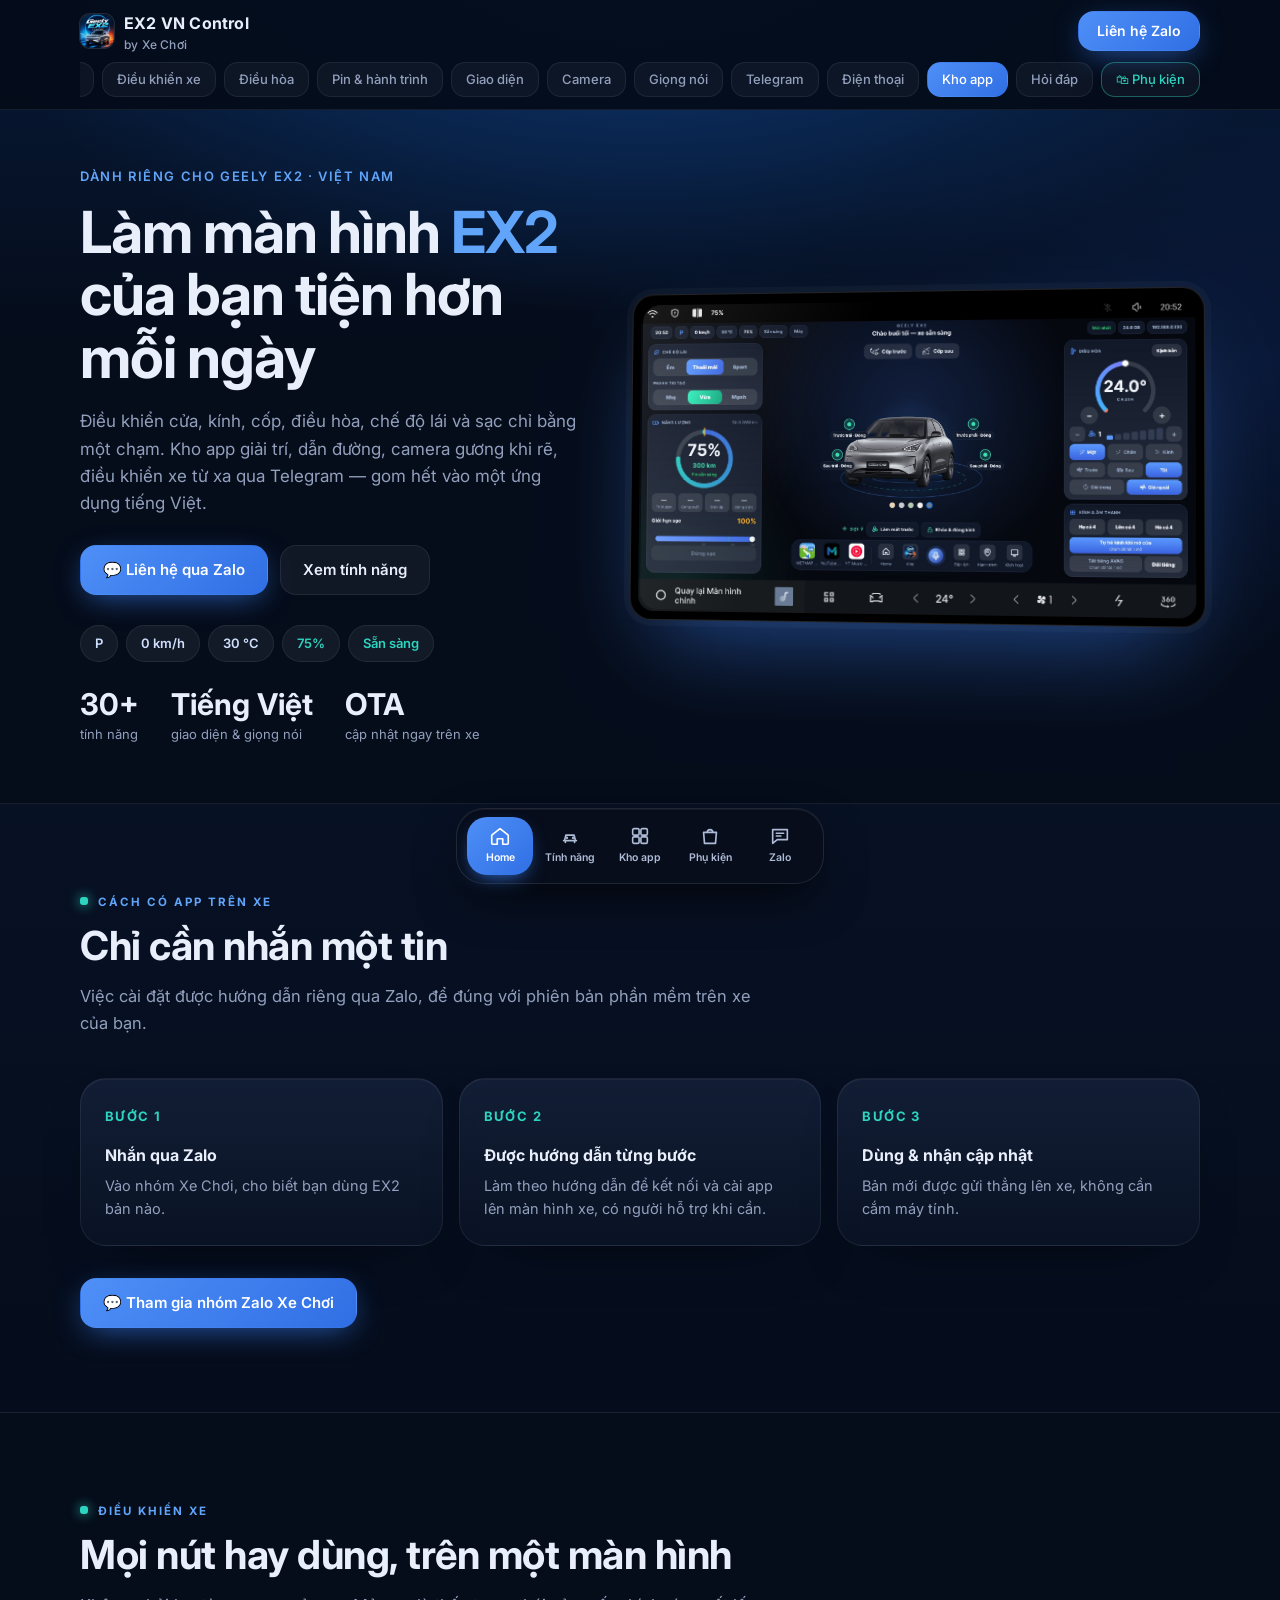
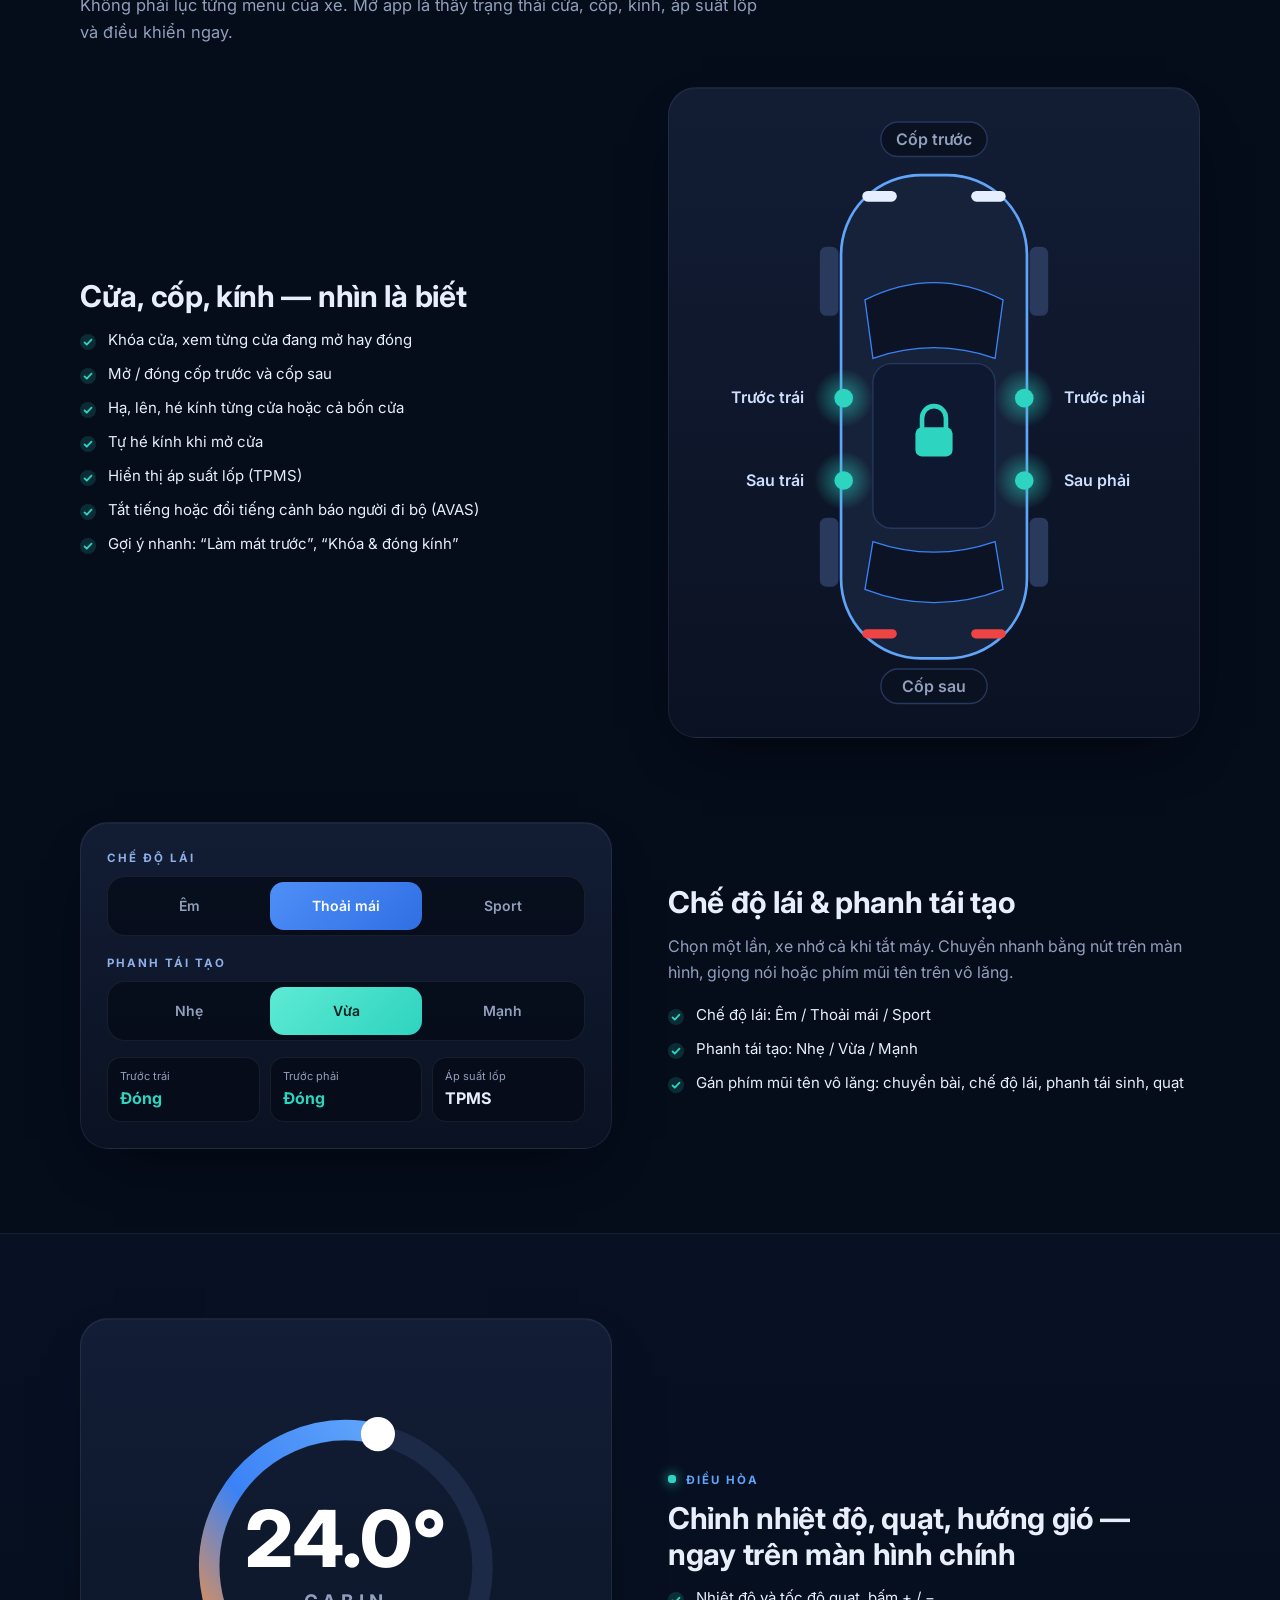
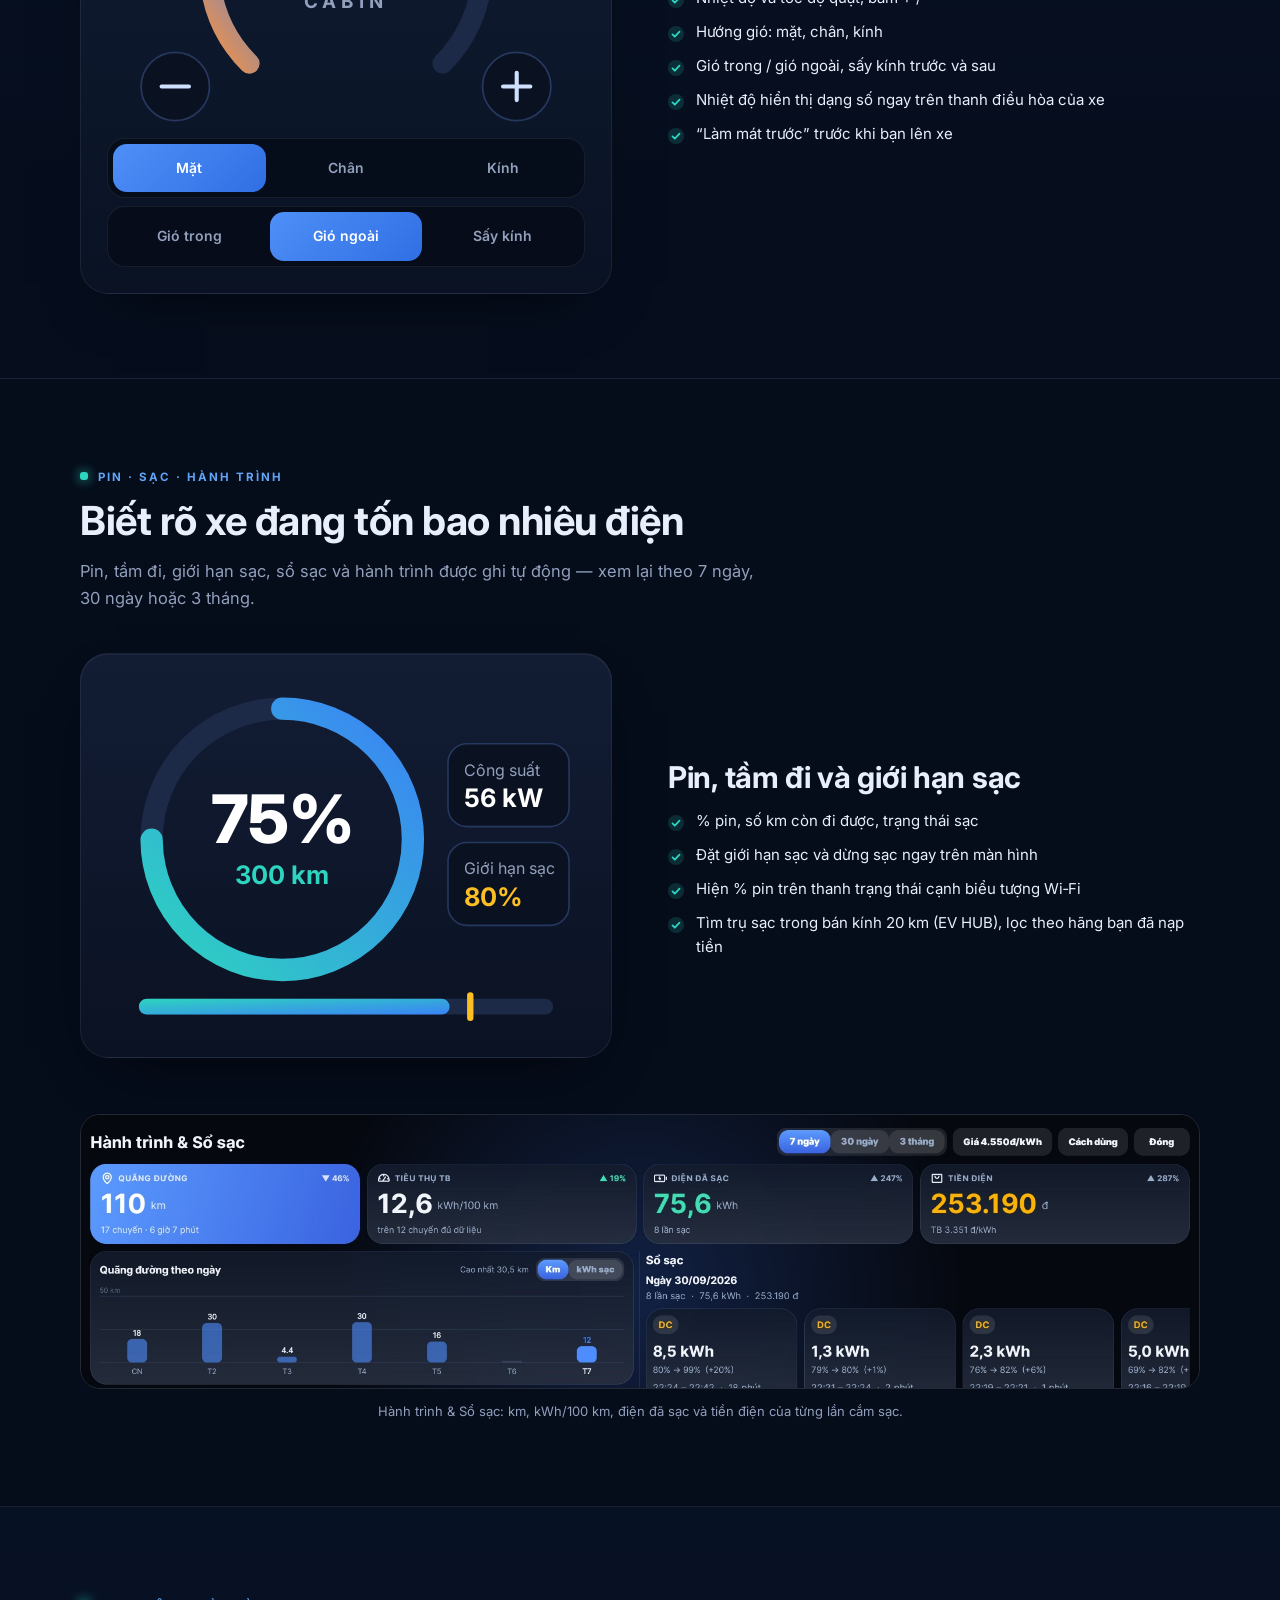
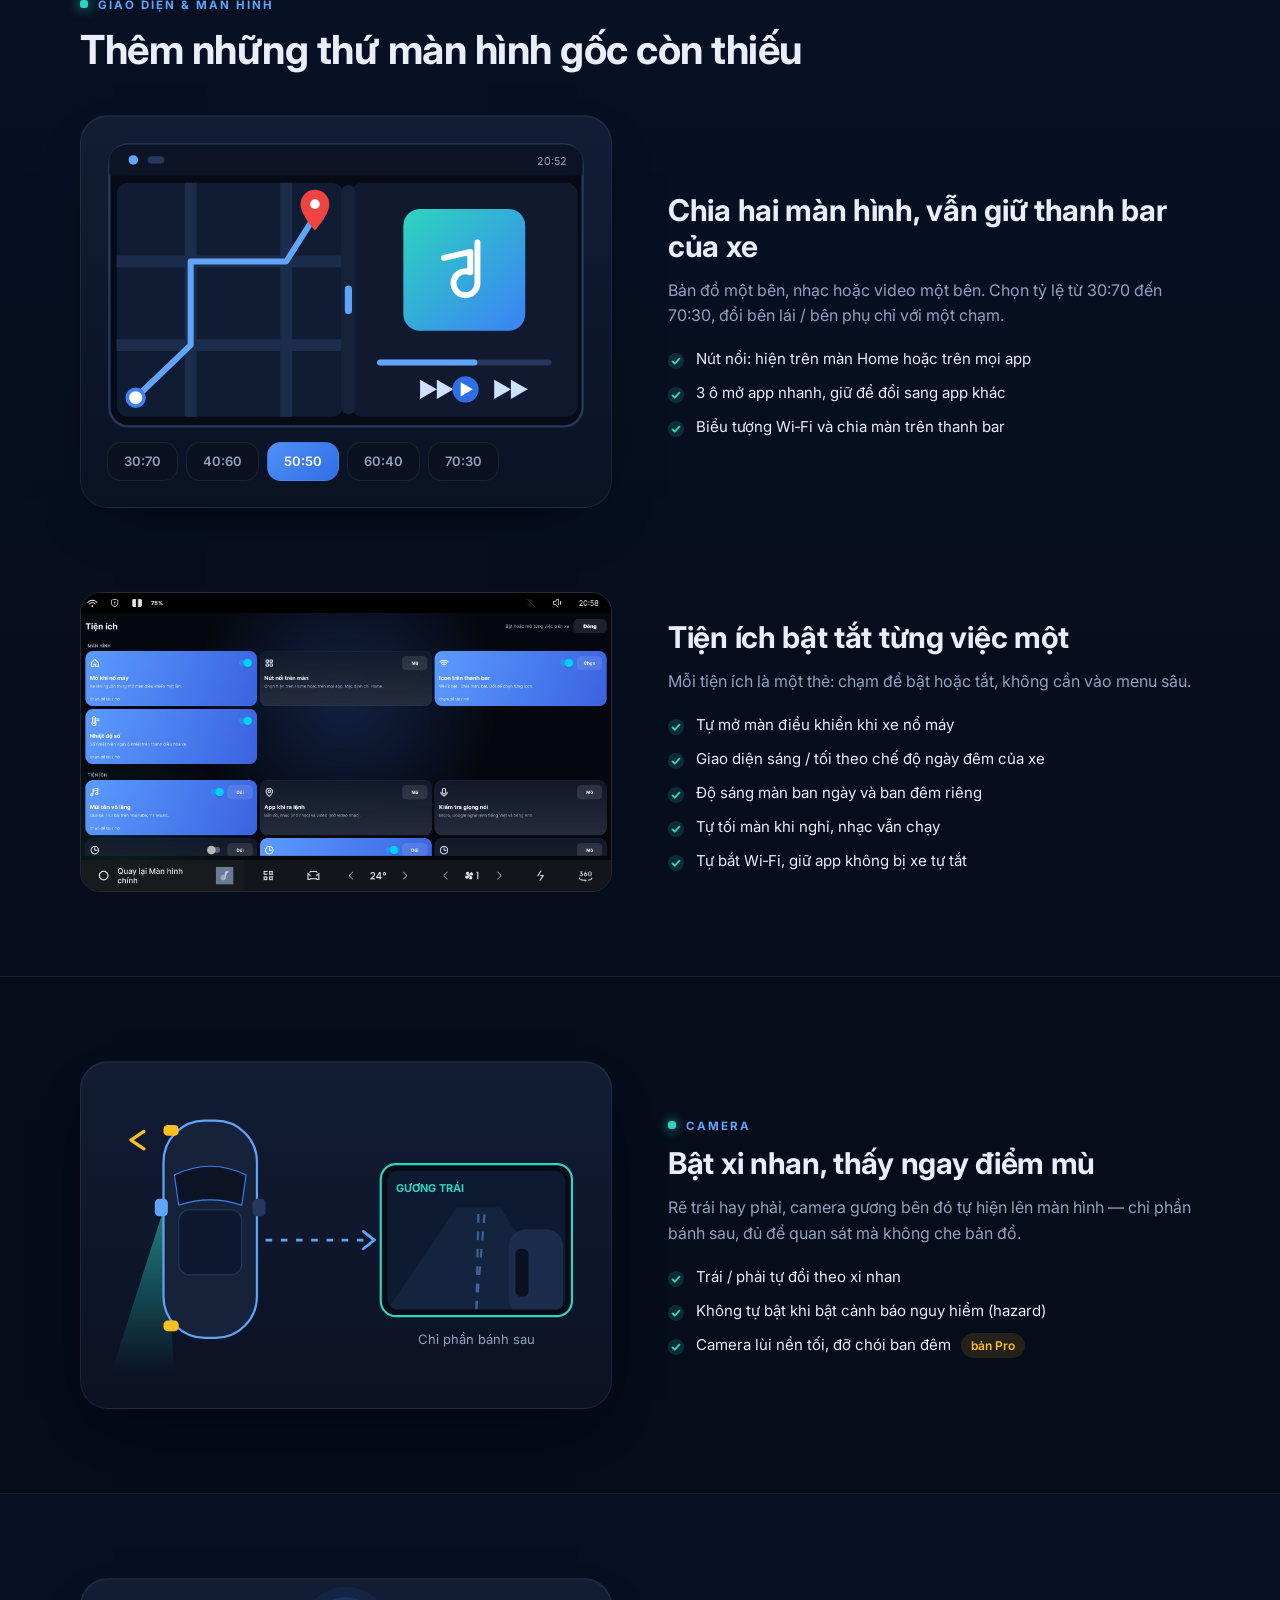
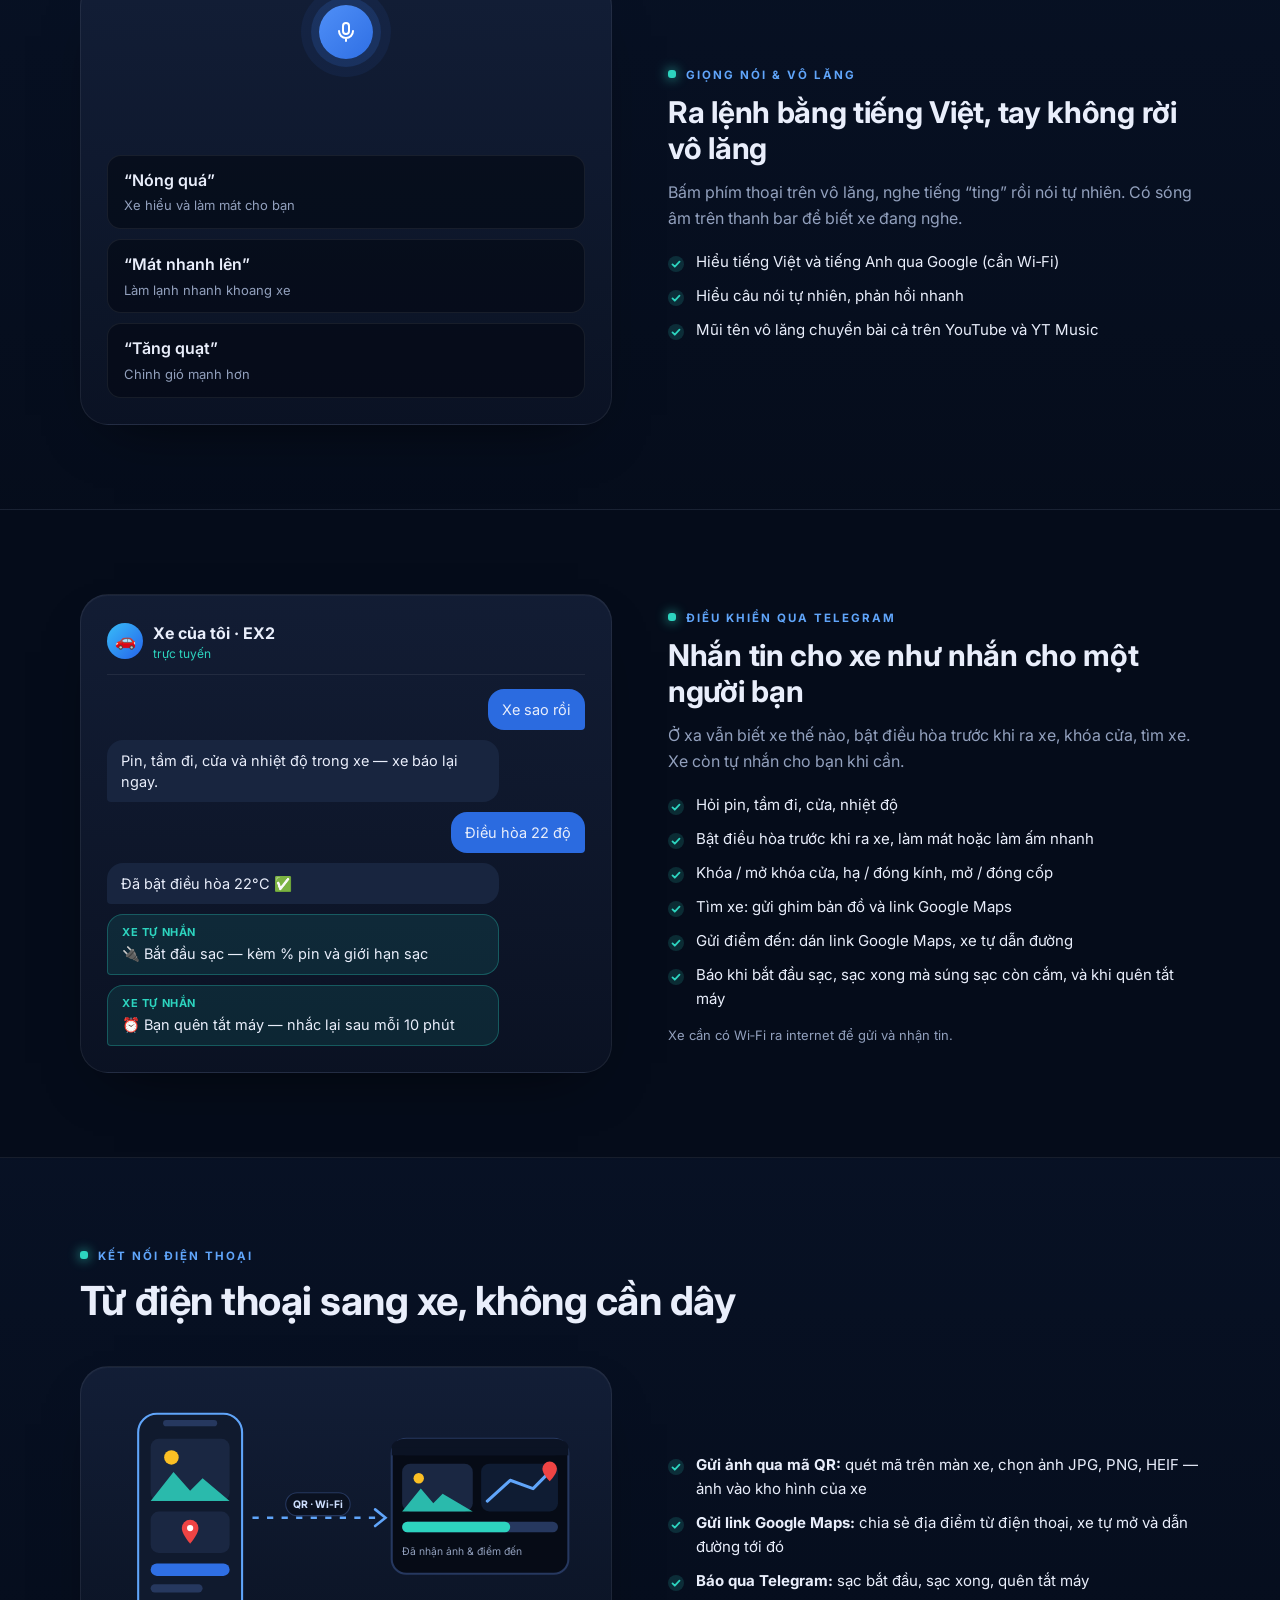
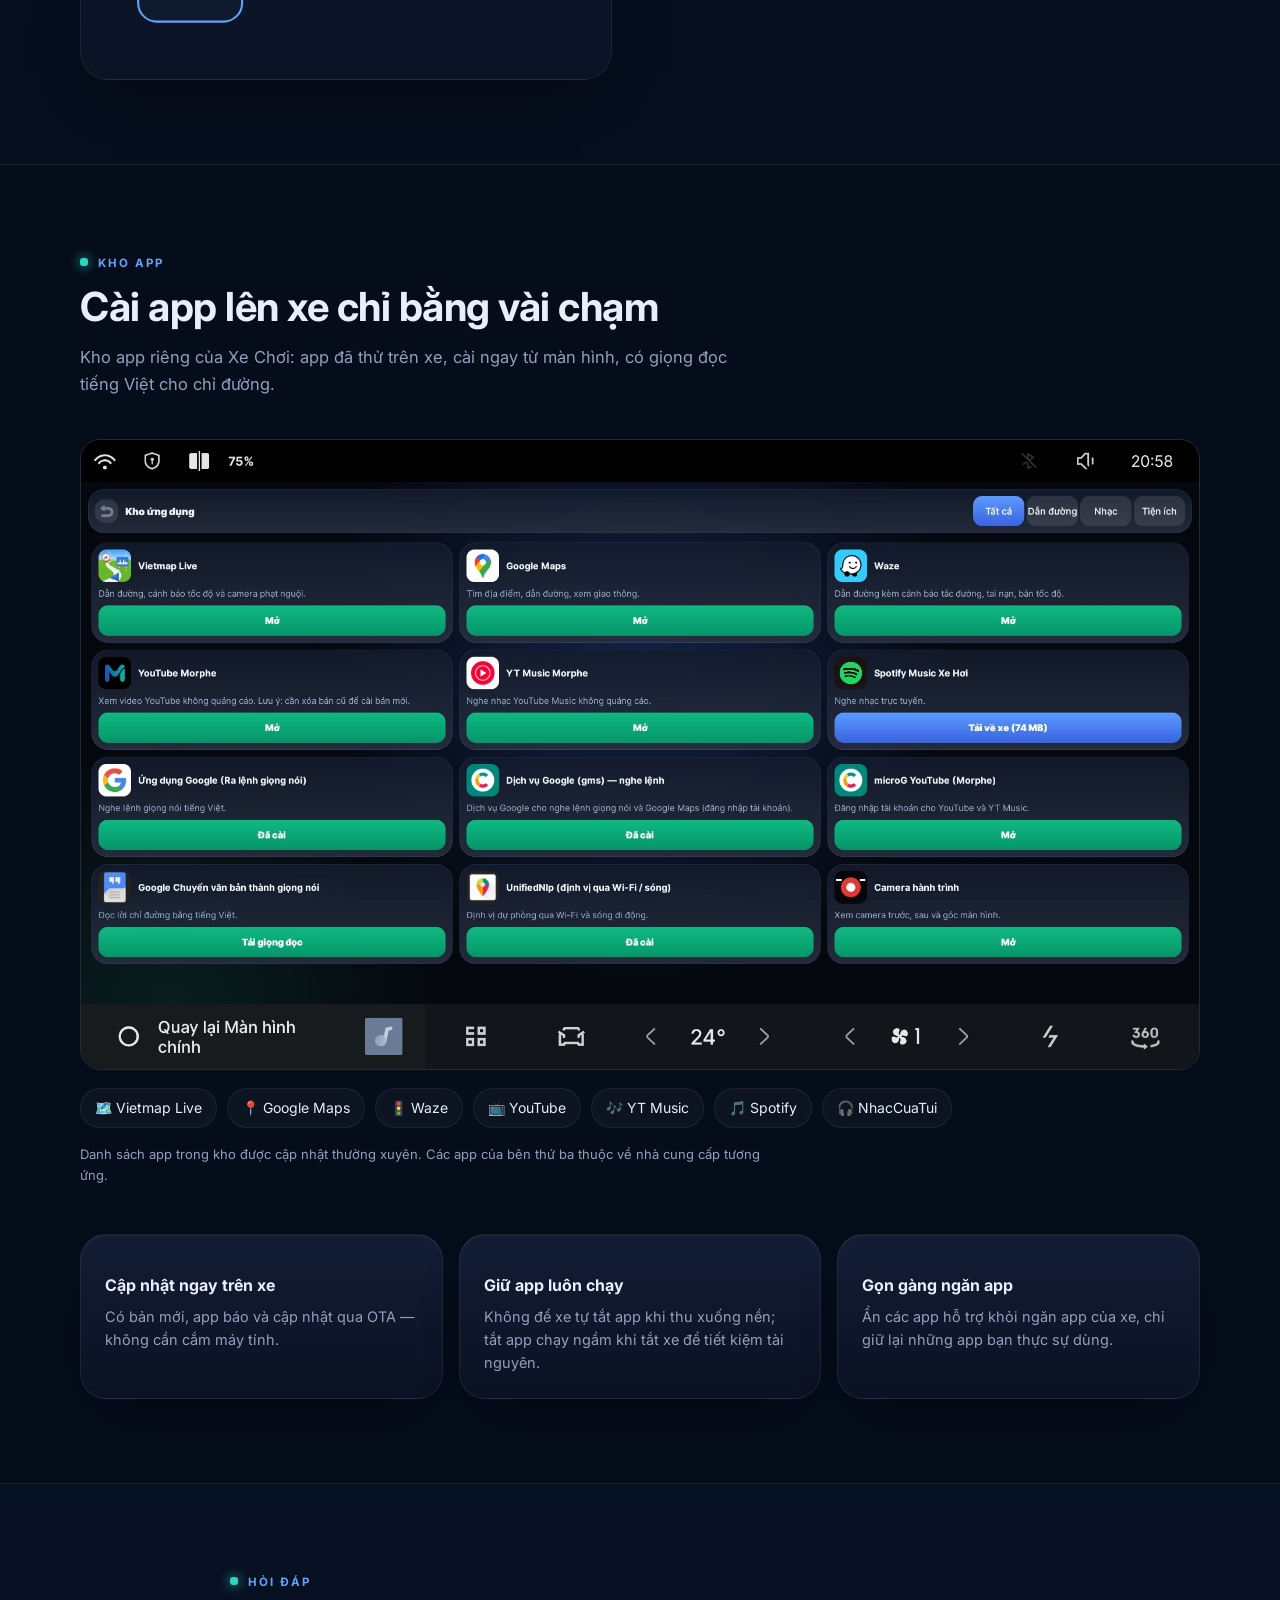
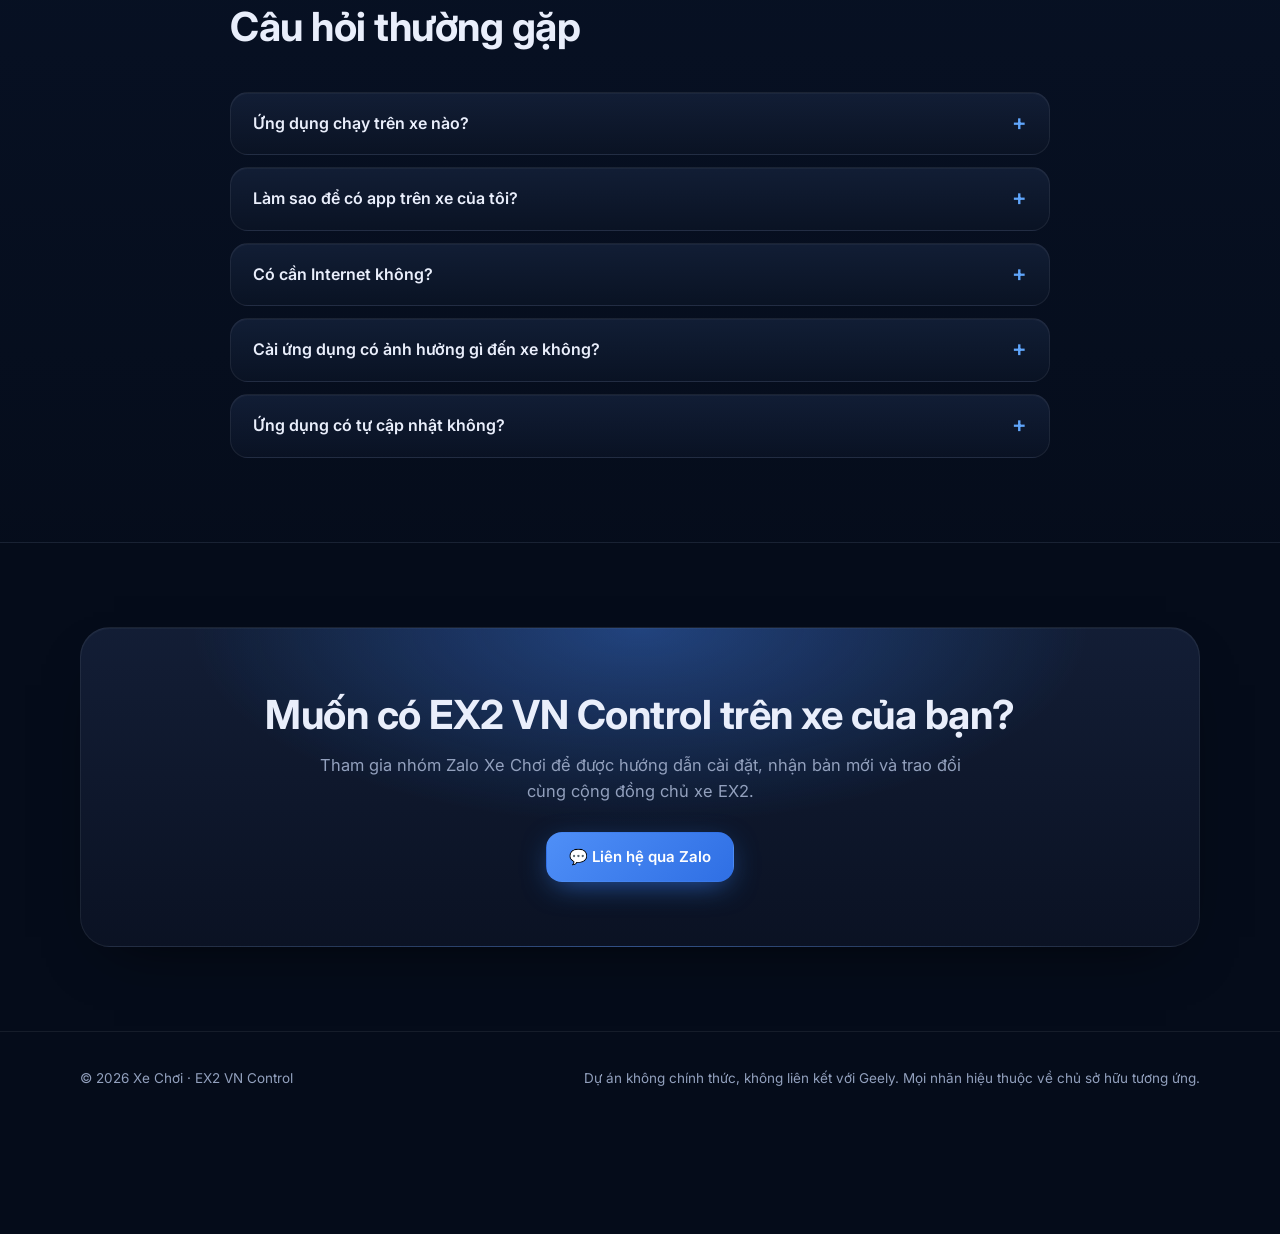
==== index.html @ 58bfa327 "Thêm tab Phụ kiện EX2/EX5 (17 sản phẩm, popup nhiều ảnh, nút Zalo/Shopee); dock sáng theo mục đang x" ====
<!doctype html>
<html lang="vi">
<head>
<meta charset="utf-8">
<meta name="viewport" content="width=device-width, initial-scale=1">
<title>EX2 VN Control — Nâng cấp màn hình Geely EX2 | Xe Chơi</title>
<meta name="description" content="EX2 VN Control by Xe Chơi: điều khiển xe, điều hòa, sạc, hành trình, kho app, camera gương khi rẽ và điều khiển qua Telegram ngay trên màn hình Geely EX2 bản Việt Nam.">
<meta name="theme-color" content="#070b13">
<meta property="og:title" content="EX2 VN Control — Nâng cấp màn hình Geely EX2">
<meta property="og:description" content="Điều khiển xe, kho app, hành trình, camera gương khi rẽ, điều khiển qua Telegram — dành riêng cho Geely EX2 Việt Nam.">
<meta property="og:image" content="assets/main-light.jpg">
<meta property="og:type" content="website">
<link rel="icon" href="assets/icon.png">
<link rel="preconnect" href="https://fonts.googleapis.com">
<link rel="preconnect" href="https://fonts.gstatic.com" crossorigin>
<link href="https://fonts.googleapis.com/css2?family=Inter:wght@400;500;600;700;800&display=swap" rel="stylesheet">
<script>document.documentElement.className+=" js"</script>
<link rel="stylesheet" href="style.css?v=6">
</head>
<body>

<header class="top">
  <div class="wrap">
    <div class="top-row">
      <a class="brand" href="#top">
        <img src="assets/icon.png" alt="">
        <span>EX2 VN Control<small>by Xe Chơi</small></span>
      </a>
      <a class="btn primary sm" href="https://zalo.me/g/duikjiadpf81hpdi1r5x" target="_blank" rel="noopener">Liên hệ Zalo</a>
    </div>
    <nav class="chips" aria-label="Mục lục">
      <a href="#co-app">Có app trên xe</a>
      <a href="#dieu-khien">Điều khiển xe</a>
      <a href="#dieu-hoa">Điều hòa</a>
      <a href="#nang-luong">Pin &amp; hành trình</a>
      <a href="#giao-dien">Giao diện</a>
      <a href="#camera">Camera</a>
      <a href="#giong-noi">Giọng nói</a>
      <a href="#telegram">Telegram</a>
      <a href="#dien-thoai">Điện thoại</a>
      <a href="#kho-app">Kho app</a>
      <a href="#hoi-dap">Hỏi đáp</a>
      <a href="phu-kien.html" class="tab">🛍 Phụ kiện</a>
    </nav>
  </div>
</header>

<main id="top">

<!-- HERO -->
<section class="hero" id="hero">
  <div class="wrap hero-grid">
    <div>
      <p class="eyebrow">Dành riêng cho Geely EX2 · Việt Nam</p>
      <h1>Làm màn hình <em>EX2</em> của bạn tiện hơn mỗi ngày</h1>
      <p class="lead">Điều khiển cửa, kính, cốp, điều hòa, chế độ lái và sạc chỉ bằng một chạm. Kho app giải trí, dẫn đường, camera gương khi rẽ, điều khiển xe từ xa qua Telegram — gom hết vào một ứng dụng tiếng Việt.</p>
      <div class="cta">
        <a class="btn primary" href="https://zalo.me/g/duikjiadpf81hpdi1r5x" target="_blank" rel="noopener">💬 Liên hệ qua Zalo</a>
        <a class="btn ghost" href="#dieu-khien">Xem tính năng</a>
      </div>
      <div class="status" aria-hidden="true"><span>P</span><span>0 km/h</span><span>30 °C</span><span class="g">75%</span><span class="g">Sẵn sàng</span></div>
      <div class="stats">
        <div><b>30+</b><span>tính năng</span></div>
        <div><b>Tiếng Việt</b><span>giao diện &amp; giọng nói</span></div>
        <div><b>OTA</b><span>cập nhật ngay trên xe</span></div>
      </div>
    </div>
    <div class="unit tilt rv"><img src="assets/main-light.jpg" alt="Màn hình chính EX2 VN Control trên Geely EX2" width="1920" height="1080"></div>
  </div>
</section>

<!-- CÓ APP TRÊN XE -->
<section id="co-app" class="alt">
  <div class="wrap">
    <div class="head">
      <span class="kicker">Cách có app trên xe</span>
      <h2>Chỉ cần nhắn một tin</h2>
      <p class="sub">Việc cài đặt được hướng dẫn riêng qua Zalo, để đúng với phiên bản phần mềm trên xe của bạn.</p>
    </div>
    <div class="grid g3">
      <div class="card rv">
        <span class="step-n">BƯỚC 1</span>
        <h3>Nhắn qua Zalo</h3>
        <p>Vào nhóm Xe Chơi, cho biết bạn dùng EX2 bản nào.</p>
      </div>
      <div class="card rv">
        <span class="step-n">BƯỚC 2</span>
        <h3>Được hướng dẫn từng bước</h3>
        <p>Làm theo hướng dẫn để kết nối và cài app lên màn hình xe, có người hỗ trợ khi cần.</p>
      </div>
      <div class="card rv">
        <span class="step-n">BƯỚC 3</span>
        <h3>Dùng &amp; nhận cập nhật</h3>
        <p>Bản mới được gửi thẳng lên xe, không cần cắm máy tính.</p>
      </div>
    </div>
    <div class="cta" style="margin-top:32px">
      <a class="btn primary" href="https://zalo.me/g/duikjiadpf81hpdi1r5x" target="_blank" rel="noopener">💬 Tham gia nhóm Zalo Xe Chơi</a>
    </div>
  </div>
</section>

<!-- ĐIỀU KHIỂN XE -->
<section id="dieu-khien">
  <div class="wrap">
    <div class="head">
      <span class="kicker">Điều khiển xe</span>
      <h2>Mọi nút hay dùng, trên một màn hình</h2>
      <p class="sub">Không phải lục từng menu của xe. Mở app là thấy trạng thái cửa, cốp, kính, áp suất lốp và điều khiển ngay.</p>
    </div>
    <div class="row">
      <div class="copy rv">
        <h3>Cửa, cốp, kính — nhìn là biết</h3>
        <ul class="ticks">
          <li>Khóa cửa, xem từng cửa đang mở hay đóng</li>
          <li>Mở / đóng cốp trước và cốp sau</li>
          <li>Hạ, lên, hé kính từng cửa hoặc cả bốn cửa</li>
          <li>Tự hé kính khi mở cửa</li>
          <li>Hiển thị áp suất lốp (TPMS)</li>
          <li>Tắt tiếng hoặc đổi tiếng cảnh báo người đi bộ (AVAS)</li>
          <li>Gợi ý nhanh: “Làm mát trước”, “Khóa &amp; đóng kính”</li>
        </ul>
      </div>
      <div class="gfx rv">
        <svg viewBox="0 0 360 450" role="img" aria-label="Sơ đồ xe nhìn từ trên xuống: cửa, cốp trước, cốp sau và khóa">
          <defs>
            <radialGradient id="glowT"><stop offset="0" stop-color="#2dd4bf" stop-opacity=".55"/><stop offset="1" stop-color="#2dd4bf" stop-opacity="0"/></radialGradient>
          </defs>
          <g transform="translate(30 0)">
            <rect x="80" y="46" width="140" height="364" rx="60" fill="#16223a" stroke="#60a5fa" stroke-width="2"/>
            <path d="M98 140 Q150 114 202 140 L196 184 Q150 168 104 184Z" fill="#0b1324" stroke="#3b82f6"/>
            <rect x="104" y="188" width="92" height="124" rx="14" fill="#0e1830" stroke="#26385f"/>
            <path d="M104 322 Q150 338 196 322 L202 358 Q150 378 98 358Z" fill="#0b1324" stroke="#3b82f6"/>
            <rect x="64" y="100" width="14" height="52" rx="5" fill="#2a3a5c"/><rect x="222" y="100" width="14" height="52" rx="5" fill="#2a3a5c"/>
            <rect x="64" y="304" width="14" height="52" rx="5" fill="#2a3a5c"/><rect x="222" y="304" width="14" height="52" rx="5" fill="#2a3a5c"/>
            <rect x="96" y="58" width="26" height="8" rx="4" fill="#e5efff"/><rect x="178" y="58" width="26" height="8" rx="4" fill="#e5efff"/>
            <rect x="96" y="388" width="26" height="7" rx="3.5" fill="#ef4444"/><rect x="178" y="388" width="26" height="7" rx="3.5" fill="#ef4444"/>
            <rect x="136" y="236" width="28" height="22" rx="5" fill="#2dd4bf"/>
            <path d="M141 236v-7a9 9 0 0118 0v7" fill="none" stroke="#2dd4bf" stroke-width="3.5" stroke-linecap="round"/>
            <g fill="url(#glowT)"><circle cx="82" cy="214" r="22"/><circle cx="218" cy="214" r="22"/><circle cx="82" cy="276" r="22"/><circle cx="218" cy="276" r="22"/></g>
            <g fill="#2dd4bf"><circle cx="82" cy="214" r="7"/><circle cx="218" cy="214" r="7"/><circle cx="82" cy="276" r="7"/><circle cx="218" cy="276" r="7"/></g>
            <g font-size="12" font-weight="600" fill="#cfe0ff" font-family="Inter, sans-serif">
              <text x="52" y="218" text-anchor="end">Trước trái</text><text x="248" y="218">Trước phải</text>
              <text x="52" y="280" text-anchor="end">Sau trái</text><text x="248" y="280">Sau phải</text>
            </g>
            <g font-size="12" font-weight="600" fill="#92a0bd" font-family="Inter, sans-serif" text-anchor="middle">
              <rect x="110" y="6" width="80" height="26" rx="13" fill="#0a1120" stroke="#26385f"/><text x="150" y="23">Cốp trước</text>
              <rect x="110" y="418" width="80" height="26" rx="13" fill="#0a1120" stroke="#26385f"/><text x="150" y="435">Cốp sau</text>
            </g>
          </g>
        </svg>
      </div>
    </div>
    <div class="row rev" style="margin-top:84px">
      <div class="copy rv">
        <h3>Chế độ lái &amp; phanh tái tạo</h3>
        <p>Chọn một lần, xe nhớ cả khi tắt máy. Chuyển nhanh bằng nút trên màn hình, giọng nói hoặc phím mũi tên trên vô lăng.</p>
        <ul class="ticks">
          <li>Chế độ lái: Êm / Thoải mái / Sport</li>
          <li>Phanh tái tạo: Nhẹ / Vừa / Mạnh</li>
          <li>Gán phím mũi tên vô lăng: chuyển bài, chế độ lái, phanh tái sinh, quạt</li>
        </ul>
      </div>
      <div class="gfx rv">
        <p class="lbl">Chế độ lái</p>
        <div class="seg"><b>Êm</b><b class="on">Thoải mái</b><b>Sport</b></div>
        <p class="lbl">Phanh tái tạo</p>
        <div class="seg teal"><b>Nhẹ</b><b class="on">Vừa</b><b>Mạnh</b></div>
        <div class="mini">
          <div><small>Trước trái</small><b style="color:var(--teal)">Đóng</b></div>
          <div><small>Trước phải</small><b style="color:var(--teal)">Đóng</b></div>
          <div><small>Áp suất lốp</small><b>TPMS</b></div>
        </div>
      </div>
    </div>
  </div>
</section>

<!-- ĐIỀU HÒA -->
<section id="dieu-hoa" class="alt">
  <div class="wrap">
    <div class="row">
      <div class="gfx rv">
        <svg viewBox="0 0 280 230" role="img" aria-label="Núm chỉnh nhiệt độ điều hòa 24 độ">
          <defs><linearGradient id="acg" x1="0" y1="1" x2="1" y2="0"><stop offset="0" stop-color="#fb923c"/><stop offset=".45" stop-color="#3b82f6"/><stop offset="1" stop-color="#60a5fa"/></linearGradient></defs>
          <path d="M83.4 186.6 A80 80 0 1 1 196.6 186.6" fill="none" stroke="#1d2a47" stroke-width="12" stroke-linecap="round"/>
          <path d="M83.4 186.6 A80 80 0 0 1 158.7 52.2" fill="none" stroke="url(#acg)" stroke-width="12" stroke-linecap="round"/>
          <circle cx="158.7" cy="52.2" r="10" fill="#fff"/>
          <text x="140" y="130" text-anchor="middle" font-size="46" font-weight="800" fill="#fff" font-family="Inter, sans-serif">24.0°</text>
          <text x="140" y="154" text-anchor="middle" font-size="11" letter-spacing="3" fill="#92a0bd" font-weight="700" font-family="Inter, sans-serif">CABIN</text>
          <g stroke="#26385f" fill="#0a1120"><circle cx="40" cy="200" r="20"/><circle cx="240" cy="200" r="20"/></g>
          <g stroke="#cfe0ff" stroke-width="2.4" stroke-linecap="round"><path d="M32 200h16"/><path d="M232 200h16M240 192v16"/></g>
        </svg>
        <div class="seg"><b class="on">Mặt</b><b>Chân</b><b>Kính</b></div>
        <div class="seg" style="margin-top:8px"><b>Gió trong</b><b class="on">Gió ngoài</b><b>Sấy kính</b></div>
      </div>
      <div class="copy rv">
        <span class="kicker">Điều hòa</span>
        <h3>Chỉnh nhiệt độ, quạt, hướng gió — ngay trên màn hình chính</h3>
        <ul class="ticks">
          <li>Nhiệt độ và tốc độ quạt, bấm + / −</li>
          <li>Hướng gió: mặt, chân, kính</li>
          <li>Gió trong / gió ngoài, sấy kính trước và sau</li>
          <li>Nhiệt độ hiển thị dạng số ngay trên thanh điều hòa của xe</li>
          <li>“Làm mát trước” trước khi bạn lên xe</li>
        </ul>
      </div>
    </div>
  </div>
</section>

<!-- NĂNG LƯỢNG -->
<section id="nang-luong">
  <div class="wrap">
    <div class="head">
      <span class="kicker">Pin · Sạc · Hành trình</span>
      <h2>Biết rõ xe đang tốn bao nhiêu điện</h2>
      <p class="sub">Pin, tầm đi, giới hạn sạc, sổ sạc và hành trình được ghi tự động — xem lại theo 7 ngày, 30 ngày hoặc 3 tháng.</p>
    </div>
    <div class="row">
      <div class="gfx rv">
        <svg viewBox="0 0 300 220" role="img" aria-label="Vòng tròn pin 75 phần trăm, tầm đi 300 km">
          <defs><linearGradient id="rg" x1="0" y1="0" x2="1" y2="1"><stop offset="0" stop-color="#2dd4bf"/><stop offset="1" stop-color="#3b82f6"/></linearGradient></defs>
          <circle cx="110" cy="100" r="82" fill="none" stroke="#1d2a47" stroke-width="14"/>
          <circle cx="110" cy="100" r="82" fill="none" stroke="url(#rg)" stroke-width="14" stroke-linecap="round" stroke-dasharray="386 515" transform="rotate(-90 110 100)"/>
          <text x="110" y="102" text-anchor="middle" font-size="42" font-weight="800" fill="#fff" font-family="Inter, sans-serif">75%</text>
          <text x="110" y="128" text-anchor="middle" font-size="16" font-weight="700" fill="#2dd4bf" font-family="Inter, sans-serif">300 km</text>
          <g font-family="Inter, sans-serif">
            <rect x="214" y="40" width="76" height="52" rx="12" fill="#0a1120" stroke="#26385f"/><text x="224" y="60" font-size="10" fill="#92a0bd">Công suất</text><text x="224" y="80" font-size="16" font-weight="700" fill="#fff">56 kW</text>
            <rect x="214" y="102" width="76" height="52" rx="12" fill="#0a1120" stroke="#26385f"/><text x="224" y="122" font-size="10" fill="#92a0bd">Giới hạn sạc</text><text x="224" y="142" font-size="16" font-weight="700" fill="#fbbf24">80%</text>
          </g>
          <rect x="20" y="200" width="260" height="10" rx="5" fill="#1d2a47"/>
          <rect x="20" y="200" width="195" height="10" rx="5" fill="url(#rg)"/>
          <rect x="226" y="196" width="4" height="18" rx="2" fill="#fbbf24"/>
        </svg>
      </div>
      <div class="copy rv">
        <h3>Pin, tầm đi và giới hạn sạc</h3>
        <ul class="ticks">
          <li>% pin, số km còn đi được, trạng thái sạc</li>
          <li>Đặt giới hạn sạc và dừng sạc ngay trên màn hình</li>
          <li>Hiện % pin trên thanh trạng thái cạnh biểu tượng Wi‑Fi</li>
          <li>Tìm trụ sạc trong bán kính 20 km (EV HUB), lọc theo hãng bạn đã nạp tiền</li>
        </ul>
      </div>
    </div>
    <div class="rv" style="margin-top:56px">
      <img class="shot" src="assets/trips.jpg" alt="Màn hình Hành trình và Sổ sạc: quãng đường, tiêu thụ, điện đã sạc, tiền điện" loading="lazy" width="1920" height="470">
      <p class="cap">Hành trình &amp; Sổ sạc: km, kWh/100 km, điện đã sạc và tiền điện của từng lần cắm sạc.</p>
    </div>
  </div>
</section>

<!-- GIAO DIỆN -->
<section id="giao-dien" class="alt">
  <div class="wrap">
    <div class="head">
      <span class="kicker">Giao diện &amp; màn hình</span>
      <h2>Thêm những thứ màn hình gốc còn thiếu</h2>
    </div>
    <div class="row rev">
      <div class="copy rv">
        <h3>Chia hai màn hình, vẫn giữ thanh bar của xe</h3>
        <p>Bản đồ một bên, nhạc hoặc video một bên. Chọn tỷ lệ từ 30:70 đến 70:30, đổi bên lái / bên phụ chỉ với một chạm.</p>
        <ul class="ticks">
          <li>Nút nổi: hiện trên màn Home hoặc trên mọi app</li>
          <li>3 ô mở app nhanh, giữ để đổi sang app khác</li>
          <li>Biểu tượng Wi‑Fi và chia màn trên thanh bar</li>
        </ul>
      </div>
      <div class="gfx rv">
        <svg viewBox="0 0 400 240" role="img" aria-label="Màn hình chia đôi: bản đồ bên trái, nhạc bên phải">
          <rect x="2" y="2" width="396" height="236" rx="16" fill="#060b16" stroke="#26385f" stroke-width="2"/>
          <rect x="2" y="2" width="396" height="26" rx="16" fill="#0b1324"/><rect x="2" y="16" width="396" height="12" fill="#0b1324"/>
          <circle cx="22" cy="15" r="4" fill="#60a5fa"/><rect x="34" y="12" width="14" height="6" rx="3" fill="#26385f"/><text x="372" y="19" font-size="9" fill="#92a0bd" text-anchor="middle" font-family="Inter, sans-serif">20:52</text>
          <clipPath id="lp"><rect x="8" y="34" width="190" height="196" rx="10"/></clipPath>
          <g clip-path="url(#lp)">
            <rect x="8" y="34" width="190" height="196" fill="#0f1c33"/>
            <g stroke="#1b2c4d" stroke-width="10" fill="none"><path d="M0 100H210"/><path d="M0 170H210"/><path d="M70 30V240"/><path d="M150 30V240"/></g>
            <path d="M24 214 L70 170 L70 100 L150 100 L174 62" fill="none" stroke="#60a5fa" stroke-width="5" stroke-linecap="round" stroke-linejoin="round"/>
            <circle cx="24" cy="214" r="7" fill="#fff" stroke="#3b82f6" stroke-width="3"/>
            <path d="M174 40a12 12 0 0112 12c0 9-12 22-12 22s-12-13-12-22a12 12 0 0112-12z" fill="#ef4444"/><circle cx="174" cy="52" r="4" fill="#fff"/>
          </g>
          <rect x="204" y="34" width="190" height="196" rx="10" fill="#10192d"/>
          <rect x="248" y="56" width="102" height="102" rx="14" fill="url(#rg)"/>
          <path d="M310 84v34a10 10 0 11-6-9V92l-22 5" fill="none" stroke="#fff" stroke-width="5" stroke-linecap="round" stroke-linejoin="round"/>
          <rect x="226" y="182" width="146" height="5" rx="2.5" fill="#26385f"/><rect x="226" y="182" width="84" height="5" rx="2.5" fill="#60a5fa"/>
          <g fill="#cfe0ff"><path d="M262 199l14 8-14 8zM276 199l14 8-14 8z"/><circle cx="300" cy="207" r="11" fill="#2f6fe4"/><path d="M296 201l10 6-10 6z" fill="#fff"/><path d="M324 199l14 8-14 8zM338 199l14 8-14 8z"/></g>
          <rect x="196" y="36" width="12" height="192" rx="6" fill="#16223a"/><rect x="199" y="120" width="6" height="24" rx="3" fill="#60a5fa"/>
        </svg>
        <div class="pills"><span>30:70</span><span>40:60</span><span class="on">50:50</span><span>60:40</span><span>70:30</span></div>
      </div>
    </div>
    <div class="row" style="margin-top:84px">
      <div class="rv">
        <img class="shot" src="assets/tools.jpg" alt="Màn hình Tiện ích với các công tắc bật tắt" loading="lazy" width="1920" height="1080">
      </div>
      <div class="copy rv">
        <h3>Tiện ích bật tắt từng việc một</h3>
        <p>Mỗi tiện ích là một thẻ: chạm để bật hoặc tắt, không cần vào menu sâu.</p>
        <ul class="ticks">
          <li>Tự mở màn điều khiển khi xe nổ máy</li>
          <li>Giao diện sáng / tối theo chế độ ngày đêm của xe</li>
          <li>Độ sáng màn ban ngày và ban đêm riêng</li>
          <li>Tự tối màn khi nghỉ, nhạc vẫn chạy</li>
          <li>Tự bắt Wi‑Fi, giữ app không bị xe tự tắt</li>
        </ul>
      </div>
    </div>
  </div>
</section>

<!-- CAMERA -->
<section id="camera">
  <div class="wrap">
    <div class="row">
      <div class="gfx rv">
        <svg viewBox="0 0 440 270" role="img" aria-label="Bật xi nhan trái, camera gương trái hiện lên màn hình">
          <defs>
            <linearGradient id="cone" x1="0" y1="0" x2="0" y2="1"><stop offset="0" stop-color="#2dd4bf" stop-opacity=".55"/><stop offset="1" stop-color="#2dd4bf" stop-opacity="0"/></linearGradient>
          </defs>
          <polygon points="52,112 4,262 62,262" fill="url(#cone)"/>
          <rect x="52" y="30" width="86" height="200" rx="38" fill="#16223a" stroke="#60a5fa" stroke-width="2"/>
          <path d="M62 80 Q95 64 128 80 L124 108 Q95 98 66 108Z" fill="#0b1324" stroke="#3b82f6"/>
          <rect x="66" y="112" width="58" height="60" rx="10" fill="#0e1830" stroke="#26385f"/>
          <rect x="44" y="102" width="12" height="16" rx="4" fill="#60a5fa"/><rect x="134" y="102" width="12" height="16" rx="4" fill="#26385f"/>
          <g class="blink"><rect x="52" y="34" width="14" height="10" rx="4" fill="#fbbf24"/><rect x="52" y="214" width="14" height="10" rx="4" fill="#fbbf24"/></g>
          <g class="blink" fill="none" stroke="#fbbf24" stroke-width="3" stroke-linecap="round" stroke-linejoin="round"><path d="M34 40l-12 8 12 8"/></g>
          <path d="M146 140 H240" class="flow" fill="none" stroke="#60a5fa" stroke-width="2.5"/>
          <path d="M236 132l10 8-10 8" fill="none" stroke="#60a5fa" stroke-width="2.5" stroke-linecap="round"/>
          <g transform="translate(252 70)">
            <rect width="176" height="140" rx="14" fill="#060b16" stroke="#2dd4bf" stroke-width="2"/>
            <clipPath id="pc"><rect x="6" y="6" width="164" height="128" rx="10"/></clipPath>
            <g clip-path="url(#pc)">
              <rect x="6" y="6" width="164" height="128" fill="#0d1a2f"/>
              <path d="M6 134 L70 40 H110 L170 134Z" fill="#14233e"/>
              <path d="M88 134 L90 40 M88 134 L96 40" stroke="#60a5fa" stroke-opacity=".5" stroke-width="2" stroke-dasharray="8 8"/>
              <rect x="118" y="60" width="50" height="80" rx="16" fill="#1c2c4d"/>
              <rect x="124" y="78" width="12" height="44" rx="5" fill="#0a1120"/>
              <text x="14" y="26" font-size="10" font-weight="700" fill="#2dd4bf" font-family="Inter, sans-serif">GƯƠNG TRÁI</text>
            </g>
          </g>
          <text x="340" y="236" text-anchor="middle" font-size="12" fill="#92a0bd" font-family="Inter, sans-serif">Chỉ phần bánh sau</text>
        </svg>
      </div>
      <div class="copy rv">
        <span class="kicker">Camera</span>
        <h3>Bật xi nhan, thấy ngay điểm mù</h3>
        <p>Rẽ trái hay phải, camera gương bên đó tự hiện lên màn hình — chỉ phần bánh sau, đủ để quan sát mà không che bản đồ.</p>
        <ul class="ticks">
          <li>Trái / phải tự đổi theo xi nhan</li>
          <li>Không tự bật khi bật cảnh báo nguy hiểm (hazard)</li>
          <li>Camera lùi nền tối, đỡ chói ban đêm <span class="pill">bản Pro</span></li>
        </ul>
      </div>
    </div>
  </div>
</section>

<!-- GIỌNG NÓI -->
<section id="giong-noi" class="alt">
  <div class="wrap">
    <div class="row rev">
      <div class="copy rv">
        <span class="kicker">Giọng nói &amp; vô lăng</span>
        <h3>Ra lệnh bằng tiếng Việt, tay không rời vô lăng</h3>
        <p>Bấm phím thoại trên vô lăng, nghe tiếng “ting” rồi nói tự nhiên. Có sóng âm trên thanh bar để biết xe đang nghe.</p>
        <ul class="ticks">
          <li>Hiểu tiếng Việt và tiếng Anh qua Google (cần Wi‑Fi)</li>
          <li>Hiểu câu nói tự nhiên, phản hồi nhanh</li>
          <li>Mũi tên vô lăng chuyển bài cả trên YouTube và YT Music</li>
        </ul>
      </div>
      <div class="gfx rv">
        <div class="mic"><svg viewBox="0 0 24 24"><rect x="9" y="3" width="6" height="11" rx="3"/><path d="M5 11a7 7 0 0014 0M12 18v3"/></svg></div>
        <div class="wave" aria-hidden="true"><i></i><i></i><i></i><i></i><i></i><i></i><i></i><i></i><i></i><i></i><i></i><i></i><i></i><i></i><i></i></div>
        <div class="say">
          <div>“Nóng quá”<small>Xe hiểu và làm mát cho bạn</small></div>
          <div>“Mát nhanh lên”<small>Làm lạnh nhanh khoang xe</small></div>
          <div>“Tăng quạt”<small>Chỉnh gió mạnh hơn</small></div>
        </div>
      </div>
    </div>
  </div>
</section>

<!-- TELEGRAM -->
<section id="telegram">
  <div class="wrap">
    <div class="row">
      <div class="gfx rv">
        <div class="chat">
          <div class="chat-h"><span class="av">🚗</span><div><b>Xe của tôi · EX2</b><small>trực tuyến</small></div></div>
          <div class="bub me">Xe sao rồi</div>
          <div class="bub bot">Pin, tầm đi, cửa và nhiệt độ trong xe — xe báo lại ngay.</div>
          <div class="bub me">Điều hòa 22 độ</div>
          <div class="bub bot">Đã bật điều hòa 22°C ✅</div>
          <div class="bub auto"><span class="tag">XE TỰ NHẮN</span>🔌 Bắt đầu sạc — kèm % pin và giới hạn sạc</div>
          <div class="bub auto"><span class="tag">XE TỰ NHẮN</span>⏰ Bạn quên tắt máy — nhắc lại sau mỗi 10 phút</div>
        </div>
      </div>
      <div class="copy rv">
        <span class="kicker">Điều khiển qua Telegram</span>
        <h3>Nhắn tin cho xe như nhắn cho một người bạn</h3>
        <p>Ở xa vẫn biết xe thế nào, bật điều hòa trước khi ra xe, khóa cửa, tìm xe. Xe còn tự nhắn cho bạn khi cần.</p>
        <ul class="ticks">
          <li>Hỏi pin, tầm đi, cửa, nhiệt độ</li>
          <li>Bật điều hòa trước khi ra xe, làm mát hoặc làm ấm nhanh</li>
          <li>Khóa / mở khóa cửa, hạ / đóng kính, mở / đóng cốp</li>
          <li>Tìm xe: gửi ghim bản đồ và link Google Maps</li>
          <li>Gửi điểm đến: dán link Google Maps, xe tự dẫn đường</li>
          <li>Báo khi bắt đầu sạc, sạc xong mà súng sạc còn cắm, và khi quên tắt máy</li>
        </ul>
        <p class="sub" style="font-size:13px;margin-top:14px">Xe cần có Wi‑Fi ra internet để gửi và nhận tin.</p>
      </div>
    </div>
  </div>
</section>

<!-- ĐIỆN THOẠI -->
<section id="dien-thoai" class="alt">
  <div class="wrap">
    <div class="head">
      <span class="kicker">Kết nối điện thoại</span>
      <h2>Từ điện thoại sang xe, không cần dây</h2>
    </div>
    <div class="row">
      <div class="gfx rv">
        <svg viewBox="0 0 460 250" role="img" aria-label="Điện thoại gửi ảnh và địa điểm sang màn hình xe">
          <rect x="30" y="20" width="100" height="200" rx="18" fill="#101a2e" stroke="#60a5fa" stroke-width="2"/>
          <rect x="54" y="26" width="52" height="6" rx="3" fill="#26385f"/>
          <rect x="42" y="44" width="76" height="60" rx="8" fill="#1a2742"/>
          <circle cx="62" cy="62" r="7" fill="#fbbf24"/><path d="M42 104l22-28 16 18 12-12 26 22z" fill="#2dd4bf" opacity=".85"/>
          <rect x="42" y="114" width="76" height="40" rx="8" fill="#1a2742"/>
          <path d="M80 122a8 8 0 018 8c0 6-8 15-8 15s-8-9-8-15a8 8 0 018-8z" fill="#ef4444"/><circle cx="80" cy="130" r="3" fill="#fff"/>
          <rect x="42" y="164" width="76" height="12" rx="6" fill="#2f6fe4"/><rect x="42" y="184" width="50" height="8" rx="4" fill="#26385f"/>
          <path d="M140 120 H262" class="flow" fill="none" stroke="#60a5fa" stroke-width="2.5"/>
          <path d="M258 112l10 8-10 8" fill="none" stroke="#60a5fa" stroke-width="2.5" stroke-linecap="round"/>
          <rect x="172" y="96" width="62" height="22" rx="11" fill="#0a1120" stroke="#26385f"/><text x="203" y="111" text-anchor="middle" font-size="10" font-weight="700" fill="#cfe0ff" font-family="Inter, sans-serif">QR · Wi‑Fi</text>
          <rect x="274" y="44" width="170" height="130" rx="14" fill="#060b16" stroke="#26385f" stroke-width="2"/>
          <rect x="274" y="44" width="170" height="16" rx="14" fill="#0b1324"/><rect x="274" y="52" width="170" height="8" fill="#0b1324"/>
          <rect x="284" y="68" width="68" height="46" rx="8" fill="#1a2742"/>
          <circle cx="300" cy="82" r="5" fill="#fbbf24"/><path d="M284 114l18-22 12 14 9-9 29 17z" fill="#2dd4bf" opacity=".85"/>
          <rect x="360" y="68" width="74" height="46" rx="8" fill="#0f1c33"/>
          <path d="M366 104 L388 84 L410 92 L426 76" fill="none" stroke="#60a5fa" stroke-width="3" stroke-linecap="round" stroke-linejoin="round"/>
          <path d="M426 66a7 7 0 017 7c0 5-7 12-7 12s-7-7-7-12a7 7 0 017-7z" fill="#ef4444"/>
          <rect x="284" y="124" width="150" height="10" rx="5" fill="#26385f"/><rect x="284" y="124" width="104" height="10" rx="5" fill="#2dd4bf"/>
          <text x="284" y="156" font-size="10" fill="#92a0bd" font-family="Inter, sans-serif">Đã nhận ảnh &amp; điểm đến</text>
        </svg>
      </div>
      <div class="copy rv">
        <ul class="ticks">
          <li><b>Gửi ảnh qua mã QR:</b> quét mã trên màn xe, chọn ảnh JPG, PNG, HEIF — ảnh vào kho hình của xe</li>
          <li><b>Gửi link Google Maps:</b> chia sẻ địa điểm từ điện thoại, xe tự mở và dẫn đường tới đó</li>
          <li><b>Báo qua Telegram:</b> sạc bắt đầu, sạc xong, quên tắt máy</li>
        </ul>
      </div>
    </div>
  </div>
</section>

<!-- KHO APP -->
<section id="kho-app">
  <div class="wrap">
    <div class="head">
      <span class="kicker">Kho app</span>
      <h2>Cài app lên xe chỉ bằng vài chạm</h2>
      <p class="sub">Kho app riêng của Xe Chơi: app đã thử trên xe, cài ngay từ màn hình, có giọng đọc tiếng Việt cho chỉ đường.</p>
    </div>
    <div class="rv">
      <img class="shot" src="assets/store.jpg" alt="Kho ứng dụng: Vietmap Live, Google Maps, Waze, YouTube, YT Music, Spotify" loading="lazy" width="1920" height="1080">
    </div>
    <div class="apps">
      <span>🗺️ Vietmap Live</span><span>📍 Google Maps</span><span>🚦 Waze</span><span>📺 YouTube</span><span>🎶 YT Music</span><span>🎵 Spotify</span><span>🎧 NhacCuaTui</span>
    </div>
    <p class="sub" style="margin-top:16px;font-size:13px">Danh sách app trong kho được cập nhật thường xuyên. Các app của bên thứ ba thuộc về nhà cung cấp tương ứng.</p>
    <div class="grid g3" style="margin-top:48px">
      <div class="card rv"><h3>Cập nhật ngay trên xe</h3><p>Có bản mới, app báo và cập nhật qua OTA — không cần cắm máy tính.</p></div>
      <div class="card rv"><h3>Giữ app luôn chạy</h3><p>Không để xe tự tắt app khi thu xuống nền; tắt app chạy ngầm khi tắt xe để tiết kiệm tài nguyên.</p></div>
      <div class="card rv"><h3>Gọn gàng ngăn app</h3><p>Ẩn các app hỗ trợ khỏi ngăn app của xe, chỉ giữ lại những app bạn thực sự dùng.</p></div>
    </div>
  </div>
</section>

<!-- HỎI ĐÁP -->
<section id="hoi-dap" class="alt">
  <div class="wrap" style="max-width:820px">
    <div class="head">
      <span class="kicker">Hỏi đáp</span>
      <h2>Câu hỏi thường gặp</h2>
    </div>
    <details>
      <summary>Ứng dụng chạy trên xe nào?</summary>
      <p>Dành riêng cho Geely EX2 bản Việt Nam (màn hình Android 9). Một số tính năng như camera lùi nền tối chỉ có trên bản Pro.</p>
    </details>
    <details>
      <summary>Làm sao để có app trên xe của tôi?</summary>
      <p>Tham gia nhóm Zalo Xe Chơi. Bạn sẽ được hướng dẫn từng bước để cài app lên màn hình xe, đúng với phiên bản phần mềm xe của bạn.</p>
    </details>
    <details>
      <summary>Có cần Internet không?</summary>
      <p>Điều khiển xe hoạt động không cần mạng. Kho app, giọng nói qua Google, Telegram, trụ sạc, bản đồ và cập nhật cần Wi‑Fi — phát từ điện thoại là đủ.</p>
    </details>
    <details>
      <summary>Cài ứng dụng có ảnh hưởng gì đến xe không?</summary>
      <p>Đây là dự án cộng đồng, không chính thức và không liên kết với Geely. Hãy nhờ nhóm Xe Chơi tư vấn trước khi cài và không thao tác điều khiển xe khi đang chạy nếu chưa chắc chắn về an toàn.</p>
    </details>
    <details>
      <summary>Ứng dụng có tự cập nhật không?</summary>
      <p>Có. Bản mới được gửi thẳng lên xe; bạn cũng có thể kiểm tra cập nhật trong phần cài đặt của app.</p>
    </details>
  </div>
</section>

<!-- LIÊN HỆ -->
<section id="lien-he">
  <div class="wrap">
    <div class="contact rv">
      <h2>Muốn có EX2 VN Control trên xe của bạn?</h2>
      <p class="sub">Tham gia nhóm Zalo Xe Chơi để được hướng dẫn cài đặt, nhận bản mới và trao đổi cùng cộng đồng chủ xe EX2.</p>
      <div class="cta">
        <a class="btn primary" href="https://zalo.me/g/duikjiadpf81hpdi1r5x" target="_blank" rel="noopener">💬 Liên hệ qua Zalo</a>
      </div>
    </div>
  </div>
</section>

</main>

<footer>
  <div class="wrap">
    <span>© 2026 Xe Chơi · EX2 VN Control</span>
    <span>Dự án không chính thức, không liên kết với Geely. Mọi nhãn hiệu thuộc về chủ sở hữu tương ứng.</span>
  </div>
</footer>


<nav class="dock" aria-label="Điều hướng nhanh">
  <a href="#top" data-spy="hero,co-app"><svg viewBox="0 0 24 24"><path d="M3 11l9-7 9 7v9a1 1 0 01-1 1h-5v-6H9v6H4a1 1 0 01-1-1z"/></svg><span>Home</span></a>
  <a href="#dieu-khien" data-spy="dieu-khien,dieu-hoa,nang-luong,giao-dien,camera,giong-noi,telegram,dien-thoai"><svg viewBox="0 0 24 24"><path d="M5 17h14M6 17l1.5-6h9L18 17M7 17v2M17 17v2"/><circle cx="8.5" cy="14" r=".6"/><circle cx="15.5" cy="14" r=".6"/></svg><span>Tính năng</span></a>
  <a href="#kho-app" data-spy="kho-app"><svg viewBox="0 0 24 24"><rect x="4" y="4" width="7" height="7" rx="1.5"/><rect x="13" y="4" width="7" height="7" rx="1.5"/><rect x="4" y="13" width="7" height="7" rx="1.5"/><rect x="13" y="13" width="7" height="7" rx="1.5"/></svg><span>Kho app</span></a>
  <a href="phu-kien.html"><svg viewBox="0 0 24 24"><path d="M5 8h14l-1 12H6z"/><path d="M9 8a3 3 0 016 0"/></svg><span>Phụ kiện</span></a>
  <a class="zalo" href="https://zalo.me/g/duikjiadpf81hpdi1r5x" target="_blank" rel="noopener" data-spy="hoi-dap,lien-he"><svg viewBox="0 0 24 24"><path d="M4 5h16v11H9l-5 4z"/><path d="M8 9h8M8 12h5"/></svg><span>Zalo</span></a>
</nav>

<script src="script.js?v=6"></script>
</body>
</html>
---- style.css ----
:root {
  --bg: #070b13;
  --bg2: #0c1220;
  --card: #111a2c;
  --card2: #16223a;
  --line: rgba(255, 255, 255, 0.08);
  --text: #e9eefb;
  --muted: #92a0bd;
  --blue: #3b82f6;
  --blue2: #60a5fa;
  --teal: #2dd4bf;
  --warn: #fbbf24;
  --radius: 20px;
}

* { box-sizing: border-box; margin: 0; padding: 0; }
html { scroll-behavior: smooth; scroll-padding-top: 130px; }
body {
  font-family: "Inter", system-ui, -apple-system, "Segoe UI", sans-serif;
  background: var(--bg);
  color: var(--text);
  line-height: 1.6;
  -webkit-font-smoothing: antialiased;
}
img { max-width: 100%; display: block; }
a { color: inherit; text-decoration: none; }
.wrap { width: min(1120px, 100% - 32px); margin-inline: auto; }

/* ---------- header ---------- */
.top {
  position: sticky; top: 0; z-index: 50;
  background: rgba(7, 11, 19, 0.82);
  border-bottom: 1px solid var(--line);
}
.top-row { display: flex; align-items: center; justify-content: space-between; height: 62px; gap: 12px; }
.brand { display: flex; align-items: center; gap: 10px; font-weight: 700; letter-spacing: .2px; }
.brand img { width: 34px; height: 34px; border-radius: 9px; }
.brand small { color: var(--muted); font-weight: 500; font-size: 12px; display: block; line-height: 1; margin-top: 2px; }
.chips {
  position: relative;
  display: flex; gap: 8px; overflow-x: auto; padding: 0 0 12px;
  scrollbar-width: none;
}
.chips::-webkit-scrollbar { display: none; }
.chips a {
  flex: none; font-size: 13px; padding: 6px 14px; border-radius: 999px;
  border: 1px solid var(--line); color: var(--muted); background: rgba(255,255,255,.02);
  transition: .2s;
}
.chips a:hover { color: var(--text); border-color: rgba(255,255,255,.2); }
.chips a.on { color: #fff; background: var(--blue); border-color: var(--blue); }

.btn {
  display: inline-flex; align-items: center; gap: 8px; justify-content: center;
  padding: 12px 22px; border-radius: 999px; font-weight: 600; font-size: 15px;
  border: 1px solid transparent; cursor: pointer; transition: .2s;
}
.btn.sm { padding: 8px 18px; font-size: 14px; white-space: nowrap; }
.brand span { white-space: nowrap; }
.btn.primary { background: linear-gradient(135deg, #3b82f6, #2563eb); color: #fff; box-shadow: 0 8px 30px -8px rgba(59,130,246,.7); }
.btn.primary:hover { transform: translateY(-1px); box-shadow: 0 12px 34px -8px rgba(59,130,246,.9); }
.btn.ghost { border-color: var(--line); background: rgba(255,255,255,.03); color: var(--text); }
.btn.ghost:hover { border-color: rgba(255,255,255,.25); }

/* ---------- hero ---------- */
.hero {
  position: relative; overflow: hidden;
  padding: 72px 0 56px;
  background:
    radial-gradient(900px 500px at 78% 10%, rgba(59,130,246,.28), transparent 60%),
    radial-gradient(700px 400px at 5% 90%, rgba(45,212,191,.12), transparent 60%);
}
.hero-grid { display: grid; grid-template-columns: 1fr 1.15fr; gap: 40px; align-items: center; }
.eyebrow { color: var(--blue2); font-size: 13px; font-weight: 600; letter-spacing: 1.6px; text-transform: uppercase; margin-bottom: 14px; }
h1 { font-size: clamp(34px, 5.2vw, 58px); line-height: 1.08; letter-spacing: -1px; }
h1 em { font-style: normal; color: var(--blue2); }
.lead { margin: 20px 0 28px; color: var(--muted); font-size: 17px; max-width: 520px; }
.cta { display: flex; gap: 12px; flex-wrap: wrap; }
.stats { display: flex; gap: 32px; margin-top: 38px; flex-wrap: wrap; }
.stats b { display: block; font-size: 30px; line-height: 1.1; }
.stats span { color: var(--muted); font-size: 13px; }

/* head-unit mockup */
.unit {
  position: relative;
  background: #02040a;
  border-radius: 26px;
  padding: 10px;
  border: 1px solid rgba(255,255,255,.14);
  box-shadow: 0 40px 90px -30px rgba(59,130,246,.55), 0 0 0 6px rgba(255,255,255,.03);
}
.unit img { border-radius: 18px; width: 100%; height: auto; aspect-ratio: 16 / 9; object-fit: cover; }
.unit::after {
  content: ""; position: absolute; inset: 10px; border-radius: 18px; pointer-events: none;
  background: linear-gradient(115deg, rgba(255,255,255,.10), transparent 35%);
}
.unit.tilt { transform: perspective(1400px) rotateY(-7deg) rotateX(2deg); }

/* ---------- sections ---------- */
section { padding: 84px 0; }
section.alt { background: var(--bg2); border-block: 1px solid var(--line); }
.kicker { color: var(--blue2); font-size: 13px; font-weight: 700; letter-spacing: 1.6px; text-transform: uppercase; }
h2 { font-size: clamp(26px, 3.6vw, 40px); line-height: 1.15; letter-spacing: -.5px; margin: 10px 0 14px; }
.sub { color: var(--muted); max-width: 680px; font-size: 16.5px; }
.head { margin-bottom: 42px; }

.grid { display: grid; gap: 16px; }
.g2 { grid-template-columns: repeat(2, 1fr); }
.g3 { grid-template-columns: repeat(3, 1fr); }
.g4 { grid-template-columns: repeat(4, 1fr); }
.card {
  background: linear-gradient(180deg, var(--card), #0e1626);
  border: 1px solid var(--line); border-radius: var(--radius); padding: 24px;
  transition: .25s;
}
.card:hover { border-color: rgba(96,165,250,.4); transform: translateY(-3px); }
.card h3 { font-size: 17px; margin: 14px 0 6px; }
.card p { color: var(--muted); font-size: 14.5px; }
.ico {
  width: 44px; height: 44px; border-radius: 12px; display: grid; place-items: center;
  background: rgba(59,130,246,.14); color: var(--blue2);
}
.ico svg { width: 22px; height: 22px; stroke: currentColor; fill: none; stroke-width: 1.8; stroke-linecap: round; stroke-linejoin: round; }
.step-n { font-size: 13px; color: var(--teal); font-weight: 700; letter-spacing: 1.4px; }

/* split feature rows */
.row { display: grid; grid-template-columns: 1fr 1fr; gap: 56px; align-items: center; }
.row + .row { margin-top: 84px; }
.row.rev .copy { order: 2; }
.copy h3 { font-size: clamp(22px, 2.6vw, 30px); line-height: 1.2; margin: 8px 0 14px; letter-spacing: -.3px; }
.copy > p { color: var(--muted); margin-bottom: 18px; }
.ticks { list-style: none; display: grid; gap: 10px; }
.ticks li { position: relative; padding-left: 28px; font-size: 15px; }
.ticks li::before {
  content: ""; position: absolute; left: 0; top: 6px; width: 16px; height: 16px; border-radius: 50%;
  background: rgba(45,212,191,.16) url("data:image/svg+xml,%3Csvg xmlns='http://www.w3.org/2000/svg' viewBox='0 0 16 16'%3E%3Cpath d='M4.5 8.4l2.3 2.3 4.7-5' fill='none' stroke='%232dd4bf' stroke-width='1.8' stroke-linecap='round' stroke-linejoin='round'/%3E%3C/svg%3E") center/16px no-repeat;
}
.pill { display: inline-block; font-size: 12px; padding: 3px 10px; border-radius: 999px; background: rgba(251,191,36,.12); color: var(--warn); margin-left: 6px; vertical-align: middle; font-weight: 600; }

/* app store tiles */
.app { display: flex; gap: 14px; align-items: flex-start; padding: 18px; }
.app .em { font-size: 28px; line-height: 1; }
.app b { display: block; font-size: 15px; }
.app small { color: var(--blue2); font-size: 12px; }
.app p { font-size: 13.5px; margin-top: 3px; }

/* faq */
details { background: var(--card); border: 1px solid var(--line); border-radius: 14px; padding: 18px 22px; }
details + details { margin-top: 12px; }
summary { cursor: pointer; font-weight: 600; list-style: none; display: flex; justify-content: space-between; gap: 16px; }
summary::-webkit-details-marker { display: none; }
summary::after { content: "+"; color: var(--blue2); font-size: 22px; line-height: 1; }
details[open] summary::after { content: "–"; }
details p { color: var(--muted); margin-top: 12px; font-size: 15px; }

/* contact */
.contact {
  text-align: center; border-radius: 28px; padding: 64px 24px;
  background: radial-gradient(600px 300px at 50% 0, rgba(59,130,246,.35), transparent 70%), var(--card);
  border: 1px solid var(--line);
}
.contact h2 { margin-top: 0; }
.contact .sub { margin: 0 auto 28px; }
.contact .cta { justify-content: center; }

.notice {
  margin-top: 28px; padding: 16px 20px; border-radius: 14px; font-size: 14px; color: var(--muted);
  border: 1px solid rgba(251,191,36,.25); background: rgba(251,191,36,.06);
}
.notice b { color: var(--warn); }

footer { padding: 36px 0 48px; color: var(--muted); font-size: 13.5px; border-top: 1px solid var(--line); }
footer .wrap { display: flex; justify-content: space-between; gap: 16px; flex-wrap: wrap; }

/* reveal */
.js .rv { opacity: 0; transform: translateY(18px); transition: opacity .6s, transform .6s; }
.js .rv.in { opacity: 1; transform: none; }
@media (prefers-reduced-motion: reduce) { .js .rv { opacity: 1; transform: none; transition: none; } html { scroll-behavior: auto; } }

/* ---------- responsive ---------- */
@media (max-width: 920px) {
  .hero { padding-top: 44px; }
  .hero-grid, .row { grid-template-columns: 1fr; gap: 32px; }
  .row.rev .copy { order: 0; }
  .g4 { grid-template-columns: repeat(2, 1fr); }
  .g3 { grid-template-columns: repeat(2, 1fr); }
  .unit.tilt { transform: none; }
  section { padding: 60px 0; }
}
@media (max-width: 560px) {
  .g2, .g3, .g4 { grid-template-columns: 1fr; }
  .brand small { display: none; }
  .hide-s { display: none; }
  .stats { gap: 22px; }
}

/* ---------- graphics ---------- */
.gfx {
  background: radial-gradient(420px 260px at 50% 0, rgba(59,130,246,.16), transparent 70%), linear-gradient(180deg, #101a2e, #0b1322);
  border: 1px solid var(--line); border-radius: 24px; padding: 28px;
  box-shadow: 0 30px 70px -40px rgba(59,130,246,.5);
}
.gfx svg { width: 100%; height: auto; display: block; }
.gfx + .gfx { margin-top: 16px; }
.lbl { font-size: 11px; letter-spacing: 1.4px; color: var(--muted); font-weight: 700; text-transform: uppercase; margin: 0 0 8px; }
.seg { display: flex; gap: 4px; padding: 4px; background: #0a1120; border-radius: 14px; border: 1px solid var(--line); }
.seg b { flex: 1; text-align: center; padding: 10px 6px; border-radius: 10px; font-size: 14px; font-weight: 600; color: var(--muted); }
.seg b.on { color: #fff; background: linear-gradient(135deg, #4f8ff7, #2f6fe4); }
.seg.teal b.on { color: #04211d; background: linear-gradient(135deg, #5eead4, #2dd4bf); }
.gfx .seg + .lbl { margin-top: 18px; }
.mini { display: grid; grid-template-columns: repeat(3, 1fr); gap: 10px; margin-top: 16px; }
.mini div { background: #0a1120; border: 1px solid var(--line); border-radius: 12px; padding: 10px 12px; }
.mini small { display: block; color: var(--muted); font-size: 11px; }
.mini b { font-size: 16px; }
.pills { display: flex; gap: 8px; flex-wrap: wrap; margin-top: 14px; }
.pills span { font-size: 13px; font-weight: 600; padding: 8px 16px; border-radius: 999px; background: #0a1120; border: 1px solid var(--line); color: var(--muted); }
.pills span.on { background: linear-gradient(135deg, #4f8ff7, #2f6fe4); border-color: transparent; color: #fff; }

.shot { border-radius: 18px; border: 1px solid rgba(255,255,255,.12); width: 100%; height: auto; }
.cap { text-align: center; color: var(--muted); font-size: 13px; margin-top: 12px; }

/* voice */
.wave { display: flex; align-items: center; justify-content: center; gap: 5px; height: 70px; margin: 8px 0 18px; }
.wave i { display: block; width: 6px; border-radius: 4px; background: linear-gradient(180deg, #60a5fa, #2dd4bf); animation: wv 1.1s ease-in-out infinite; }
.wave i:nth-child(odd) { animation-duration: .9s; }
.wave i:nth-child(3n) { animation-delay: .2s; }
.wave i:nth-child(4n) { animation-delay: .4s; }
@keyframes wv { 0%,100% { height: 14px; } 50% { height: 62px; } }
.say { display: grid; gap: 10px; }
.say div { background: #0a1120; border: 1px solid var(--line); border-radius: 14px; padding: 12px 16px; font-weight: 600; }
.say div small { display: block; color: var(--muted); font-weight: 400; font-size: 13px; margin-top: 2px; }
.mic { width: 54px; height: 54px; border-radius: 50%; margin: 0 auto; display: grid; place-items: center; background: linear-gradient(135deg, #4f8ff7, #2f6fe4); box-shadow: 0 0 0 8px rgba(59,130,246,.16), 0 0 0 18px rgba(59,130,246,.07); }
.mic svg { width: 24px; height: 24px; stroke: #fff; fill: none; stroke-width: 2; stroke-linecap: round; }

/* chat */
.chat { display: grid; gap: 10px; }
.chat-h { display: flex; align-items: center; gap: 10px; padding-bottom: 14px; border-bottom: 1px solid var(--line); margin-bottom: 4px; }
.chat-h .av { width: 36px; height: 36px; border-radius: 50%; background: linear-gradient(135deg, #38bdf8, #2563eb); display: grid; place-items: center; font-size: 17px; }
.chat-h small { color: var(--teal); display: block; font-size: 12px; line-height: 1; margin-top: 2px; }
.bub { max-width: 82%; padding: 10px 14px; border-radius: 16px; font-size: 14.5px; line-height: 1.45; }
.bub.me { margin-left: auto; background: #2b6be0; border-bottom-right-radius: 4px; }
.bub.bot { background: #1a2742; border-bottom-left-radius: 4px; }
.bub.auto { background: rgba(45,212,191,.1); border: 1px solid rgba(45,212,191,.3); border-bottom-left-radius: 4px; }
.tag { font-size: 11px; color: var(--teal); font-weight: 700; letter-spacing: .6px; display: block; margin-bottom: 2px; }

/* animations in svg */
.blink { animation: bl 1s steps(1) infinite; }
@keyframes bl { 0%,50% { opacity: 1; } 51%,100% { opacity: .1; } }
.flow { stroke-dasharray: 6 8; animation: fl 1.2s linear infinite; }
@keyframes fl { to { stroke-dashoffset: -28; } }
@media (prefers-reduced-motion: reduce) { .wave i, .blink, .flow { animation: none; } .wave i { height: 34px; } }

.apps { display: flex; flex-wrap: wrap; gap: 10px; margin-top: 18px; }
.apps span { padding: 8px 14px; border-radius: 999px; border: 1px solid var(--line); background: rgba(255,255,255,.03); font-size: 14px; }
.shots { display: grid; grid-template-columns: 1fr; gap: 20px; }
.hero .unit { width: 100%; }


/* ================= Giao diện kiểu app trên xe ================= */
:root {
  --bg: #050c1a;
  --bg2: #07112a;
  --card: rgba(18, 28, 50, .72);
  --line: rgba(255, 255, 255, .07);
  --blue: #3b82f6;
  --radius: 26px;
}
body {
  font-family: "Inter", system-ui, -apple-system, "Segoe UI", sans-serif;
  background: #050c1a;
  padding-bottom: 96px;
}
body::before {
  content: ""; position: fixed; inset: 0; z-index: -1; pointer-events: none;
  background:
    radial-gradient(1100px 620px at 50% -8%, #0e3a78 0%, rgba(14,58,120,0) 62%),
    radial-gradient(800px 500px at 100% 40%, rgba(37,99,235,.14), transparent 60%),
    linear-gradient(180deg, #071a38 0%, #050c1a 38%, #050c1a 100%);
}
.top { background: rgba(5, 12, 26, .94); border-bottom: 1px solid var(--line); }
.chips a { border-radius: 14px; background: rgba(255,255,255,.04); border-color: var(--line); font-weight: 500; }
.chips a.on { background: linear-gradient(135deg, #4f8ff7, #2f6fe4); border-color: transparent; }
.btn { border-radius: 16px; }
.btn.primary { background: linear-gradient(135deg, #4f8ff7, #2f6fe4); }
.btn.ghost { background: rgba(255,255,255,.05); }
.brand img { border-radius: 10px; box-shadow: 0 0 0 1px rgba(255,255,255,.12); }

.hero { background: none; padding-top: 56px; }
section.alt { background: linear-gradient(180deg, rgba(10, 22, 46, .55), rgba(6, 14, 30, .55)); border-block: 1px solid var(--line); }

/* thẻ kính, tiêu đề chữ hoa giãn chữ như app */
.card, .gfx, details, .contact {
  background: linear-gradient(180deg, rgba(22, 34, 60, .78), rgba(12, 20, 38, .78));
  border: 1px solid var(--line);
  box-shadow: inset 0 1px 0 rgba(255,255,255,.04), 0 24px 60px -34px rgba(0,0,0,.8);
}
.gfx { border-radius: 28px; padding: 26px; }
.gfx .lbl, .kicker { font-size: 11.5px; letter-spacing: 2px; }
.lbl { color: #8fb0e8; }
.kicker::before { content: ""; display: inline-block; width: 8px; height: 8px; border-radius: 3px; background: var(--teal); margin-right: 10px; vertical-align: 1px; box-shadow: 0 0 12px var(--teal); }
.seg { background: rgba(5, 10, 22, .7); border-radius: 18px; padding: 5px; }
.seg b { border-radius: 14px; padding: 13px 6px; }
.pills span { border-radius: 14px; }
.card h3 { font-size: 16px; }
.unit { background: #000; border-radius: 22px; padding: 8px; }
.unit img { border-radius: 16px; }
.shot { border-radius: 20px; }
.ico { border-radius: 14px; }
.mini div { background: rgba(5, 10, 22, .7); border-radius: 14px; }
.say div { background: rgba(5, 10, 22, .7); }
.bub.bot { background: rgba(26, 39, 66, .9); }
details { border-radius: 18px; }
.contact { border-radius: 30px; background: radial-gradient(640px 280px at 50% 0, rgba(59,130,246,.38), transparent 70%), linear-gradient(180deg, rgba(22,34,60,.8), rgba(12,20,38,.8)); }

/* dải trạng thái như đầu màn hình xe */
.status { display: flex; gap: 8px; flex-wrap: wrap; margin-top: 30px; }
.status span {
  font-size: 13px; font-weight: 600; padding: 7px 14px; border-radius: 999px;
  background: rgba(255,255,255,.06); border: 1px solid var(--line); color: #cfe0ff;
}
.status span.g { color: var(--teal); }
.stats { margin-top: 26px; }

/* thanh dock nổi như dock của màn hình xe */
.dock {
  position: fixed; left: 50%; bottom: 16px; transform: translateX(-50%); z-index: 60;
  display: flex; gap: 4px; padding: 8px 10px; border-radius: 28px;
  background: rgba(8, 14, 28, .96);
  border: 1px solid rgba(255,255,255,.1);
  box-shadow: 0 18px 50px -12px rgba(0,0,0,.9), inset 0 1px 0 rgba(255,255,255,.05);
}
.dock a {
  display: grid; justify-items: center; gap: 3px; width: 66px; padding: 8px 4px; border-radius: 20px;
  color: #aebbd6; font-size: 10.5px; font-weight: 600; transition: .2s;
}
.dock a:hover { background: rgba(255,255,255,.07); color: #fff; }
.dock svg { width: 22px; height: 22px; fill: none; stroke: currentColor; stroke-width: 1.8; stroke-linecap: round; stroke-linejoin: round; }
.dock a.zalo { background: linear-gradient(135deg, #4f8ff7, #2f6fe4); color: #fff; }
@media (max-width: 420px) { .dock a { width: 58px; } .dock a span { font-size: 9.5px; } }

.js .unit.tilt.rv.in { transform: perspective(1400px) rotateY(-7deg) rotateX(2deg); }
@media (max-width: 920px) { .js .unit.tilt.rv.in { transform: none; } }


/* ================= Trang phụ kiện ================= */
.chips a.tab { border-color: rgba(45,212,191,.4); color: var(--teal); }
.shop-hero { padding: 56px 0 44px; }
.shop-hero .lead { max-width: 640px; }
.carpick { display: grid; grid-template-columns: repeat(2, minmax(0, 260px)); gap: 14px; margin-top: 34px; }
.cp {
  display: block; padding: 18px 22px; border-radius: 22px;
  background: linear-gradient(180deg, rgba(22,34,60,.78), rgba(12,20,38,.78));
  border: 1px solid var(--line); transition: .2s;
}
.cp:hover { border-color: rgba(96,165,250,.5); transform: translateY(-2px); }
.cp b { display: block; font-size: 19px; }
.cp small { color: var(--teal); font-size: 13px; font-weight: 600; }
.pgrid { display: grid; grid-template-columns: repeat(4, minmax(0, 1fr)); gap: 16px; }
.pcard {
  display: flex; flex-direction: column; overflow: hidden; border-radius: 22px;
  background: linear-gradient(180deg, rgba(22,34,60,.78), rgba(12,20,38,.78));
  border: 1px solid var(--line); transition: .25s;
  box-shadow: inset 0 1px 0 rgba(255,255,255,.04), 0 24px 60px -34px rgba(0,0,0,.8);
}
.pcard:hover { border-color: rgba(96,165,250,.5); transform: translateY(-4px); }
.pimg { position: relative; aspect-ratio: 1; background: #0a1120; overflow: hidden; }
.pimg img { width: 100%; height: 100%; object-fit: cover; display: block; transition: transform .4s; }
.pcard:hover .pimg img { transform: scale(1.04); }
.tg {
  position: absolute; left: 10px; bottom: 10px; font-size: 11.5px; font-weight: 700; padding: 4px 10px; border-radius: 999px;
  background: rgba(5,12,26,.82); color: #cfe0ff; border: 1px solid var(--line);
}
.tg.new { left: 10px; top: 10px; bottom: auto; background: linear-gradient(135deg, #5eead4, #2dd4bf); color: #04211d; border: 0; }
.pimg .tg + .tg { left: auto; right: 10px; }
.pbody { display: flex; flex-direction: column; gap: 12px; padding: 16px 16px 18px; flex: 1; }
.pbody h3 { font-size: 14.5px; line-height: 1.4; font-weight: 600; display: -webkit-box; -webkit-line-clamp: 3; -webkit-box-orient: vertical; overflow: hidden; }
.prow { margin-top: auto; display: flex; align-items: baseline; justify-content: space-between; gap: 8px; flex-wrap: wrap; }
.price { font-size: 20px; color: #fbbf24; letter-spacing: -.3px; }
.buy { font-size: 12.5px; color: var(--blue2); font-weight: 600; }
.empty {
  grid-column: 1 / -1; text-align: center; padding: 44px 20px; border-radius: 24px;
  border: 1px dashed rgba(255,255,255,.18); background: rgba(255,255,255,.02);
}
.empty b { font-size: 18px; display: block; }
.empty p { color: var(--muted); margin: 8px auto 18px; max-width: 460px; }
@media (max-width: 1000px) { .pgrid { grid-template-columns: repeat(3, minmax(0, 1fr)); } }
@media (max-width: 720px) { .pgrid { grid-template-columns: repeat(2, minmax(0, 1fr)); gap: 12px; } .pbody { padding: 12px 12px 14px; } .pbody h3 { font-size: 13px; } .price { font-size: 17px; } .carpick { grid-template-columns: 1fr 1fr; } }

.pimg { display: block; }
.pbody h3 a:hover { color: var(--blue2); }
.pbody .price { display: block; }
.pbtns { display: grid; grid-template-columns: 1fr 1fr; gap: 8px; margin-top: auto; }
.pb { text-align: center; font-size: 14px; font-weight: 700; padding: 10px 6px; border-radius: 12px; transition: .2s; color: #fff; }
.pb.zalo { background: linear-gradient(135deg, #4f8ff7, #2f6fe4); }
.pb.shopee { background: linear-gradient(135deg, #ff7a45, #ee4d2d); }
.pb:hover { transform: translateY(-1px); filter: brightness(1.1); }
.pcard { transition: border-color .25s, transform .25s; }
.pbody { gap: 8px; }

/* nút thay cho link ở thẻ sản phẩm */
button.pimg { border: 0; padding: 0; cursor: zoom-in; font: inherit; color: inherit; width: 100%; text-align: left; }
.pbody h3 button { all: unset; cursor: pointer; display: -webkit-box; -webkit-line-clamp: 3; -webkit-box-orient: vertical; overflow: hidden; }
.pbody h3 button:hover { color: var(--blue2); }
.pbody h3 button:focus-visible, button.pimg:focus-visible { outline: 2px solid var(--blue2); outline-offset: 2px; }
.tg.cnt { right: 10px; left: auto; top: 10px; bottom: auto; }

/* popup ảnh */
.pm-open { overflow: hidden; }
.pm[hidden] { display: none; }
.pm { position: fixed; inset: 0; z-index: 100; display: grid; place-items: center; padding: 16px; }
.pm-bg { position: absolute; inset: 0; background: rgba(2, 6, 14, .82); }
.pm-box {
  position: relative; width: min(960px, 100%); max-height: calc(100vh - 32px); overflow: auto;
  display: grid; grid-template-columns: minmax(0, 1.25fr) minmax(0, 1fr); grid-template-areas: "view info" "thumbs info";
  gap: 14px 24px; padding: 20px; border-radius: 28px; align-content: start;
  background: linear-gradient(180deg, #14213b, #0b1424); border: 1px solid rgba(255,255,255,.12);
  box-shadow: 0 40px 100px -20px rgba(0,0,0,.9);
}
.pm-x {
  position: absolute; top: 12px; right: 12px; z-index: 3; width: 38px; height: 38px; border-radius: 50%; border: 1px solid var(--line);
  background: rgba(5,12,26,.8); color: #fff; font-size: 16px; cursor: pointer;
}
.pm-x:hover { background: rgba(255,255,255,.12); }
.pm-view { grid-area: view; position: relative; border-radius: 20px; overflow: hidden; background: #070d1a; aspect-ratio: 1; touch-action: pan-y; }
.pm-main { width: 100%; height: 100%; object-fit: contain; display: block; }
.pm-nav {
  position: absolute; top: 50%; transform: translateY(-50%); width: 42px; height: 42px; border-radius: 50%; border: 1px solid var(--line);
  background: rgba(5,12,26,.75); color: #fff; font-size: 26px; line-height: 1; cursor: pointer; display: grid; place-items: center; padding-bottom: 3px;
}
.pm-nav[hidden] { display: none; }
.pm-nav:hover { background: var(--blue); }
.pm-nav.prev { left: 10px; } .pm-nav.next { right: 10px; }
.pm-count { position: absolute; left: 12px; bottom: 12px; font-size: 12px; font-weight: 700; padding: 4px 10px; border-radius: 999px; background: rgba(5,12,26,.8); color: #cfe0ff; }
.pm-thumbs { grid-area: thumbs; display: flex; gap: 8px; overflow-x: auto; padding: 2px 2px 6px; scrollbar-width: thin; }
.pm-thumbs[hidden] { display: none; }
.pm-thumbs button { flex: none; width: 64px; height: 64px; padding: 0; border-radius: 12px; overflow: hidden; border: 2px solid transparent; background: #070d1a; cursor: pointer; opacity: .65; transition: .15s; }
.pm-thumbs button.on { border-color: var(--blue2); opacity: 1; }
.pm-thumbs button:hover { opacity: 1; }
.pm-thumbs img { width: 100%; height: 100%; object-fit: cover; display: block; }
.pm-info { grid-area: info; display: flex; flex-direction: column; gap: 10px; padding: 34px 6px 4px 0; }
.pm-title { font-size: 18px; line-height: 1.4; }
.pm-price { font-size: 26px; color: #fbbf24; }
.pm-opts { color: var(--muted); font-size: 14px; background: rgba(255,255,255,.04); border: 1px solid var(--line); border-radius: 14px; padding: 12px 14px; }
.pm-opts[hidden] { display: none; }
.pm-info .pbtns { margin-top: auto; }
.pm-info .pb { padding: 13px 6px; font-size: 15px; }
@media (max-width: 760px) {
  .pm { padding: 0; align-items: end; }
  .pm-box { grid-template-columns: 1fr; grid-template-areas: "view" "thumbs" "info"; max-height: 94vh; border-radius: 26px 26px 0 0; padding: 14px; gap: 10px; }
  .pm-info { padding: 4px 2px 8px; }
  .pm-view { border-radius: 16px; }
  .pm-thumbs button { width: 54px; height: 54px; }
  .pm-title { font-size: 16px; }
}

/* thanh dock: sáng theo mục đang xem */
.dock a.zalo { background: none; color: #aebbd6; }
.dock a.zalo:hover { background: rgba(255,255,255,.07); color: #fff; }
.dock a.on { background: linear-gradient(135deg, #4f8ff7, #2f6fe4); color: #fff; box-shadow: 0 8px 20px -8px rgba(59,130,246,.9); }
.dock a { position: relative; }
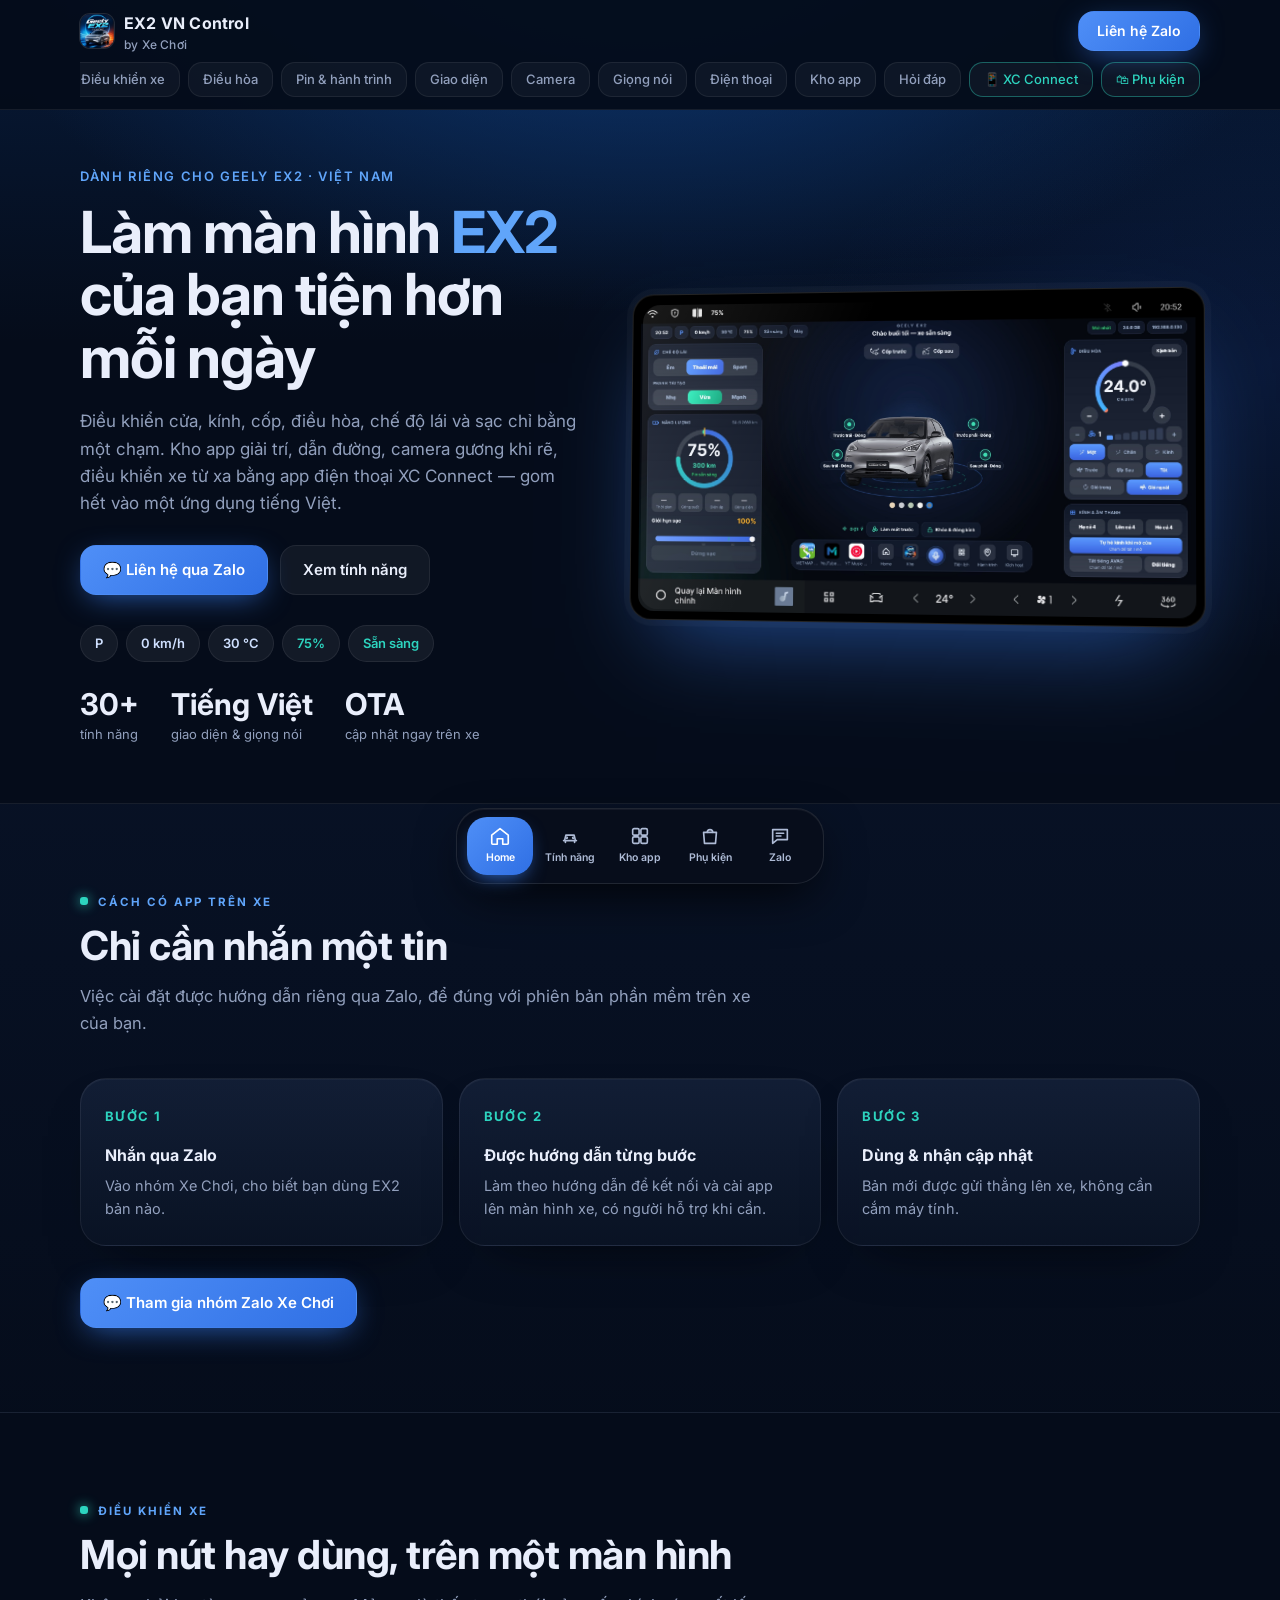
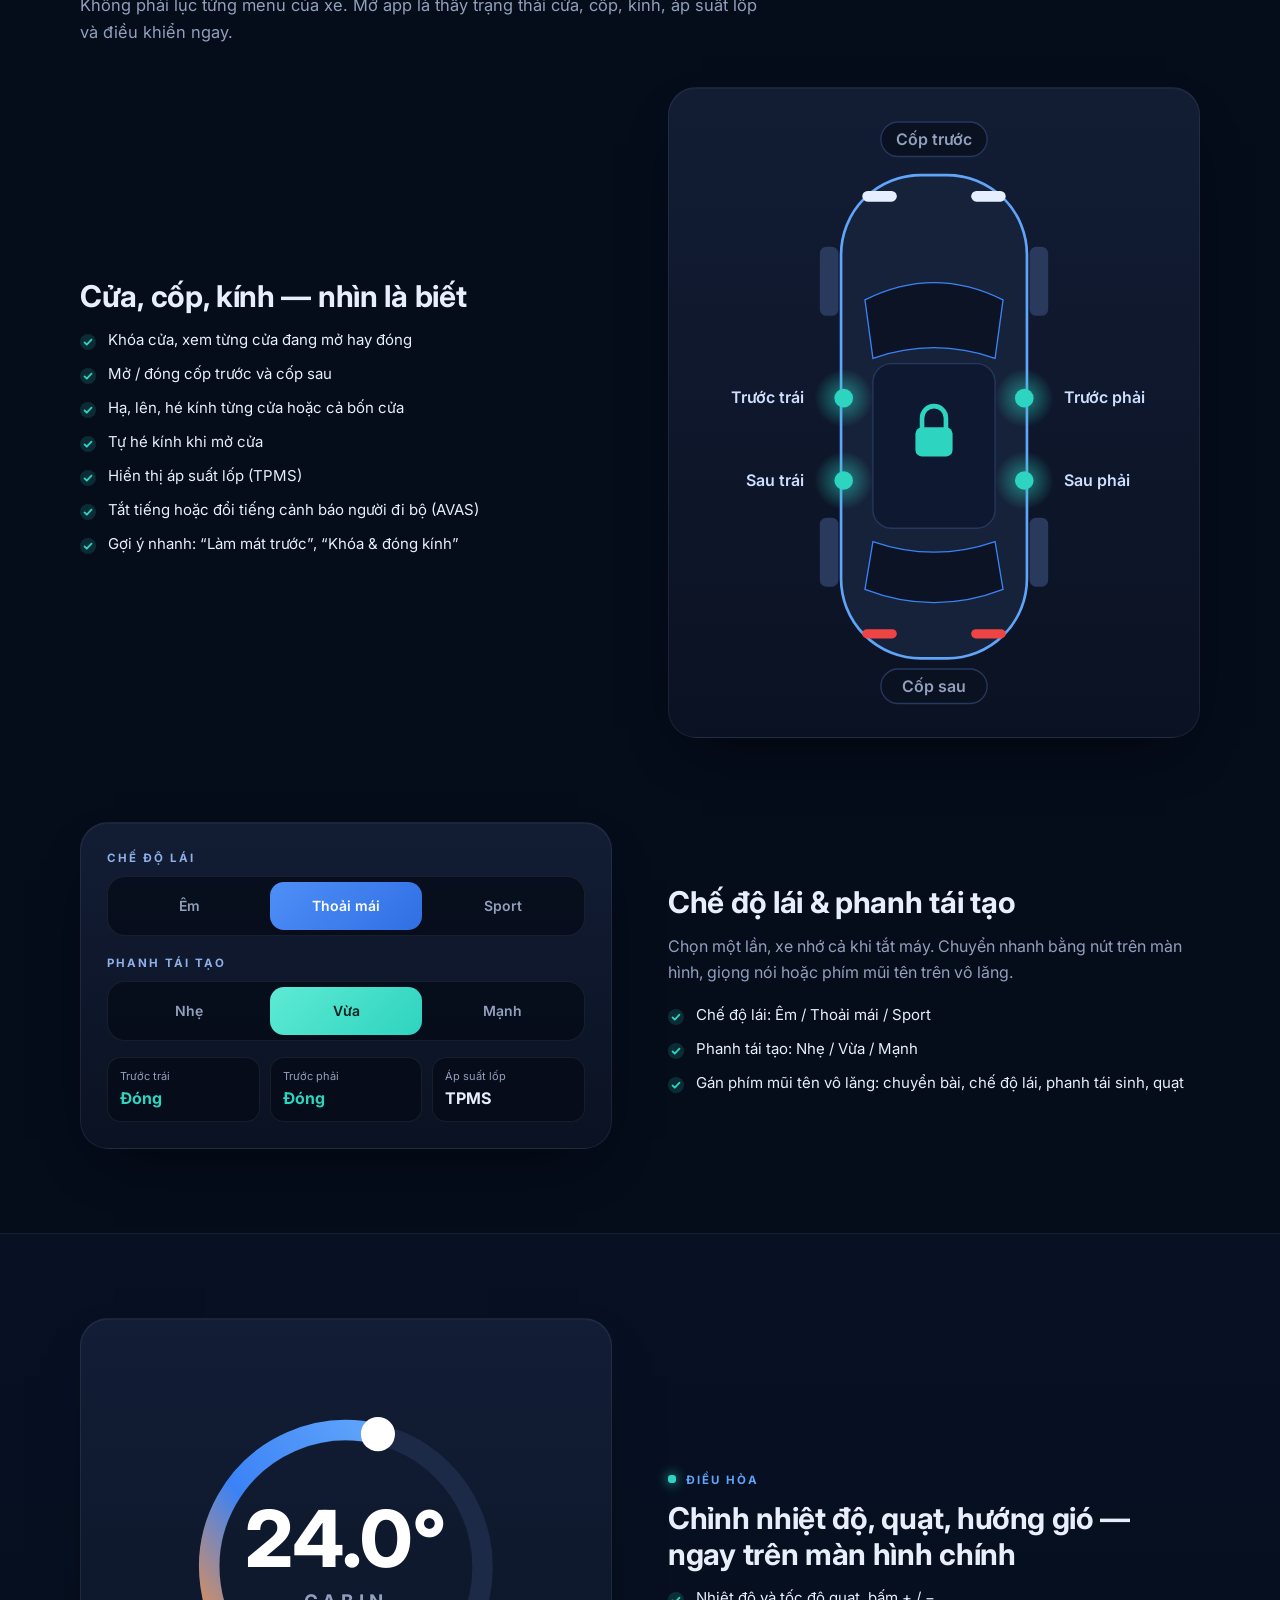
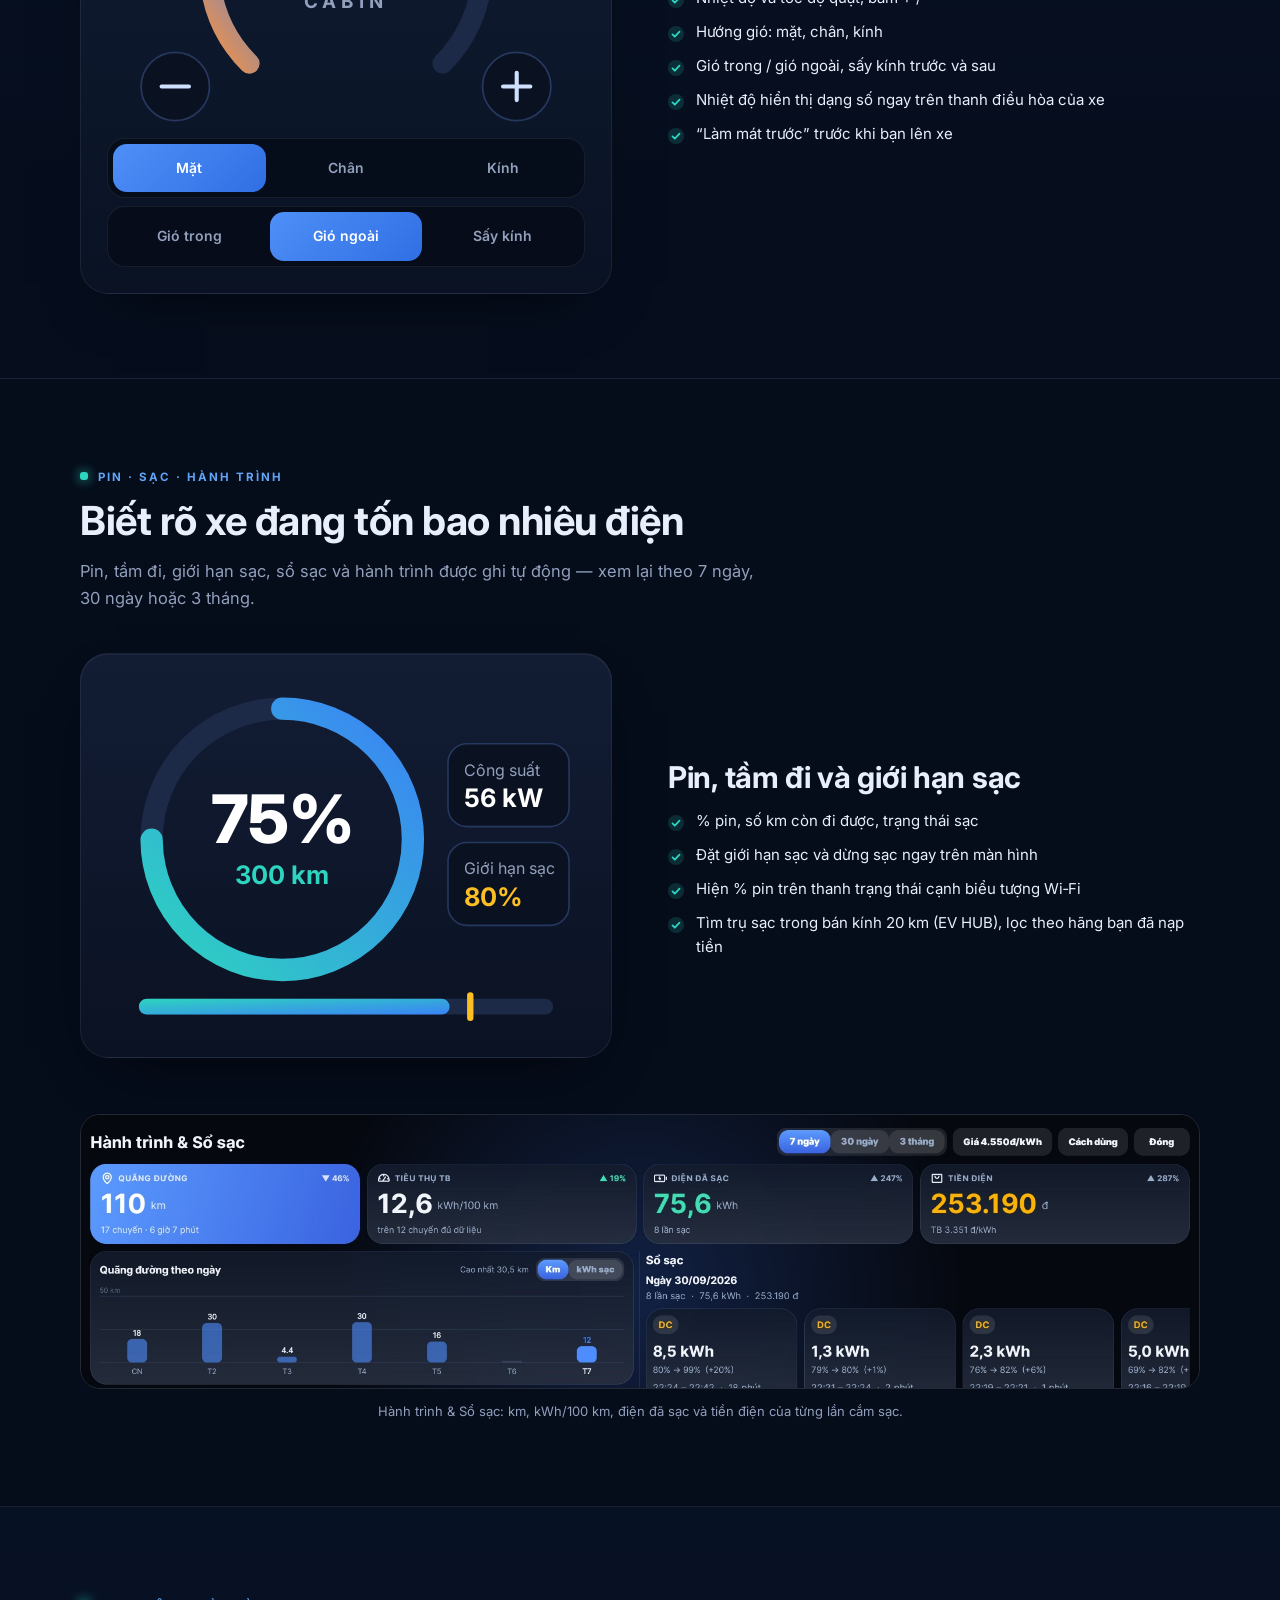
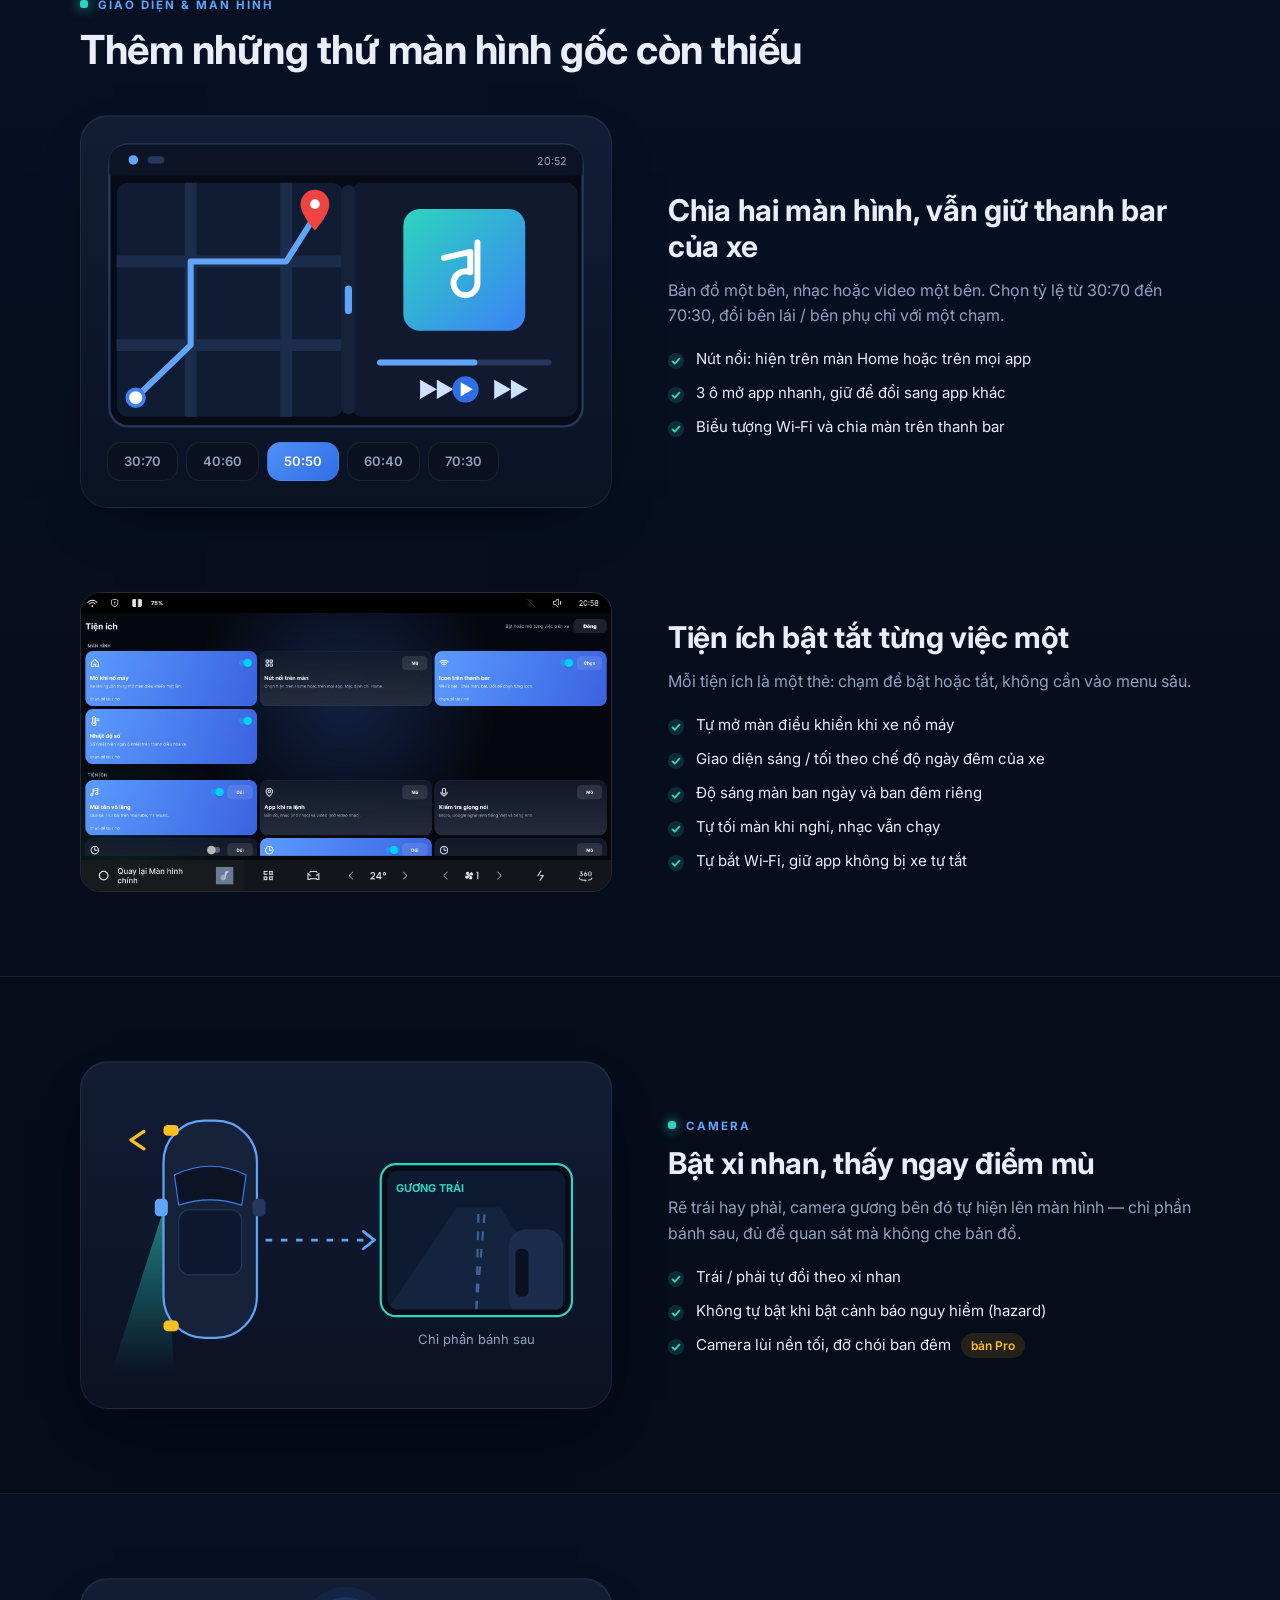
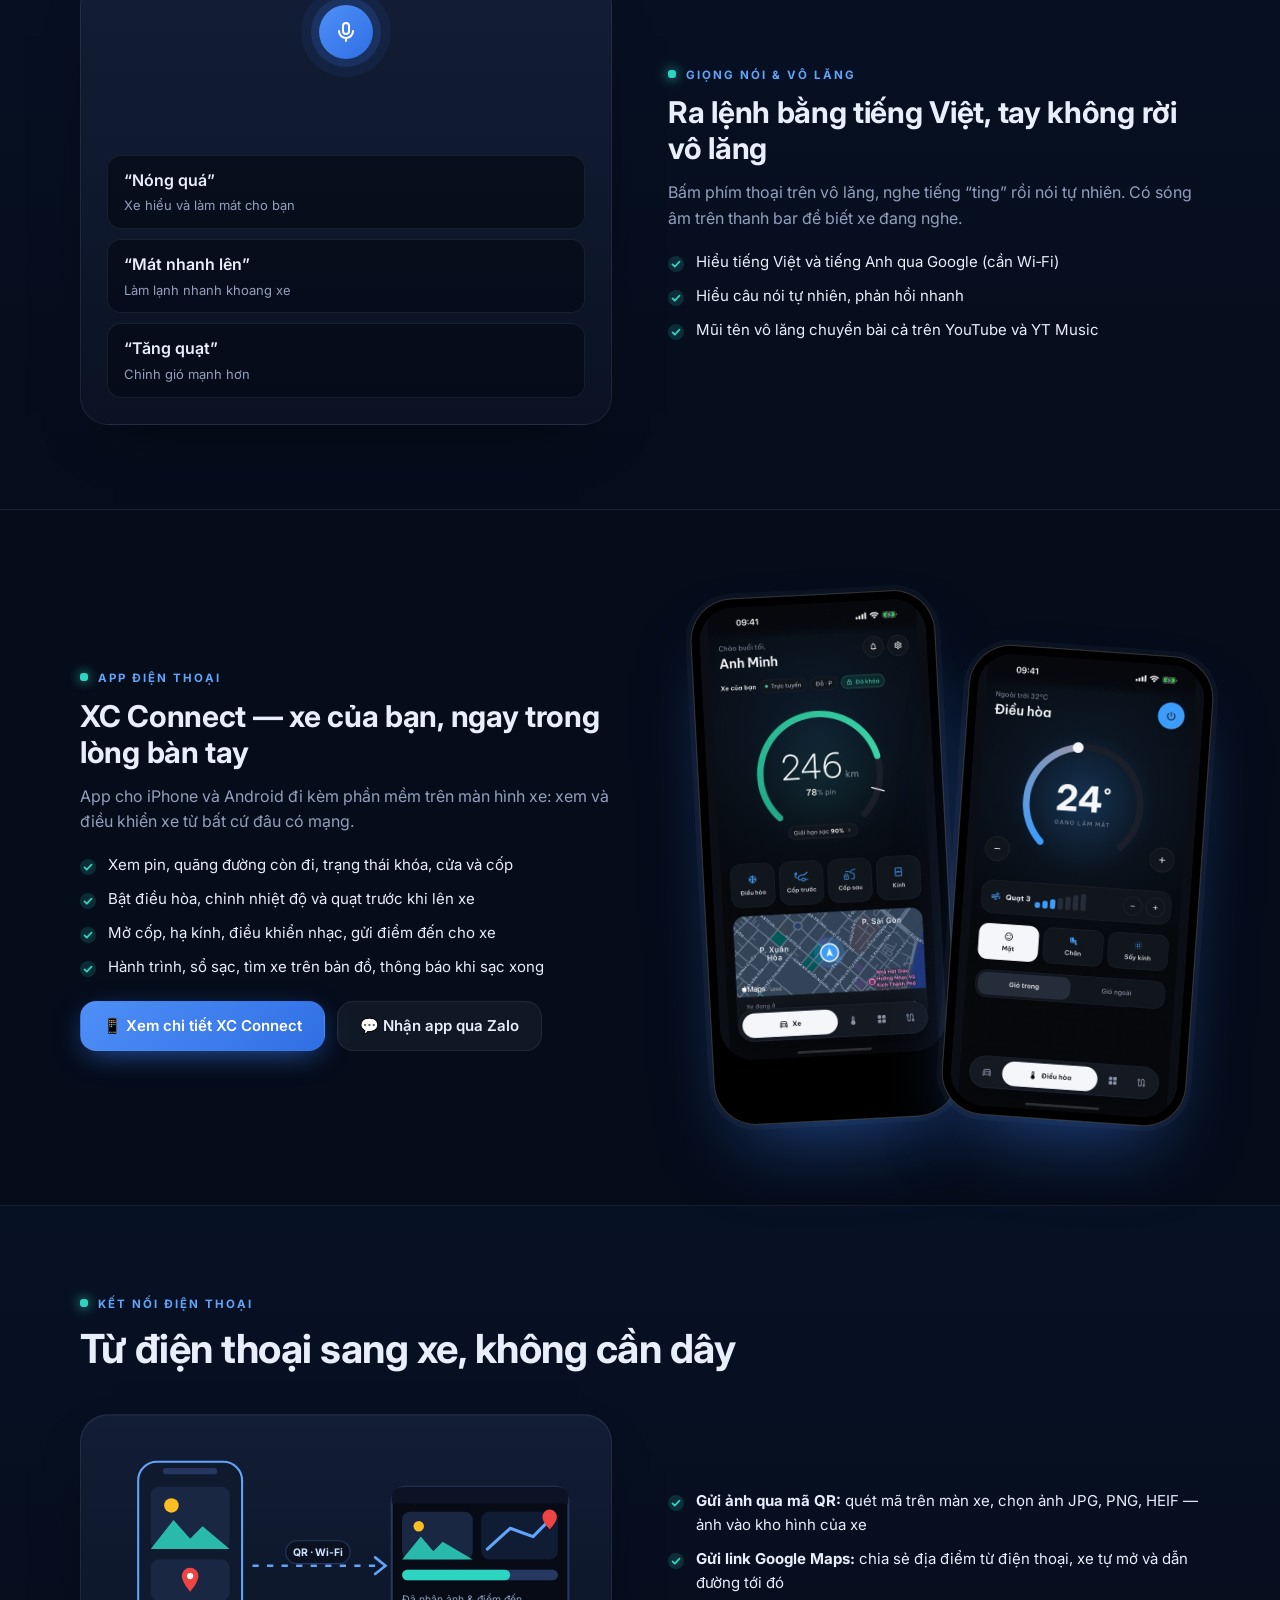
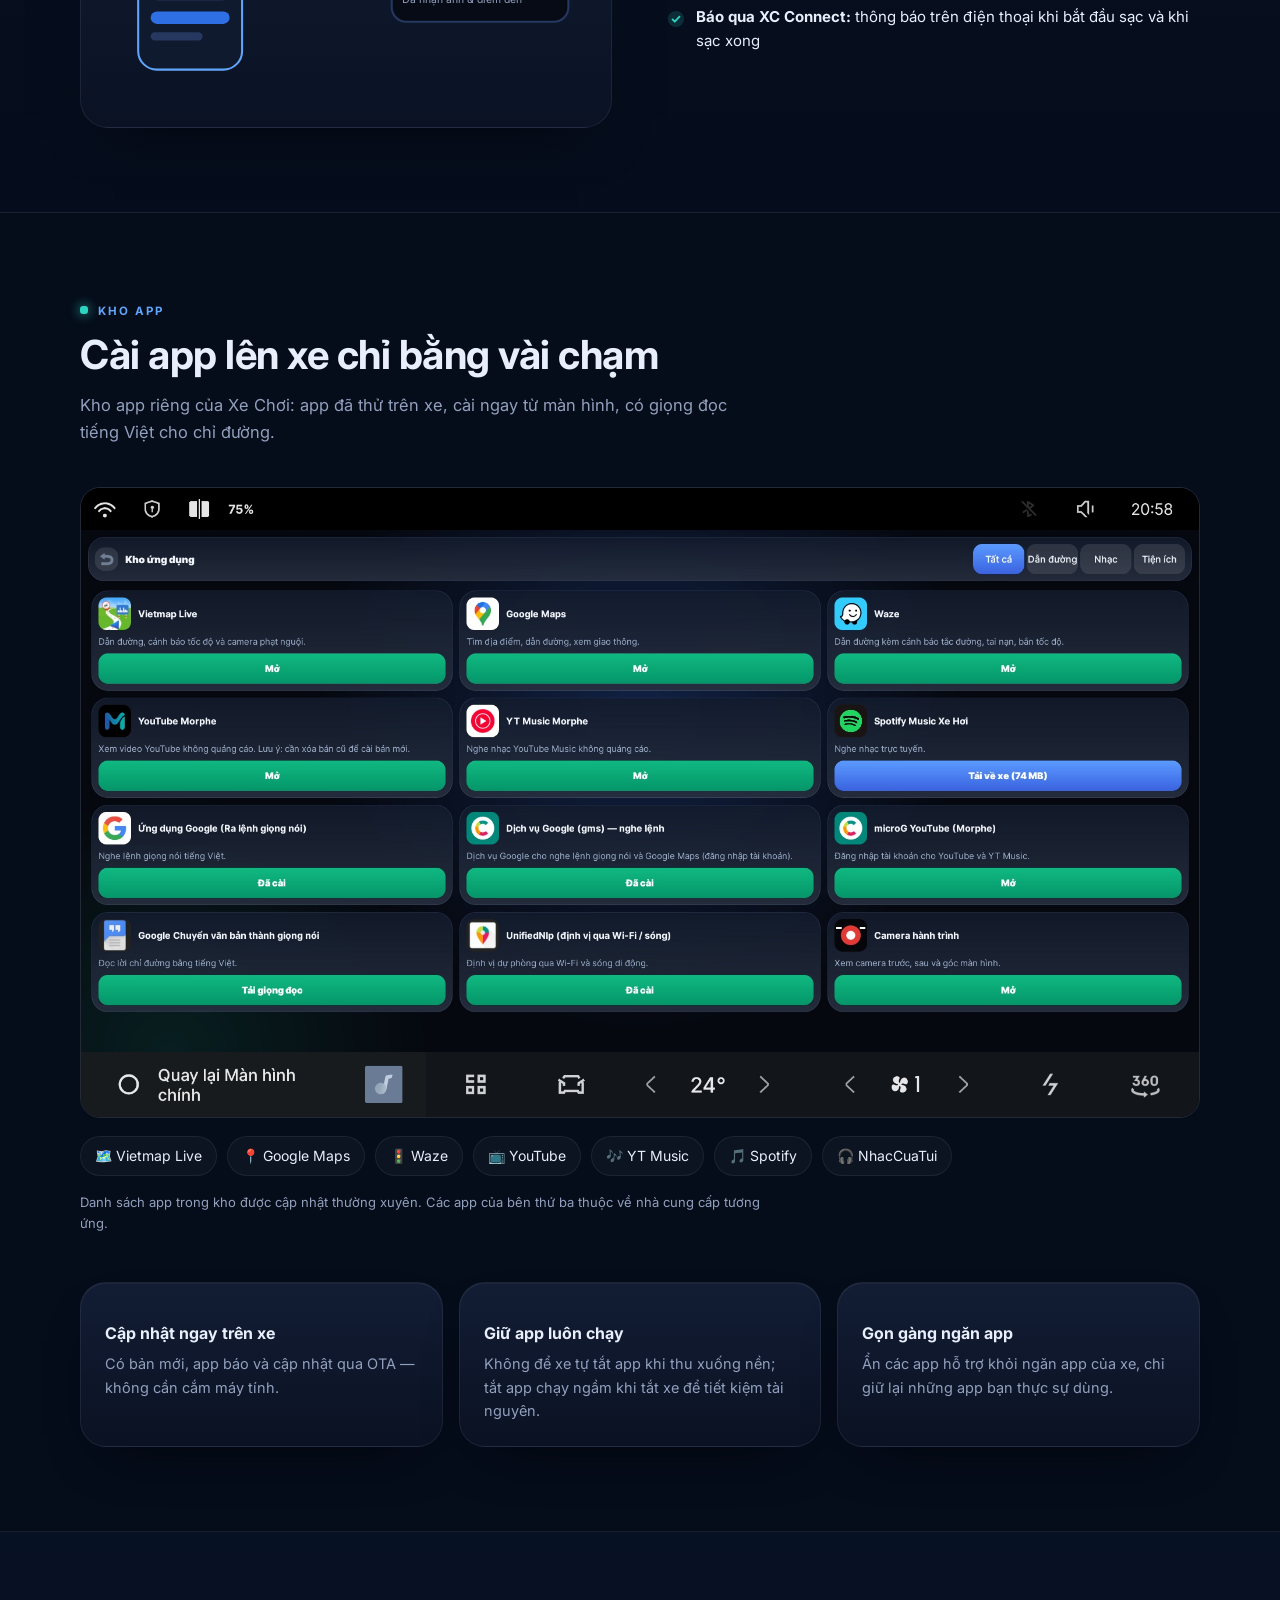
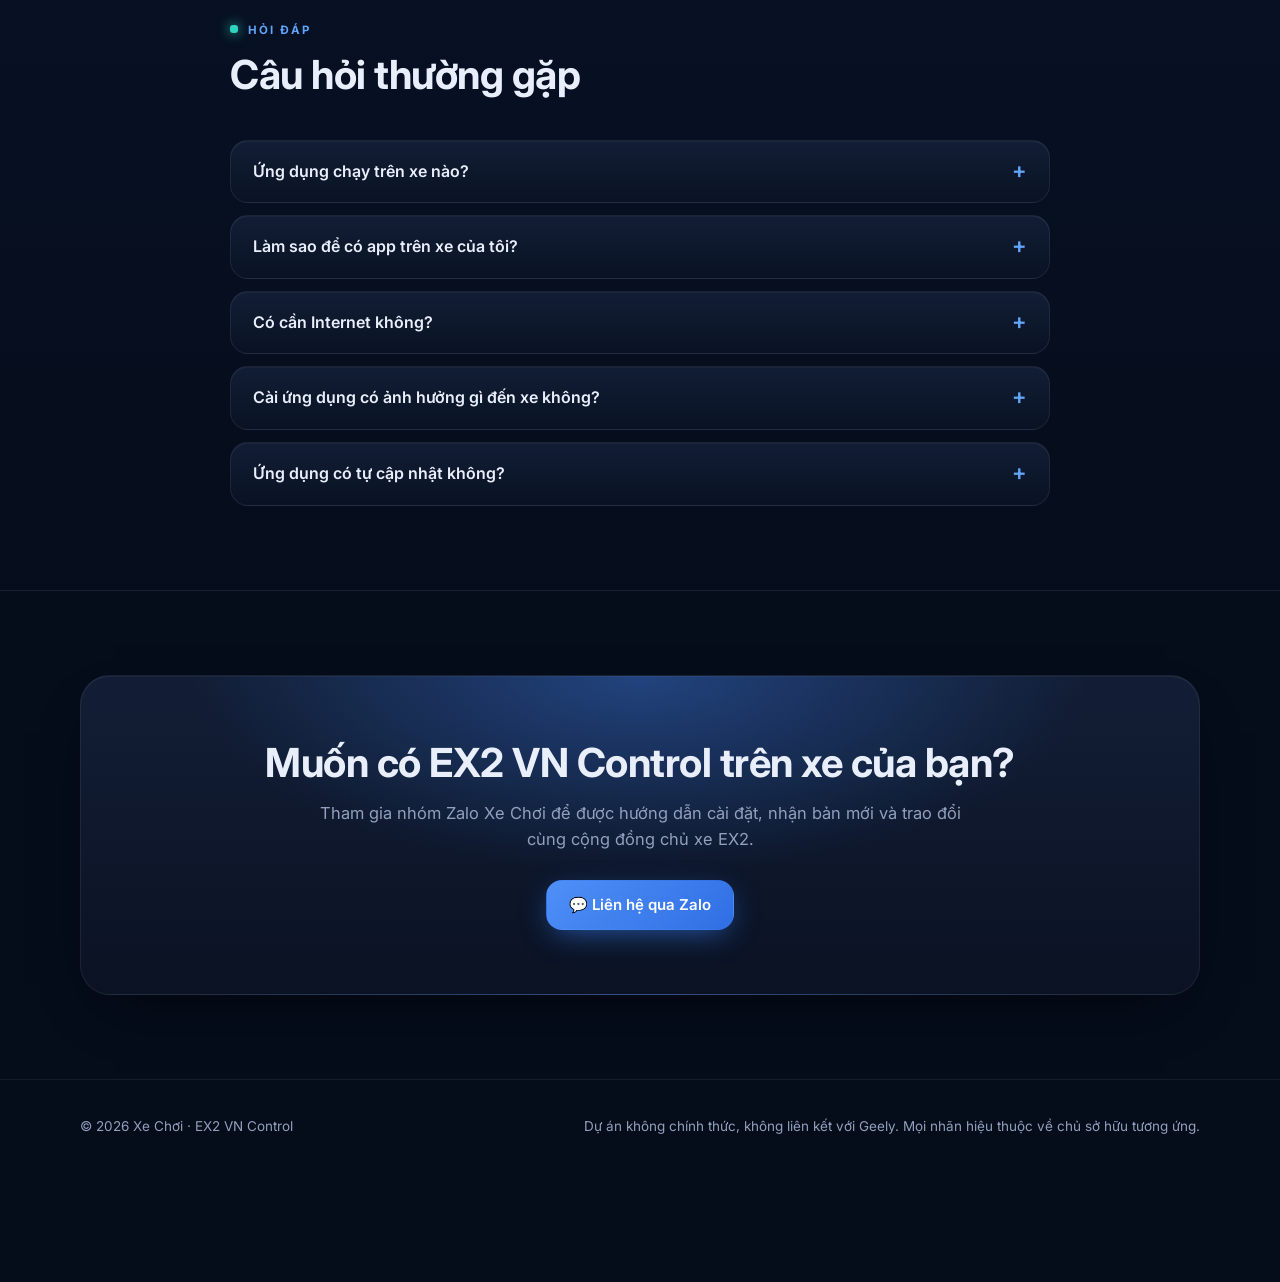
==== commit d6782cd1: "Thêm trang giới thiệu app điện thoại XC Connect, thay mục Telegram bằng XC Connect Co-Authored-By: C" ====
--- a/index.html
+++ b/index.html
@@ -4,10 +4,10 @@
 <meta charset="utf-8">
 <meta name="viewport" content="width=device-width, initial-scale=1">
 <title>EX2 VN Control — Nâng cấp màn hình Geely EX2 | Xe Chơi</title>
-<meta name="description" content="EX2 VN Control by Xe Chơi: điều khiển xe, điều hòa, sạc, hành trình, kho app, camera gương khi rẽ và điều khiển qua Telegram ngay trên màn hình Geely EX2 bản Việt Nam.">
+<meta name="description" content="EX2 VN Control by Xe Chơi: điều khiển xe, điều hòa, sạc, hành trình, kho app, camera gương khi rẽ và app điện thoại XC Connect ngay trên màn hình Geely EX2 bản Việt Nam.">
 <meta name="theme-color" content="#070b13">
 <meta property="og:title" content="EX2 VN Control — Nâng cấp màn hình Geely EX2">
-<meta property="og:description" content="Điều khiển xe, kho app, hành trình, camera gương khi rẽ, điều khiển qua Telegram — dành riêng cho Geely EX2 Việt Nam.">
+<meta property="og:description" content="Điều khiển xe, kho app, hành trình, camera gương khi rẽ, app điện thoại XC Connect — dành riêng cho Geely EX2 Việt Nam.">
 <meta property="og:image" content="assets/main-light.jpg">
 <meta property="og:type" content="website">
 <link rel="icon" href="assets/icon.png">
@@ -15,7 +15,7 @@
 <link rel="preconnect" href="https://fonts.gstatic.com" crossorigin>
 <link href="https://fonts.googleapis.com/css2?family=Inter:wght@400;500;600;700;800&display=swap" rel="stylesheet">
 <script>document.documentElement.className+=" js"</script>
-<link rel="stylesheet" href="style.css?v=6">
+<link rel="stylesheet" href="style.css?v=8">
 </head>
 <body>
 
@@ -36,10 +36,10 @@
       <a href="#giao-dien">Giao diện</a>
       <a href="#camera">Camera</a>
       <a href="#giong-noi">Giọng nói</a>
-      <a href="#telegram">Telegram</a>
       <a href="#dien-thoai">Điện thoại</a>
       <a href="#kho-app">Kho app</a>
       <a href="#hoi-dap">Hỏi đáp</a>
+      <a href="xc-connect.html" class="tab">📱 XC Connect</a>
       <a href="phu-kien.html" class="tab">🛍 Phụ kiện</a>
     </nav>
   </div>
@@ -53,7 +53,7 @@
     <div>
       <p class="eyebrow">Dành riêng cho Geely EX2 · Việt Nam</p>
       <h1>Làm màn hình <em>EX2</em> của bạn tiện hơn mỗi ngày</h1>
-      <p class="lead">Điều khiển cửa, kính, cốp, điều hòa, chế độ lái và sạc chỉ bằng một chạm. Kho app giải trí, dẫn đường, camera gương khi rẽ, điều khiển xe từ xa qua Telegram — gom hết vào một ứng dụng tiếng Việt.</p>
+      <p class="lead">Điều khiển cửa, kính, cốp, điều hòa, chế độ lái và sạc chỉ bằng một chạm. Kho app giải trí, dẫn đường, camera gương khi rẽ, điều khiển xe từ xa bằng app điện thoại XC Connect — gom hết vào một ứng dụng tiếng Việt.</p>
       <div class="cta">
         <a class="btn primary" href="https://zalo.me/g/duikjiadpf81hpdi1r5x" target="_blank" rel="noopener">💬 Liên hệ qua Zalo</a>
         <a class="btn ghost" href="#dieu-khien">Xem tính năng</a>
@@ -384,34 +384,28 @@
   </div>
 </section>
 
-<!-- TELEGRAM -->
-<section id="telegram">
+<!-- XC CONNECT -->
+<section id="xc-connect">
   <div class="wrap">
     <div class="row">
-      <div class="gfx rv">
-        <div class="chat">
-          <div class="chat-h"><span class="av">🚗</span><div><b>Xe của tôi · EX2</b><small>trực tuyến</small></div></div>
-          <div class="bub me">Xe sao rồi</div>
-          <div class="bub bot">Pin, tầm đi, cửa và nhiệt độ trong xe — xe báo lại ngay.</div>
-          <div class="bub me">Điều hòa 22 độ</div>
-          <div class="bub bot">Đã bật điều hòa 22°C ✅</div>
-          <div class="bub auto"><span class="tag">XE TỰ NHẮN</span>🔌 Bắt đầu sạc — kèm % pin và giới hạn sạc</div>
-          <div class="bub auto"><span class="tag">XE TỰ NHẮN</span>⏰ Bạn quên tắt máy — nhắc lại sau mỗi 10 phút</div>
+      <div class="copy rv">
+        <span class="kicker">App điện thoại</span>
+        <h3>XC Connect — xe của bạn, ngay trong lòng bàn tay</h3>
+        <p>App cho iPhone và Android đi kèm phần mềm trên màn hình xe: xem và điều khiển xe từ bất cứ đâu có mạng.</p>
+        <ul class="ticks">
+          <li>Xem pin, quãng đường còn đi, trạng thái khóa, cửa và cốp</li>
+          <li>Bật điều hòa, chỉnh nhiệt độ và quạt trước khi lên xe</li>
+          <li>Mở cốp, hạ kính, điều khiển nhạc, gửi điểm đến cho xe</li>
+          <li>Hành trình, sổ sạc, tìm xe trên bản đồ, thông báo khi sạc xong</li>
+        </ul>
+        <div class="cta" style="margin-top:22px">
+          <a class="btn primary" href="xc-connect.html">📱 Xem chi tiết XC Connect</a>
+          <a class="btn ghost" href="https://zalo.me/g/duikjiadpf81hpdi1r5x" target="_blank" rel="noopener">💬 Nhận app qua Zalo</a>
         </div>
       </div>
-      <div class="copy rv">
-        <span class="kicker">Điều khiển qua Telegram</span>
-        <h3>Nhắn tin cho xe như nhắn cho một người bạn</h3>
-        <p>Ở xa vẫn biết xe thế nào, bật điều hòa trước khi ra xe, khóa cửa, tìm xe. Xe còn tự nhắn cho bạn khi cần.</p>
-        <ul class="ticks">
-          <li>Hỏi pin, tầm đi, cửa, nhiệt độ</li>
-          <li>Bật điều hòa trước khi ra xe, làm mát hoặc làm ấm nhanh</li>
-          <li>Khóa / mở khóa cửa, hạ / đóng kính, mở / đóng cốp</li>
-          <li>Tìm xe: gửi ghim bản đồ và link Google Maps</li>
-          <li>Gửi điểm đến: dán link Google Maps, xe tự dẫn đường</li>
-          <li>Báo khi bắt đầu sạc, sạc xong mà súng sạc còn cắm, và khi quên tắt máy</li>
-        </ul>
-        <p class="sub" style="font-size:13px;margin-top:14px">Xe cần có Wi‑Fi ra internet để gửi và nhận tin.</p>
+      <div class="phones rv">
+        <figure class="phone"><img src="assets/xc/xe.jpg" alt="XC Connect: màn hình Xe với pin, quãng đường và bản đồ" loading="lazy" width="1000" height="2000"></figure>
+        <figure class="phone p2"><img src="assets/xc/dieu-hoa.jpg" alt="XC Connect: màn hình Điều hòa" loading="lazy" width="1000" height="2000"></figure>
       </div>
     </div>
   </div>
@@ -452,7 +446,7 @@
         <ul class="ticks">
           <li><b>Gửi ảnh qua mã QR:</b> quét mã trên màn xe, chọn ảnh JPG, PNG, HEIF — ảnh vào kho hình của xe</li>
           <li><b>Gửi link Google Maps:</b> chia sẻ địa điểm từ điện thoại, xe tự mở và dẫn đường tới đó</li>
-          <li><b>Báo qua Telegram:</b> sạc bắt đầu, sạc xong, quên tắt máy</li>
+          <li><b>Báo qua XC Connect:</b> thông báo trên điện thoại khi bắt đầu sạc và khi sạc xong</li>
         </ul>
       </div>
     </div>
@@ -499,7 +493,7 @@
     </details>
     <details>
       <summary>Có cần Internet không?</summary>
-      <p>Điều khiển xe hoạt động không cần mạng. Kho app, giọng nói qua Google, Telegram, trụ sạc, bản đồ và cập nhật cần Wi‑Fi — phát từ điện thoại là đủ.</p>
+      <p>Điều khiển xe hoạt động không cần mạng. Kho app, giọng nói qua Google, app điện thoại XC Connect, trụ sạc, bản đồ và cập nhật cần Wi‑Fi — phát từ điện thoại là đủ.</p>
     </details>
     <details>
       <summary>Cài ứng dụng có ảnh hưởng gì đến xe không?</summary>
@@ -537,12 +531,12 @@
 
 <nav class="dock" aria-label="Điều hướng nhanh">
   <a href="#top" data-spy="hero,co-app"><svg viewBox="0 0 24 24"><path d="M3 11l9-7 9 7v9a1 1 0 01-1 1h-5v-6H9v6H4a1 1 0 01-1-1z"/></svg><span>Home</span></a>
-  <a href="#dieu-khien" data-spy="dieu-khien,dieu-hoa,nang-luong,giao-dien,camera,giong-noi,telegram,dien-thoai"><svg viewBox="0 0 24 24"><path d="M5 17h14M6 17l1.5-6h9L18 17M7 17v2M17 17v2"/><circle cx="8.5" cy="14" r=".6"/><circle cx="15.5" cy="14" r=".6"/></svg><span>Tính năng</span></a>
+  <a href="#dieu-khien" data-spy="dieu-khien,dieu-hoa,nang-luong,giao-dien,camera,giong-noi,xc-connect,dien-thoai"><svg viewBox="0 0 24 24"><path d="M5 17h14M6 17l1.5-6h9L18 17M7 17v2M17 17v2"/><circle cx="8.5" cy="14" r=".6"/><circle cx="15.5" cy="14" r=".6"/></svg><span>Tính năng</span></a>
   <a href="#kho-app" data-spy="kho-app"><svg viewBox="0 0 24 24"><rect x="4" y="4" width="7" height="7" rx="1.5"/><rect x="13" y="4" width="7" height="7" rx="1.5"/><rect x="4" y="13" width="7" height="7" rx="1.5"/><rect x="13" y="13" width="7" height="7" rx="1.5"/></svg><span>Kho app</span></a>
   <a href="phu-kien.html"><svg viewBox="0 0 24 24"><path d="M5 8h14l-1 12H6z"/><path d="M9 8a3 3 0 016 0"/></svg><span>Phụ kiện</span></a>
   <a class="zalo" href="https://zalo.me/g/duikjiadpf81hpdi1r5x" target="_blank" rel="noopener" data-spy="hoi-dap,lien-he"><svg viewBox="0 0 24 24"><path d="M4 5h16v11H9l-5 4z"/><path d="M8 9h8M8 12h5"/></svg><span>Zalo</span></a>
 </nav>
 
-<script src="script.js?v=6"></script>
+<script src="script.js?v=8"></script>
 </body>
 </html>
--- a/style.css
+++ b/style.css
@@ -458,3 +458,27 @@
 .dock a.zalo:hover { background: rgba(255,255,255,.07); color: #fff; }
 .dock a.on { background: linear-gradient(135deg, #4f8ff7, #2f6fe4); color: #fff; box-shadow: 0 8px 20px -8px rgba(59,130,246,.9); }
 .dock a { position: relative; }
+
+
+/* ================= XC Connect ================= */
+.xc-brand { display: flex; align-items: center; gap: 14px; margin-bottom: 22px; }
+.xc-brand img { width: 64px; height: 64px; border-radius: 16px; box-shadow: 0 0 0 1px rgba(255,255,255,.12); }
+.xc-brand b { display: block; font-size: 22px; letter-spacing: -.3px; }
+.xc-brand small { color: var(--muted); font-size: 13px; }
+.phone {
+  margin: 0 auto; width: min(290px, 100%); padding: 8px; border-radius: 42px; background: #000;
+  border: 1px solid rgba(255,255,255,.2); box-shadow: 0 40px 80px -30px rgba(59,130,246,.5), 0 0 0 5px rgba(255,255,255,.03);
+}
+.phone img { display: block; width: 100%; height: auto; aspect-ratio: 1 / 2; object-fit: cover; border-radius: 34px; }
+.phone-box { display: grid; place-items: center; padding: 34px 20px; }
+.phones { position: relative; display: flex; justify-content: center; gap: 0; min-height: 0; }
+.phones .phone { width: min(250px, 46%); }
+.phones .phone.p2 { margin: 56px 0 0 -26px; transform: rotate(4deg); }
+.phones .phone:first-child { transform: rotate(-3deg); }
+.phones2 { align-items: start; }
+.phones2 .cap { margin-top: 16px; }
+.teaser-phones { display: flex; justify-content: center; }
+@media (max-width: 920px) { .phones .phone { width: min(220px, 44%); } .phone-box { padding: 24px 14px; } }
+@media (max-width: 560px) { .phones .phone.p2 { margin-top: 36px; } }
+.js .phones.rv.in { transform: none; }
+.phones2 .gfx + .gfx { margin-top: 0; }
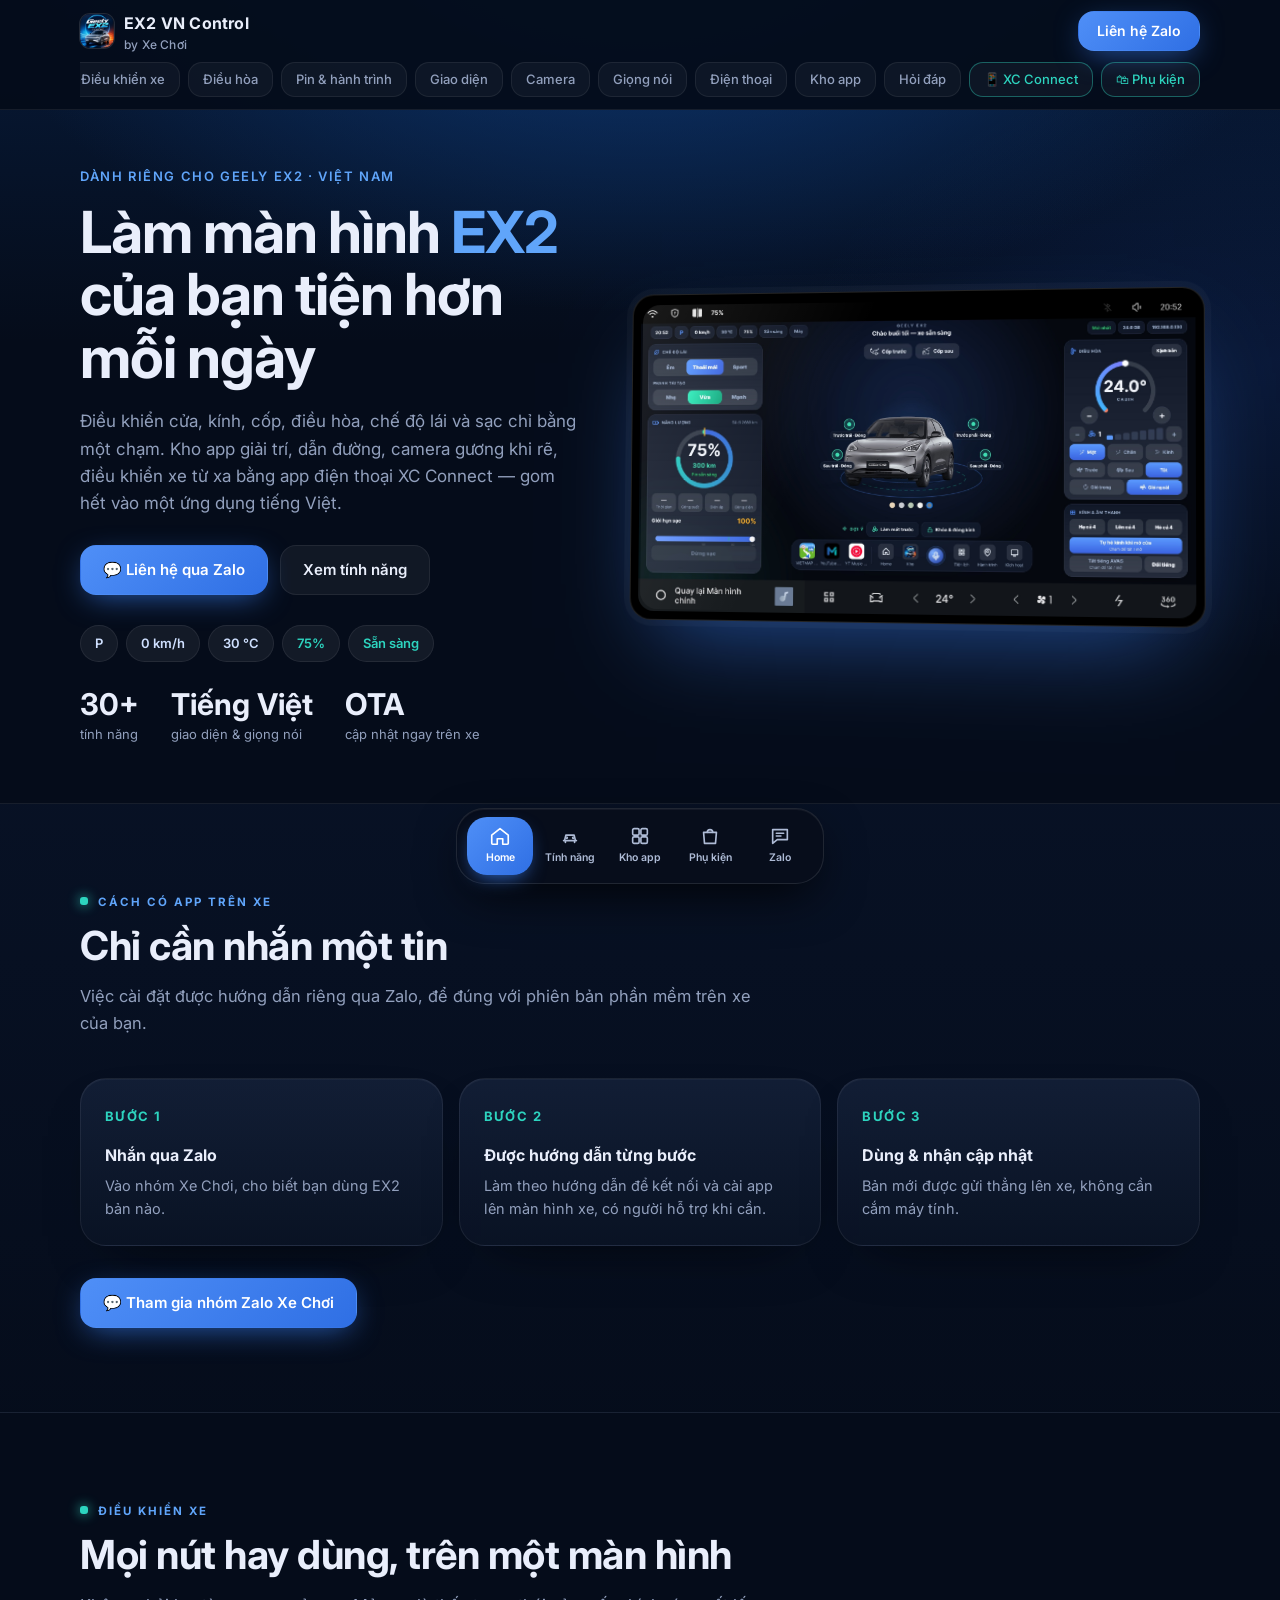
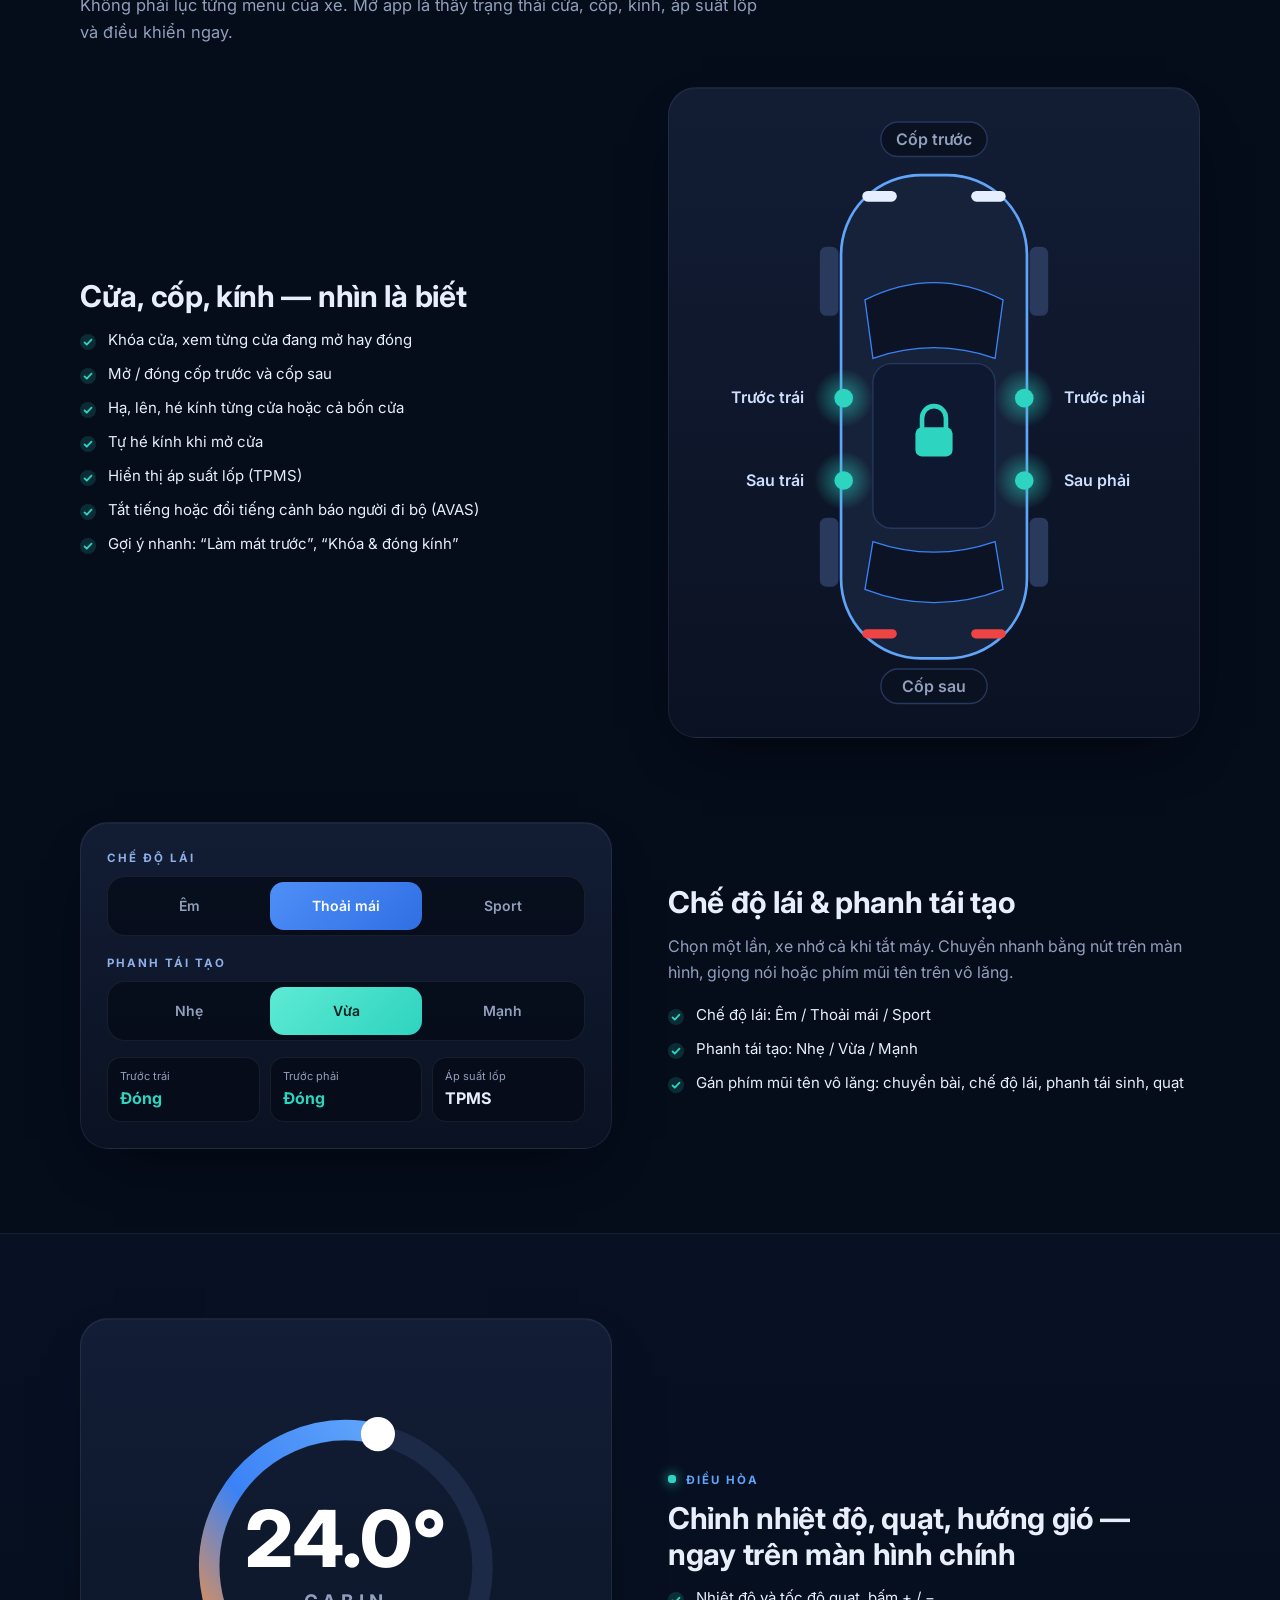
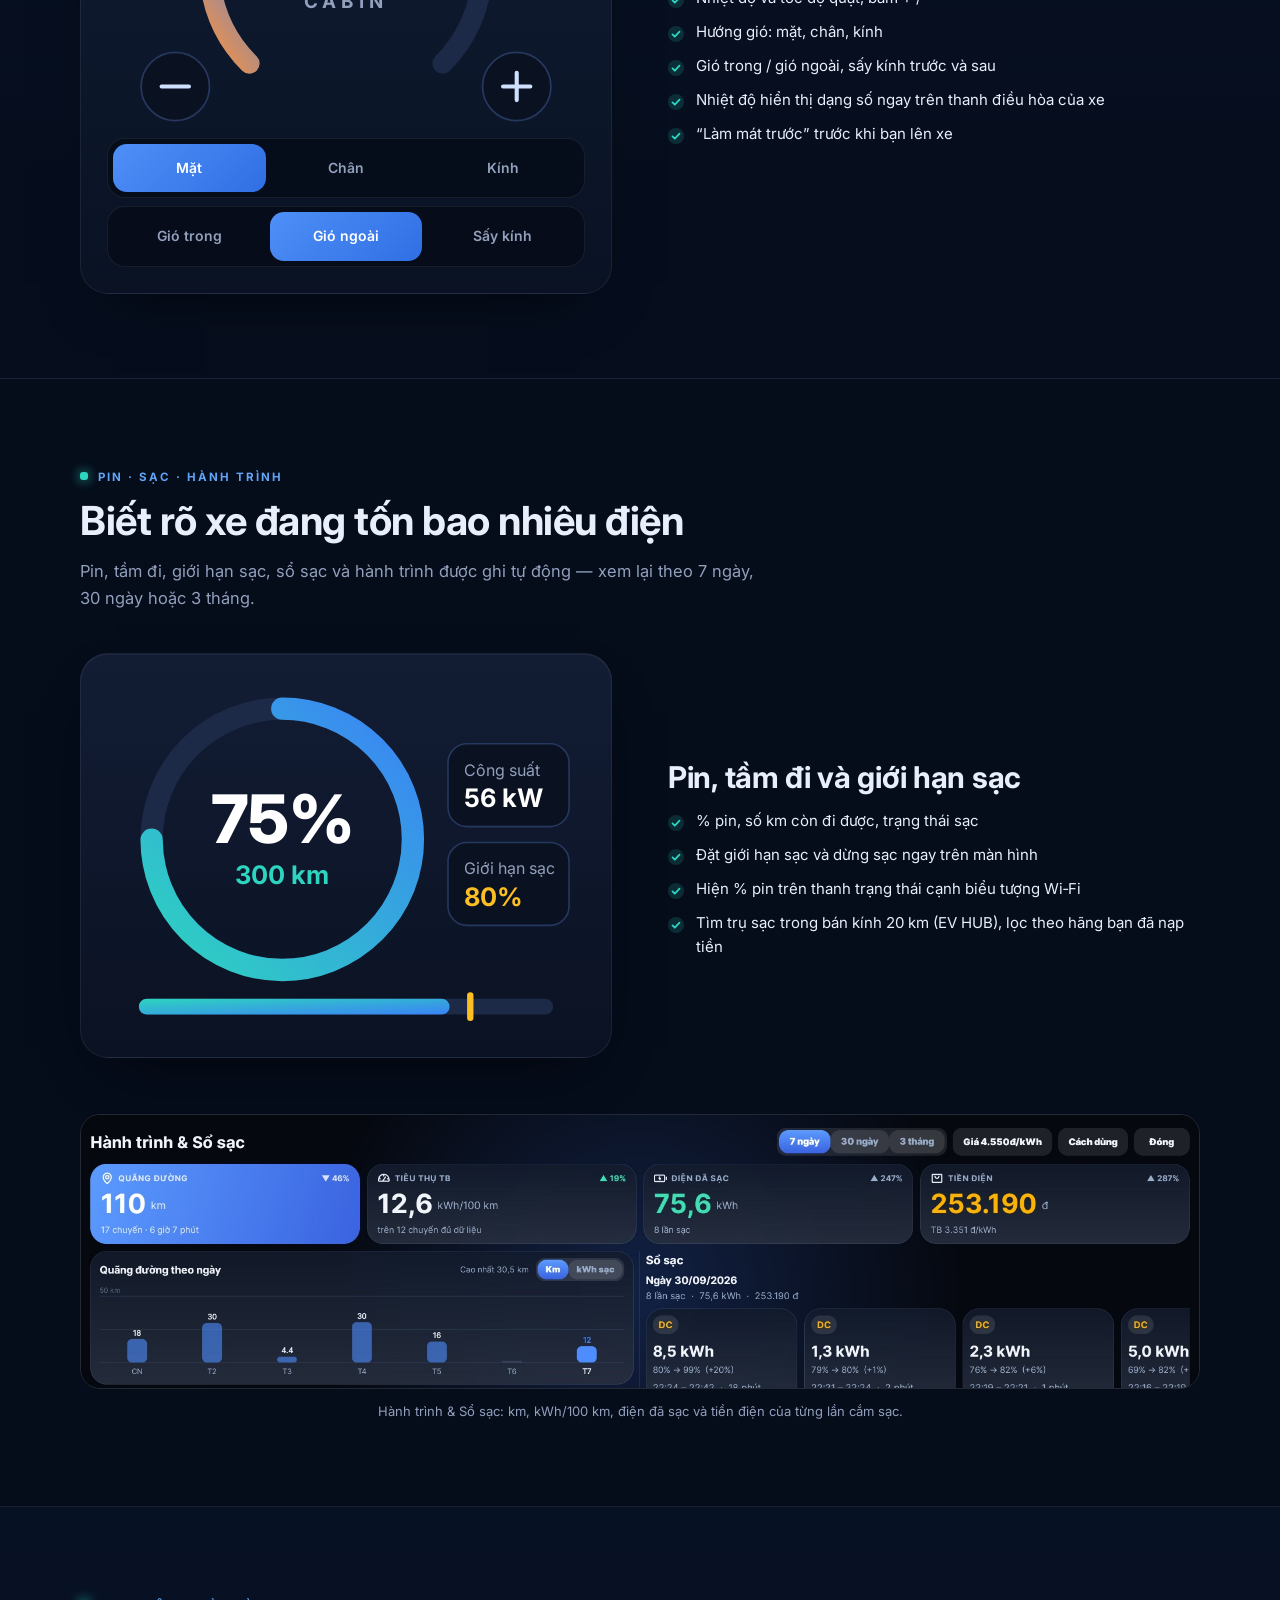
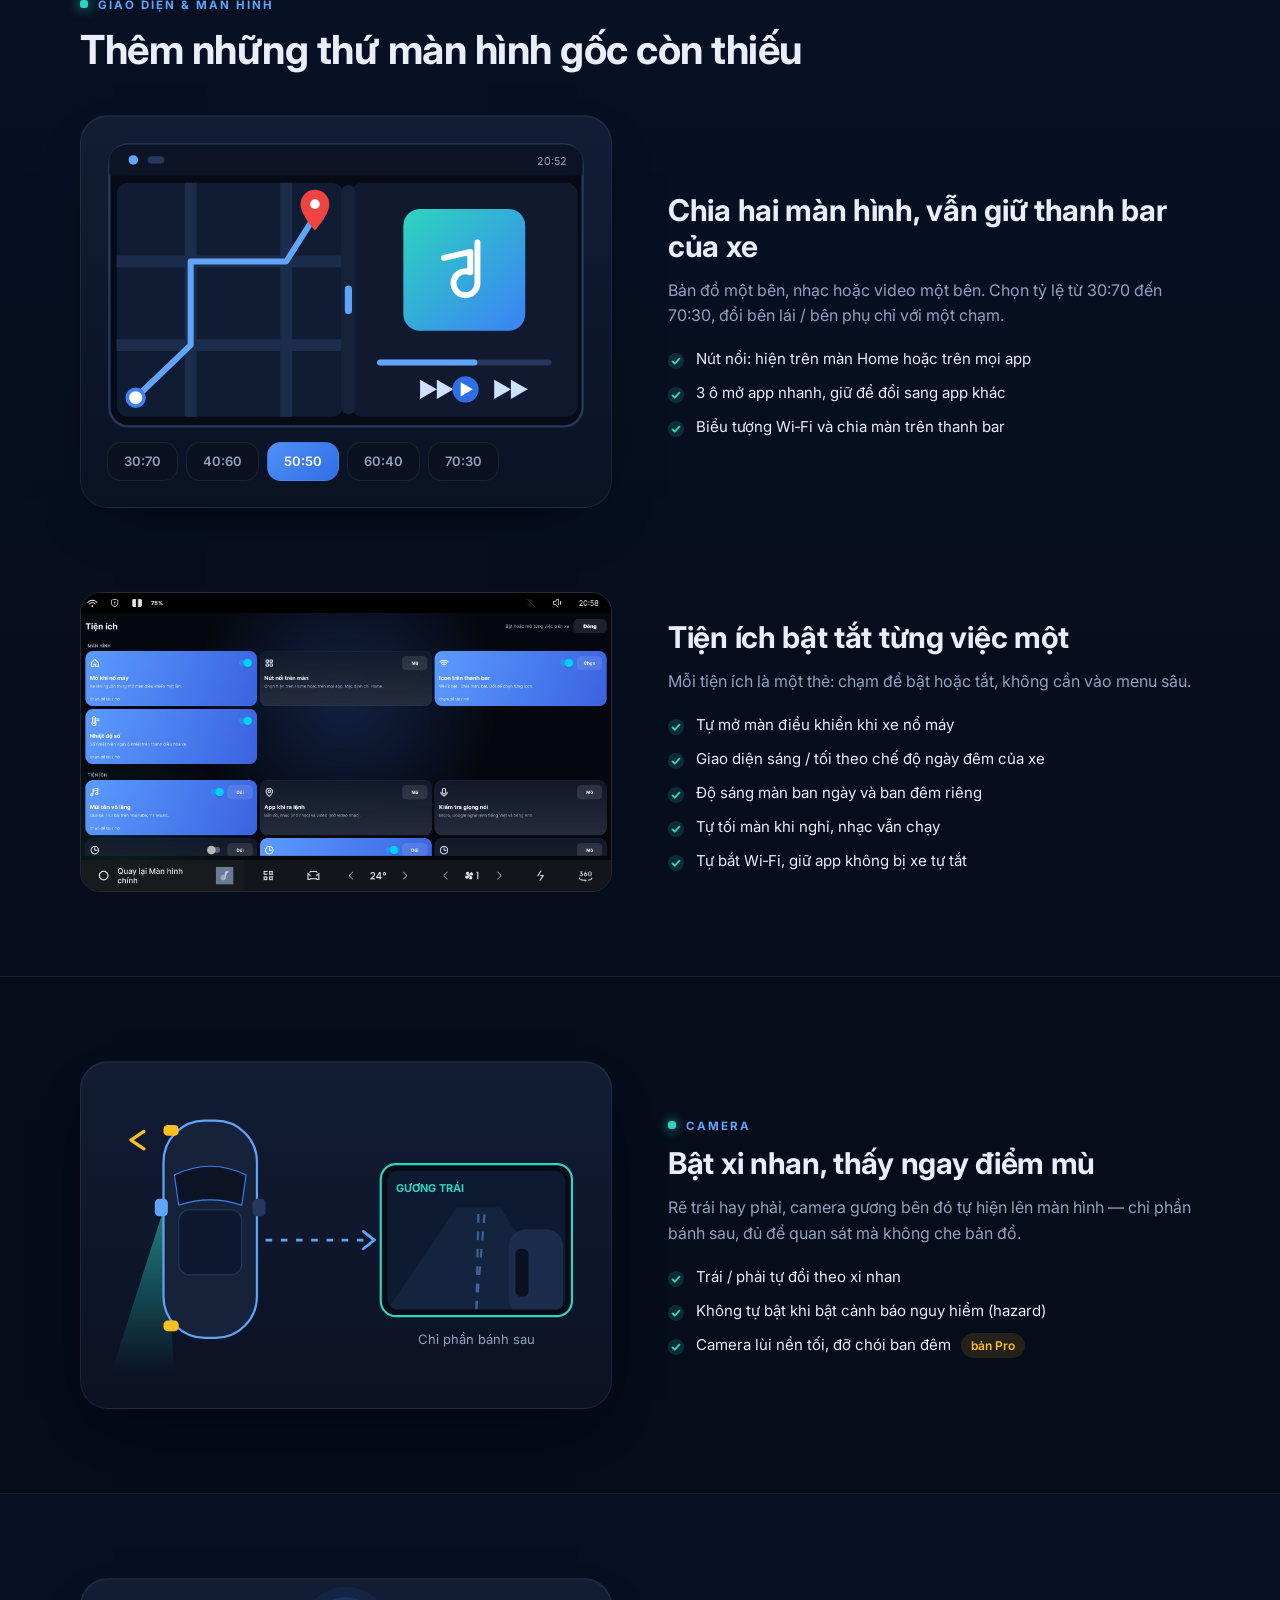
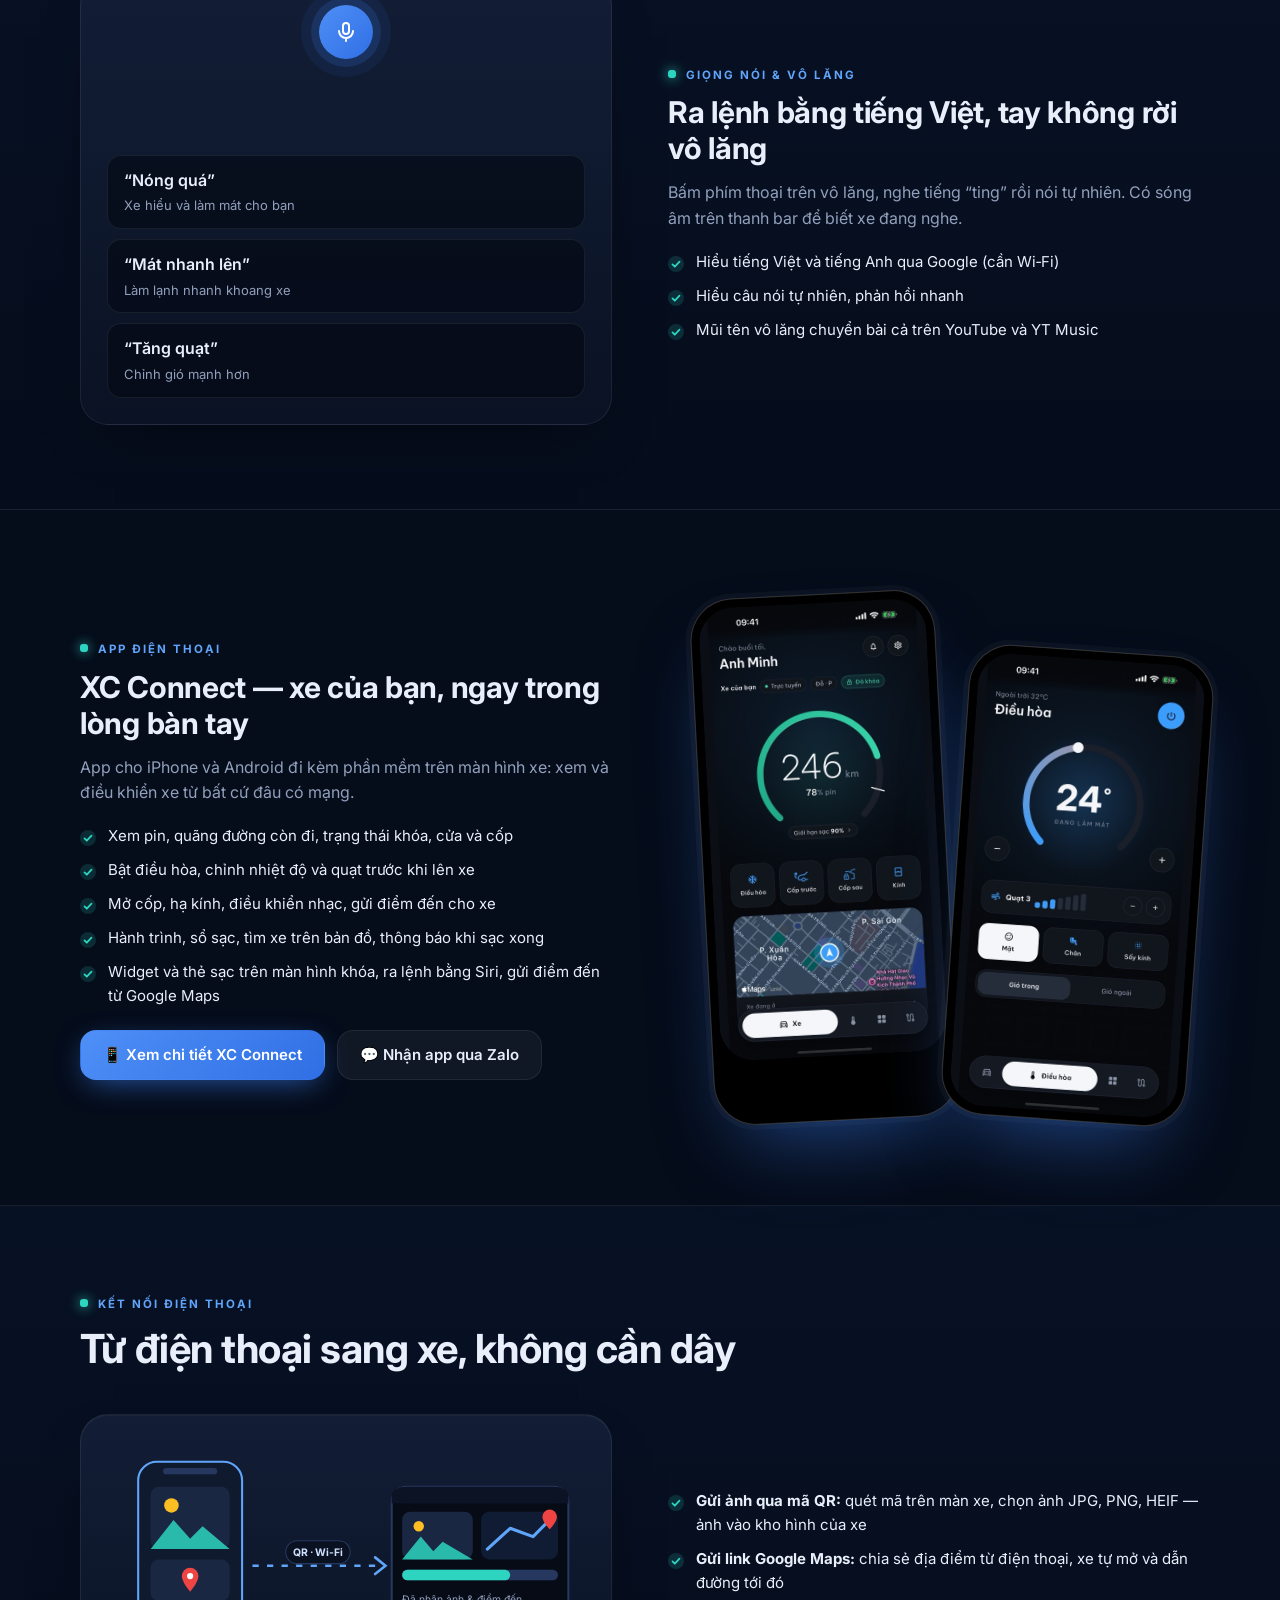
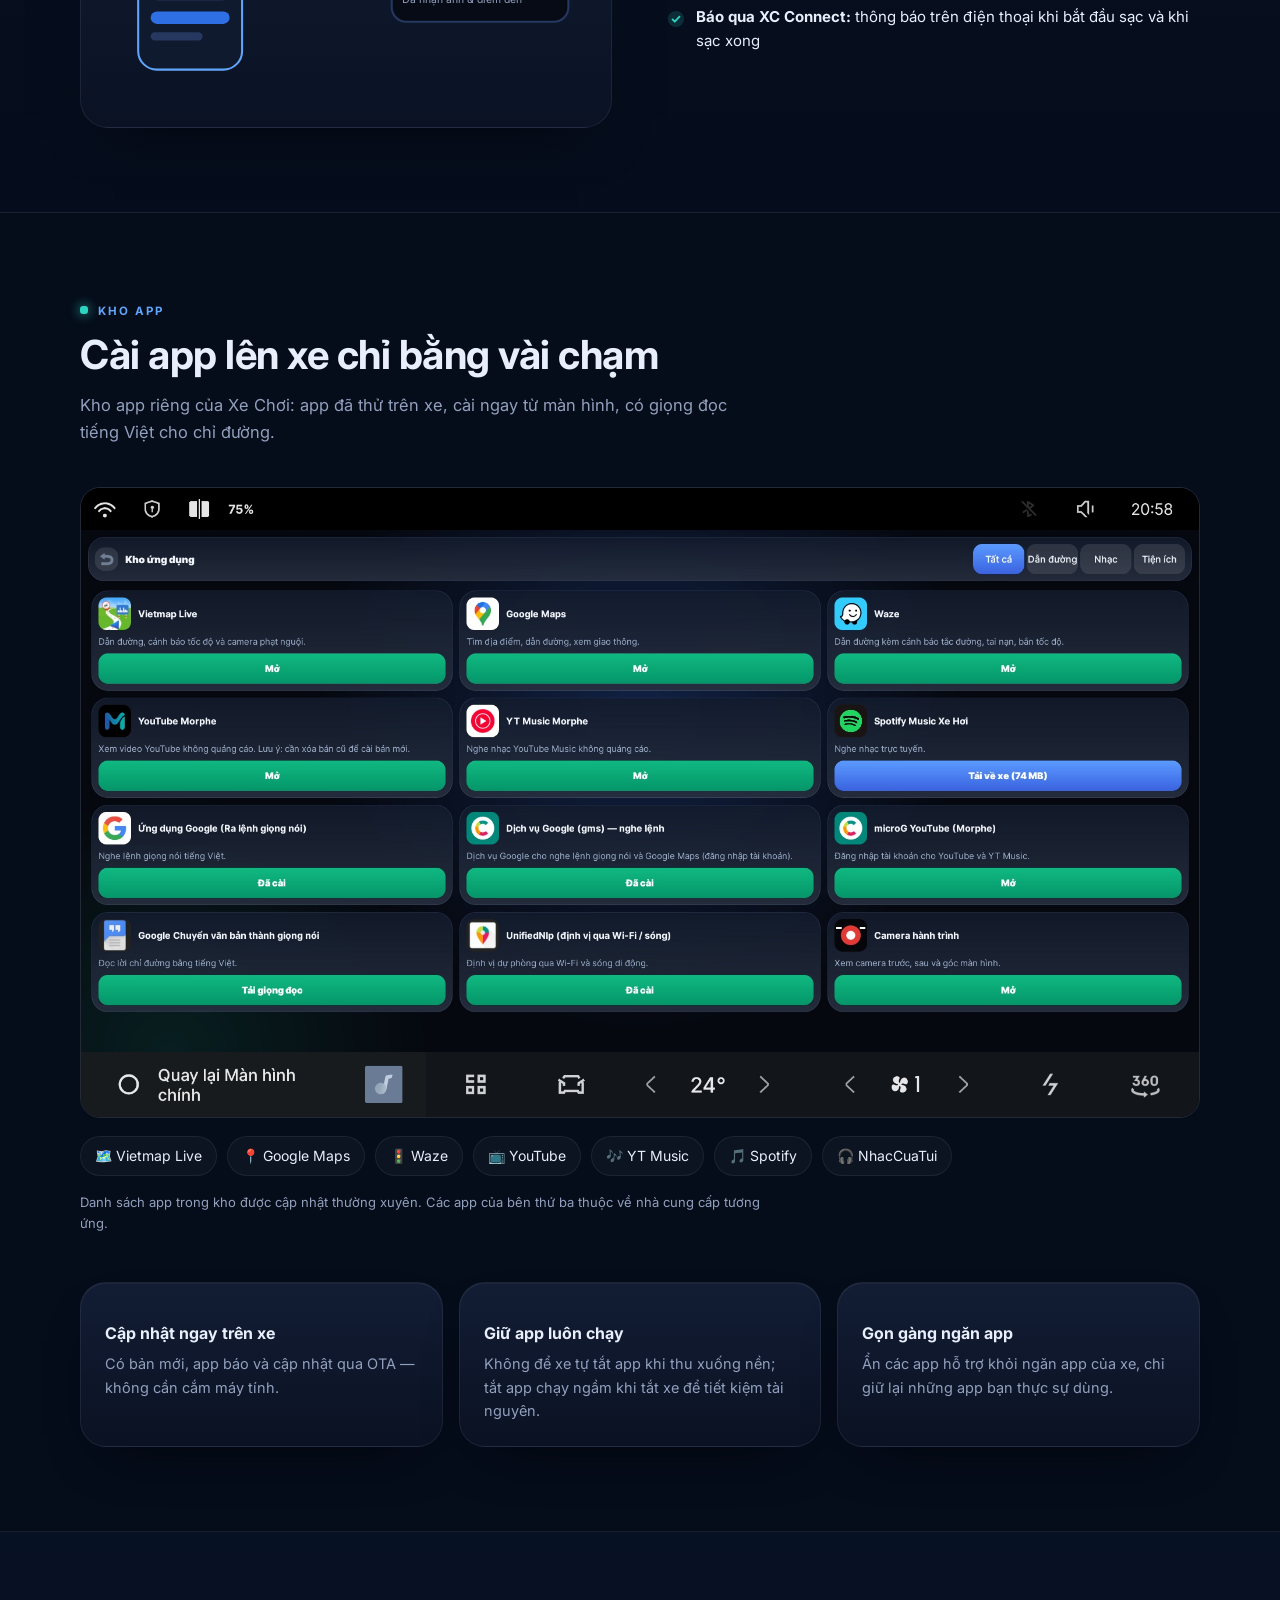
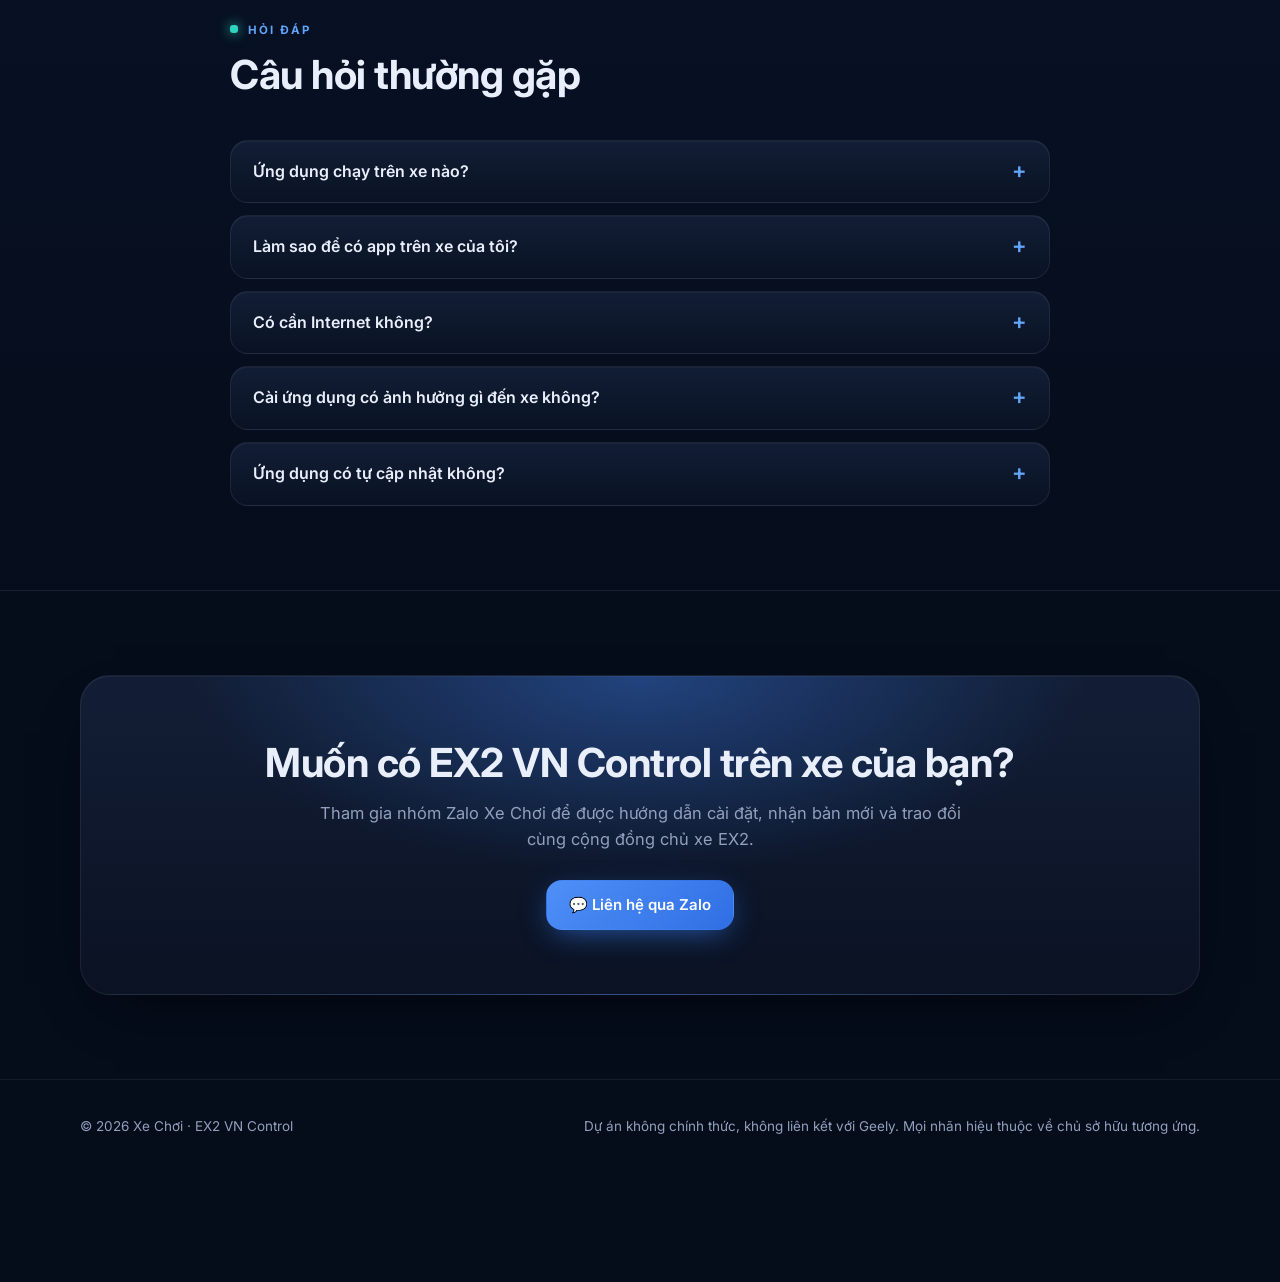
==== commit 048bac56: "XC Connect: thêm tính năng bản 1.0.4 (widget, thẻ sạc, thông báo, gửi điểm đến, Siri, dùng chung) Co" ====
--- a/index.html
+++ b/index.html
@@ -15,7 +15,7 @@
 <link rel="preconnect" href="https://fonts.gstatic.com" crossorigin>
 <link href="https://fonts.googleapis.com/css2?family=Inter:wght@400;500;600;700;800&display=swap" rel="stylesheet">
 <script>document.documentElement.className+=" js"</script>
-<link rel="stylesheet" href="style.css?v=8">
+<link rel="stylesheet" href="style.css?v=9">
 </head>
 <body>
 
@@ -397,6 +397,7 @@
           <li>Bật điều hòa, chỉnh nhiệt độ và quạt trước khi lên xe</li>
           <li>Mở cốp, hạ kính, điều khiển nhạc, gửi điểm đến cho xe</li>
           <li>Hành trình, sổ sạc, tìm xe trên bản đồ, thông báo khi sạc xong</li>
+          <li>Widget và thẻ sạc trên màn hình khóa, ra lệnh bằng Siri, gửi điểm đến từ Google Maps</li>
         </ul>
         <div class="cta" style="margin-top:22px">
           <a class="btn primary" href="xc-connect.html">📱 Xem chi tiết XC Connect</a>
@@ -537,6 +538,6 @@
   <a class="zalo" href="https://zalo.me/g/duikjiadpf81hpdi1r5x" target="_blank" rel="noopener" data-spy="hoi-dap,lien-he"><svg viewBox="0 0 24 24"><path d="M4 5h16v11H9l-5 4z"/><path d="M8 9h8M8 12h5"/></svg><span>Zalo</span></a>
 </nav>
 
-<script src="script.js?v=8"></script>
+<script src="script.js?v=9"></script>
 </body>
 </html>
--- a/style.css
+++ b/style.css
@@ -482,3 +482,52 @@
 @media (max-width: 560px) { .phones .phone.p2 { margin-top: 36px; } }
 .js .phones.rv.in { transform: none; }
 .phones2 .gfx + .gfx { margin-top: 0; }
+
+
+/* ================= XC Connect: widget, thẻ sạc, thông báo ================= */
+.wd-wrap { display: grid; grid-template-columns: 130px 1fr; gap: 12px; margin-bottom: 14px; }
+.wd { border-radius: 22px; padding: 14px 16px; background: linear-gradient(160deg, #15233f, #0b1424); border: 1px solid rgba(255,255,255,.1); }
+.wd small { display: block; color: var(--muted); font-size: 11px; font-weight: 600; }
+.wd b { display: block; font-size: 34px; line-height: 1.1; letter-spacing: -1px; margin: 6px 0 2px; }
+.wd b i { font-style: normal; font-size: 16px; color: var(--muted); font-weight: 600; margin-left: 2px; }
+.wd span { color: #cfe0ff; font-size: 12px; font-weight: 600; }
+.wd-bar { height: 6px; border-radius: 3px; background: #1d2a47; margin-top: 12px; overflow: hidden; }
+.wd-bar u { display: block; height: 100%; border-radius: 3px; background: linear-gradient(90deg, #2dd4bf, #3b82f6); }
+.wd-med { display: flex; justify-content: space-between; align-items: center; gap: 10px; }
+.wd-ac { display: grid; justify-items: center; gap: 6px; padding: 12px 14px; border-radius: 18px; background: rgba(59,130,246,.18); border: 1px solid rgba(96,165,250,.4); }
+.wd-ac svg, .ctl svg { width: 24px; height: 24px; stroke: #60a5fa; fill: none; stroke-width: 1.8; stroke-linecap: round; }
+.wd-ac em { font-style: normal; font-size: 11px; font-weight: 700; color: #cfe0ff; }
+.live { border-radius: 24px; padding: 16px 18px; background: #05080f; border: 1px solid rgba(255,255,255,.12); margin-bottom: 14px; }
+.live-h { display: flex; align-items: center; gap: 12px; }
+.live-h b { display: block; font-size: 15px; }
+.live-h small { color: var(--muted); font-size: 12px; }
+.live-h strong { margin-left: auto; font-size: 26px; color: var(--teal); letter-spacing: -.5px; }
+.live-ic { width: 38px; height: 38px; border-radius: 12px; display: grid; place-items: center; background: rgba(45,212,191,.16); }
+.live-ic svg { width: 20px; height: 20px; fill: #2dd4bf; }
+.live-bar { position: relative; height: 8px; border-radius: 4px; background: #1d2a47; margin: 14px 0 10px; overflow: visible; }
+.live-bar u { display: block; height: 100%; border-radius: 4px; background: linear-gradient(90deg, #2dd4bf, #3b82f6); }
+.live-bar s { position: absolute; top: -4px; width: 3px; height: 16px; border-radius: 2px; background: #fbbf24; }
+.live-f { display: flex; justify-content: space-between; gap: 8px; font-size: 11.5px; color: var(--muted); flex-wrap: wrap; }
+.lockrow { display: flex; align-items: center; gap: 12px; justify-content: space-between; }
+.ring { position: relative; width: 62px; height: 62px; flex: none; border-radius: 50%; background: rgba(255,255,255,.07); display: grid; place-items: center; }
+.ring svg { position: absolute; inset: 6px; width: 50px; height: 50px; }
+.ring b { position: relative; font-size: 15px; }
+.rect { flex: 1; border-radius: 16px; padding: 10px 14px; background: rgba(255,255,255,.07); }
+.rect b { display: block; font-size: 14px; }
+.rect small { color: var(--muted); font-size: 12px; }
+.ctl { flex: none; width: 62px; height: 62px; border-radius: 50%; background: rgba(255,255,255,.07); display: grid; place-items: center; align-content: center; gap: 1px; }
+.ctl small { font-size: 9.5px; color: #cfe0ff; font-weight: 700; }
+.notis { gap: 14px; }
+.noti {
+  display: flex; gap: 14px; align-items: flex-start; padding: 18px; border-radius: 22px;
+  background: linear-gradient(180deg, rgba(22,34,60,.78), rgba(12,20,38,.78)); border: 1px solid var(--line);
+}
+.noti b { display: block; font-size: 15.5px; margin-bottom: 3px; }
+.noti small { display: block; color: var(--muted); font-size: 13.5px; line-height: 1.5; }
+.ni { flex: none; width: 42px; height: 42px; border-radius: 13px; display: grid; place-items: center; background: rgba(59,130,246,.16); }
+.ni svg { width: 21px; height: 21px; fill: none; stroke: #60a5fa; stroke-width: 1.8; stroke-linecap: round; stroke-linejoin: round; }
+.ni.ok { background: rgba(45,212,191,.16); } .ni.ok svg { stroke: #2dd4bf; }
+.ni.warn { background: rgba(251,191,36,.14); } .ni.warn svg { stroke: #fbbf24; }
+.ni.bad { background: rgba(239,68,68,.14); } .ni.bad svg { stroke: #f87171; }
+.g4 .ico { margin-bottom: 4px; }
+@media (max-width: 560px) { .wd-wrap { grid-template-columns: 1fr; } }
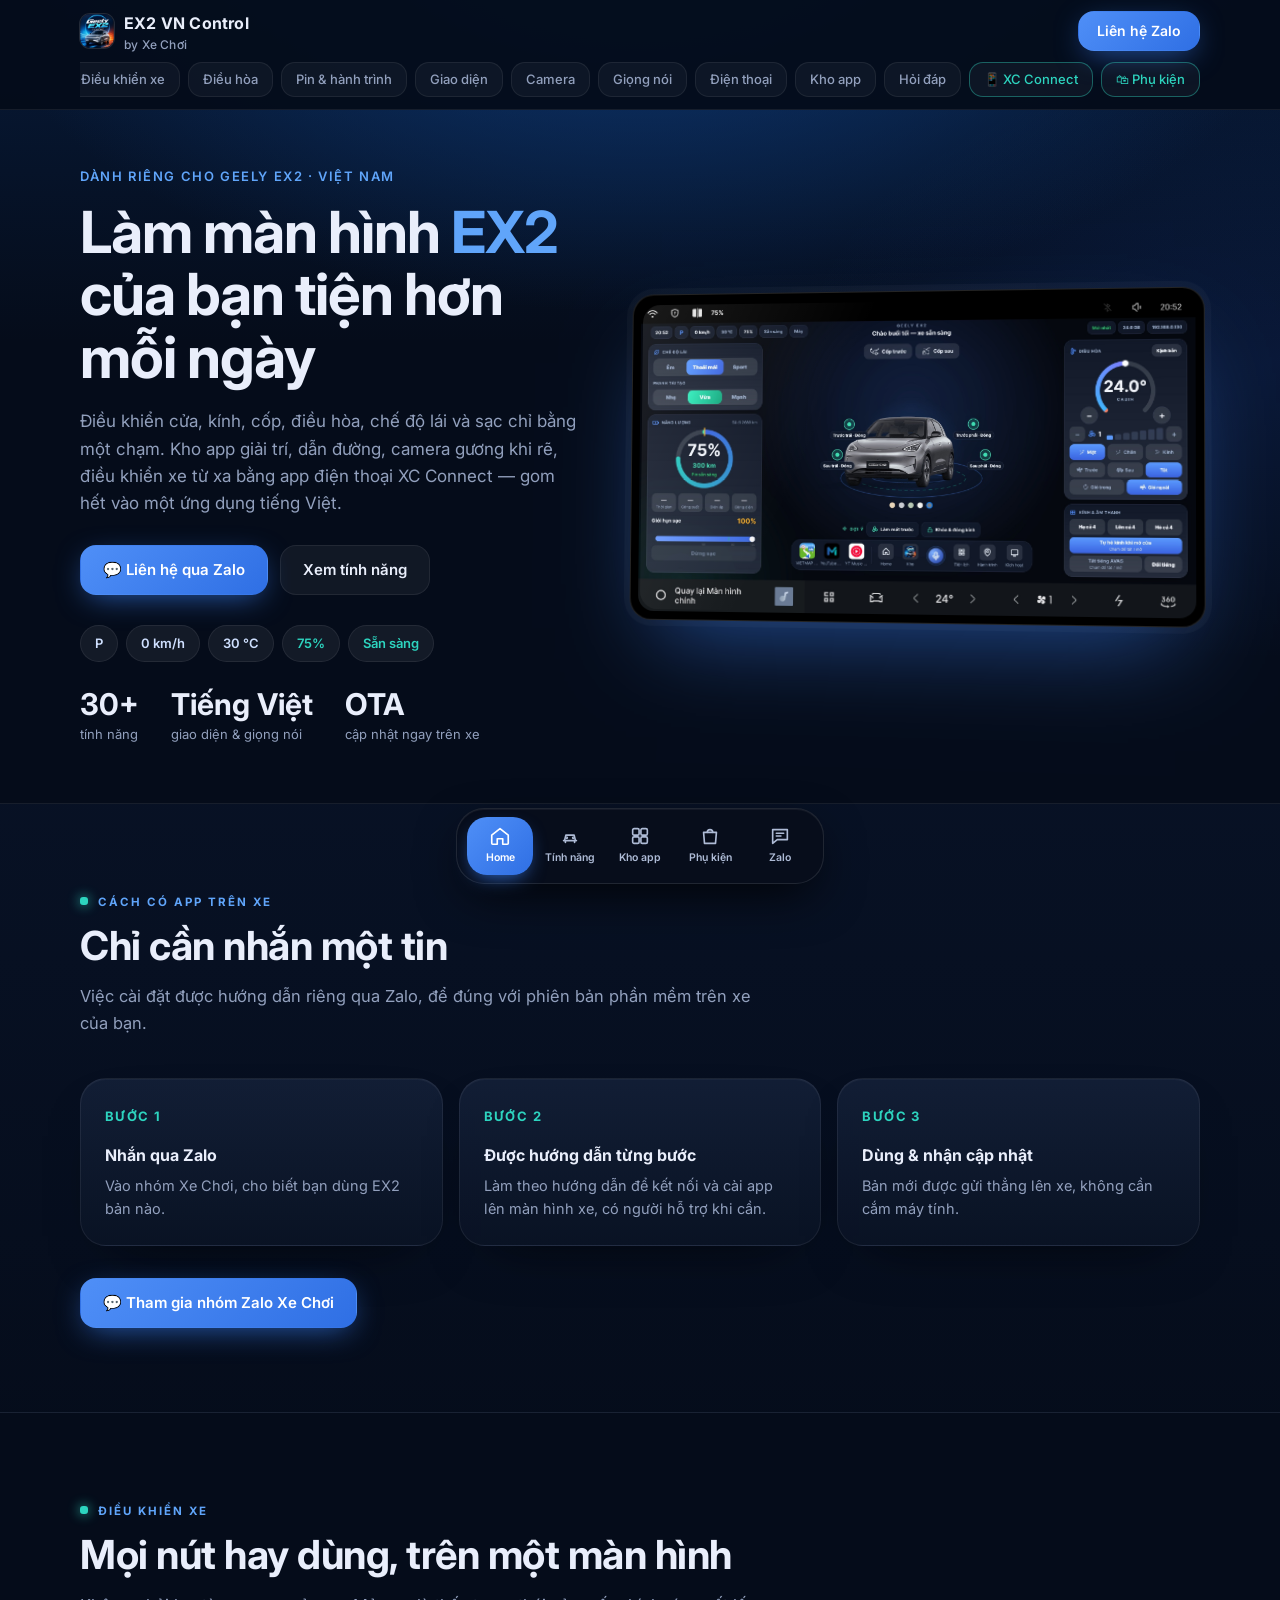
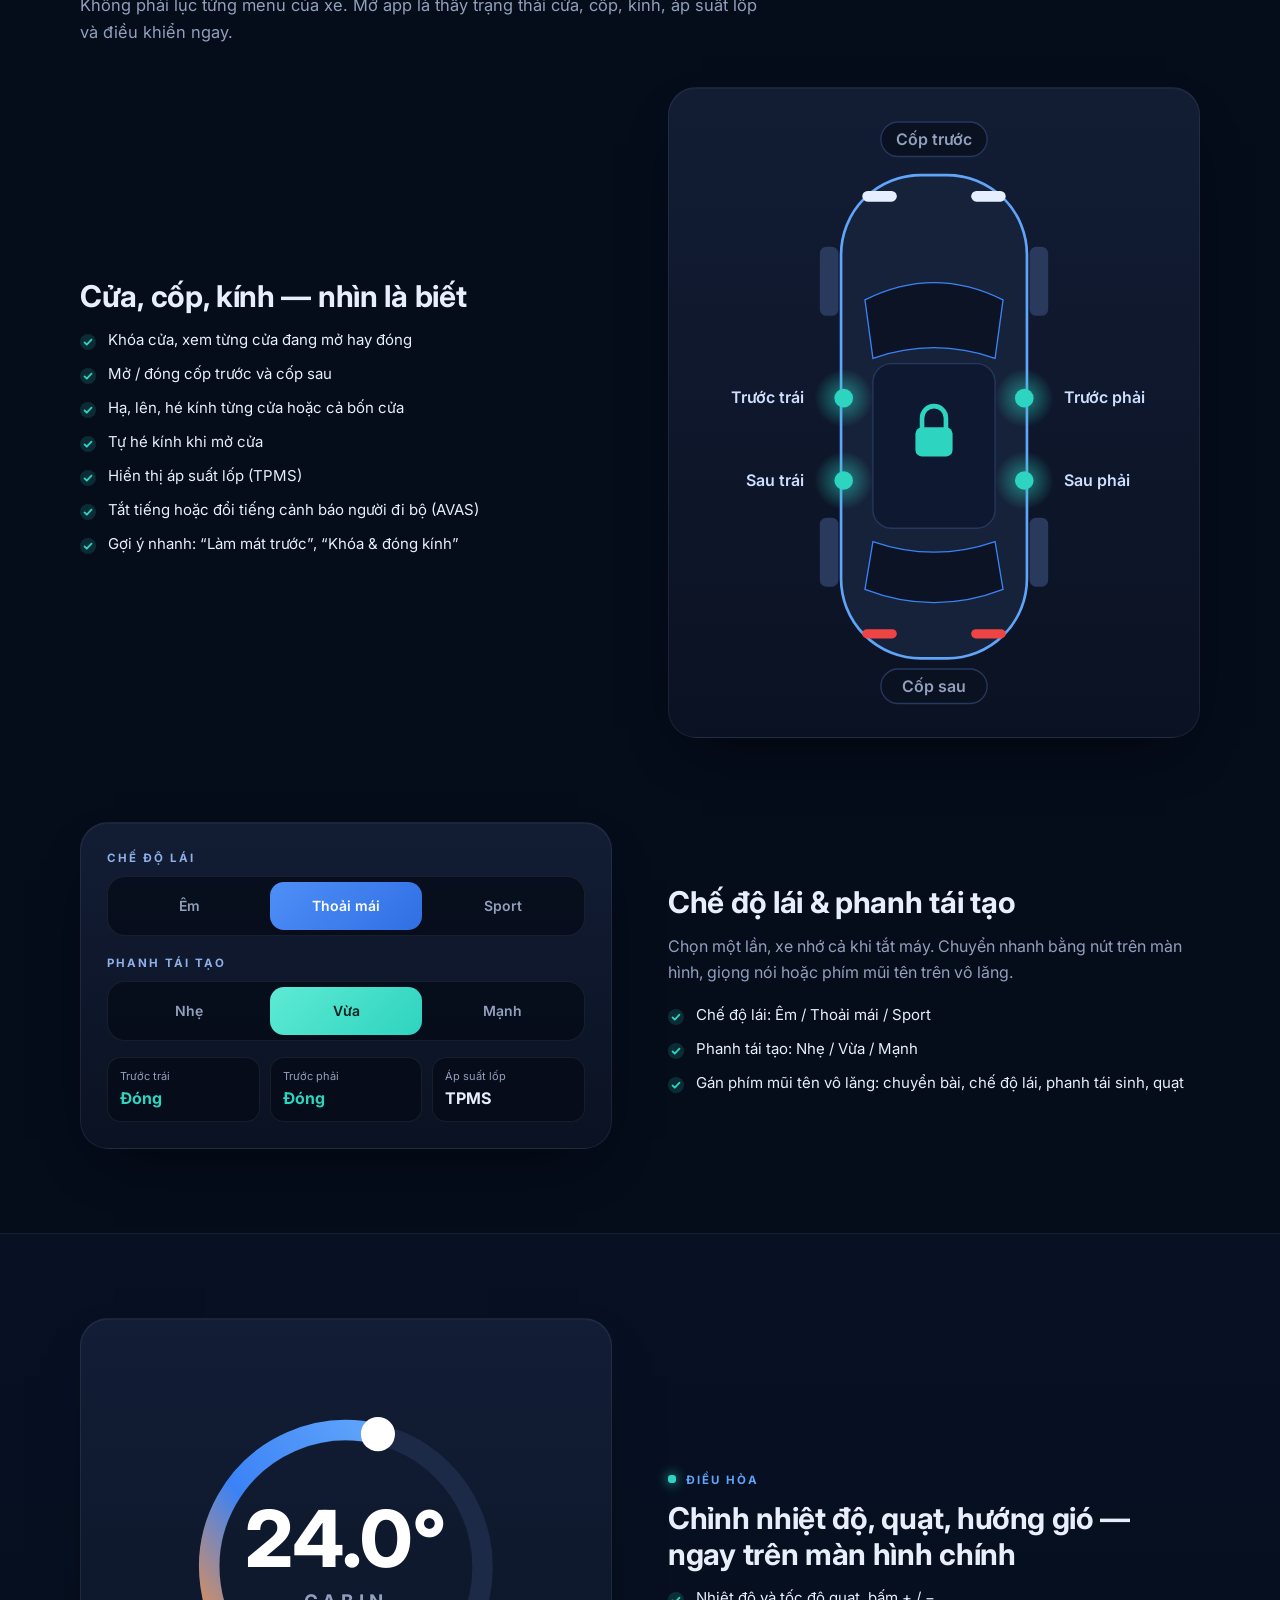
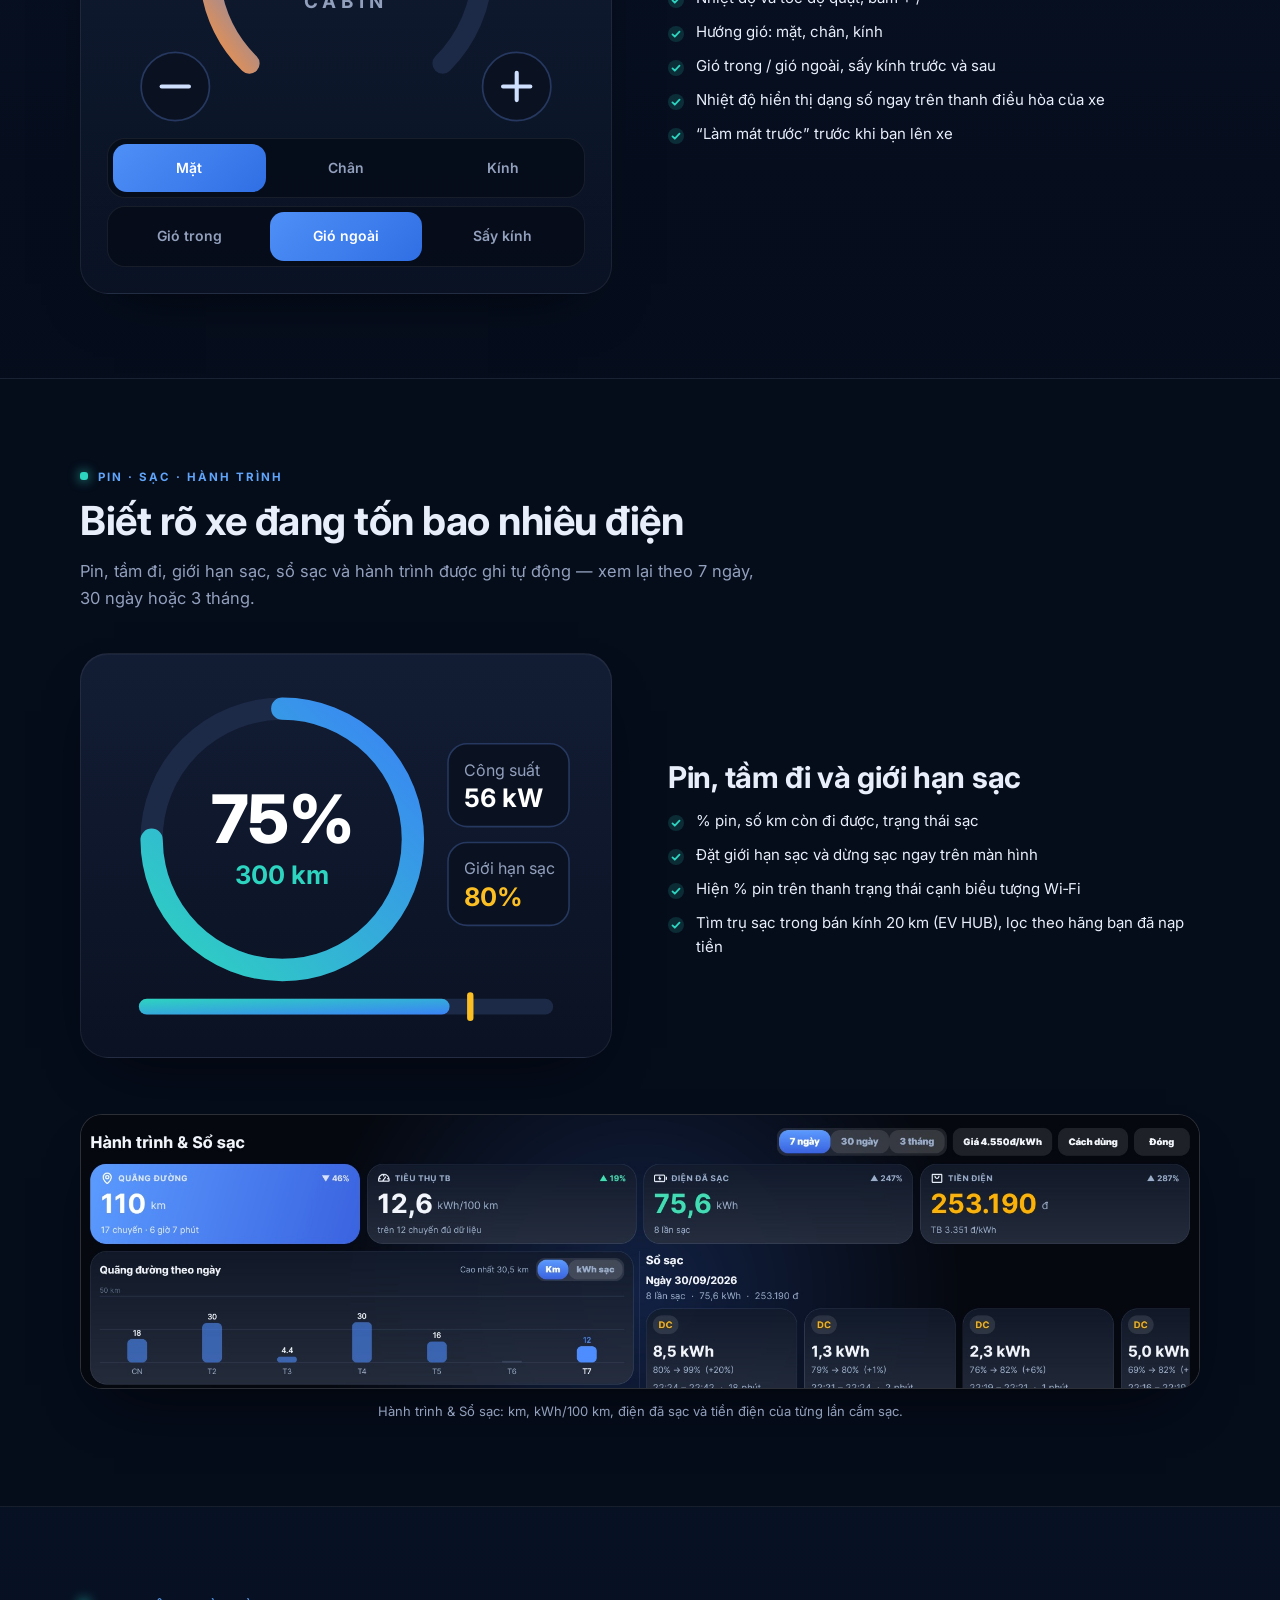
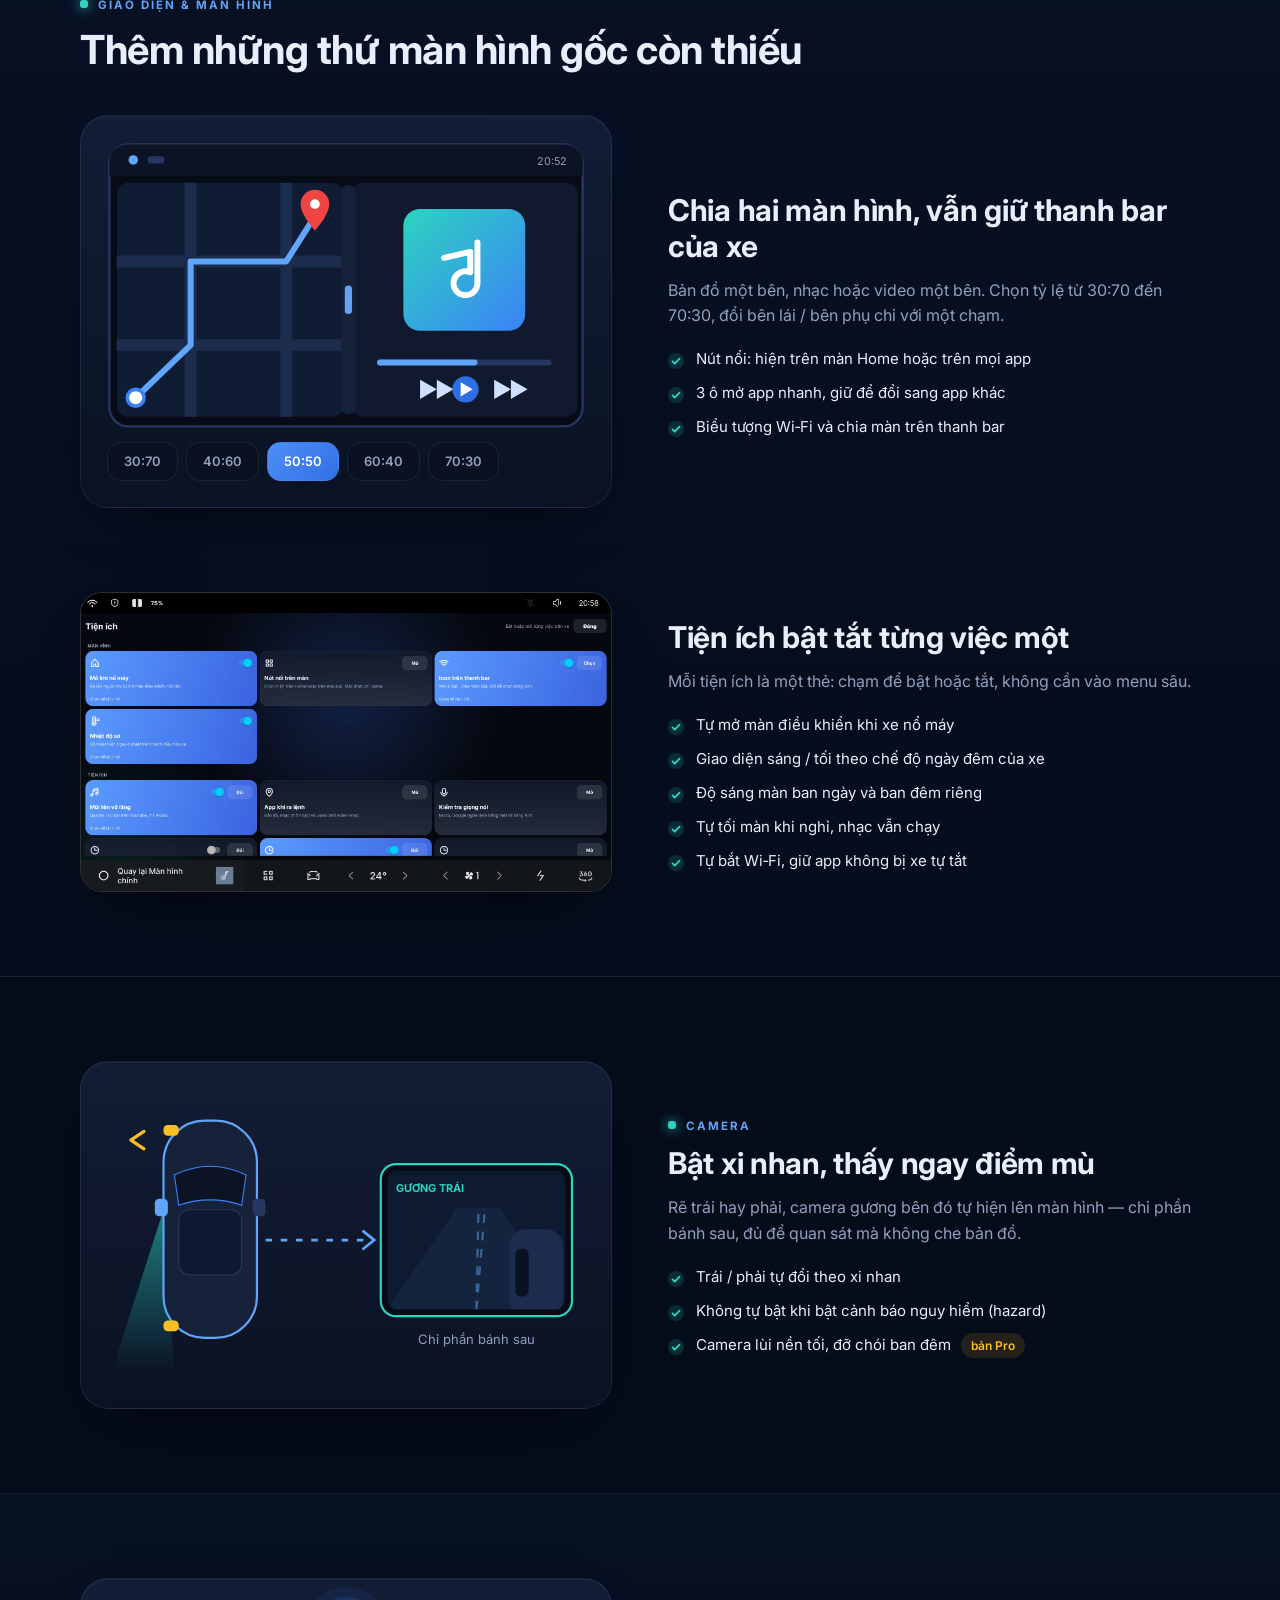
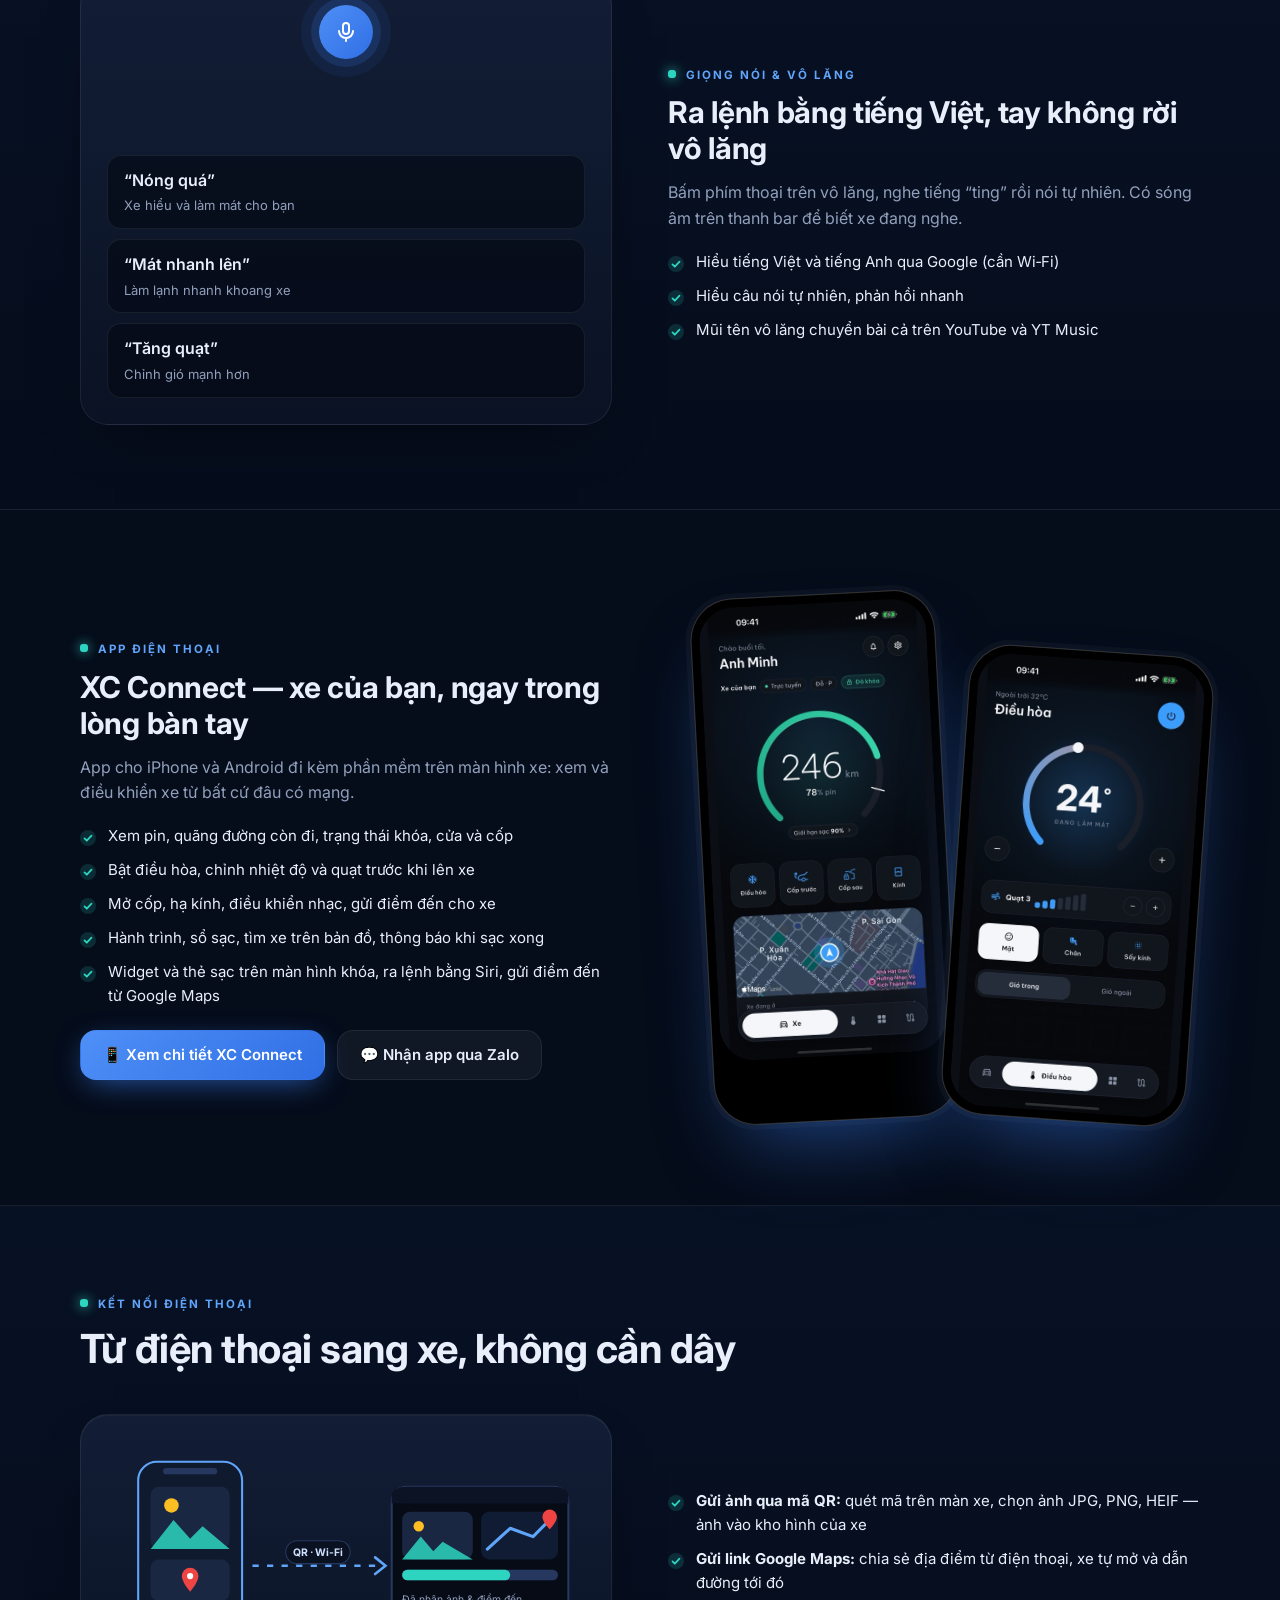
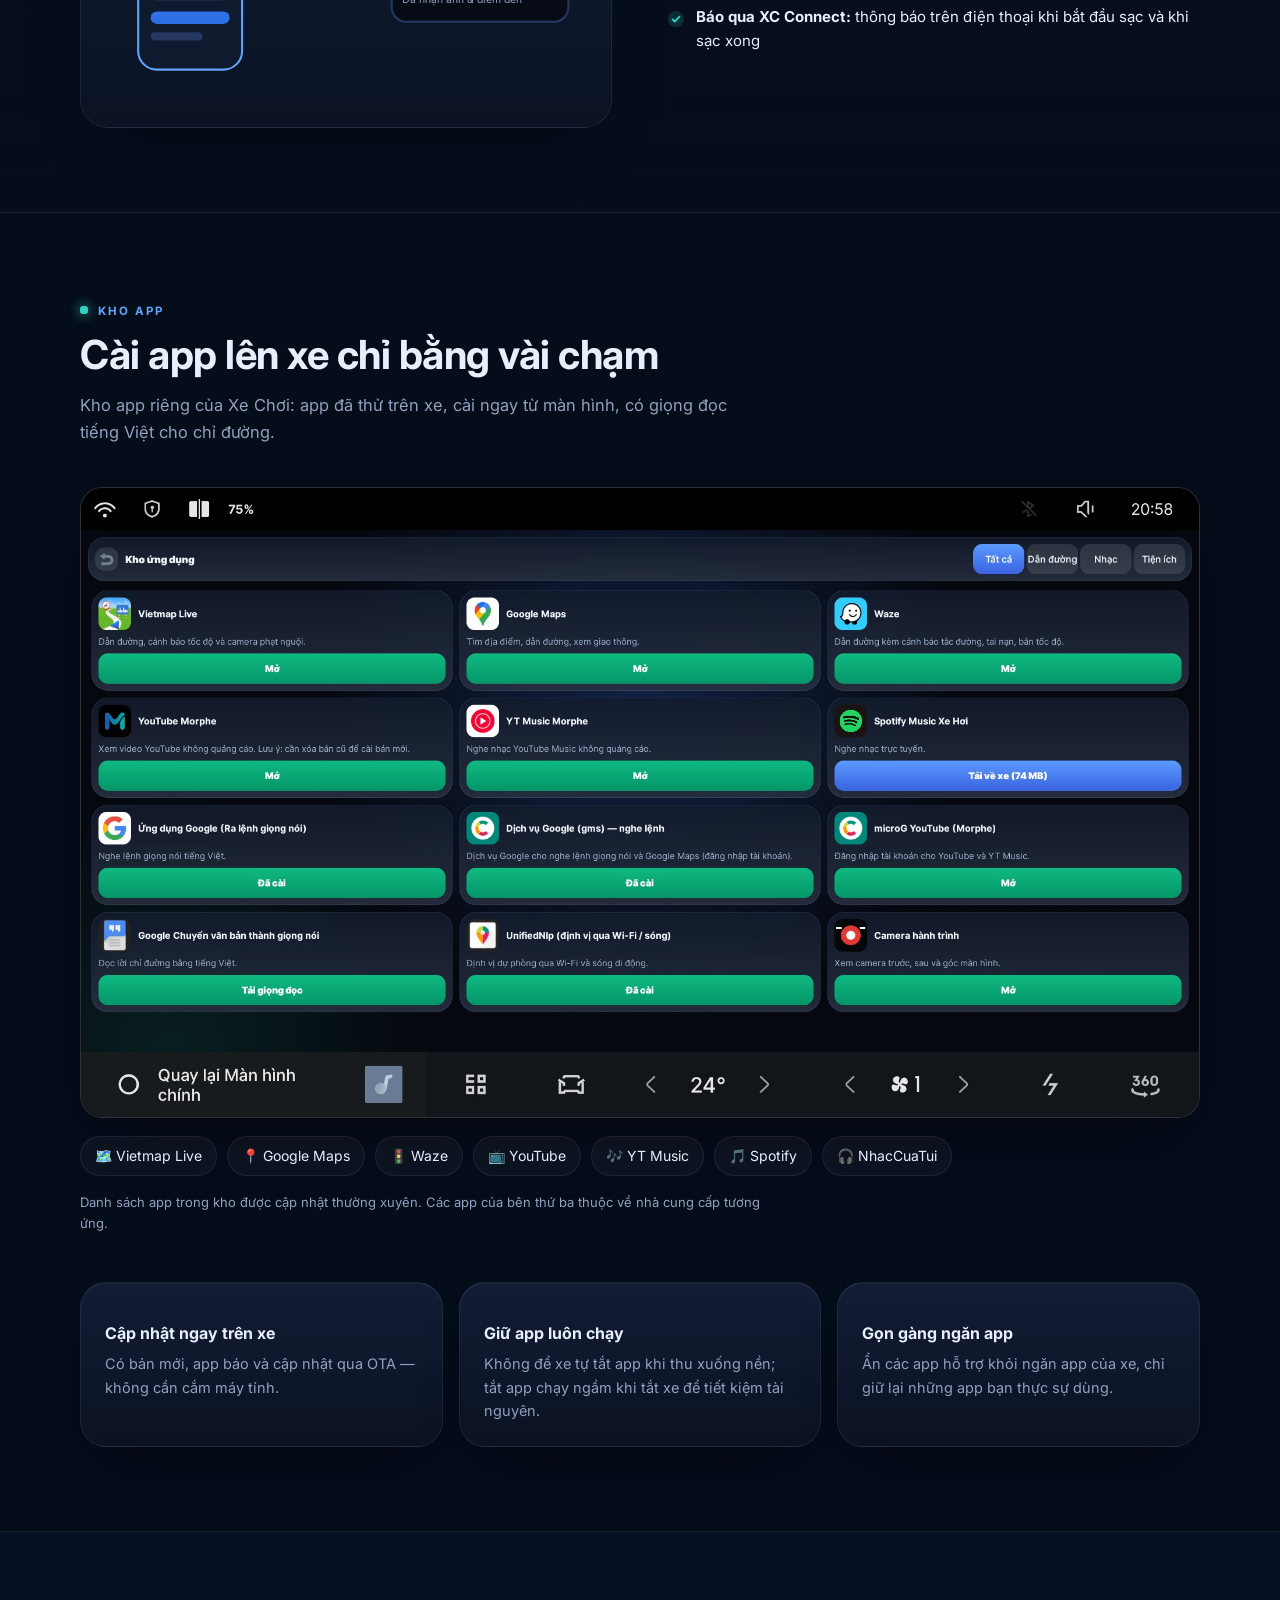
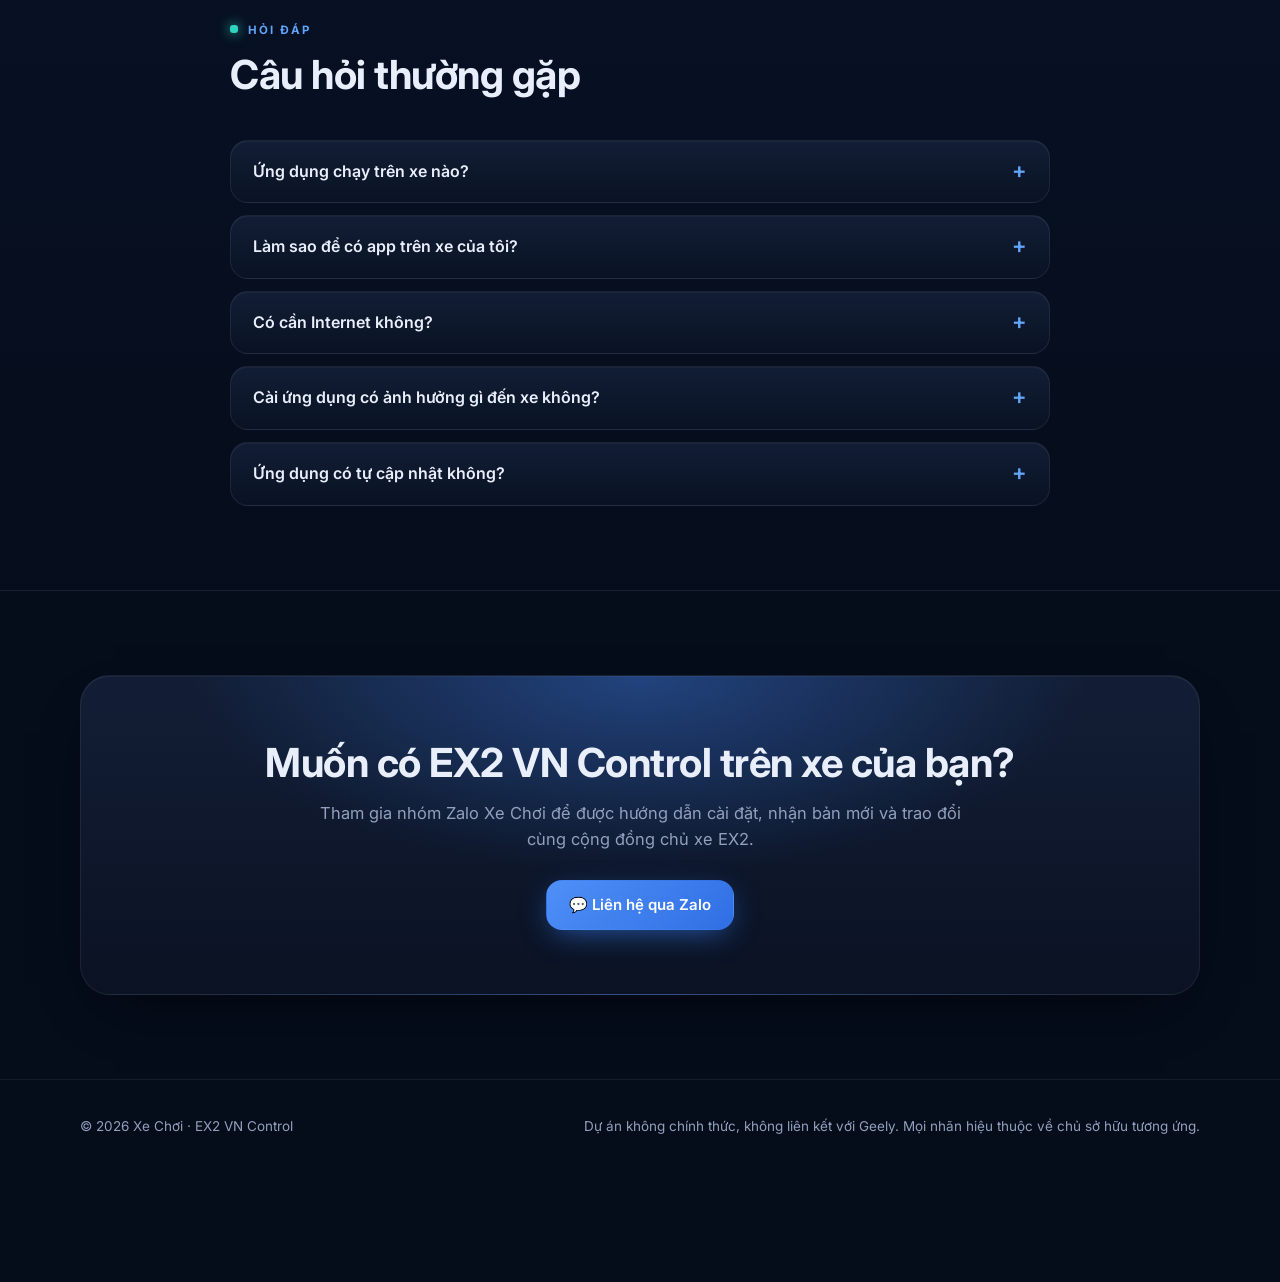
==== commit 1c4bee84: "XC Connect: thay hình vẽ bằng ảnh chụp thật của app 1.0.4 Chụp từ bản 1.0.4 (17) chạy ở chế độ xem t" ====
--- a/index.html
+++ b/index.html
@@ -15,7 +15,7 @@
 <link rel="preconnect" href="https://fonts.gstatic.com" crossorigin>
 <link href="https://fonts.googleapis.com/css2?family=Inter:wght@400;500;600;700;800&display=swap" rel="stylesheet">
 <script>document.documentElement.className+=" js"</script>
-<link rel="stylesheet" href="style.css?v=9">
+<link rel="stylesheet" href="style.css?v=11">
 </head>
 <body>
 
--- a/style.css
+++ b/style.css
@@ -531,3 +531,19 @@
 .ni.bad { background: rgba(239,68,68,.14); } .ni.bad svg { stroke: #f87171; }
 .g4 .ico { margin-bottom: 4px; }
 @media (max-width: 560px) { .wd-wrap { grid-template-columns: 1fr; } }
+
+
+/* ================= XC Connect: ảnh chụp thật ================= */
+.phone.real img { aspect-ratio: 660 / 1434; }
+.shot { margin: 0; border-radius: 22px; overflow: hidden; border: 1px solid rgba(255,255,255,.16); box-shadow: 0 30px 60px -34px rgba(0,0,0,.8); background: #05080f; }
+.shot img { display: block; width: 100%; height: auto; }
+.shots { display: grid; gap: 14px; align-content: start; }
+.shots3 { display: grid; grid-template-columns: repeat(3, 1fr); gap: 20px; align-items: start; margin-top: 56px; }
+.shots3 figure { margin: 0; }
+.shots3 .cap { margin-top: 12px; }
+.gfx.plain { background: none; border: 0; box-shadow: none; padding: 0; backdrop-filter: none; }
+.notis.col { display: grid; gap: 12px; }
+.steps-col { display: grid; gap: 14px; }
+.phones2.pair { max-width: 720px; margin: 0 auto; }
+.tag-demo { display: inline-block; margin-top: 8px; font-size: 11.5px; color: var(--muted); border: 1px dashed rgba(255,255,255,.22); border-radius: 999px; padding: 2px 10px; }
+@media (max-width: 920px) { .shots3 { grid-template-columns: 1fr; } .shots3 figure { max-width: 420px; margin: 0 auto; } }
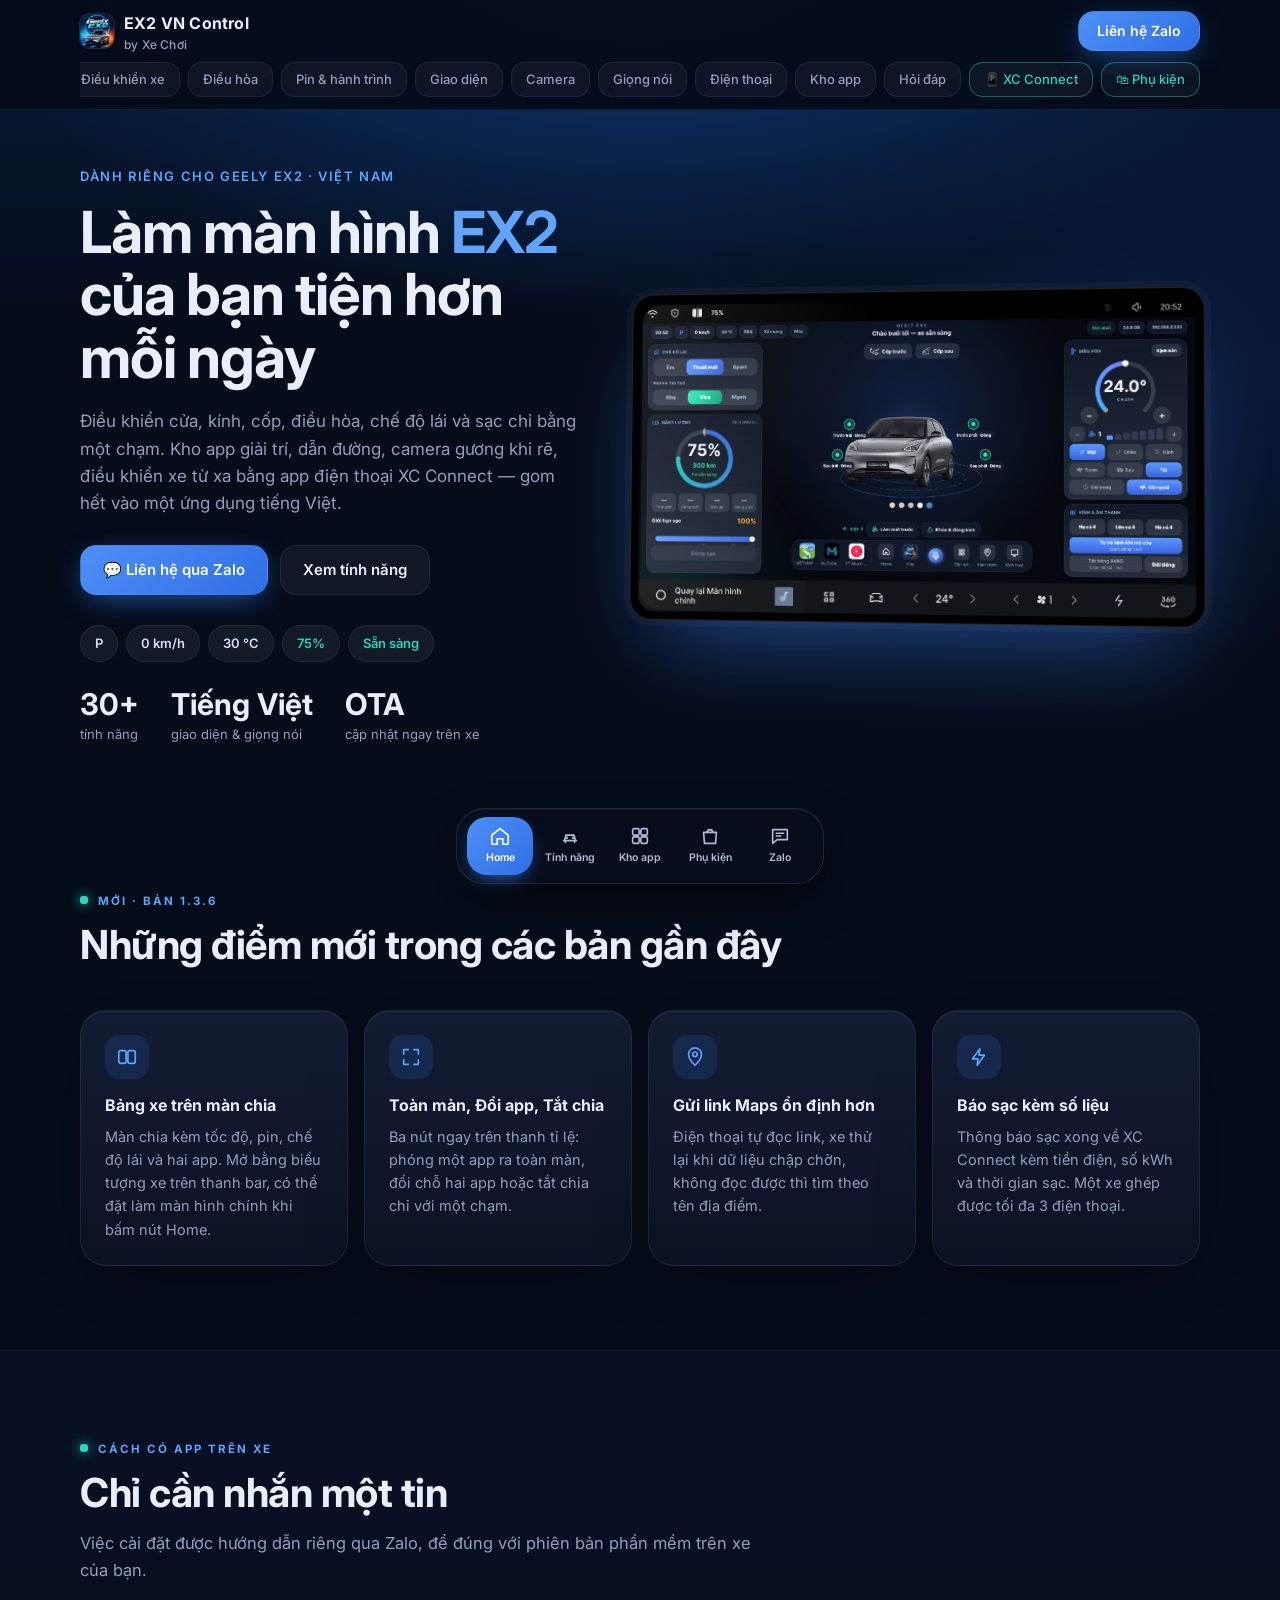
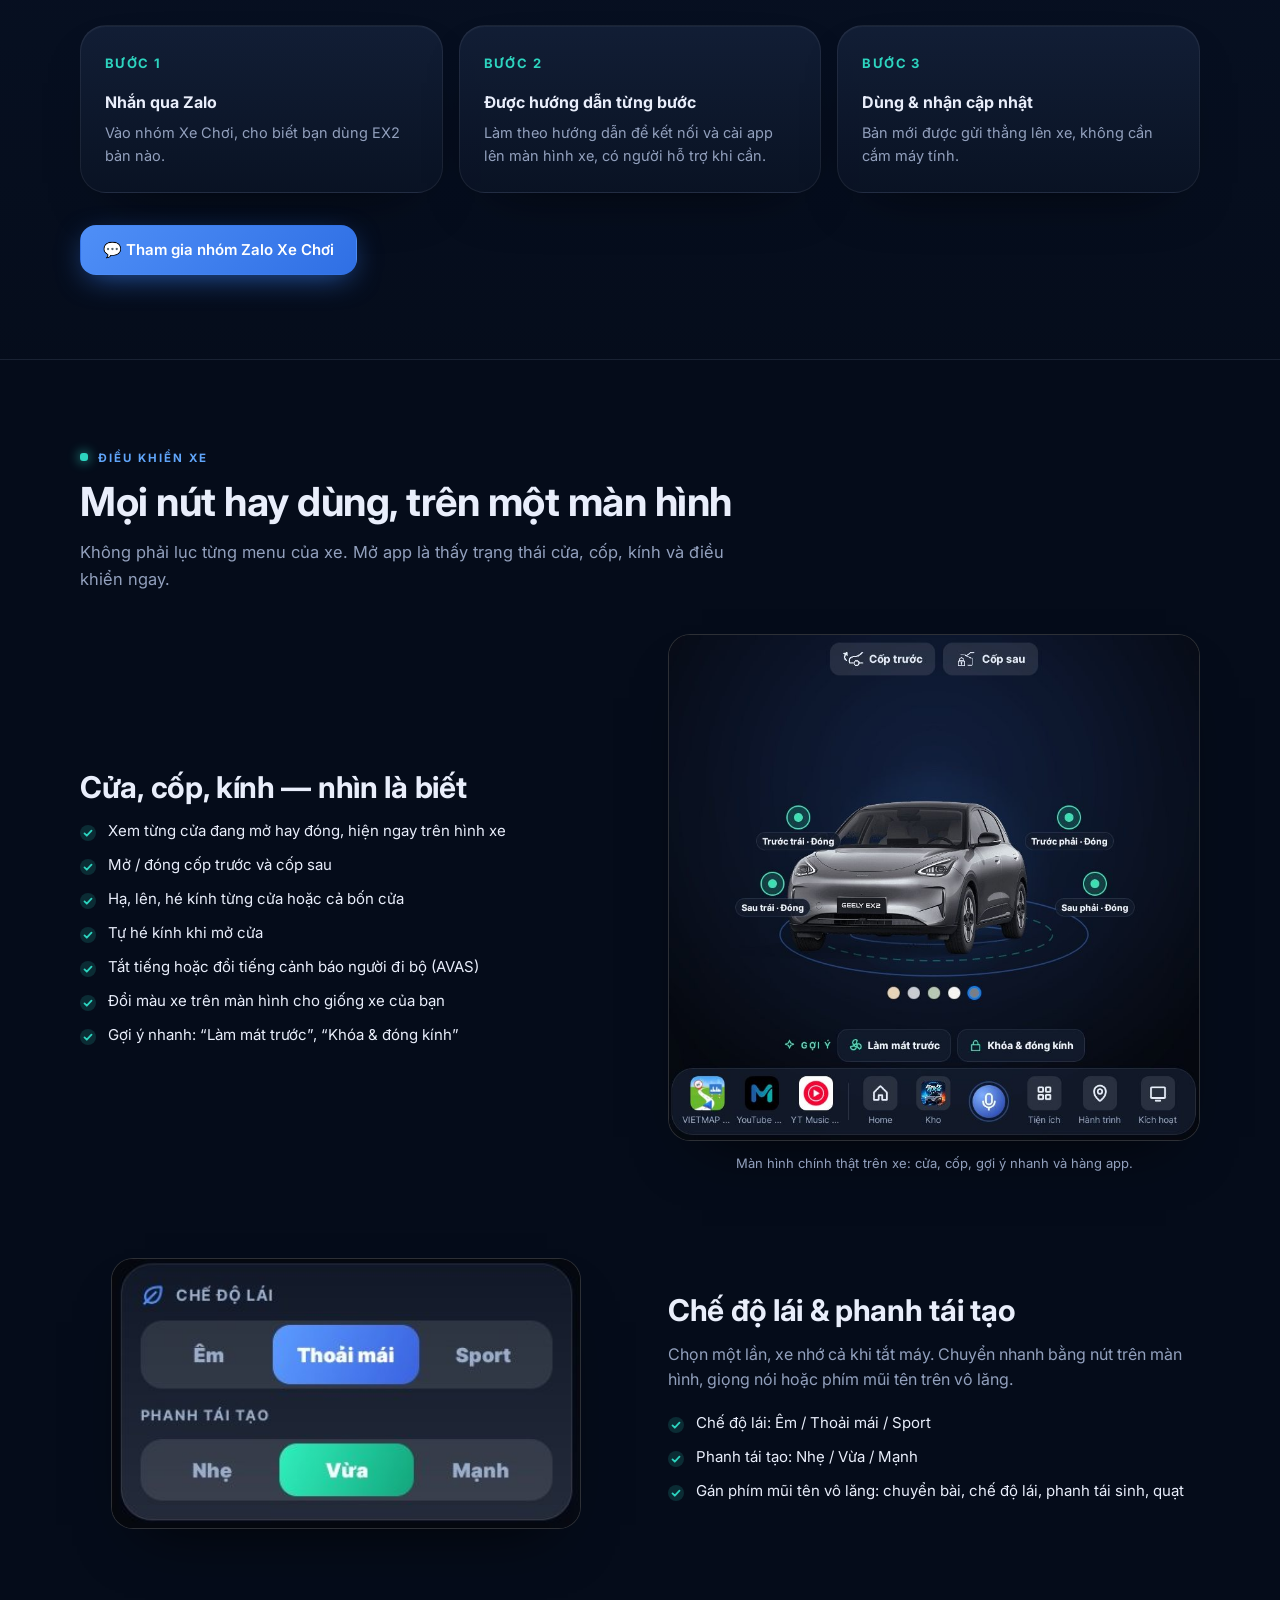
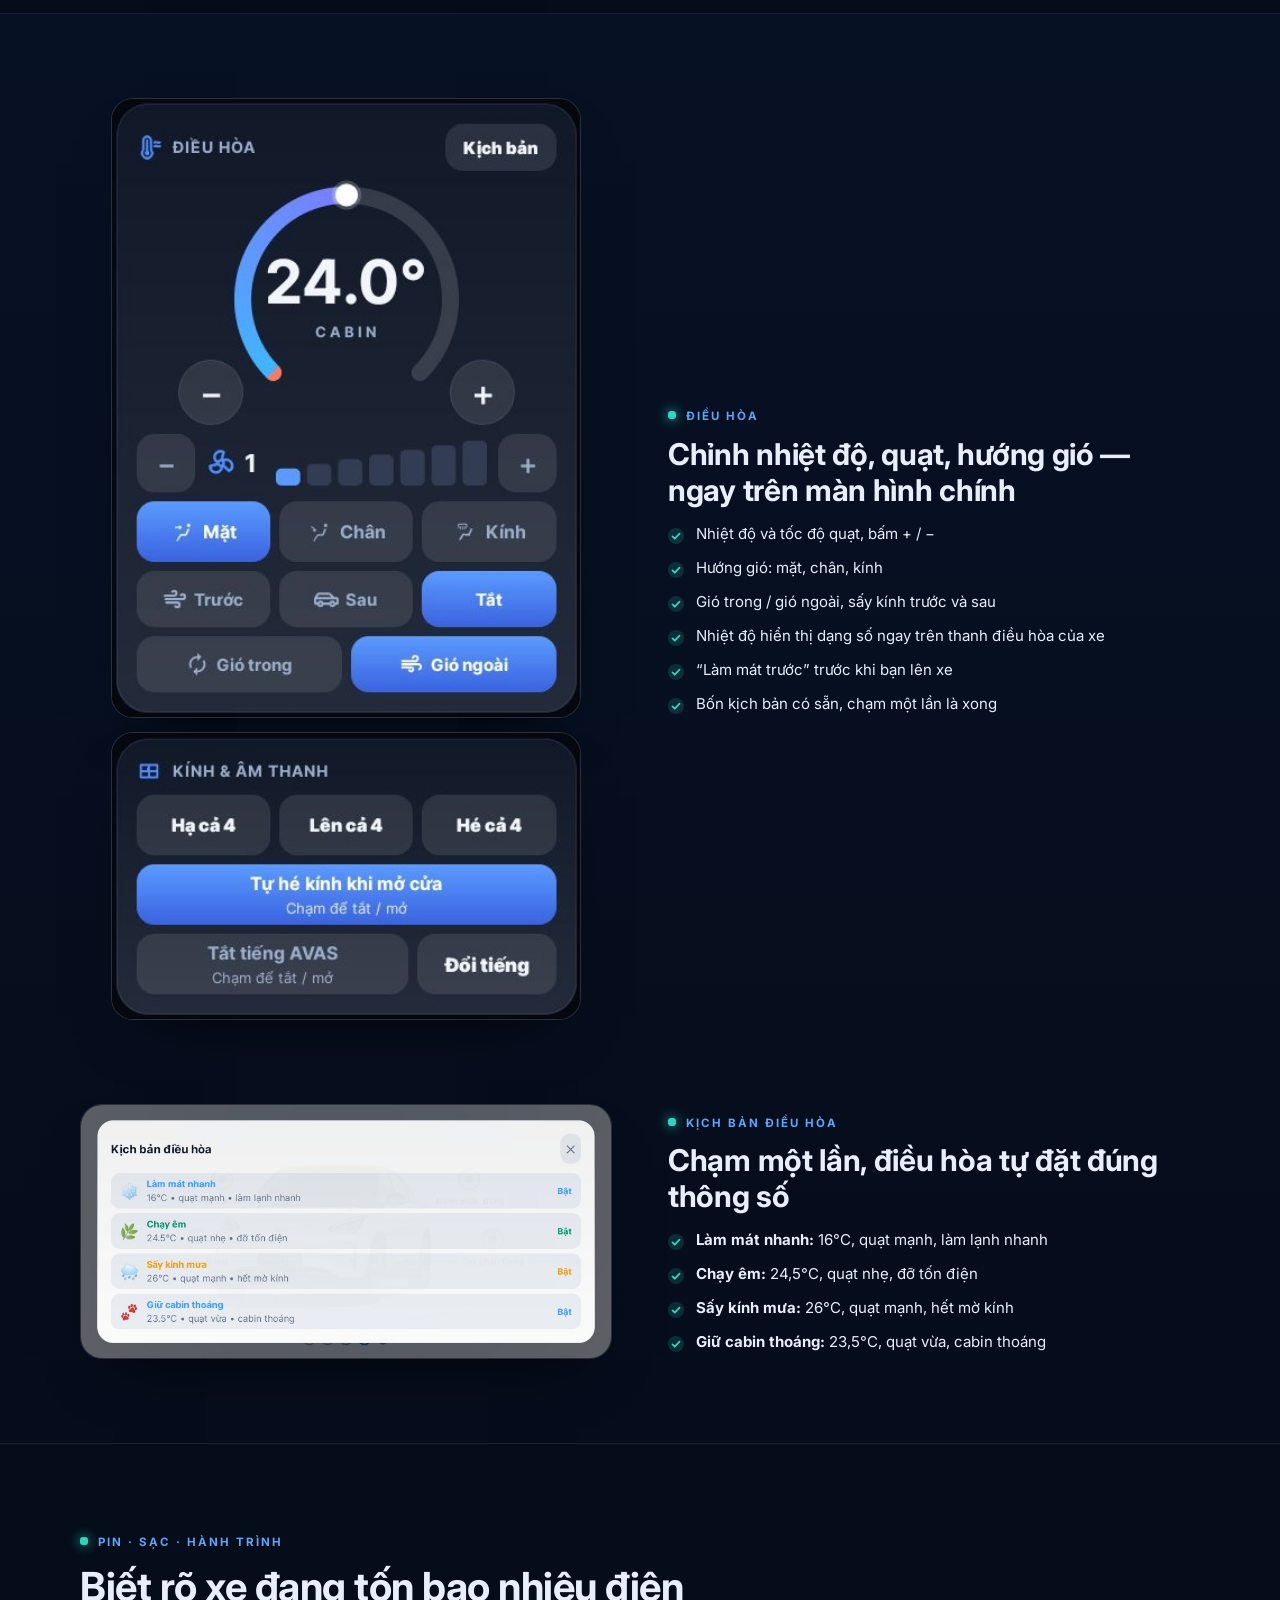
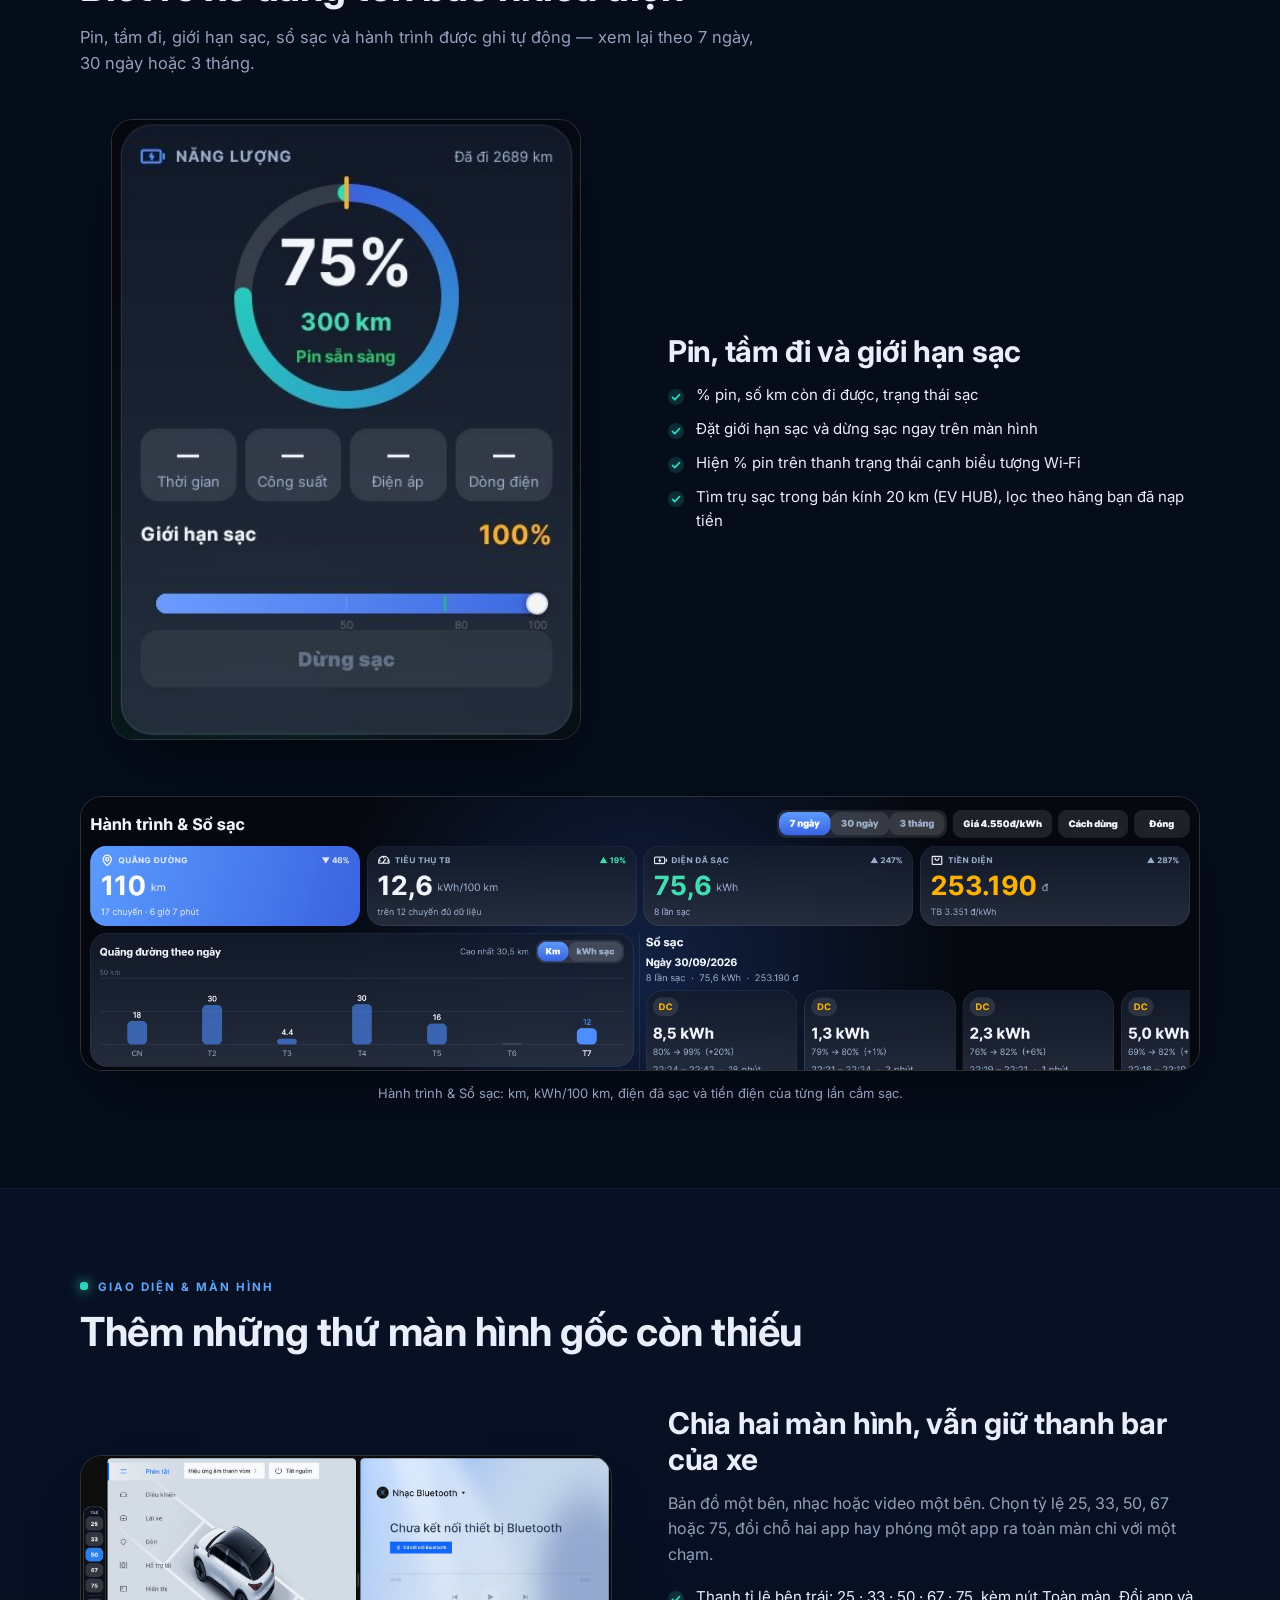
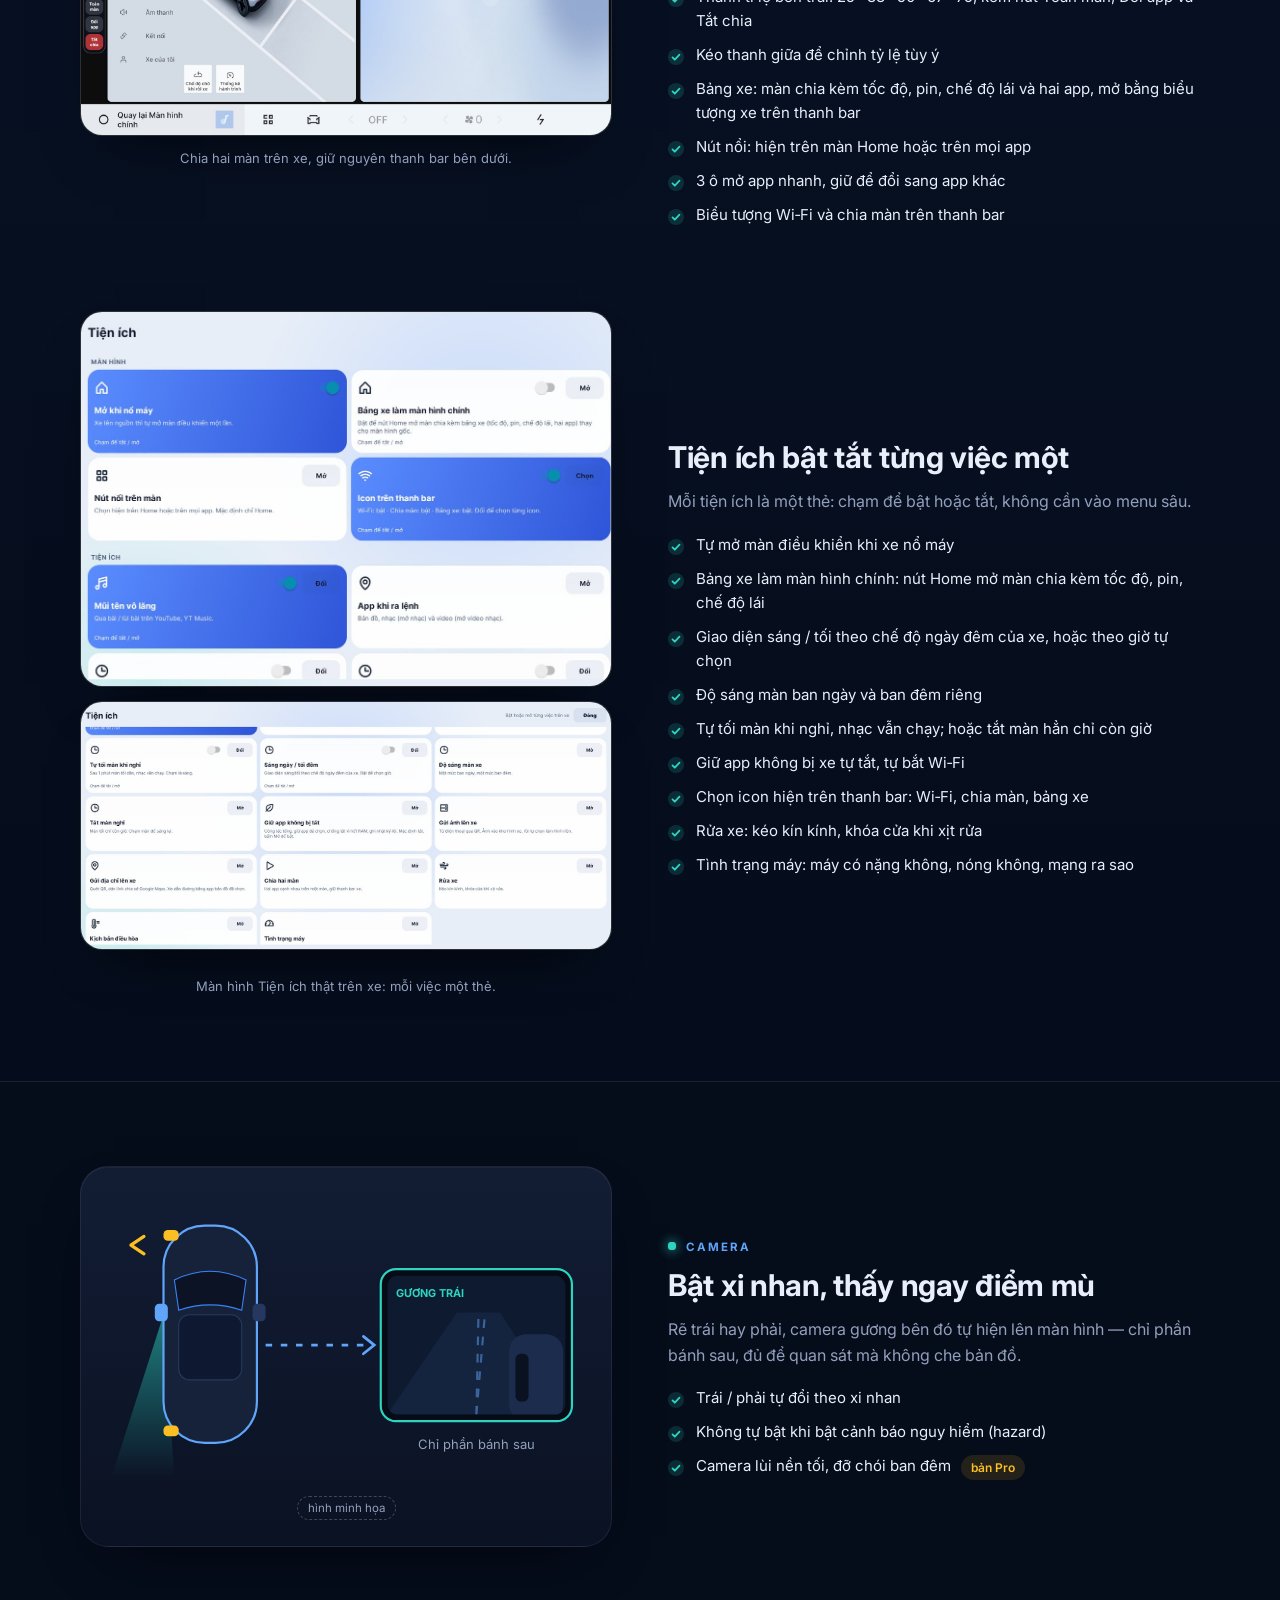
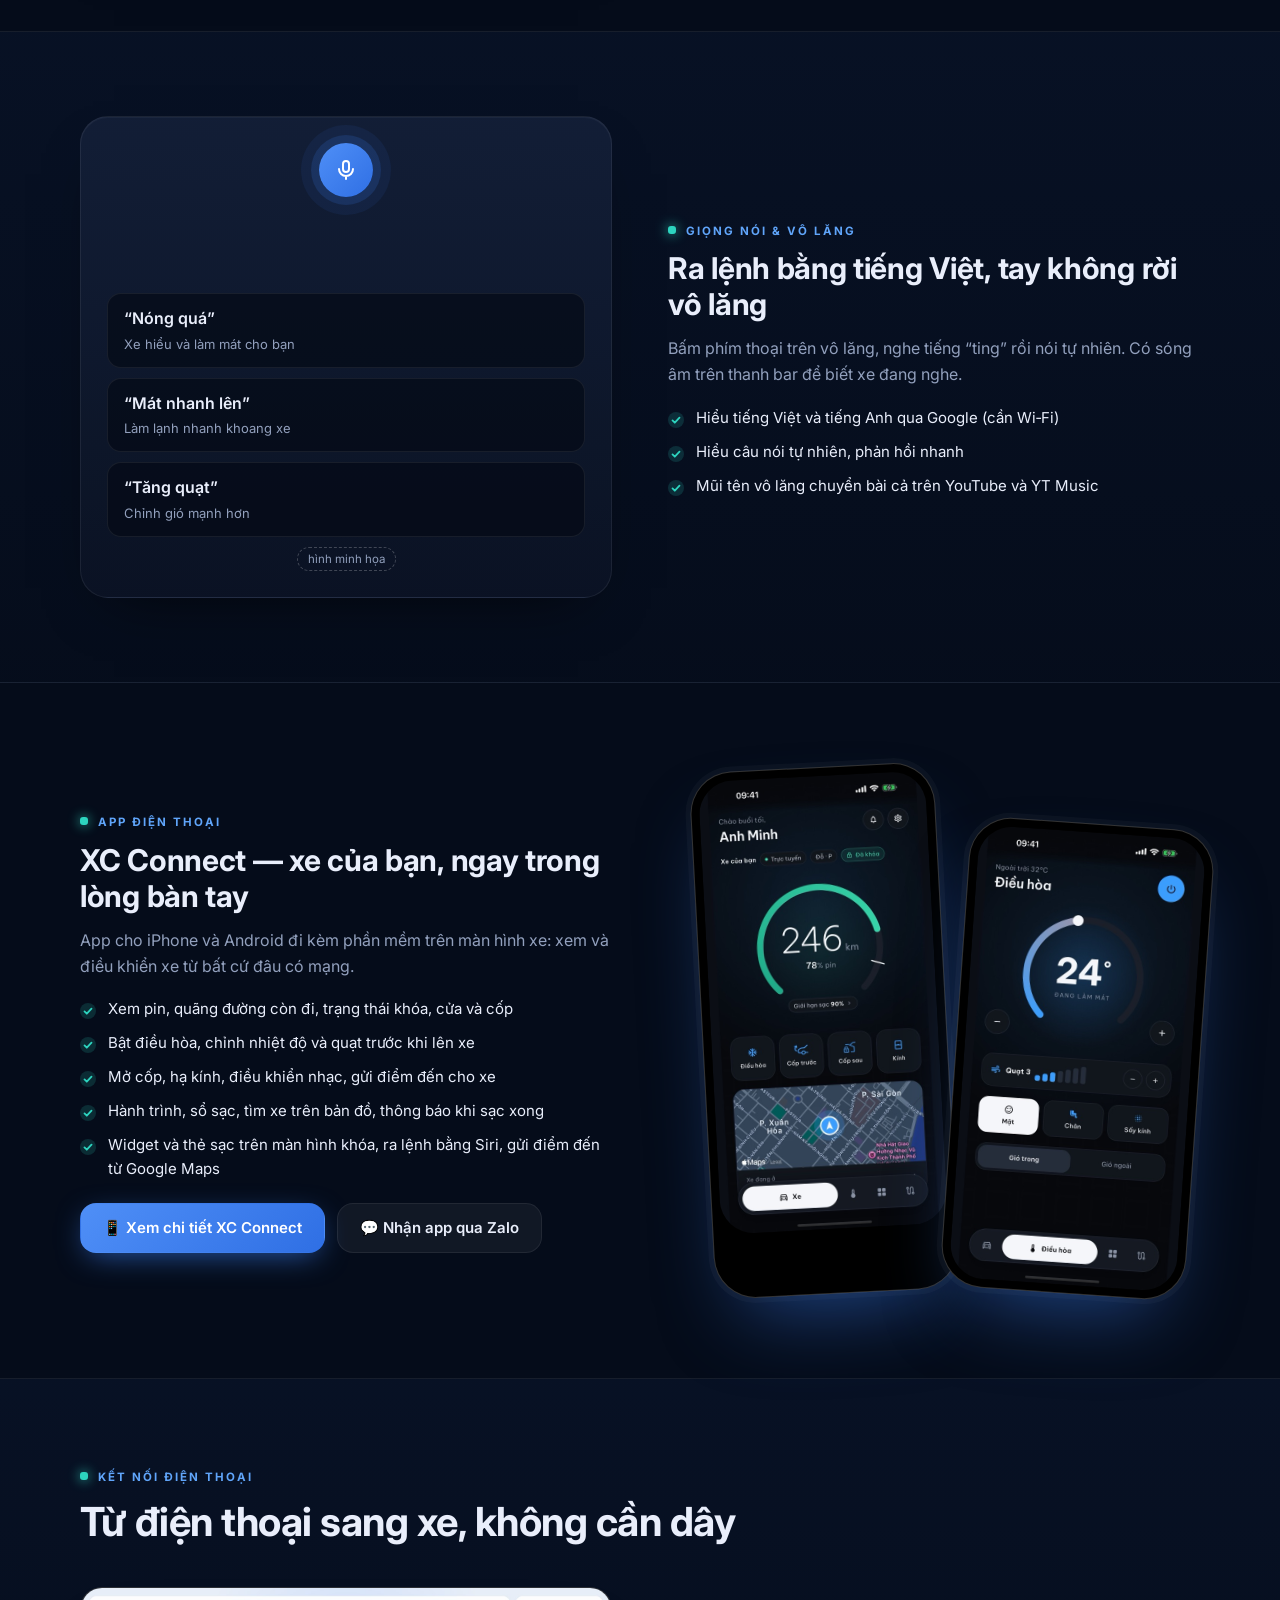
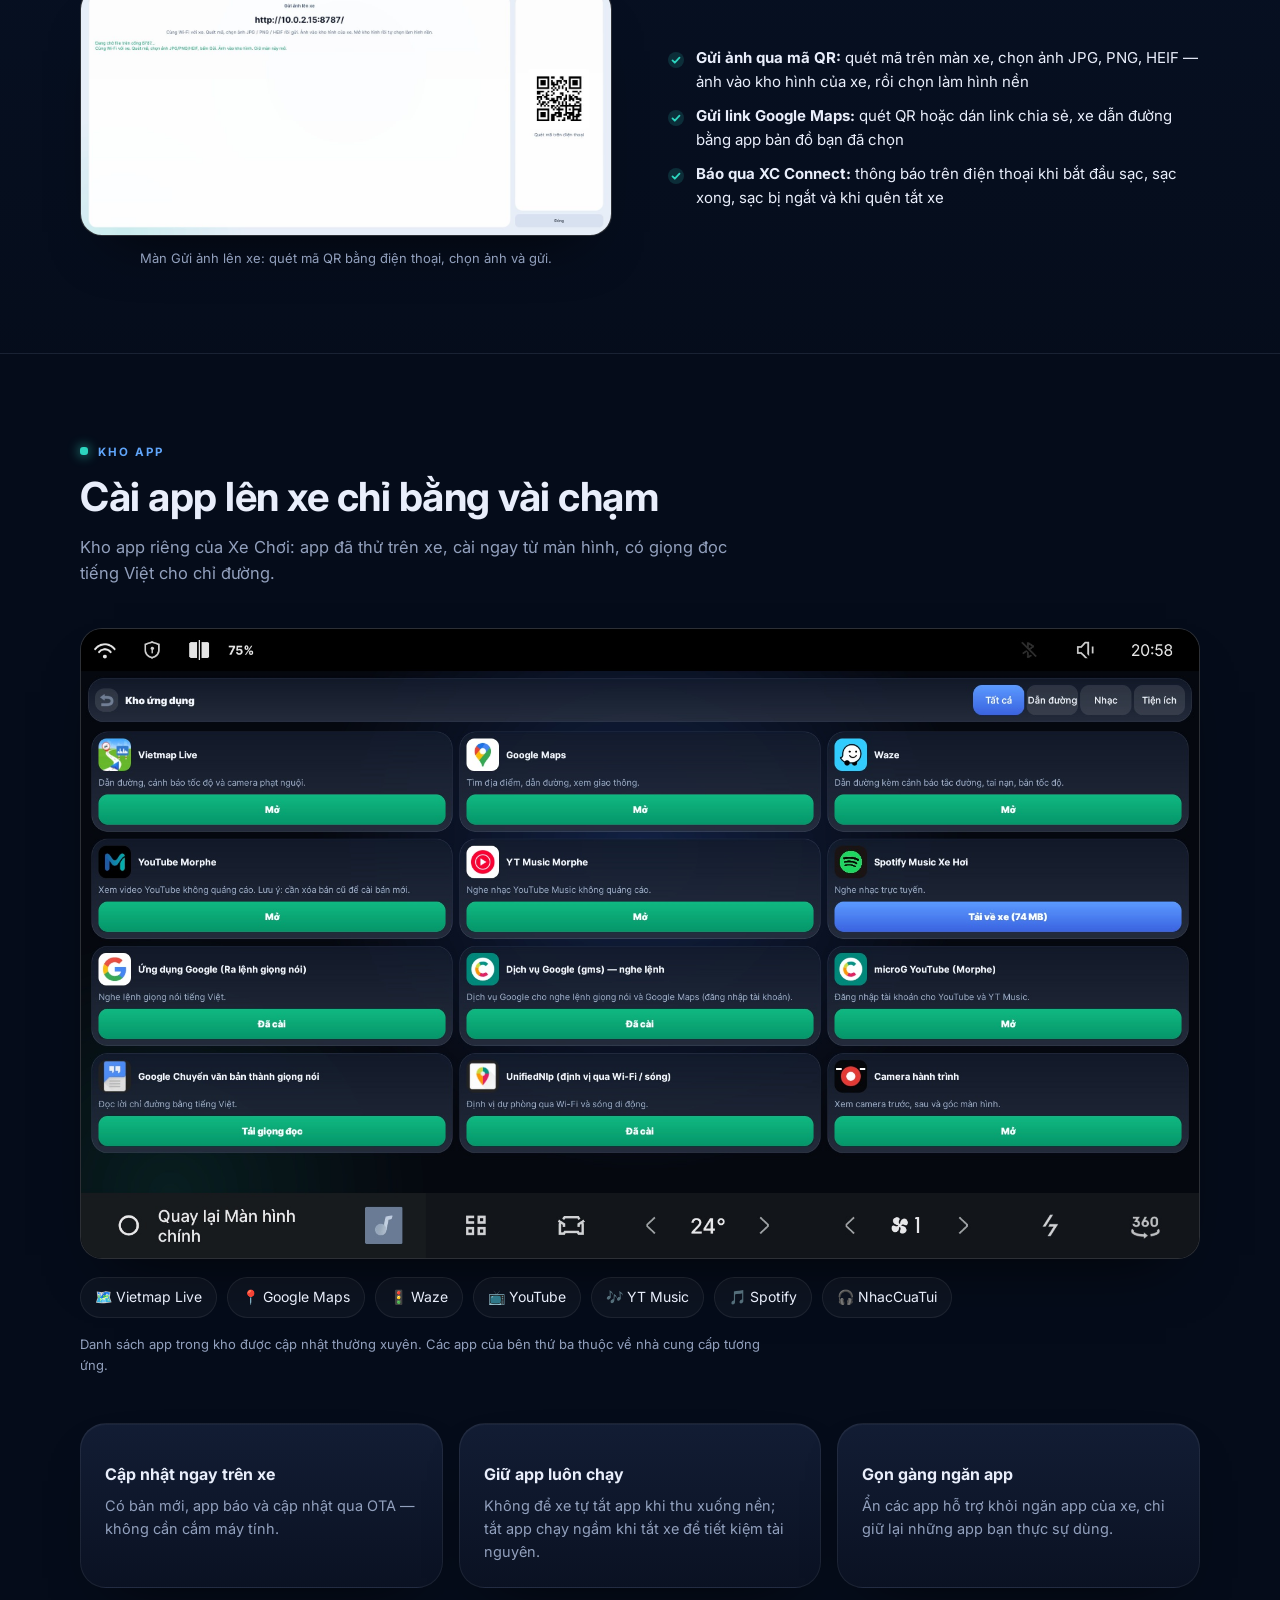
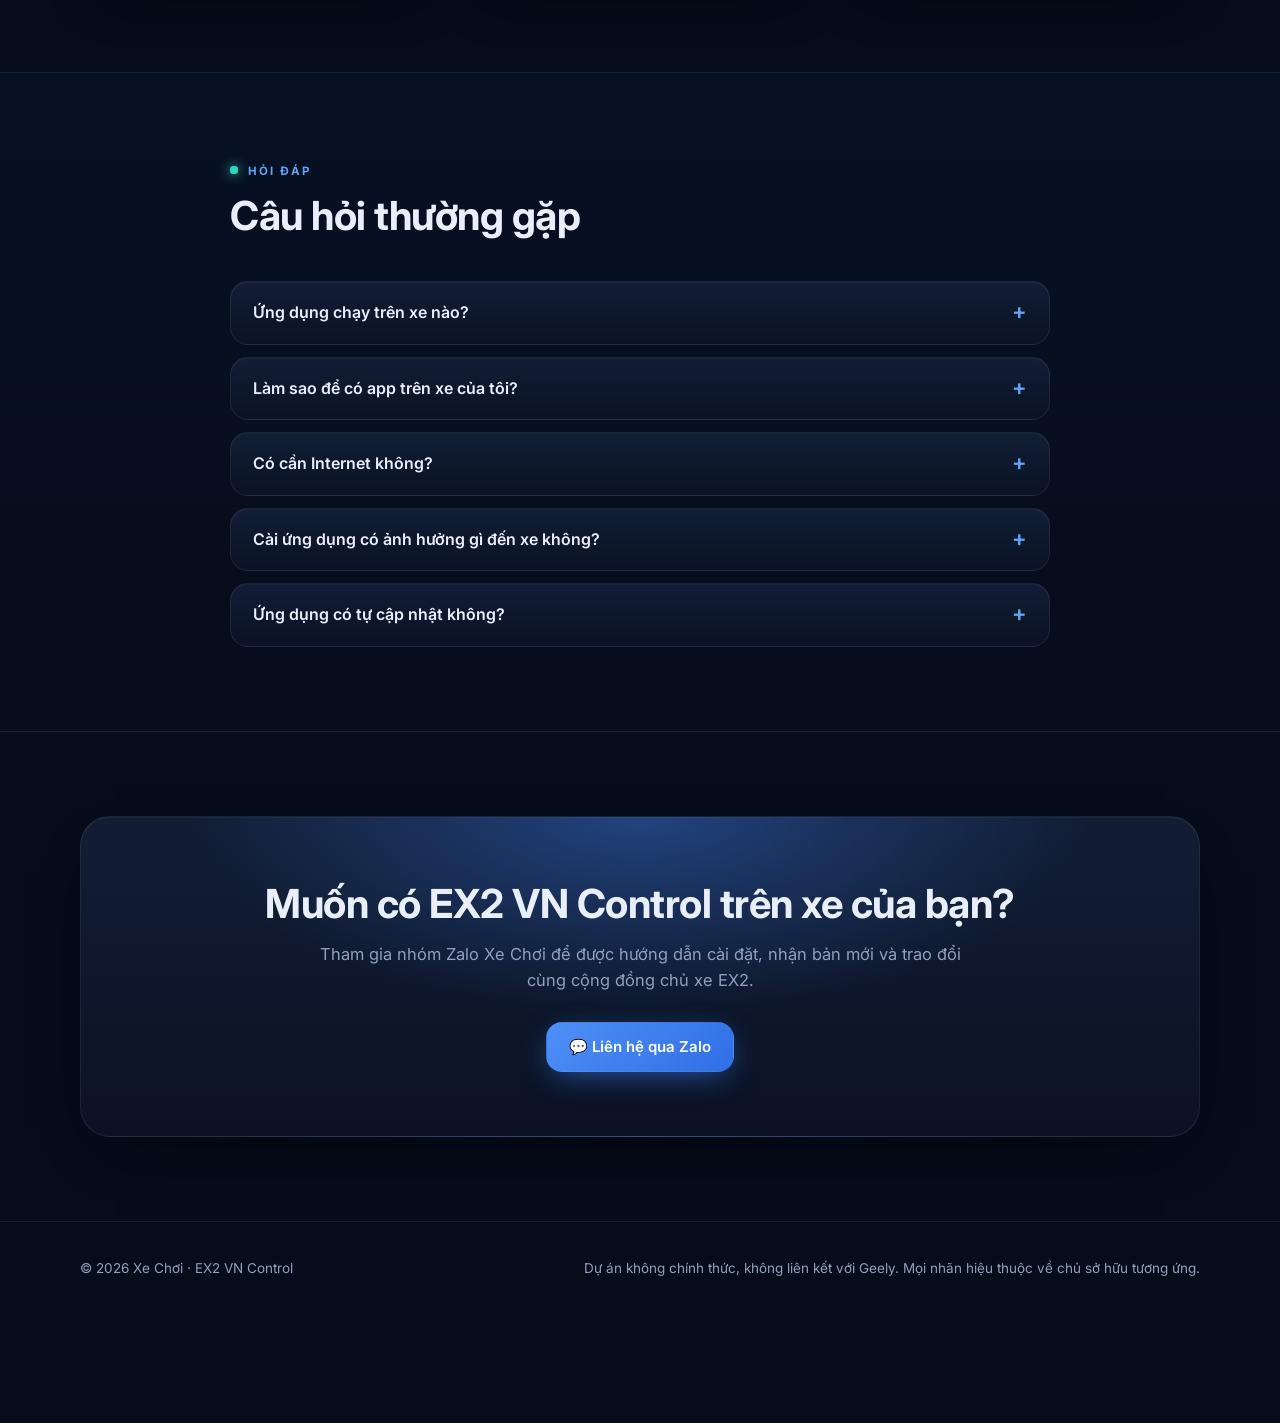
==== commit b019eb43: "Trang chủ: thay hình vẽ bằng ảnh thật màn hình xe, cập nhật tính năng bản 1.3.6 Ảnh cắt từ ảnh chụp " ====
--- a/index.html
+++ b/index.html
@@ -15,7 +15,7 @@
 <link rel="preconnect" href="https://fonts.gstatic.com" crossorigin>
 <link href="https://fonts.googleapis.com/css2?family=Inter:wght@400;500;600;700;800&display=swap" rel="stylesheet">
 <script>document.documentElement.className+=" js"</script>
-<link rel="stylesheet" href="style.css?v=11">
+<link rel="stylesheet" href="style.css?v=12">
 </head>
 <body>
 
@@ -29,6 +29,7 @@
       <a class="btn primary sm" href="https://zalo.me/g/duikjiadpf81hpdi1r5x" target="_blank" rel="noopener">Liên hệ Zalo</a>
     </div>
     <nav class="chips" aria-label="Mục lục">
+      <a href="#moi">Mới</a>
       <a href="#co-app">Có app trên xe</a>
       <a href="#dieu-khien">Điều khiển xe</a>
       <a href="#dieu-hoa">Điều hòa</a>
@@ -69,6 +70,22 @@
   </div>
 </section>
 
+<!-- CÓ GÌ MỚI -->
+<section id="moi">
+  <div class="wrap">
+    <div class="head">
+      <span class="kicker">Mới · Bản 1.3.6</span>
+      <h2>Những điểm mới trong các bản gần đây</h2>
+    </div>
+    <div class="grid g4">
+      <div class="card rv moi-card"><div class="ico"><svg viewBox="0 0 24 24"><rect x="3" y="5" width="8" height="14" rx="2"/><rect x="13" y="5" width="8" height="14" rx="2"/></svg></div><h3>Bảng xe trên màn chia</h3><p>Màn chia kèm tốc độ, pin, chế độ lái và hai app. Mở bằng biểu tượng xe trên thanh bar, có thể đặt làm màn hình chính khi bấm nút Home.</p></div>
+      <div class="card rv moi-card"><div class="ico"><svg viewBox="0 0 24 24"><path d="M4 9V4h5M20 9V4h-5M4 15v5h5M20 15v5h-5"/></svg></div><h3>Toàn màn, Đổi app, Tắt chia</h3><p>Ba nút ngay trên thanh tỉ lệ: phóng một app ra toàn màn, đổi chỗ hai app hoặc tắt chia chỉ với một chạm.</p></div>
+      <div class="card rv moi-card"><div class="ico"><svg viewBox="0 0 24 24"><path d="M12 21s7-6.500 7-12a7 7 0 10-14 0c0 5.500 7 12 7 12z"/><circle cx="12" cy="9" r="2.500"/></svg></div><h3>Gửi link Maps ổn định hơn</h3><p>Điện thoại tự đọc link, xe thử lại khi dữ liệu chập chờn, không đọc được thì tìm theo tên địa điểm.</p></div>
+      <div class="card rv moi-card"><div class="ico"><svg viewBox="0 0 24 24"><path d="M13 3L5 14h6l-1 7 8-11h-6z"/></svg></div><h3>Báo sạc kèm số liệu</h3><p>Thông báo sạc xong về XC Connect kèm tiền điện, số kWh và thời gian sạc. Một xe ghép được tối đa 3 điện thoại.</p></div>
+    </div>
+  </div>
+</section>
+
 <!-- CÓ APP TRÊN XE -->
 <section id="co-app" class="alt">
   <div class="wrap">
@@ -106,50 +123,22 @@
     <div class="head">
       <span class="kicker">Điều khiển xe</span>
       <h2>Mọi nút hay dùng, trên một màn hình</h2>
-      <p class="sub">Không phải lục từng menu của xe. Mở app là thấy trạng thái cửa, cốp, kính, áp suất lốp và điều khiển ngay.</p>
+      <p class="sub">Không phải lục từng menu của xe. Mở app là thấy trạng thái cửa, cốp, kính và điều khiển ngay.</p>
     </div>
     <div class="row">
       <div class="copy rv">
         <h3>Cửa, cốp, kính — nhìn là biết</h3>
         <ul class="ticks">
-          <li>Khóa cửa, xem từng cửa đang mở hay đóng</li>
+          <li>Xem từng cửa đang mở hay đóng, hiện ngay trên hình xe</li>
           <li>Mở / đóng cốp trước và cốp sau</li>
           <li>Hạ, lên, hé kính từng cửa hoặc cả bốn cửa</li>
           <li>Tự hé kính khi mở cửa</li>
-          <li>Hiển thị áp suất lốp (TPMS)</li>
           <li>Tắt tiếng hoặc đổi tiếng cảnh báo người đi bộ (AVAS)</li>
+          <li>Đổi màu xe trên màn hình cho giống xe của bạn</li>
           <li>Gợi ý nhanh: “Làm mát trước”, “Khóa &amp; đóng kính”</li>
         </ul>
       </div>
-      <div class="gfx rv">
-        <svg viewBox="0 0 360 450" role="img" aria-label="Sơ đồ xe nhìn từ trên xuống: cửa, cốp trước, cốp sau và khóa">
-          <defs>
-            <radialGradient id="glowT"><stop offset="0" stop-color="#2dd4bf" stop-opacity=".55"/><stop offset="1" stop-color="#2dd4bf" stop-opacity="0"/></radialGradient>
-          </defs>
-          <g transform="translate(30 0)">
-            <rect x="80" y="46" width="140" height="364" rx="60" fill="#16223a" stroke="#60a5fa" stroke-width="2"/>
-            <path d="M98 140 Q150 114 202 140 L196 184 Q150 168 104 184Z" fill="#0b1324" stroke="#3b82f6"/>
-            <rect x="104" y="188" width="92" height="124" rx="14" fill="#0e1830" stroke="#26385f"/>
-            <path d="M104 322 Q150 338 196 322 L202 358 Q150 378 98 358Z" fill="#0b1324" stroke="#3b82f6"/>
-            <rect x="64" y="100" width="14" height="52" rx="5" fill="#2a3a5c"/><rect x="222" y="100" width="14" height="52" rx="5" fill="#2a3a5c"/>
-            <rect x="64" y="304" width="14" height="52" rx="5" fill="#2a3a5c"/><rect x="222" y="304" width="14" height="52" rx="5" fill="#2a3a5c"/>
-            <rect x="96" y="58" width="26" height="8" rx="4" fill="#e5efff"/><rect x="178" y="58" width="26" height="8" rx="4" fill="#e5efff"/>
-            <rect x="96" y="388" width="26" height="7" rx="3.5" fill="#ef4444"/><rect x="178" y="388" width="26" height="7" rx="3.5" fill="#ef4444"/>
-            <rect x="136" y="236" width="28" height="22" rx="5" fill="#2dd4bf"/>
-            <path d="M141 236v-7a9 9 0 0118 0v7" fill="none" stroke="#2dd4bf" stroke-width="3.5" stroke-linecap="round"/>
-            <g fill="url(#glowT)"><circle cx="82" cy="214" r="22"/><circle cx="218" cy="214" r="22"/><circle cx="82" cy="276" r="22"/><circle cx="218" cy="276" r="22"/></g>
-            <g fill="#2dd4bf"><circle cx="82" cy="214" r="7"/><circle cx="218" cy="214" r="7"/><circle cx="82" cy="276" r="7"/><circle cx="218" cy="276" r="7"/></g>
-            <g font-size="12" font-weight="600" fill="#cfe0ff" font-family="Inter, sans-serif">
-              <text x="52" y="218" text-anchor="end">Trước trái</text><text x="248" y="218">Trước phải</text>
-              <text x="52" y="280" text-anchor="end">Sau trái</text><text x="248" y="280">Sau phải</text>
-            </g>
-            <g font-size="12" font-weight="600" fill="#92a0bd" font-family="Inter, sans-serif" text-anchor="middle">
-              <rect x="110" y="6" width="80" height="26" rx="13" fill="#0a1120" stroke="#26385f"/><text x="150" y="23">Cốp trước</text>
-              <rect x="110" y="418" width="80" height="26" rx="13" fill="#0a1120" stroke="#26385f"/><text x="150" y="435">Cốp sau</text>
-            </g>
-          </g>
-        </svg>
-      </div>
+      <div class="rv imgcol"><img class="shot" src="assets/car/dash-doors.jpg" alt="Màn hình chính trên xe: hình xe với trạng thái bốn cửa, nút cốp trước và cốp sau, gợi ý nhanh và hàng app" loading="lazy" width="840" height="800"><p class="cap">Màn hình chính thật trên xe: cửa, cốp, gợi ý nhanh và hàng app.</p></div>
     </div>
     <div class="row rev" style="margin-top:84px">
       <div class="copy rv">
@@ -161,17 +150,7 @@
           <li>Gán phím mũi tên vô lăng: chuyển bài, chế độ lái, phanh tái sinh, quạt</li>
         </ul>
       </div>
-      <div class="gfx rv">
-        <p class="lbl">Chế độ lái</p>
-        <div class="seg"><b>Êm</b><b class="on">Thoải mái</b><b>Sport</b></div>
-        <p class="lbl">Phanh tái tạo</p>
-        <div class="seg teal"><b>Nhẹ</b><b class="on">Vừa</b><b>Mạnh</b></div>
-        <div class="mini">
-          <div><small>Trước trái</small><b style="color:var(--teal)">Đóng</b></div>
-          <div><small>Trước phải</small><b style="color:var(--teal)">Đóng</b></div>
-          <div><small>Áp suất lốp</small><b>TPMS</b></div>
-        </div>
-      </div>
+      <div class="rv imgcol narrow"><img class="shot" src="assets/car/dash-drive.jpg" alt="Thẻ Chế độ lái: Êm, Thoải mái, Sport và Phanh tái tạo: Nhẹ, Vừa, Mạnh" loading="lazy" width="425" height="245"></div>
     </div>
   </div>
 </section>
@@ -180,19 +159,9 @@
 <section id="dieu-hoa" class="alt">
   <div class="wrap">
     <div class="row">
-      <div class="gfx rv">
-        <svg viewBox="0 0 280 230" role="img" aria-label="Núm chỉnh nhiệt độ điều hòa 24 độ">
-          <defs><linearGradient id="acg" x1="0" y1="1" x2="1" y2="0"><stop offset="0" stop-color="#fb923c"/><stop offset=".45" stop-color="#3b82f6"/><stop offset="1" stop-color="#60a5fa"/></linearGradient></defs>
-          <path d="M83.4 186.6 A80 80 0 1 1 196.6 186.6" fill="none" stroke="#1d2a47" stroke-width="12" stroke-linecap="round"/>
-          <path d="M83.4 186.6 A80 80 0 0 1 158.7 52.2" fill="none" stroke="url(#acg)" stroke-width="12" stroke-linecap="round"/>
-          <circle cx="158.7" cy="52.2" r="10" fill="#fff"/>
-          <text x="140" y="130" text-anchor="middle" font-size="46" font-weight="800" fill="#fff" font-family="Inter, sans-serif">24.0°</text>
-          <text x="140" y="154" text-anchor="middle" font-size="11" letter-spacing="3" fill="#92a0bd" font-weight="700" font-family="Inter, sans-serif">CABIN</text>
-          <g stroke="#26385f" fill="#0a1120"><circle cx="40" cy="200" r="20"/><circle cx="240" cy="200" r="20"/></g>
-          <g stroke="#cfe0ff" stroke-width="2.4" stroke-linecap="round"><path d="M32 200h16"/><path d="M232 200h16M240 192v16"/></g>
-        </svg>
-        <div class="seg"><b class="on">Mặt</b><b>Chân</b><b>Kính</b></div>
-        <div class="seg" style="margin-top:8px"><b>Gió trong</b><b class="on">Gió ngoài</b><b>Sấy kính</b></div>
+      <div class="rv stack imgcol narrow">
+        <img class="shot" src="assets/car/dash-ac.jpg" alt="Thẻ Điều hòa: núm 24 độ, quạt, hướng gió mặt, chân, kính, gió trong, gió ngoài" loading="lazy" width="417" height="550">
+        <img class="shot" src="assets/car/dash-glass.jpg" alt="Thẻ Kính và âm thanh: hạ cả 4, lên cả 4, hé cả 4, tự hé kính khi mở cửa, tắt tiếng AVAS" loading="lazy" width="417" height="255">
       </div>
       <div class="copy rv">
         <span class="kicker">Điều hòa</span>
@@ -203,8 +172,22 @@
           <li>Gió trong / gió ngoài, sấy kính trước và sau</li>
           <li>Nhiệt độ hiển thị dạng số ngay trên thanh điều hòa của xe</li>
           <li>“Làm mát trước” trước khi bạn lên xe</li>
-        </ul>
-      </div>
+          <li>Bốn kịch bản có sẵn, chạm một lần là xong</li>
+        </ul>
+      </div>
+    </div>
+    <div class="row rev" style="margin-top:84px">
+      <div class="copy rv">
+        <span class="kicker">Kịch bản điều hòa</span>
+        <h3>Chạm một lần, điều hòa tự đặt đúng thông số</h3>
+        <ul class="ticks">
+          <li><b>Làm mát nhanh:</b> 16°C, quạt mạnh, làm lạnh nhanh</li>
+          <li><b>Chạy êm:</b> 24,5°C, quạt nhẹ, đỡ tốn điện</li>
+          <li><b>Sấy kính mưa:</b> 26°C, quạt mạnh, hết mờ kính</li>
+          <li><b>Giữ cabin thoáng:</b> 23,5°C, quạt vừa, cabin thoáng</li>
+        </ul>
+      </div>
+      <div class="rv imgcol"><img class="shot" src="assets/car/ac-scenario.jpg" alt="Hộp Kịch bản điều hòa: Làm mát nhanh, Chạy êm, Sấy kính mưa, Giữ cabin thoáng" loading="lazy" width="920" height="440"></div>
     </div>
   </div>
 </section>
@@ -218,22 +201,7 @@
       <p class="sub">Pin, tầm đi, giới hạn sạc, sổ sạc và hành trình được ghi tự động — xem lại theo 7 ngày, 30 ngày hoặc 3 tháng.</p>
     </div>
     <div class="row">
-      <div class="gfx rv">
-        <svg viewBox="0 0 300 220" role="img" aria-label="Vòng tròn pin 75 phần trăm, tầm đi 300 km">
-          <defs><linearGradient id="rg" x1="0" y1="0" x2="1" y2="1"><stop offset="0" stop-color="#2dd4bf"/><stop offset="1" stop-color="#3b82f6"/></linearGradient></defs>
-          <circle cx="110" cy="100" r="82" fill="none" stroke="#1d2a47" stroke-width="14"/>
-          <circle cx="110" cy="100" r="82" fill="none" stroke="url(#rg)" stroke-width="14" stroke-linecap="round" stroke-dasharray="386 515" transform="rotate(-90 110 100)"/>
-          <text x="110" y="102" text-anchor="middle" font-size="42" font-weight="800" fill="#fff" font-family="Inter, sans-serif">75%</text>
-          <text x="110" y="128" text-anchor="middle" font-size="16" font-weight="700" fill="#2dd4bf" font-family="Inter, sans-serif">300 km</text>
-          <g font-family="Inter, sans-serif">
-            <rect x="214" y="40" width="76" height="52" rx="12" fill="#0a1120" stroke="#26385f"/><text x="224" y="60" font-size="10" fill="#92a0bd">Công suất</text><text x="224" y="80" font-size="16" font-weight="700" fill="#fff">56 kW</text>
-            <rect x="214" y="102" width="76" height="52" rx="12" fill="#0a1120" stroke="#26385f"/><text x="224" y="122" font-size="10" fill="#92a0bd">Giới hạn sạc</text><text x="224" y="142" font-size="16" font-weight="700" fill="#fbbf24">80%</text>
-          </g>
-          <rect x="20" y="200" width="260" height="10" rx="5" fill="#1d2a47"/>
-          <rect x="20" y="200" width="195" height="10" rx="5" fill="url(#rg)"/>
-          <rect x="226" y="196" width="4" height="18" rx="2" fill="#fbbf24"/>
-        </svg>
-      </div>
+      <div class="rv imgcol narrow"><img class="shot" src="assets/car/dash-energy.jpg" alt="Thẻ Năng lượng: vòng pin, tầm đi, giới hạn sạc và nút dừng sạc" loading="lazy" width="425" height="562"></div>
       <div class="copy rv">
         <h3>Pin, tầm đi và giới hạn sạc</h3>
         <ul class="ticks">
@@ -261,49 +229,37 @@
     <div class="row rev">
       <div class="copy rv">
         <h3>Chia hai màn hình, vẫn giữ thanh bar của xe</h3>
-        <p>Bản đồ một bên, nhạc hoặc video một bên. Chọn tỷ lệ từ 30:70 đến 70:30, đổi bên lái / bên phụ chỉ với một chạm.</p>
-        <ul class="ticks">
+        <p>Bản đồ một bên, nhạc hoặc video một bên. Chọn tỷ lệ 25, 33, 50, 67 hoặc 75, đổi chỗ hai app hay phóng một app ra toàn màn chỉ với một chạm.</p>
+        <ul class="ticks">
+          <li>Thanh tỉ lệ bên trái: 25 · 33 · 50 · 67 · 75, kèm nút Toàn màn, Đổi app và Tắt chia</li>
+          <li>Kéo thanh giữa để chỉnh tỷ lệ tùy ý</li>
+          <li>Bảng xe: màn chia kèm tốc độ, pin, chế độ lái và hai app, mở bằng biểu tượng xe trên thanh bar</li>
           <li>Nút nổi: hiện trên màn Home hoặc trên mọi app</li>
           <li>3 ô mở app nhanh, giữ để đổi sang app khác</li>
           <li>Biểu tượng Wi‑Fi và chia màn trên thanh bar</li>
         </ul>
       </div>
-      <div class="gfx rv">
-        <svg viewBox="0 0 400 240" role="img" aria-label="Màn hình chia đôi: bản đồ bên trái, nhạc bên phải">
-          <rect x="2" y="2" width="396" height="236" rx="16" fill="#060b16" stroke="#26385f" stroke-width="2"/>
-          <rect x="2" y="2" width="396" height="26" rx="16" fill="#0b1324"/><rect x="2" y="16" width="396" height="12" fill="#0b1324"/>
-          <circle cx="22" cy="15" r="4" fill="#60a5fa"/><rect x="34" y="12" width="14" height="6" rx="3" fill="#26385f"/><text x="372" y="19" font-size="9" fill="#92a0bd" text-anchor="middle" font-family="Inter, sans-serif">20:52</text>
-          <clipPath id="lp"><rect x="8" y="34" width="190" height="196" rx="10"/></clipPath>
-          <g clip-path="url(#lp)">
-            <rect x="8" y="34" width="190" height="196" fill="#0f1c33"/>
-            <g stroke="#1b2c4d" stroke-width="10" fill="none"><path d="M0 100H210"/><path d="M0 170H210"/><path d="M70 30V240"/><path d="M150 30V240"/></g>
-            <path d="M24 214 L70 170 L70 100 L150 100 L174 62" fill="none" stroke="#60a5fa" stroke-width="5" stroke-linecap="round" stroke-linejoin="round"/>
-            <circle cx="24" cy="214" r="7" fill="#fff" stroke="#3b82f6" stroke-width="3"/>
-            <path d="M174 40a12 12 0 0112 12c0 9-12 22-12 22s-12-13-12-22a12 12 0 0112-12z" fill="#ef4444"/><circle cx="174" cy="52" r="4" fill="#fff"/>
-          </g>
-          <rect x="204" y="34" width="190" height="196" rx="10" fill="#10192d"/>
-          <rect x="248" y="56" width="102" height="102" rx="14" fill="url(#rg)"/>
-          <path d="M310 84v34a10 10 0 11-6-9V92l-22 5" fill="none" stroke="#fff" stroke-width="5" stroke-linecap="round" stroke-linejoin="round"/>
-          <rect x="226" y="182" width="146" height="5" rx="2.5" fill="#26385f"/><rect x="226" y="182" width="84" height="5" rx="2.5" fill="#60a5fa"/>
-          <g fill="#cfe0ff"><path d="M262 199l14 8-14 8zM276 199l14 8-14 8z"/><circle cx="300" cy="207" r="11" fill="#2f6fe4"/><path d="M296 201l10 6-10 6z" fill="#fff"/><path d="M324 199l14 8-14 8zM338 199l14 8-14 8z"/></g>
-          <rect x="196" y="36" width="12" height="192" rx="6" fill="#16223a"/><rect x="199" y="120" width="6" height="24" rx="3" fill="#60a5fa"/>
-        </svg>
-        <div class="pills"><span>30:70</span><span>40:60</span><span class="on">50:50</span><span>60:40</span><span>70:30</span></div>
-      </div>
+      <div class="rv imgcol"><img class="shot" src="assets/car/split.jpg" alt="Màn hình chia đôi trên xe: hai app cạnh nhau, thanh tỉ lệ 25 33 50 67 75 và nút Toàn màn, Đổi app, Tắt chia" loading="lazy" width="1600" height="840"><p class="cap">Chia hai màn trên xe, giữ nguyên thanh bar bên dưới.</p></div>
     </div>
     <div class="row" style="margin-top:84px">
-      <div class="rv">
-        <img class="shot" src="assets/tools.jpg" alt="Màn hình Tiện ích với các công tắc bật tắt" loading="lazy" width="1920" height="1080">
+      <div class="rv stack">
+        <img class="shot" src="assets/car/tools-1.jpg" alt="Màn hình Tiện ích: Mở khi nổ máy, Bảng xe làm màn hình chính, Nút nổi trên màn, Icon trên thanh bar, Mũi tên vô lăng, App khi ra lệnh" loading="lazy" width="1100" height="775">
+        <img class="shot" src="assets/car/tools-2.jpg" alt="Màn hình Tiện ích: tự tối màn khi nghỉ, sáng ngày tối đêm, độ sáng, giữ app không bị tắt, gửi ảnh, gửi địa chỉ, chia hai màn, rửa xe, kịch bản điều hòa, tình trạng máy" loading="lazy" width="1400" height="653">
+        <p class="cap">Màn hình Tiện ích thật trên xe: mỗi việc một thẻ.</p>
       </div>
       <div class="copy rv">
         <h3>Tiện ích bật tắt từng việc một</h3>
         <p>Mỗi tiện ích là một thẻ: chạm để bật hoặc tắt, không cần vào menu sâu.</p>
         <ul class="ticks">
           <li>Tự mở màn điều khiển khi xe nổ máy</li>
-          <li>Giao diện sáng / tối theo chế độ ngày đêm của xe</li>
+          <li>Bảng xe làm màn hình chính: nút Home mở màn chia kèm tốc độ, pin, chế độ lái</li>
+          <li>Giao diện sáng / tối theo chế độ ngày đêm của xe, hoặc theo giờ tự chọn</li>
           <li>Độ sáng màn ban ngày và ban đêm riêng</li>
-          <li>Tự tối màn khi nghỉ, nhạc vẫn chạy</li>
-          <li>Tự bắt Wi‑Fi, giữ app không bị xe tự tắt</li>
+          <li>Tự tối màn khi nghỉ, nhạc vẫn chạy; hoặc tắt màn hẳn chỉ còn giờ</li>
+          <li>Giữ app không bị xe tự tắt, tự bắt Wi‑Fi</li>
+          <li>Chọn icon hiện trên thanh bar: Wi‑Fi, chia màn, bảng xe</li>
+          <li>Rửa xe: kéo kín kính, khóa cửa khi xịt rửa</li>
+          <li>Tình trạng máy: máy có nặng không, nóng không, mạng ra sao</li>
         </ul>
       </div>
     </div>
@@ -342,6 +298,7 @@
           </g>
           <text x="340" y="236" text-anchor="middle" font-size="12" fill="#92a0bd" font-family="Inter, sans-serif">Chỉ phần bánh sau</text>
         </svg>
+        <span class="tag-demo block">hình minh họa</span>
       </div>
       <div class="copy rv">
         <span class="kicker">Camera</span>
@@ -379,6 +336,7 @@
           <div>“Mát nhanh lên”<small>Làm lạnh nhanh khoang xe</small></div>
           <div>“Tăng quạt”<small>Chỉnh gió mạnh hơn</small></div>
         </div>
+        <span class="tag-demo block">hình minh họa</span>
       </div>
     </div>
   </div>
@@ -420,34 +378,12 @@
       <h2>Từ điện thoại sang xe, không cần dây</h2>
     </div>
     <div class="row">
-      <div class="gfx rv">
-        <svg viewBox="0 0 460 250" role="img" aria-label="Điện thoại gửi ảnh và địa điểm sang màn hình xe">
-          <rect x="30" y="20" width="100" height="200" rx="18" fill="#101a2e" stroke="#60a5fa" stroke-width="2"/>
-          <rect x="54" y="26" width="52" height="6" rx="3" fill="#26385f"/>
-          <rect x="42" y="44" width="76" height="60" rx="8" fill="#1a2742"/>
-          <circle cx="62" cy="62" r="7" fill="#fbbf24"/><path d="M42 104l22-28 16 18 12-12 26 22z" fill="#2dd4bf" opacity=".85"/>
-          <rect x="42" y="114" width="76" height="40" rx="8" fill="#1a2742"/>
-          <path d="M80 122a8 8 0 018 8c0 6-8 15-8 15s-8-9-8-15a8 8 0 018-8z" fill="#ef4444"/><circle cx="80" cy="130" r="3" fill="#fff"/>
-          <rect x="42" y="164" width="76" height="12" rx="6" fill="#2f6fe4"/><rect x="42" y="184" width="50" height="8" rx="4" fill="#26385f"/>
-          <path d="M140 120 H262" class="flow" fill="none" stroke="#60a5fa" stroke-width="2.5"/>
-          <path d="M258 112l10 8-10 8" fill="none" stroke="#60a5fa" stroke-width="2.5" stroke-linecap="round"/>
-          <rect x="172" y="96" width="62" height="22" rx="11" fill="#0a1120" stroke="#26385f"/><text x="203" y="111" text-anchor="middle" font-size="10" font-weight="700" fill="#cfe0ff" font-family="Inter, sans-serif">QR · Wi‑Fi</text>
-          <rect x="274" y="44" width="170" height="130" rx="14" fill="#060b16" stroke="#26385f" stroke-width="2"/>
-          <rect x="274" y="44" width="170" height="16" rx="14" fill="#0b1324"/><rect x="274" y="52" width="170" height="8" fill="#0b1324"/>
-          <rect x="284" y="68" width="68" height="46" rx="8" fill="#1a2742"/>
-          <circle cx="300" cy="82" r="5" fill="#fbbf24"/><path d="M284 114l18-22 12 14 9-9 29 17z" fill="#2dd4bf" opacity=".85"/>
-          <rect x="360" y="68" width="74" height="46" rx="8" fill="#0f1c33"/>
-          <path d="M366 104 L388 84 L410 92 L426 76" fill="none" stroke="#60a5fa" stroke-width="3" stroke-linecap="round" stroke-linejoin="round"/>
-          <path d="M426 66a7 7 0 017 7c0 5-7 12-7 12s-7-7-7-12a7 7 0 017-7z" fill="#ef4444"/>
-          <rect x="284" y="124" width="150" height="10" rx="5" fill="#26385f"/><rect x="284" y="124" width="104" height="10" rx="5" fill="#2dd4bf"/>
-          <text x="284" y="156" font-size="10" fill="#92a0bd" font-family="Inter, sans-serif">Đã nhận ảnh &amp; điểm đến</text>
-        </svg>
-      </div>
-      <div class="copy rv">
-        <ul class="ticks">
-          <li><b>Gửi ảnh qua mã QR:</b> quét mã trên màn xe, chọn ảnh JPG, PNG, HEIF — ảnh vào kho hình của xe</li>
-          <li><b>Gửi link Google Maps:</b> chia sẻ địa điểm từ điện thoại, xe tự mở và dẫn đường tới đó</li>
-          <li><b>Báo qua XC Connect:</b> thông báo trên điện thoại khi bắt đầu sạc và khi sạc xong</li>
+      <div class="rv imgcol"><img class="shot" src="assets/car/qr.jpg" alt="Màn hình Gửi ảnh lên xe: địa chỉ trong Wi‑Fi và mã QR để quét bằng điện thoại" loading="lazy" width="1400" height="653"><p class="cap">Màn Gửi ảnh lên xe: quét mã QR bằng điện thoại, chọn ảnh và gửi.</p></div>
+      <div class="copy rv">
+        <ul class="ticks">
+          <li><b>Gửi ảnh qua mã QR:</b> quét mã trên màn xe, chọn ảnh JPG, PNG, HEIF — ảnh vào kho hình của xe, rồi chọn làm hình nền</li>
+          <li><b>Gửi link Google Maps:</b> quét QR hoặc dán link chia sẻ, xe dẫn đường bằng app bản đồ bạn đã chọn</li>
+          <li><b>Báo qua XC Connect:</b> thông báo trên điện thoại khi bắt đầu sạc, sạc xong, sạc bị ngắt và khi quên tắt xe</li>
         </ul>
       </div>
     </div>
@@ -532,7 +468,7 @@
 
 <nav class="dock" aria-label="Điều hướng nhanh">
   <a href="#top" data-spy="hero,co-app"><svg viewBox="0 0 24 24"><path d="M3 11l9-7 9 7v9a1 1 0 01-1 1h-5v-6H9v6H4a1 1 0 01-1-1z"/></svg><span>Home</span></a>
-  <a href="#dieu-khien" data-spy="dieu-khien,dieu-hoa,nang-luong,giao-dien,camera,giong-noi,xc-connect,dien-thoai"><svg viewBox="0 0 24 24"><path d="M5 17h14M6 17l1.5-6h9L18 17M7 17v2M17 17v2"/><circle cx="8.5" cy="14" r=".6"/><circle cx="15.5" cy="14" r=".6"/></svg><span>Tính năng</span></a>
+  <a href="#dieu-khien" data-spy="moi,dieu-khien,dieu-hoa,nang-luong,giao-dien,camera,giong-noi,xc-connect,dien-thoai"><svg viewBox="0 0 24 24"><path d="M5 17h14M6 17l1.5-6h9L18 17M7 17v2M17 17v2"/><circle cx="8.5" cy="14" r=".6"/><circle cx="15.5" cy="14" r=".6"/></svg><span>Tính năng</span></a>
   <a href="#kho-app" data-spy="kho-app"><svg viewBox="0 0 24 24"><rect x="4" y="4" width="7" height="7" rx="1.5"/><rect x="13" y="4" width="7" height="7" rx="1.5"/><rect x="4" y="13" width="7" height="7" rx="1.5"/><rect x="13" y="13" width="7" height="7" rx="1.5"/></svg><span>Kho app</span></a>
   <a href="phu-kien.html"><svg viewBox="0 0 24 24"><path d="M5 8h14l-1 12H6z"/><path d="M9 8a3 3 0 016 0"/></svg><span>Phụ kiện</span></a>
   <a class="zalo" href="https://zalo.me/g/duikjiadpf81hpdi1r5x" target="_blank" rel="noopener" data-spy="hoi-dap,lien-he"><svg viewBox="0 0 24 24"><path d="M4 5h16v11H9l-5 4z"/><path d="M8 9h8M8 12h5"/></svg><span>Zalo</span></a>
--- a/style.css
+++ b/style.css
@@ -547,3 +547,10 @@
 .phones2.pair { max-width: 720px; margin: 0 auto; }
 .tag-demo { display: inline-block; margin-top: 8px; font-size: 11.5px; color: var(--muted); border: 1px dashed rgba(255,255,255,.22); border-radius: 999px; padding: 2px 10px; }
 @media (max-width: 920px) { .shots3 { grid-template-columns: 1fr; } .shots3 figure { max-width: 420px; margin: 0 auto; } }
+
+/* ================= Trang chủ: ảnh chụp thật màn hình xe ================= */
+.stack { display: grid; gap: 14px; align-content: start; }
+.stack .shot { display: block; }
+.imgcol.narrow { max-width: 470px; margin: 0 auto; width: 100%; }
+.tag-demo.block { display: block; width: fit-content; margin: 10px auto 0; }
+.moi-card .ico { margin-bottom: 4px; }
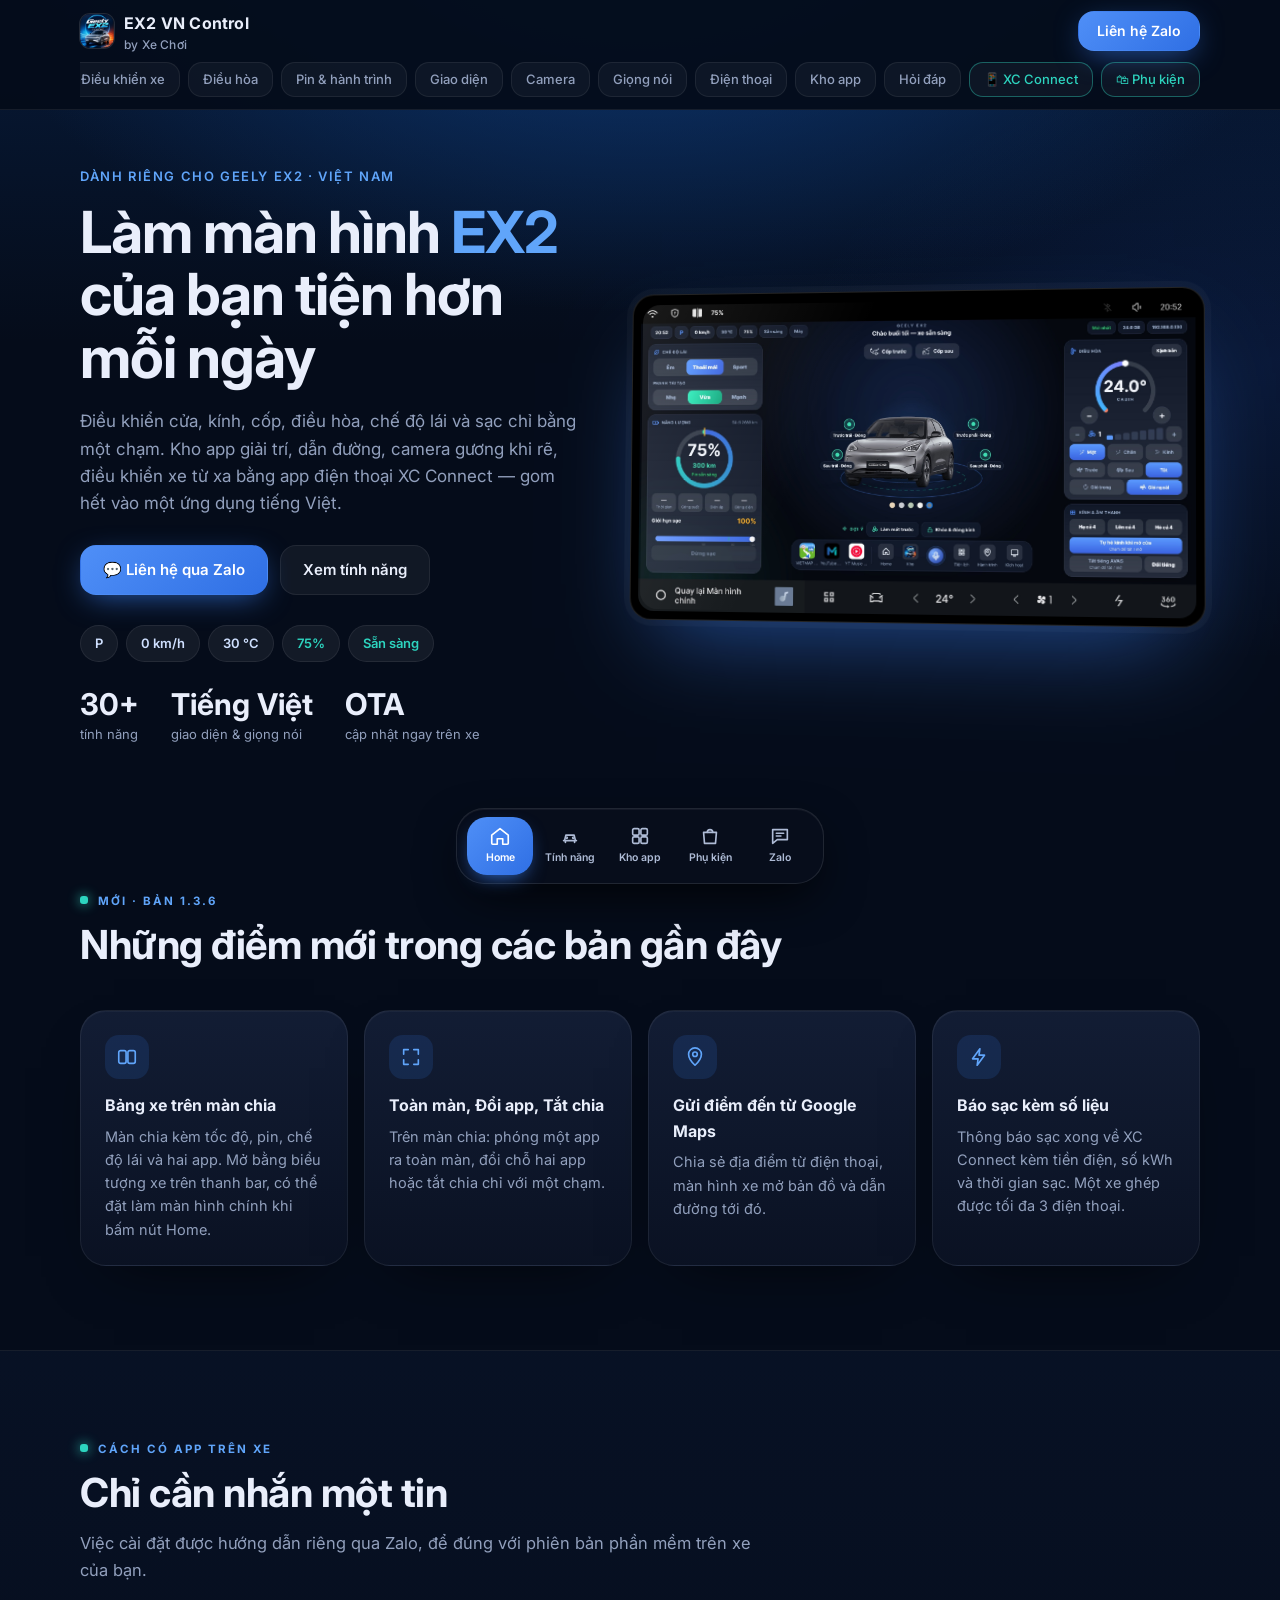
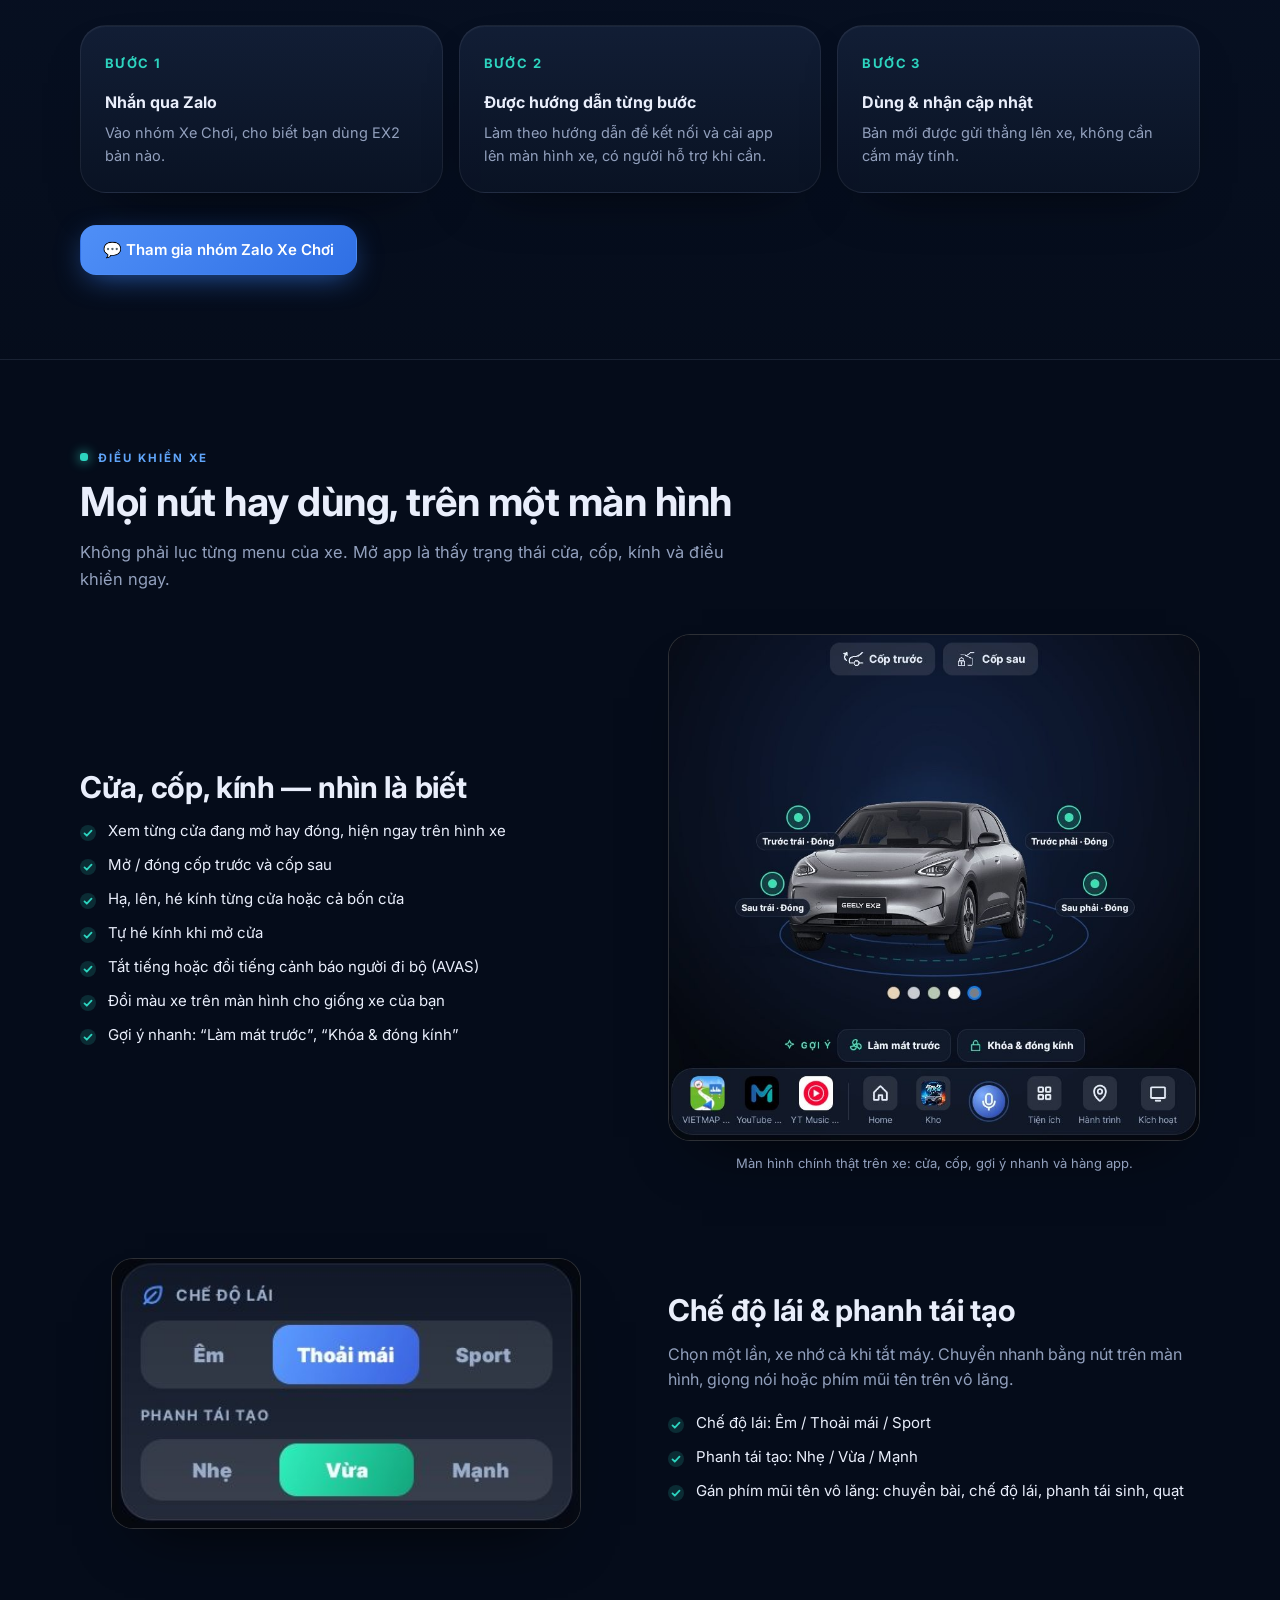
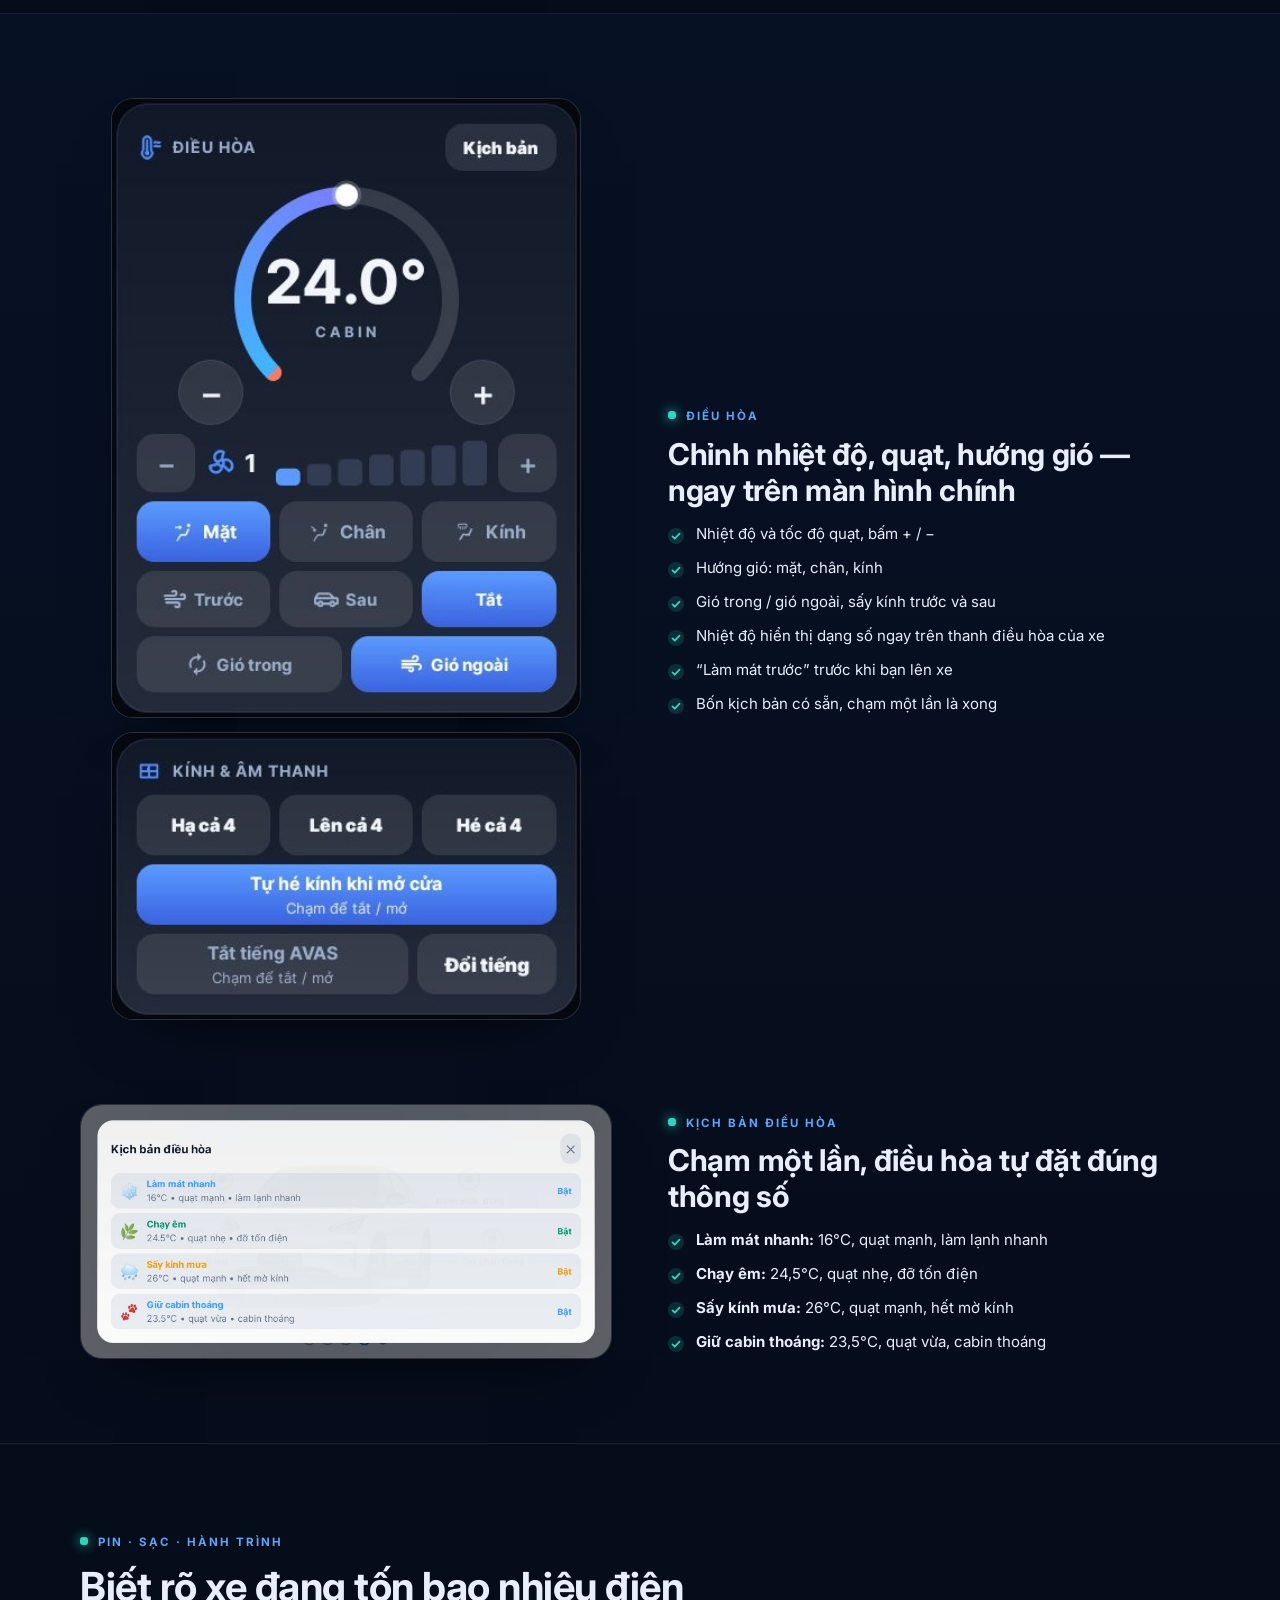
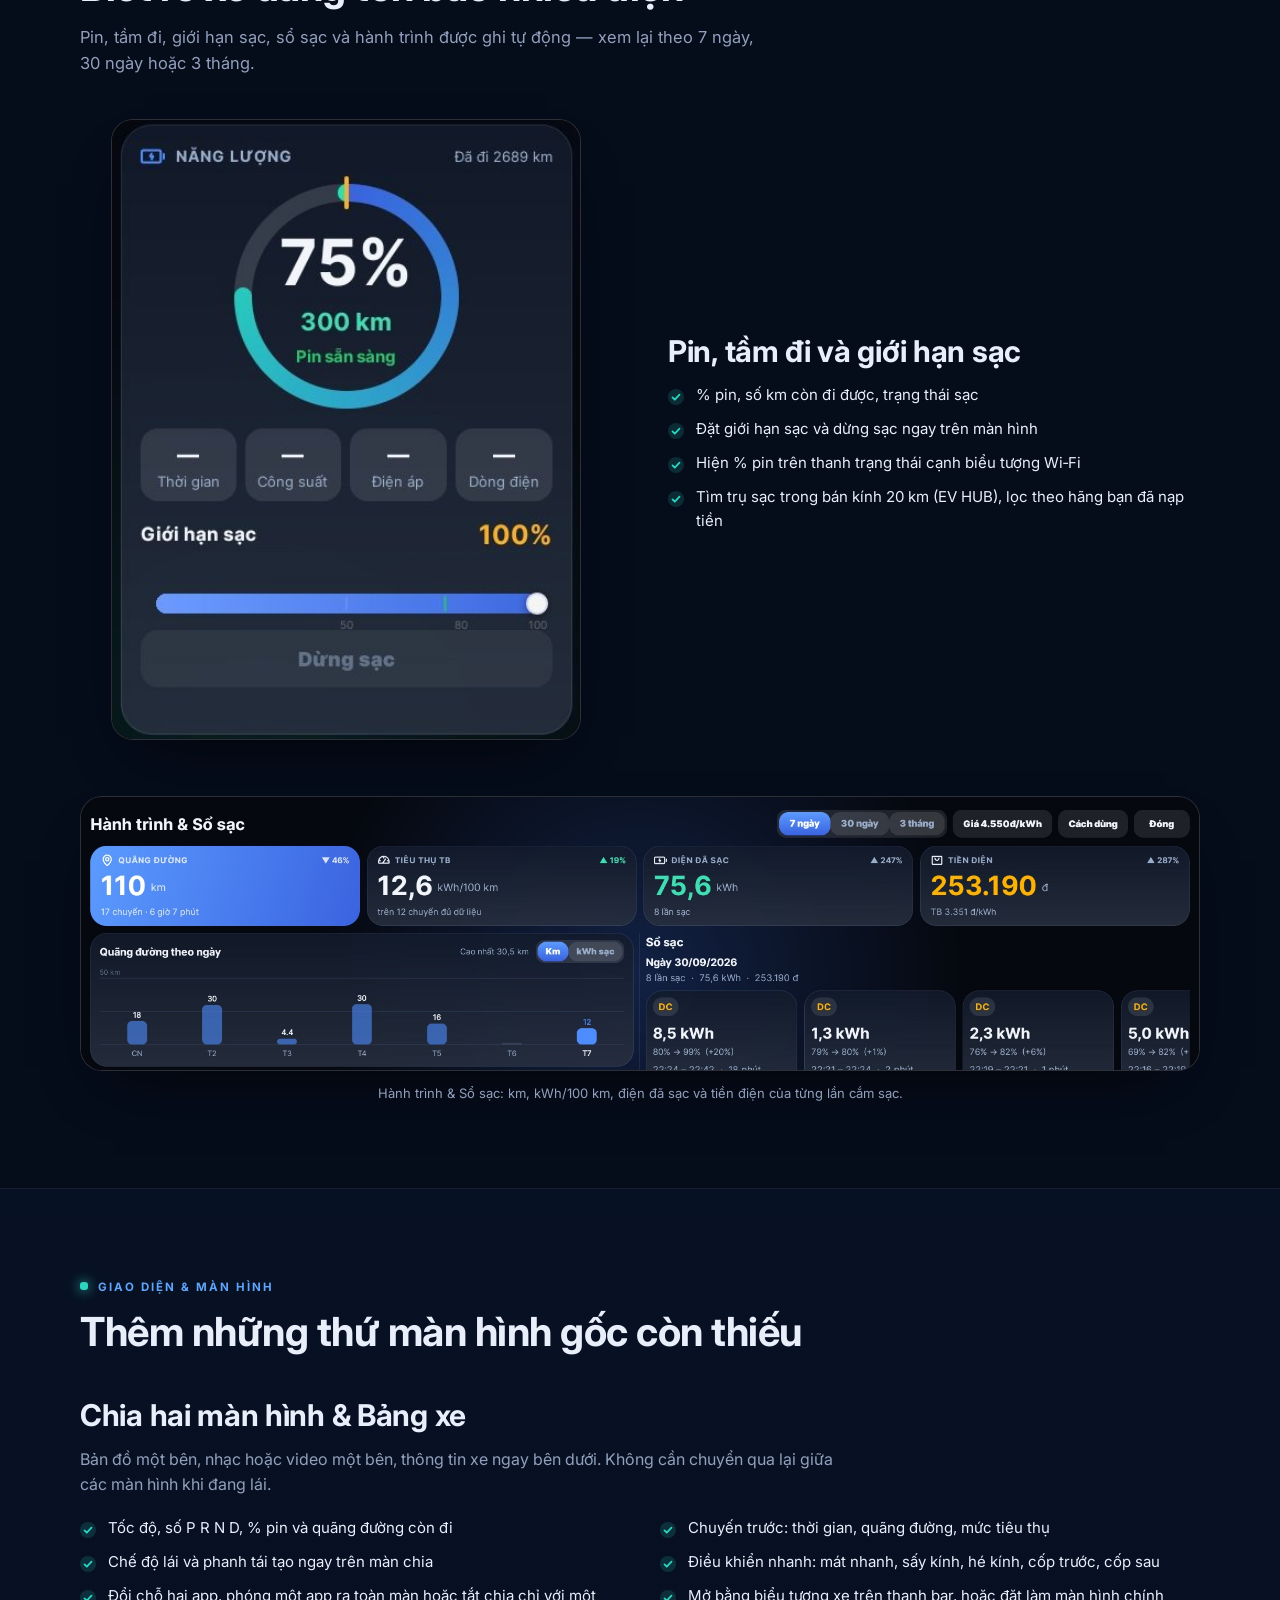
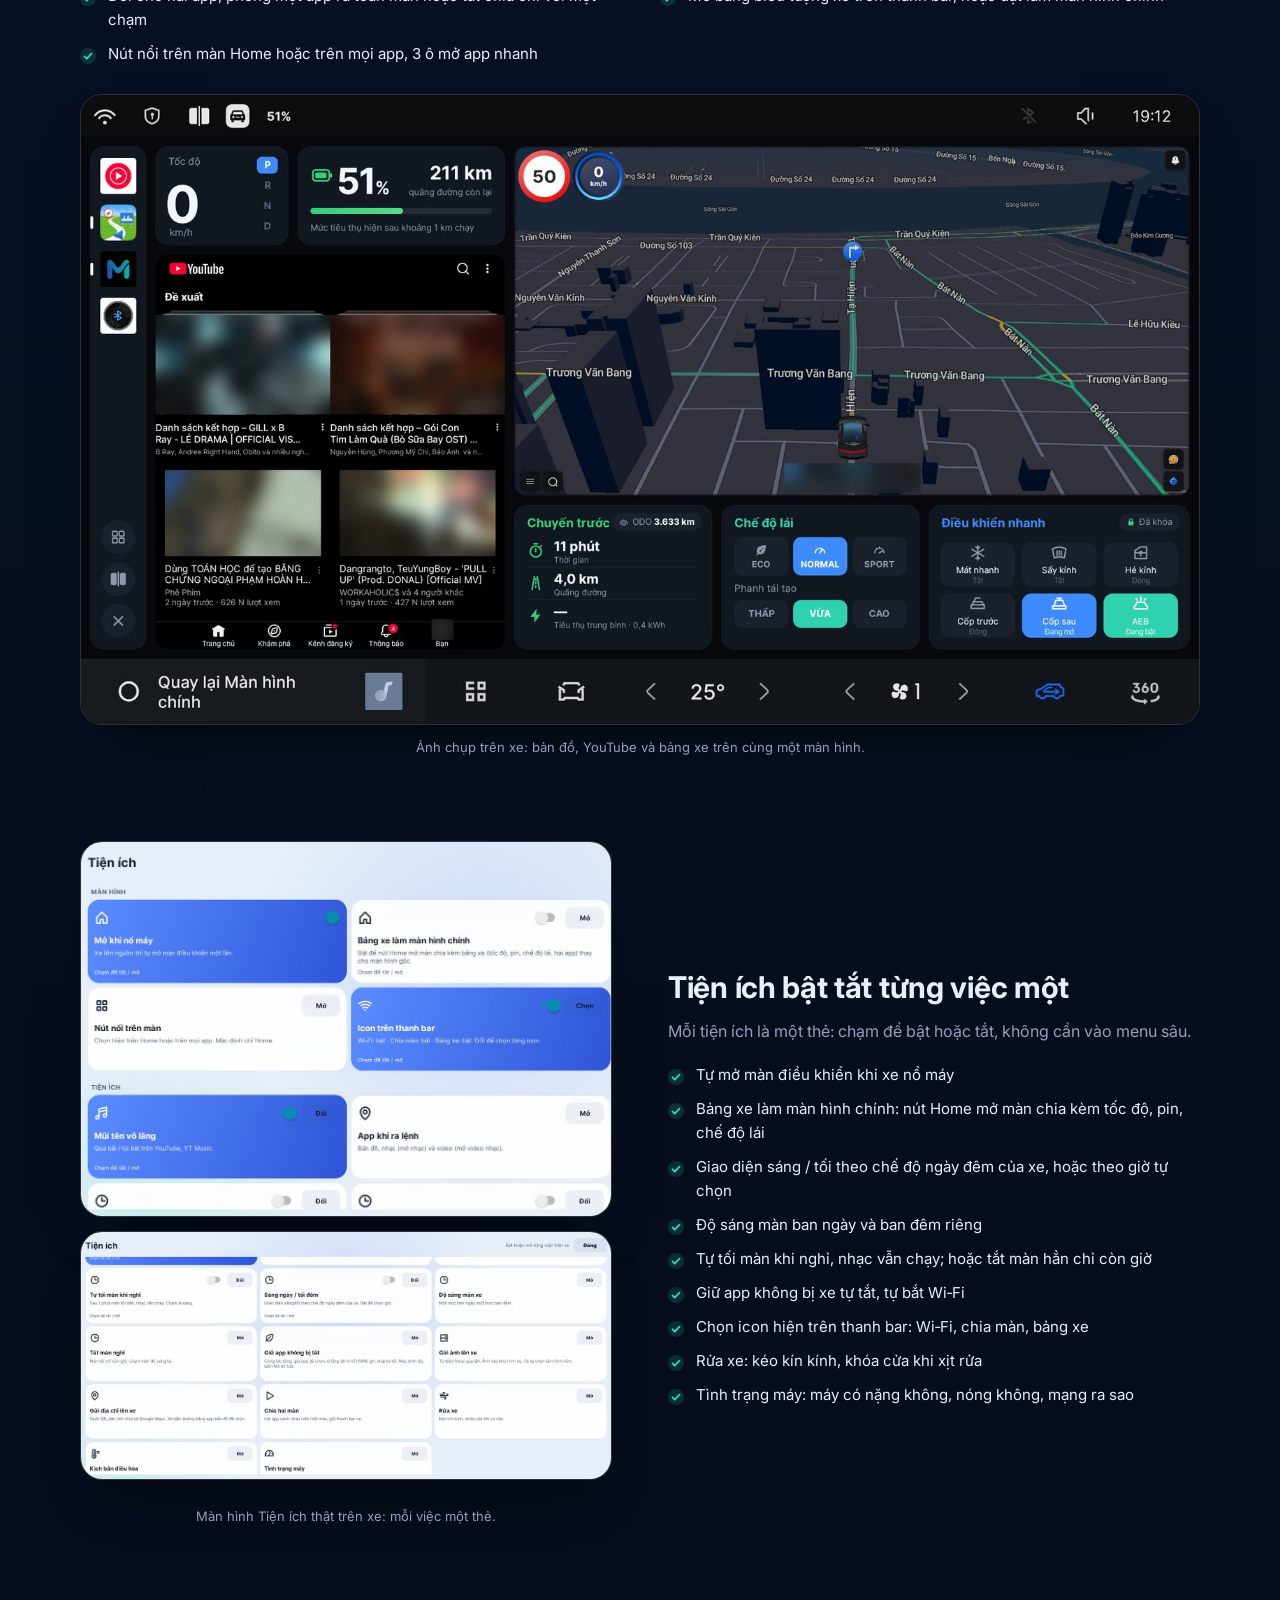
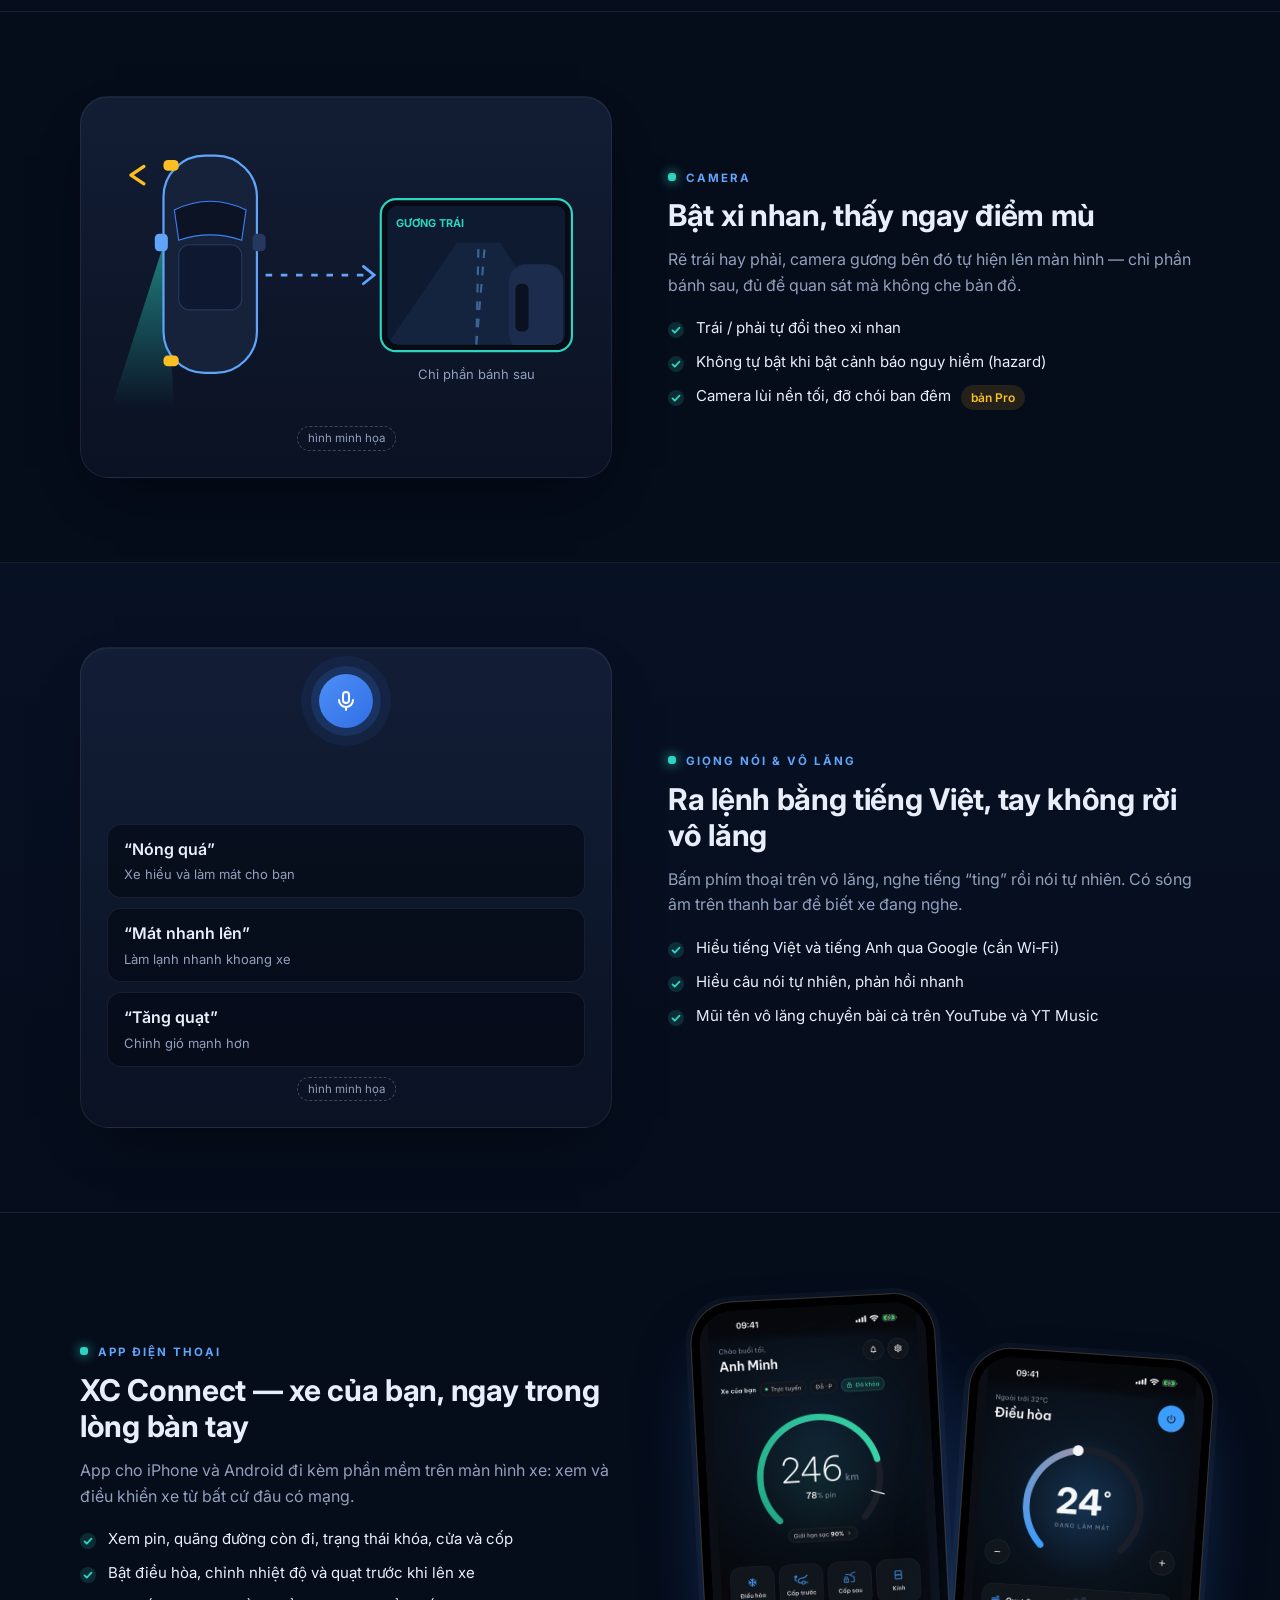
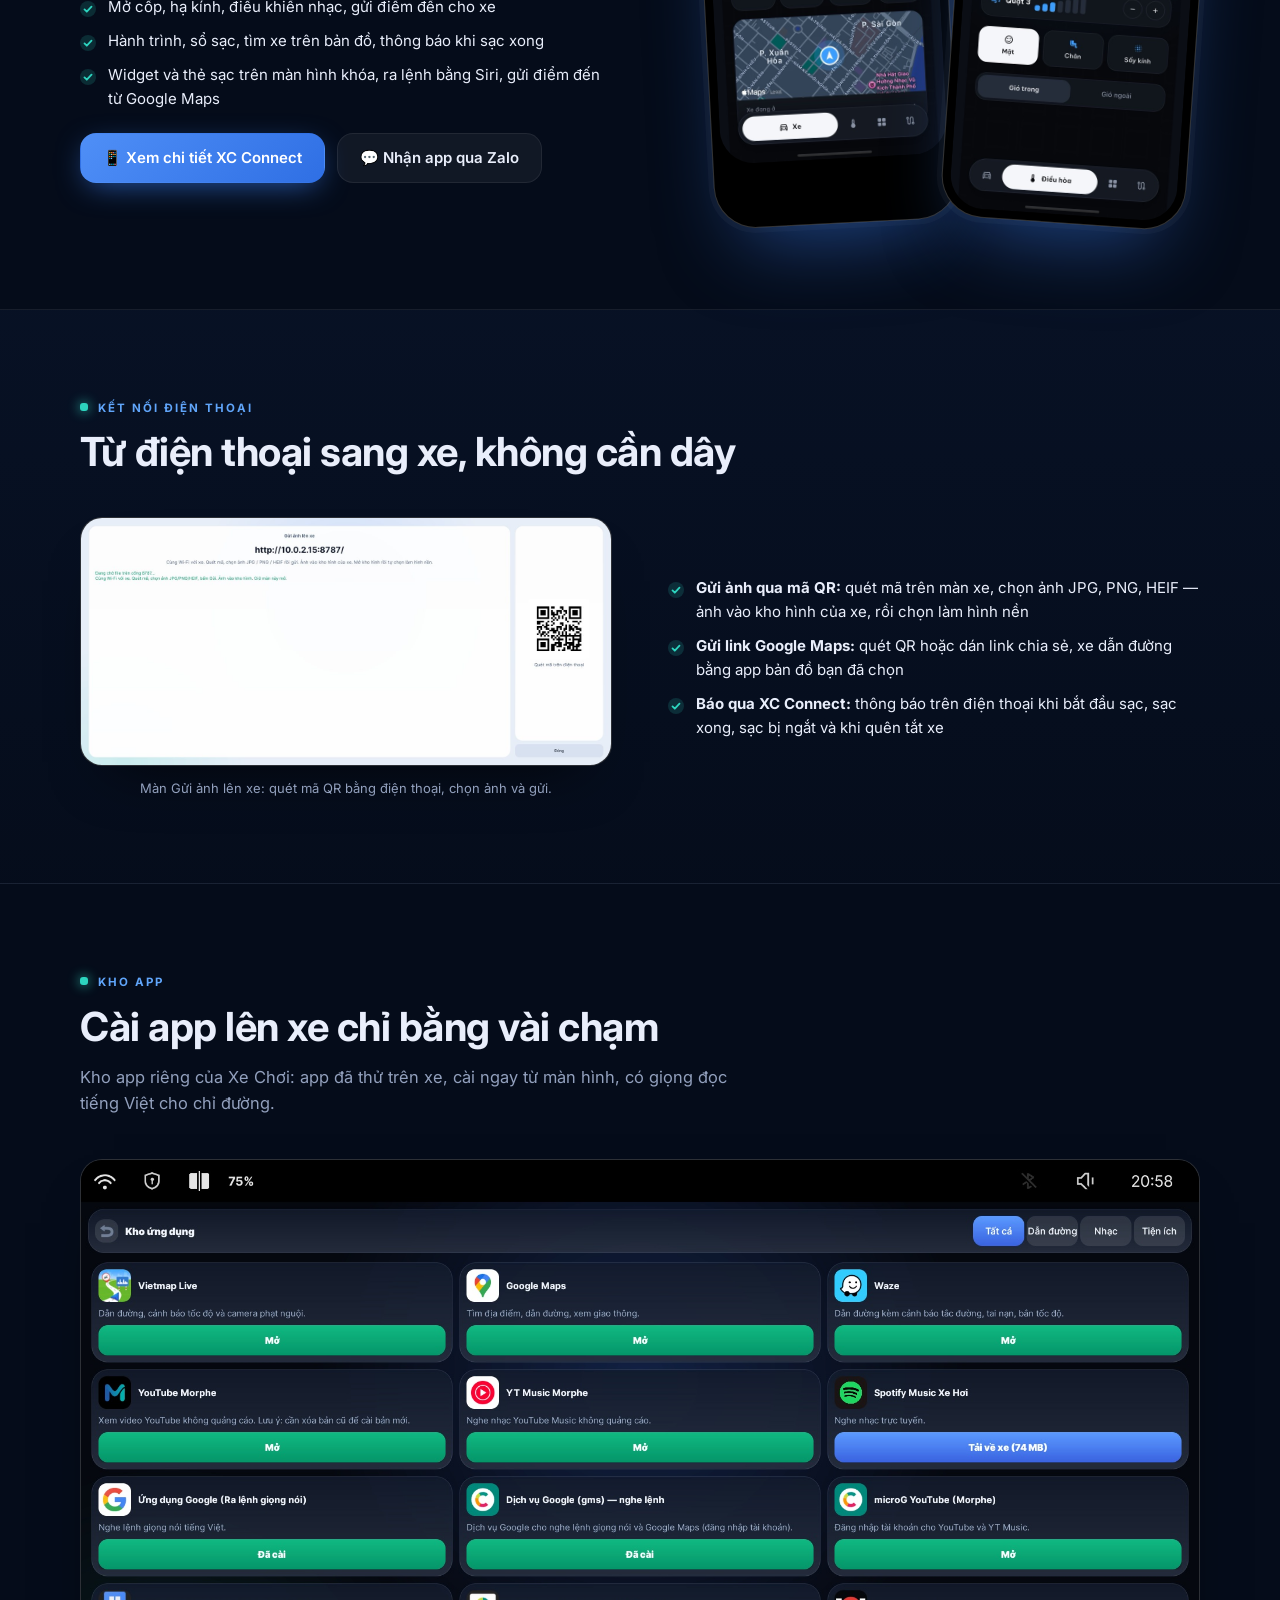
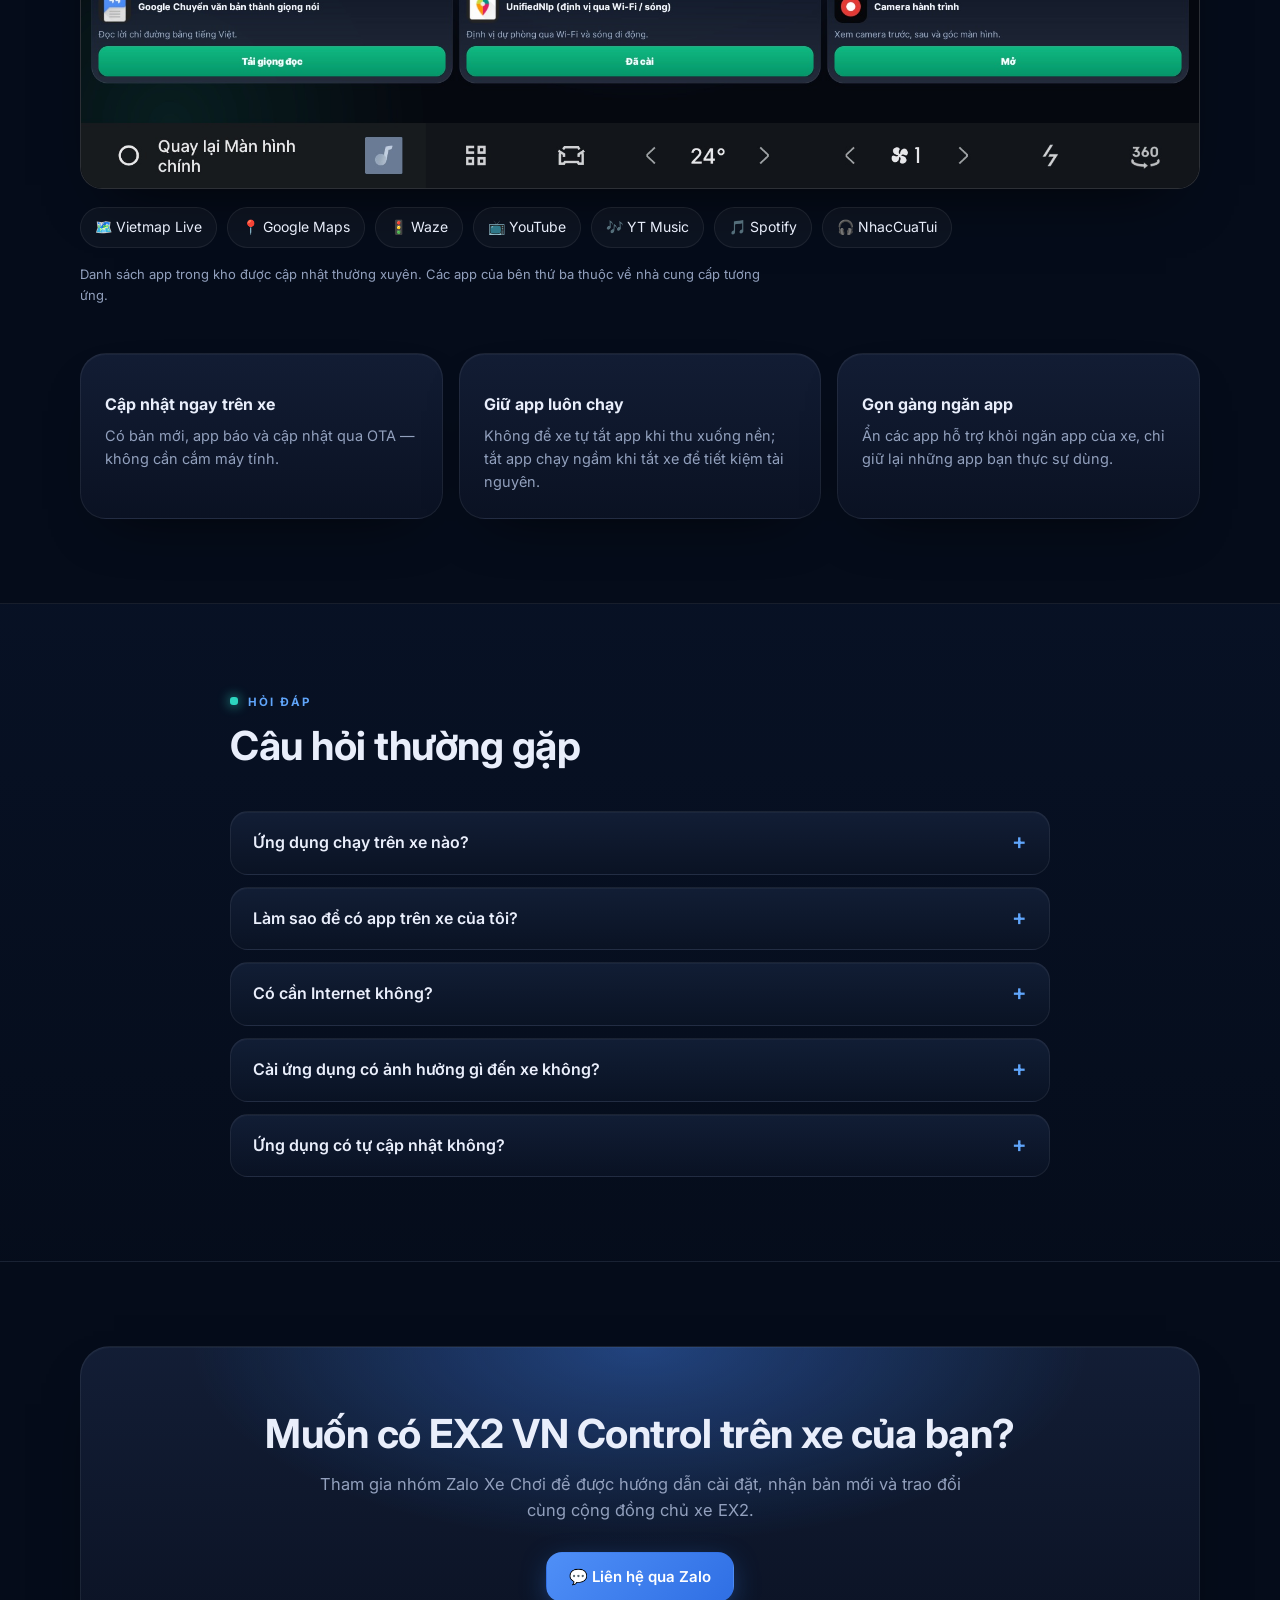
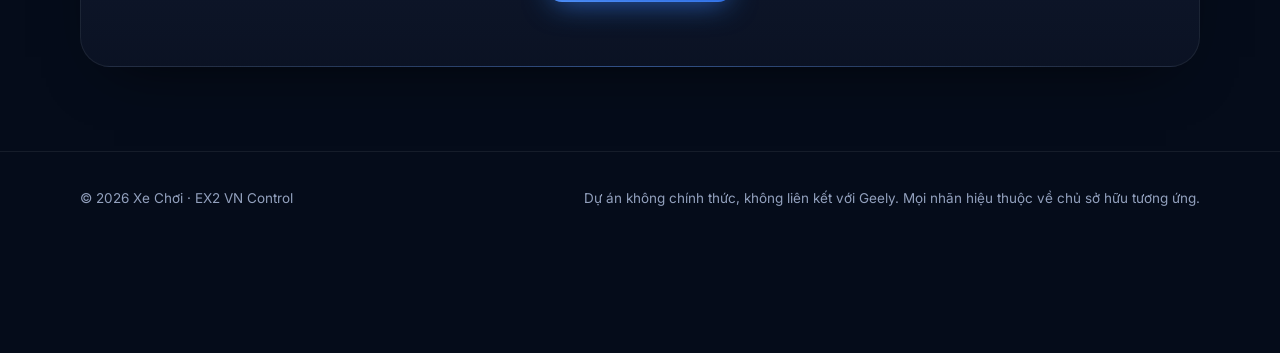
==== commit 2554ee53: "Trang chủ: ảnh Bảng xe chụp trên xe thật, mô tả tính năng gọn lại Thay ảnh chia màn từ emulator bằng" ====
--- a/index.html
+++ b/index.html
@@ -15,7 +15,7 @@
 <link rel="preconnect" href="https://fonts.gstatic.com" crossorigin>
 <link href="https://fonts.googleapis.com/css2?family=Inter:wght@400;500;600;700;800&display=swap" rel="stylesheet">
 <script>document.documentElement.className+=" js"</script>
-<link rel="stylesheet" href="style.css?v=12">
+<link rel="stylesheet" href="style.css?v=15">
 </head>
 <body>
 
@@ -79,8 +79,8 @@
     </div>
     <div class="grid g4">
       <div class="card rv moi-card"><div class="ico"><svg viewBox="0 0 24 24"><rect x="3" y="5" width="8" height="14" rx="2"/><rect x="13" y="5" width="8" height="14" rx="2"/></svg></div><h3>Bảng xe trên màn chia</h3><p>Màn chia kèm tốc độ, pin, chế độ lái và hai app. Mở bằng biểu tượng xe trên thanh bar, có thể đặt làm màn hình chính khi bấm nút Home.</p></div>
-      <div class="card rv moi-card"><div class="ico"><svg viewBox="0 0 24 24"><path d="M4 9V4h5M20 9V4h-5M4 15v5h5M20 15v5h-5"/></svg></div><h3>Toàn màn, Đổi app, Tắt chia</h3><p>Ba nút ngay trên thanh tỉ lệ: phóng một app ra toàn màn, đổi chỗ hai app hoặc tắt chia chỉ với một chạm.</p></div>
-      <div class="card rv moi-card"><div class="ico"><svg viewBox="0 0 24 24"><path d="M12 21s7-6.500 7-12a7 7 0 10-14 0c0 5.500 7 12 7 12z"/><circle cx="12" cy="9" r="2.500"/></svg></div><h3>Gửi link Maps ổn định hơn</h3><p>Điện thoại tự đọc link, xe thử lại khi dữ liệu chập chờn, không đọc được thì tìm theo tên địa điểm.</p></div>
+      <div class="card rv moi-card"><div class="ico"><svg viewBox="0 0 24 24"><path d="M4 9V4h5M20 9V4h-5M4 15v5h5M20 15v5h-5"/></svg></div><h3>Toàn màn, Đổi app, Tắt chia</h3><p>Trên màn chia: phóng một app ra toàn màn, đổi chỗ hai app hoặc tắt chia chỉ với một chạm.</p></div>
+      <div class="card rv moi-card"><div class="ico"><svg viewBox="0 0 24 24"><path d="M12 21s7-6.500 7-12a7 7 0 10-14 0c0 5.500 7 12 7 12z"/><circle cx="12" cy="9" r="2.500"/></svg></div><h3>Gửi điểm đến từ Google Maps</h3><p>Chia sẻ địa điểm từ điện thoại, màn hình xe mở bản đồ và dẫn đường tới đó.</p></div>
       <div class="card rv moi-card"><div class="ico"><svg viewBox="0 0 24 24"><path d="M13 3L5 14h6l-1 7 8-11h-6z"/></svg></div><h3>Báo sạc kèm số liệu</h3><p>Thông báo sạc xong về XC Connect kèm tiền điện, số kWh và thời gian sạc. Một xe ghép được tối đa 3 điện thoại.</p></div>
     </div>
   </div>
@@ -226,20 +226,21 @@
       <span class="kicker">Giao diện &amp; màn hình</span>
       <h2>Thêm những thứ màn hình gốc còn thiếu</h2>
     </div>
-    <div class="row rev">
-      <div class="copy rv">
-        <h3>Chia hai màn hình, vẫn giữ thanh bar của xe</h3>
-        <p>Bản đồ một bên, nhạc hoặc video một bên. Chọn tỷ lệ 25, 33, 50, 67 hoặc 75, đổi chỗ hai app hay phóng một app ra toàn màn chỉ với một chạm.</p>
-        <ul class="ticks">
-          <li>Thanh tỉ lệ bên trái: 25 · 33 · 50 · 67 · 75, kèm nút Toàn màn, Đổi app và Tắt chia</li>
-          <li>Kéo thanh giữa để chỉnh tỷ lệ tùy ý</li>
-          <li>Bảng xe: màn chia kèm tốc độ, pin, chế độ lái và hai app, mở bằng biểu tượng xe trên thanh bar</li>
-          <li>Nút nổi: hiện trên màn Home hoặc trên mọi app</li>
-          <li>3 ô mở app nhanh, giữ để đổi sang app khác</li>
-          <li>Biểu tượng Wi‑Fi và chia màn trên thanh bar</li>
-        </ul>
-      </div>
-      <div class="rv imgcol"><img class="shot" src="assets/car/split.jpg" alt="Màn hình chia đôi trên xe: hai app cạnh nhau, thanh tỉ lệ 25 33 50 67 75 và nút Toàn màn, Đổi app, Tắt chia" loading="lazy" width="1600" height="840"><p class="cap">Chia hai màn trên xe, giữ nguyên thanh bar bên dưới.</p></div>
+    <div class="wide-feature">
+      <div class="copy rv">
+        <h3>Chia hai màn hình &amp; Bảng xe</h3>
+        <p>Bản đồ một bên, nhạc hoặc video một bên, thông tin xe ngay bên dưới. Không cần chuyển qua lại giữa các màn hình khi đang lái.</p>
+        <ul class="ticks">
+          <li>Tốc độ, số P R N D, % pin và quãng đường còn đi</li>
+          <li>Chuyến trước: thời gian, quãng đường, mức tiêu thụ</li>
+          <li>Chế độ lái và phanh tái tạo ngay trên màn chia</li>
+          <li>Điều khiển nhanh: mát nhanh, sấy kính, hé kính, cốp trước, cốp sau</li>
+          <li>Đổi chỗ hai app, phóng một app ra toàn màn hoặc tắt chia chỉ với một chạm</li>
+          <li>Mở bằng biểu tượng xe trên thanh bar, hoặc đặt làm màn hình chính</li>
+          <li>Nút nổi trên màn Home hoặc trên mọi app, 3 ô mở app nhanh</li>
+        </ul>
+      </div>
+      <div class="rv"><img class="shot" src="assets/car/bang-xe.jpg" alt="Bảng xe trên màn chia: bản đồ, YouTube, tốc độ, pin 51%, 211 km, chuyến trước, chế độ lái và điều khiển nhanh" loading="lazy" width="1600" height="900"><p class="cap">Ảnh chụp trên xe: bản đồ, YouTube và bảng xe trên cùng một màn hình.</p></div>
     </div>
     <div class="row" style="margin-top:84px">
       <div class="rv stack">
--- a/style.css
+++ b/style.css
@@ -554,3 +554,7 @@
 .imgcol.narrow { max-width: 470px; margin: 0 auto; width: 100%; }
 .tag-demo.block { display: block; width: fit-content; margin: 10px auto 0; }
 .moi-card .ico { margin-bottom: 4px; }
+.wide-feature .copy p { max-width: 760px; }
+.wide-feature .ticks { display: grid; grid-template-columns: 1fr 1fr; column-gap: 40px; }
+.wide-feature .copy + .rv { margin-top: 28px; }
+@media (max-width: 720px) { .wide-feature .ticks { grid-template-columns: 1fr; } }
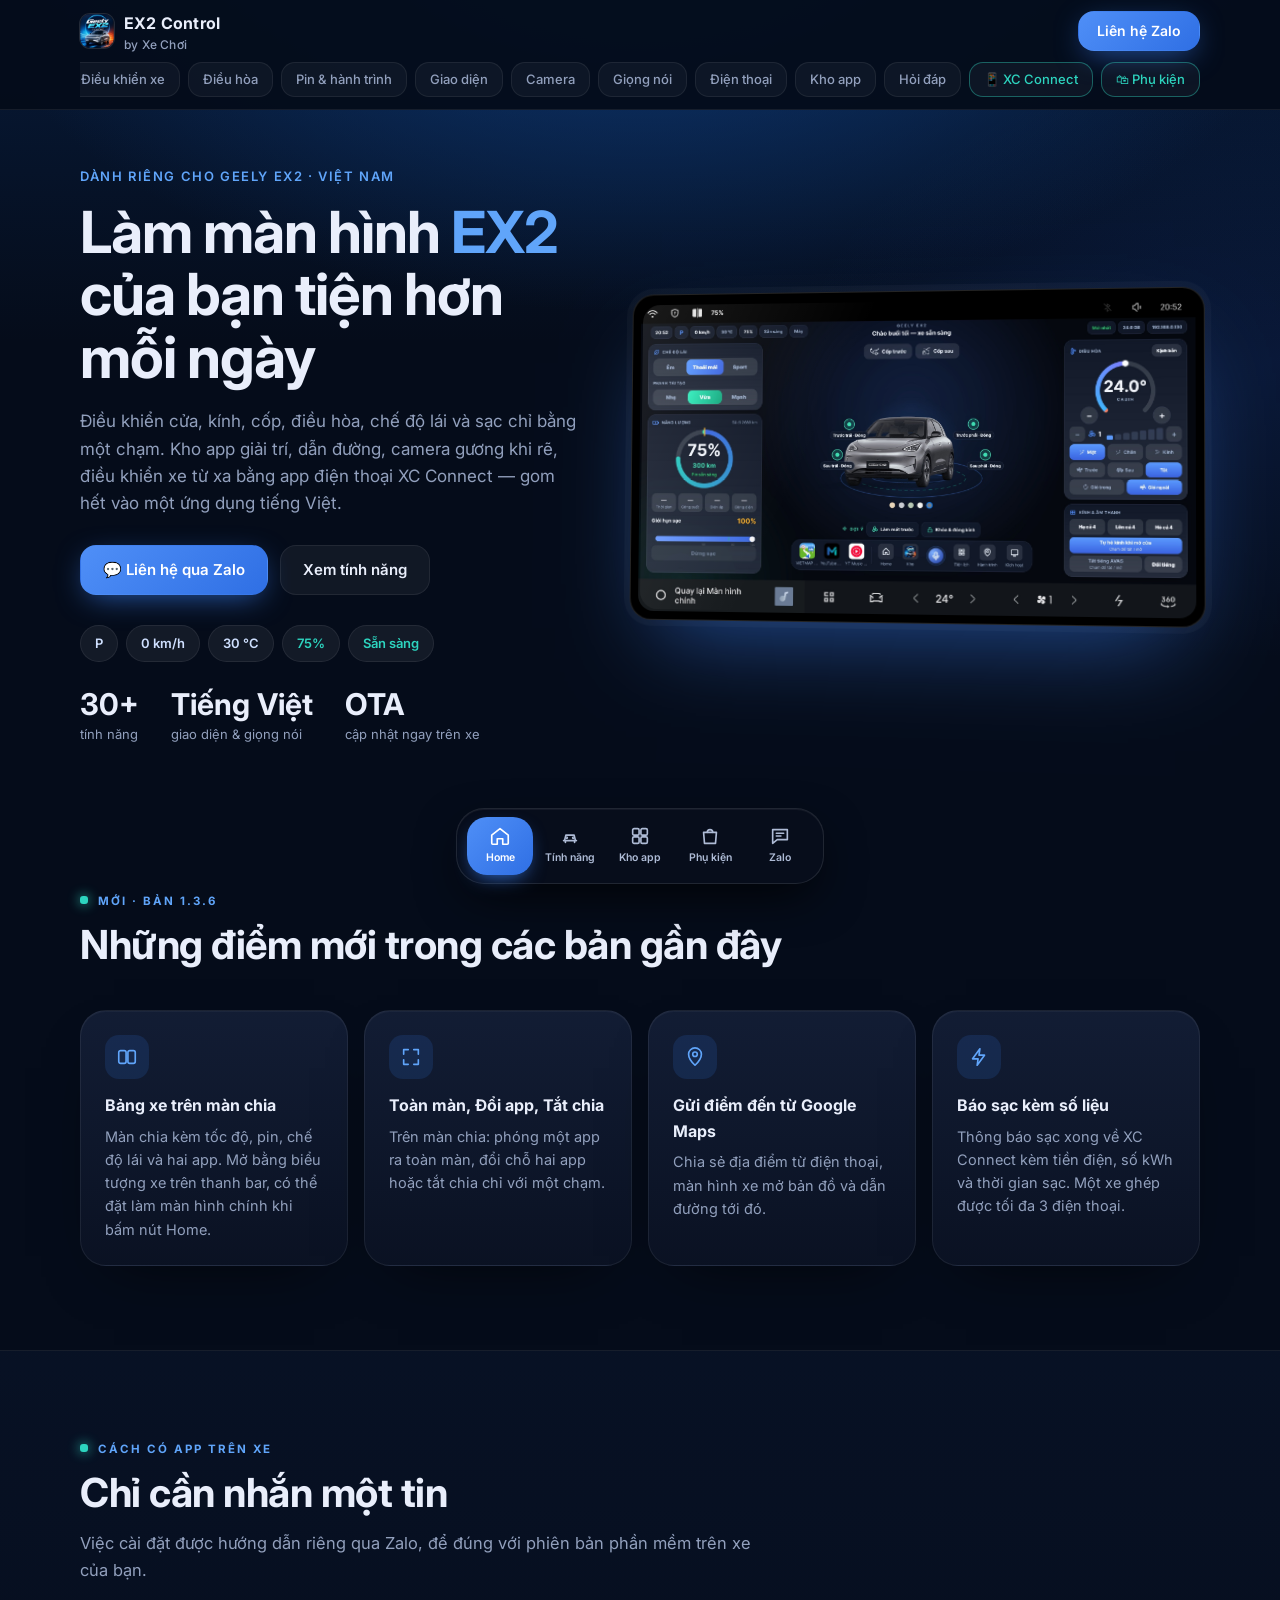
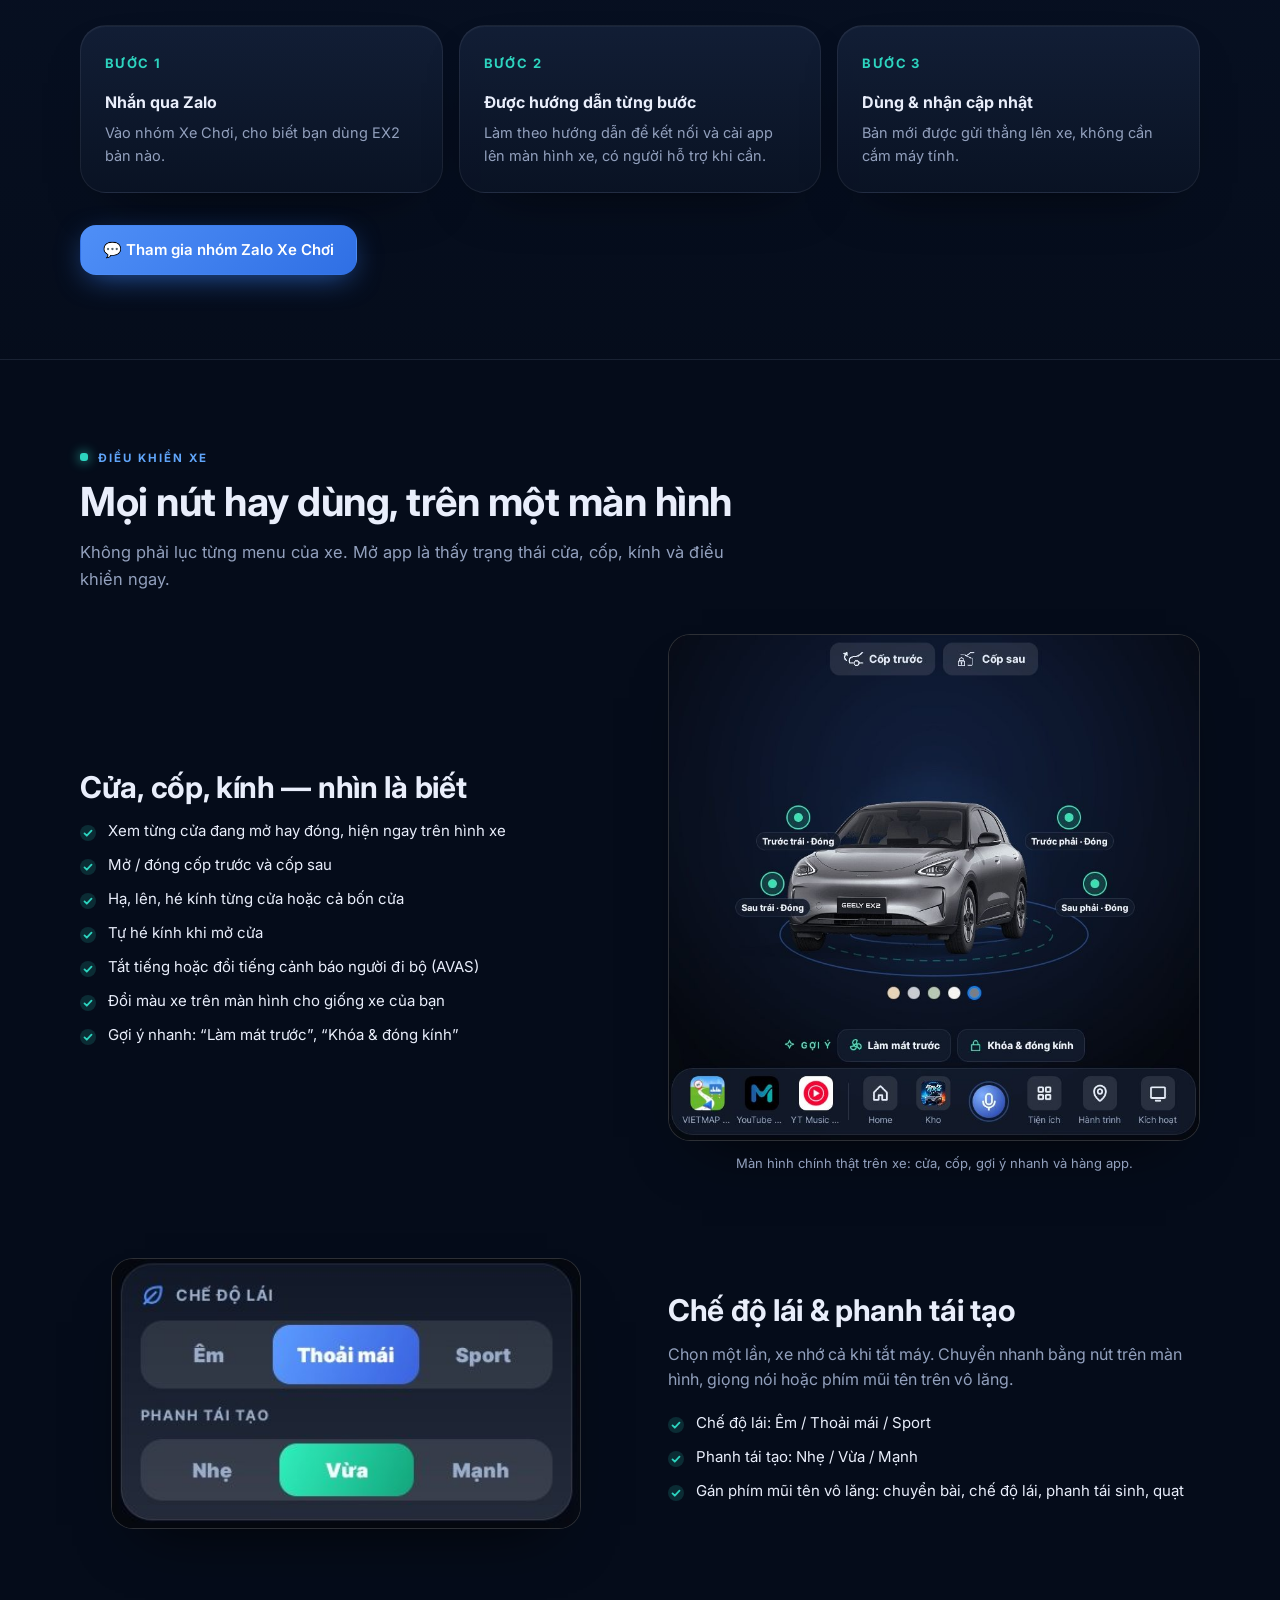
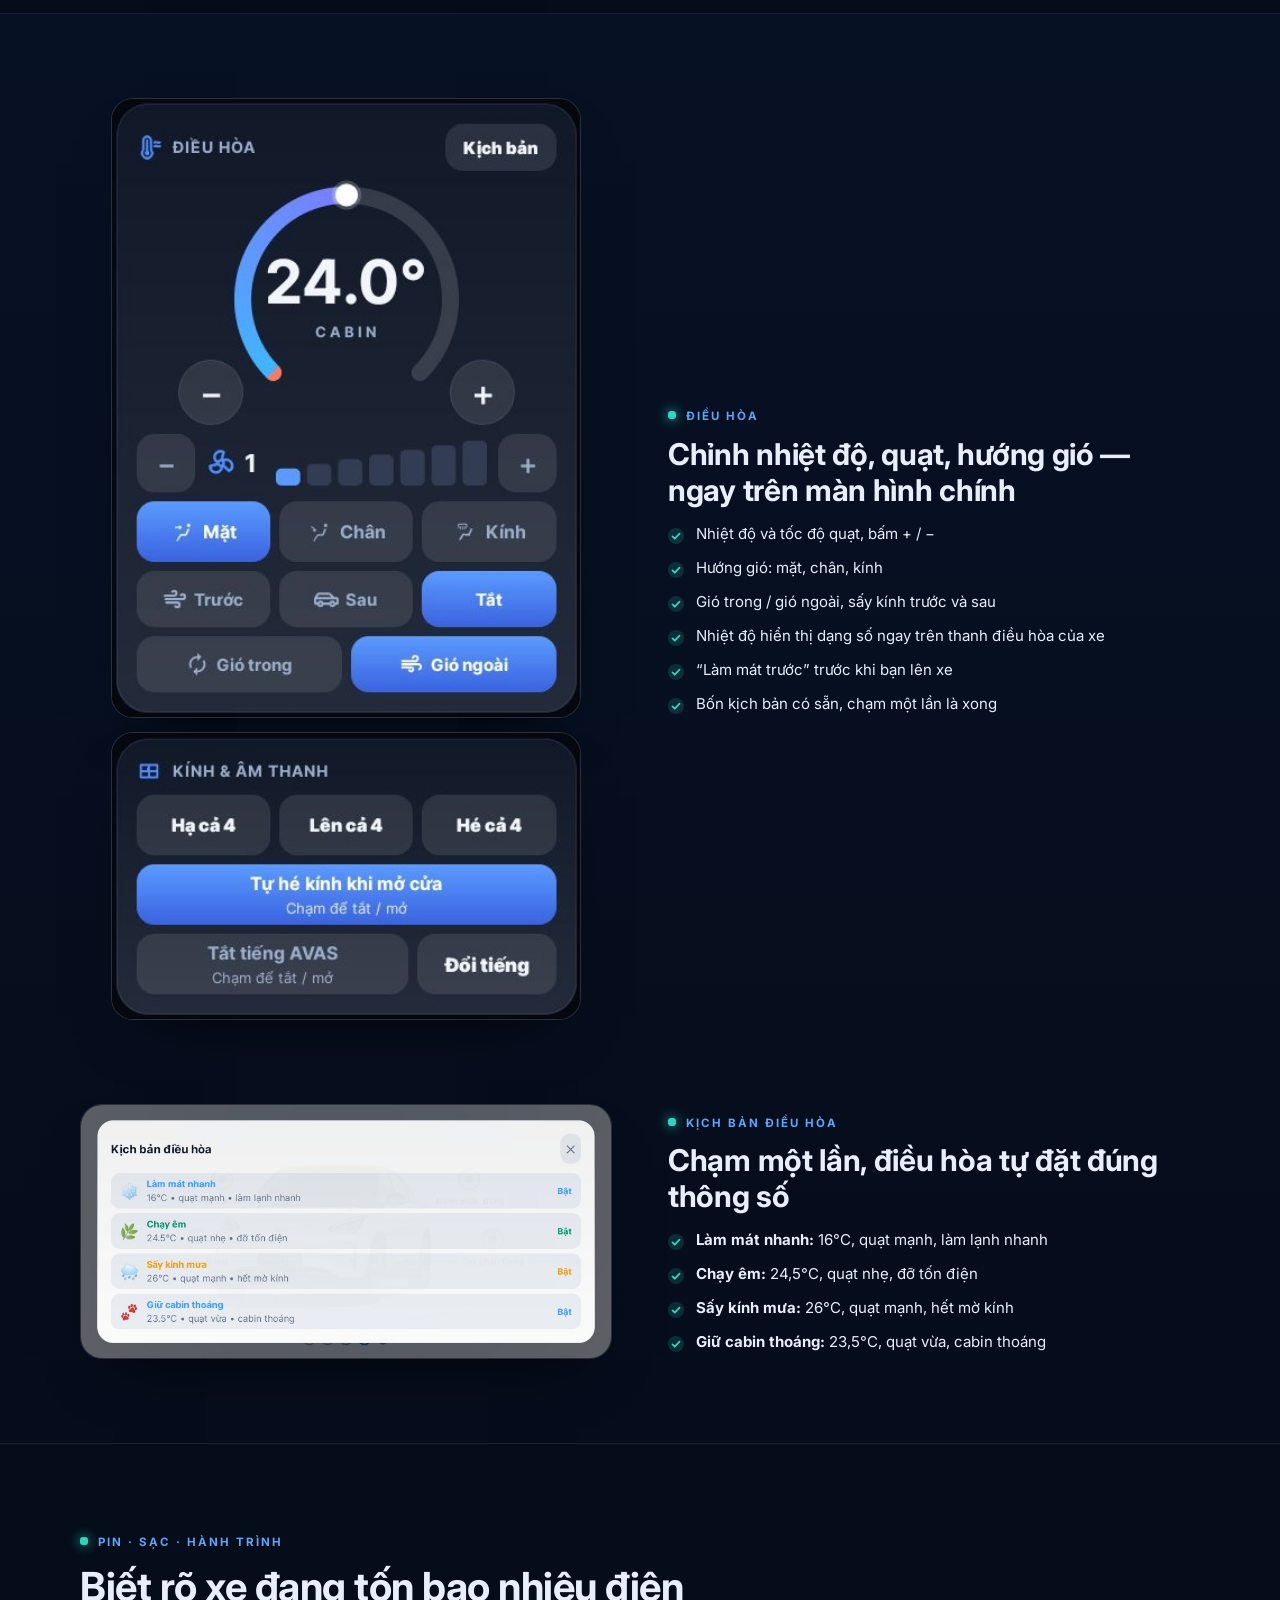
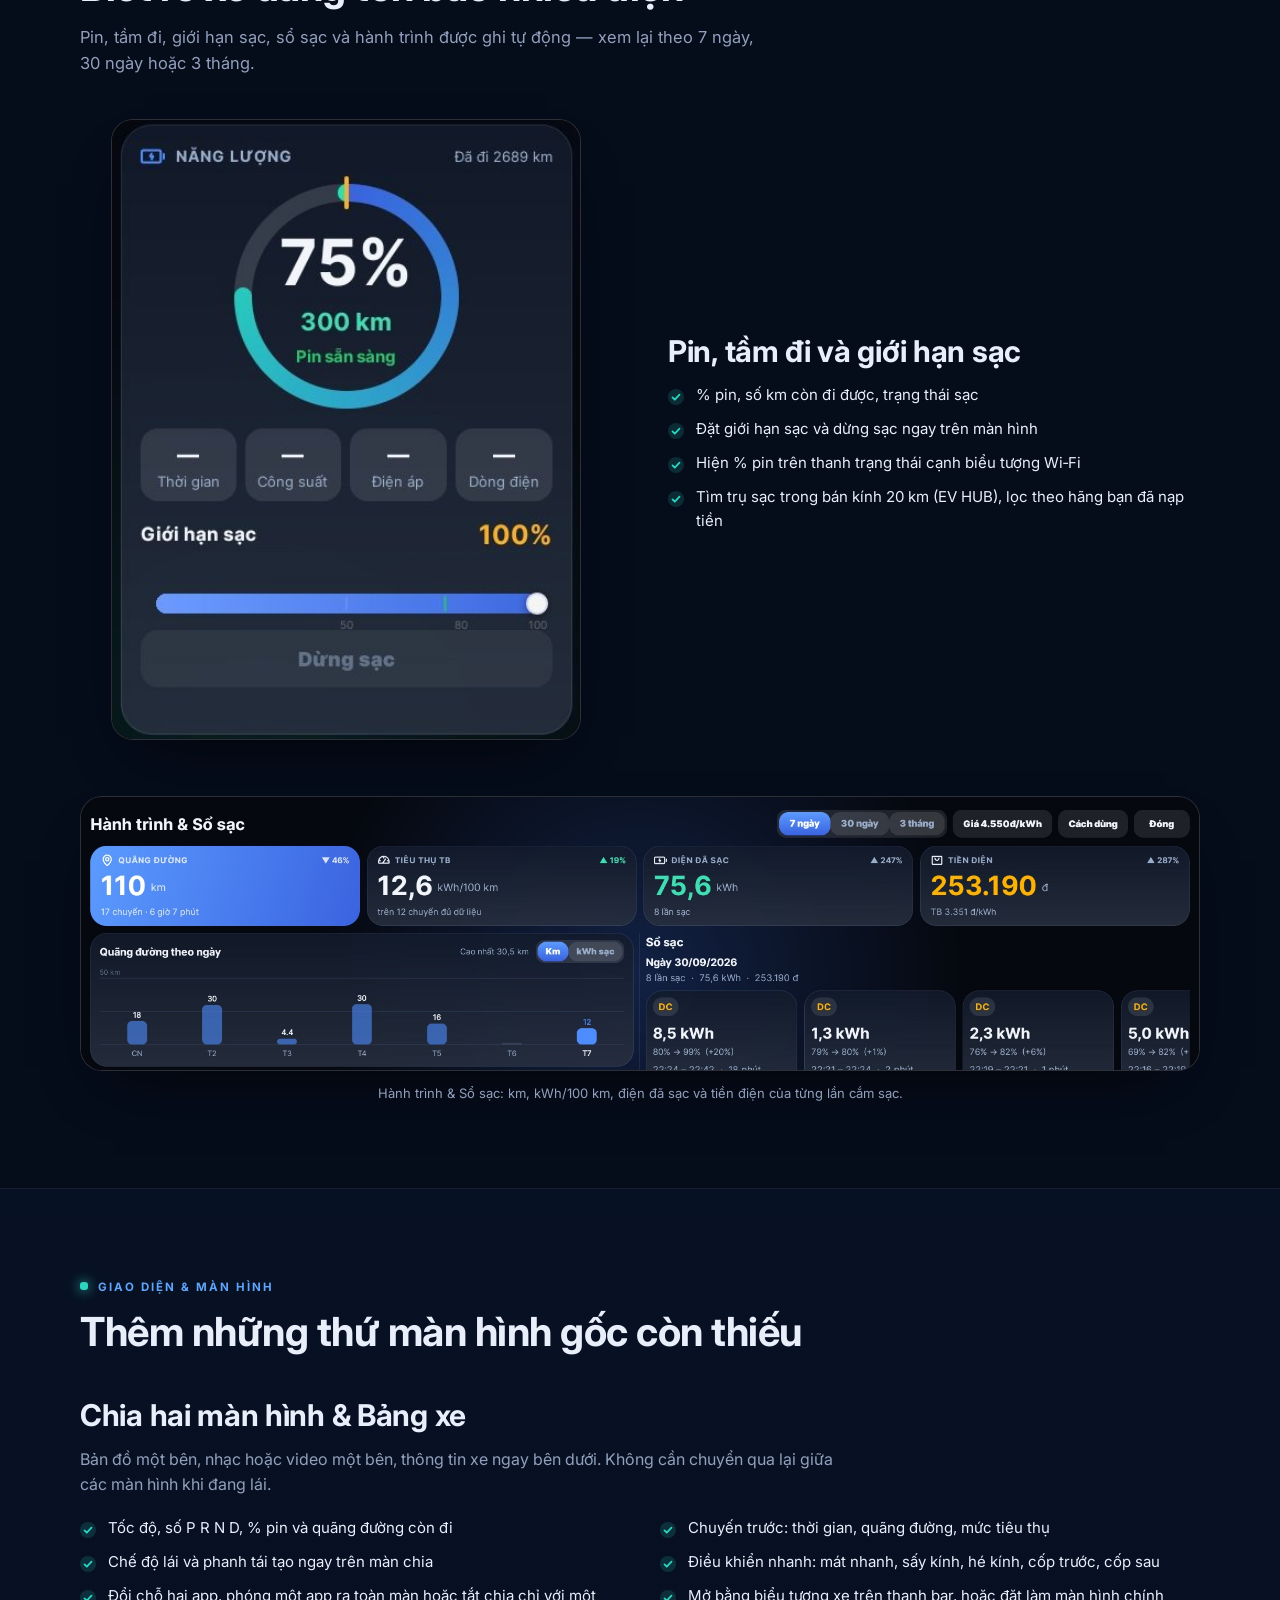
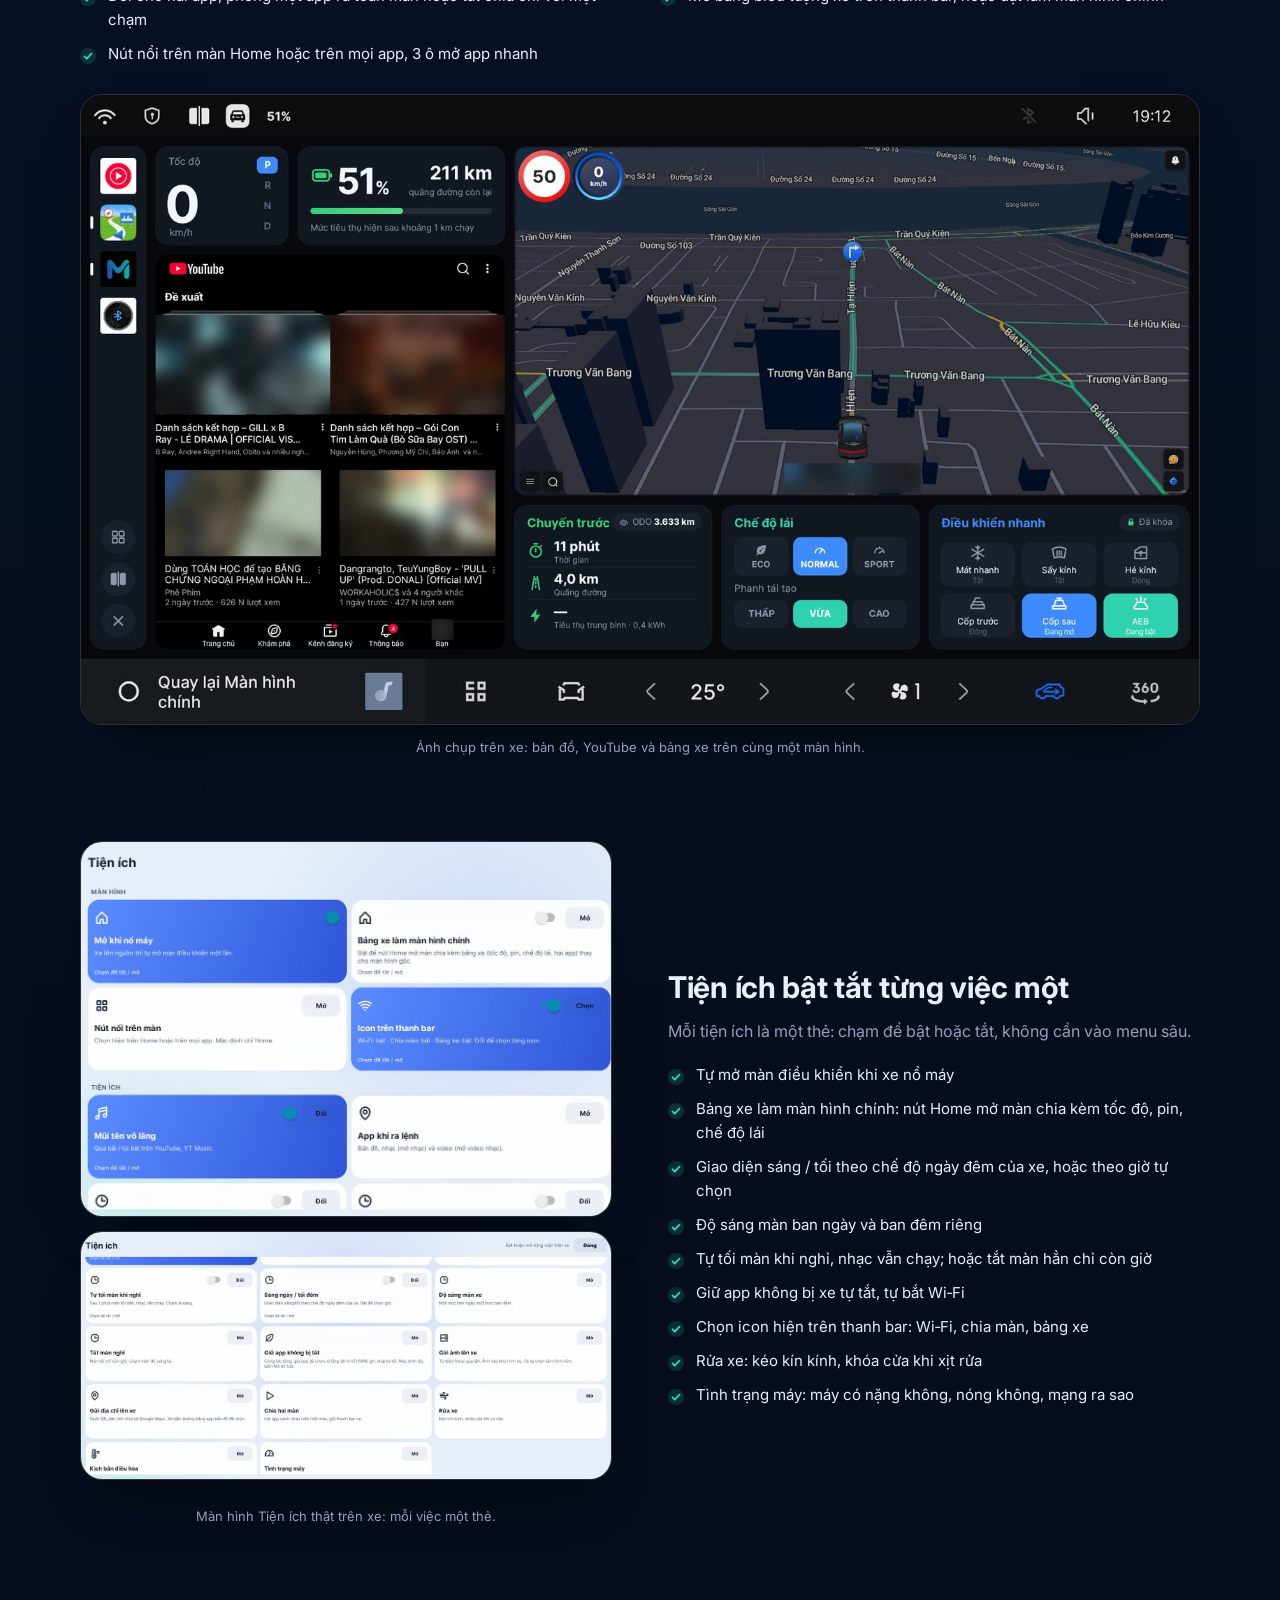
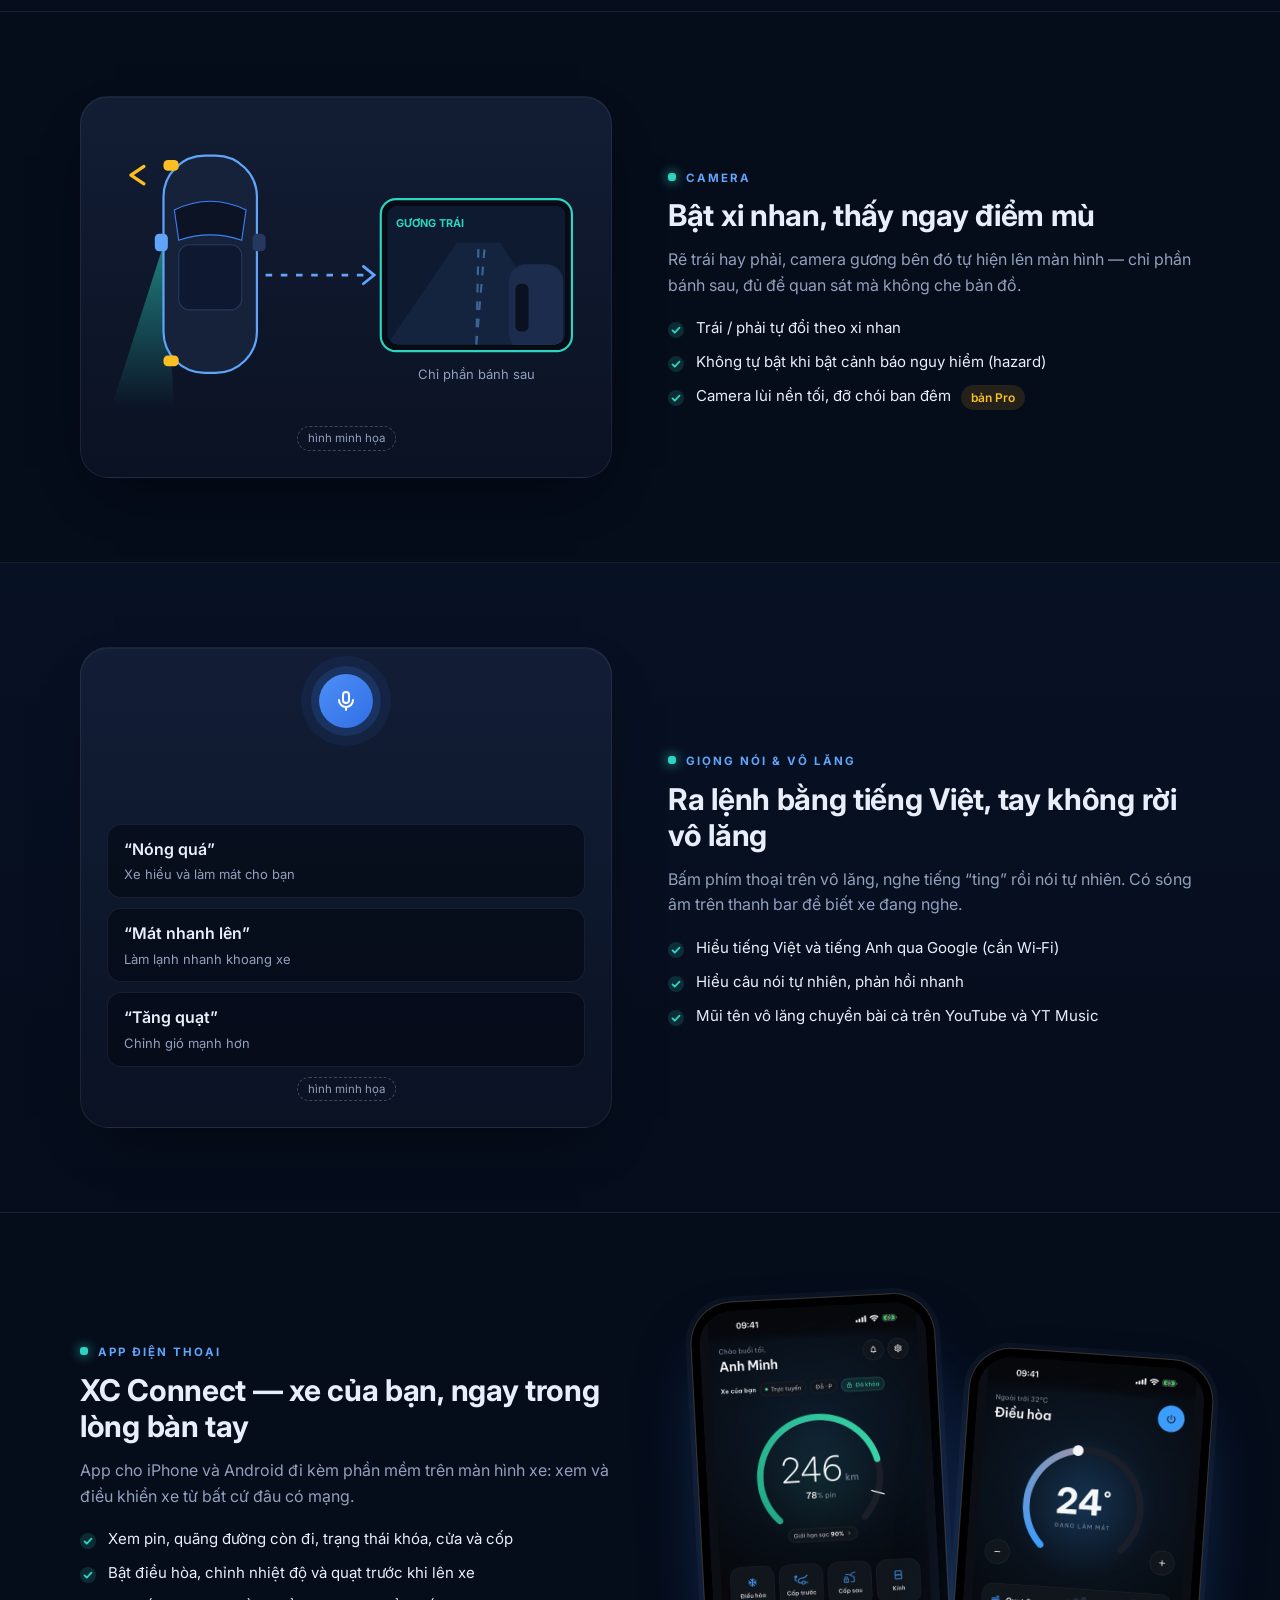
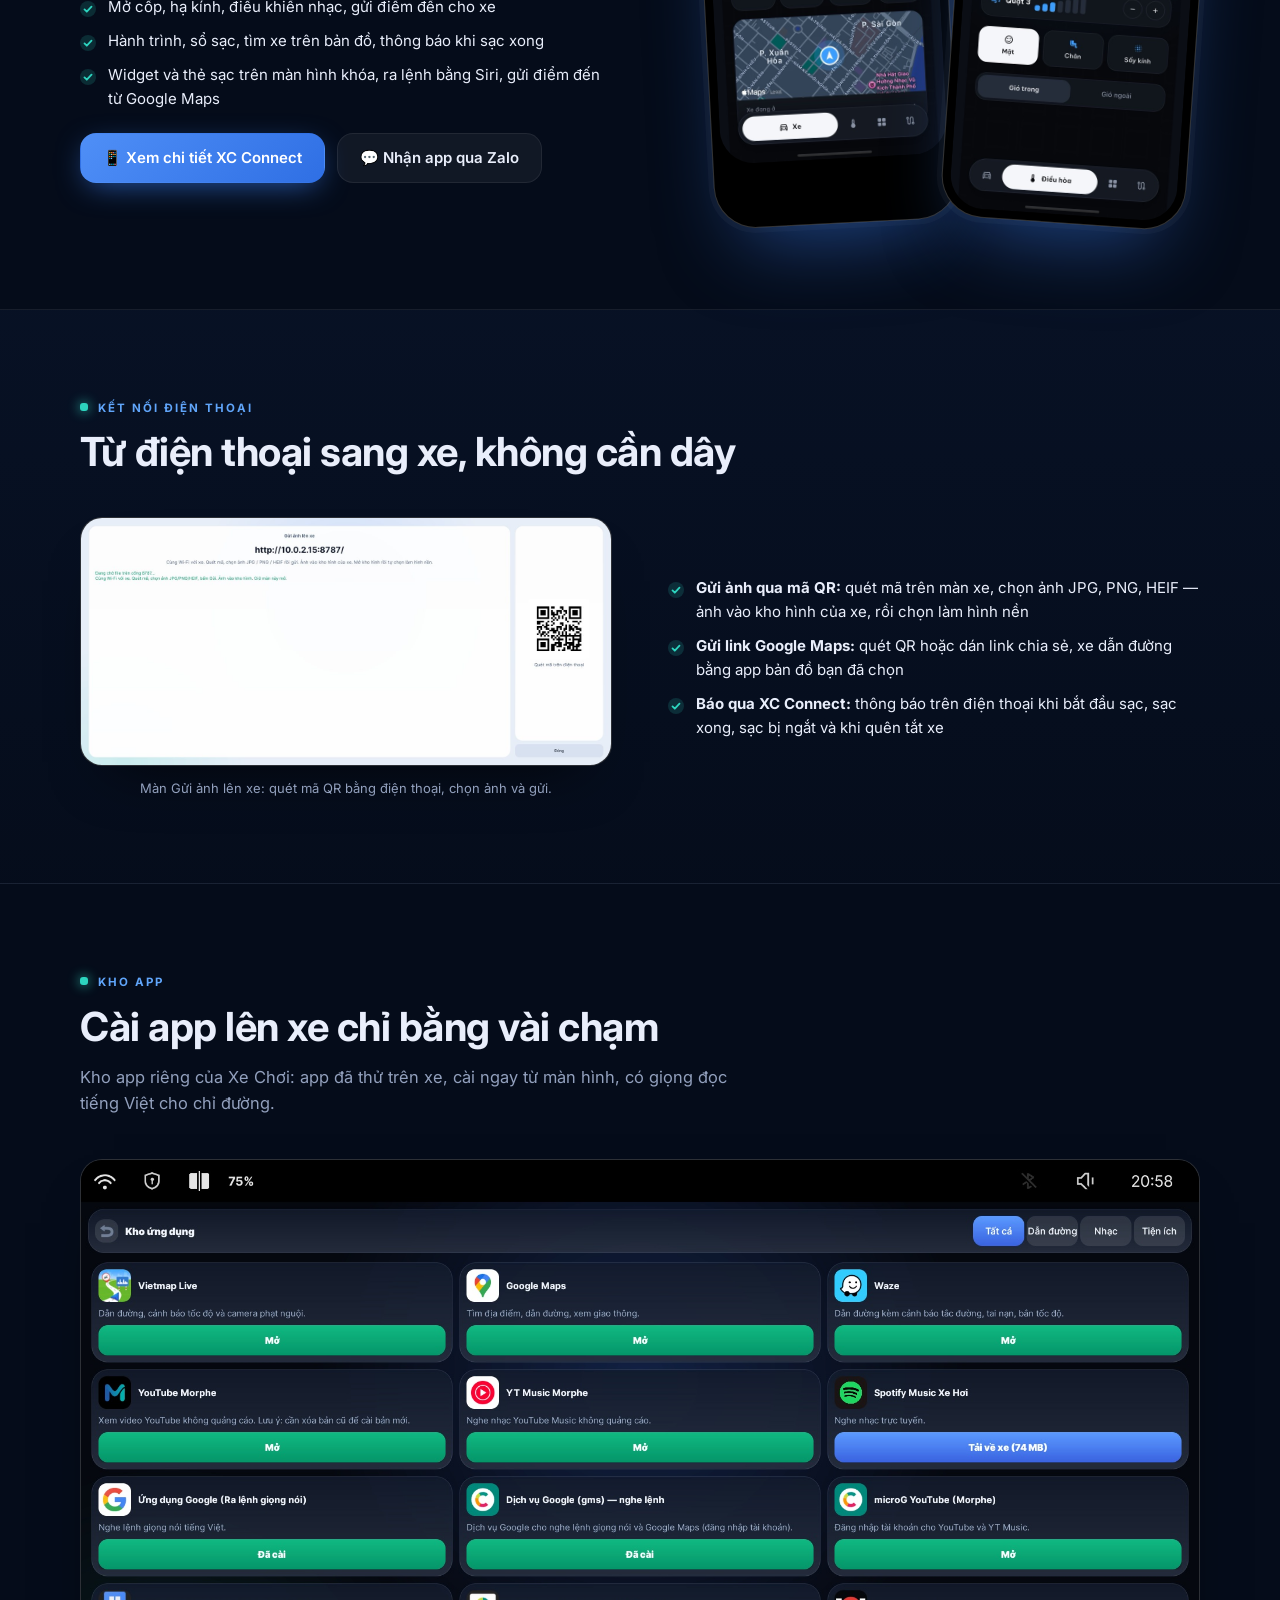
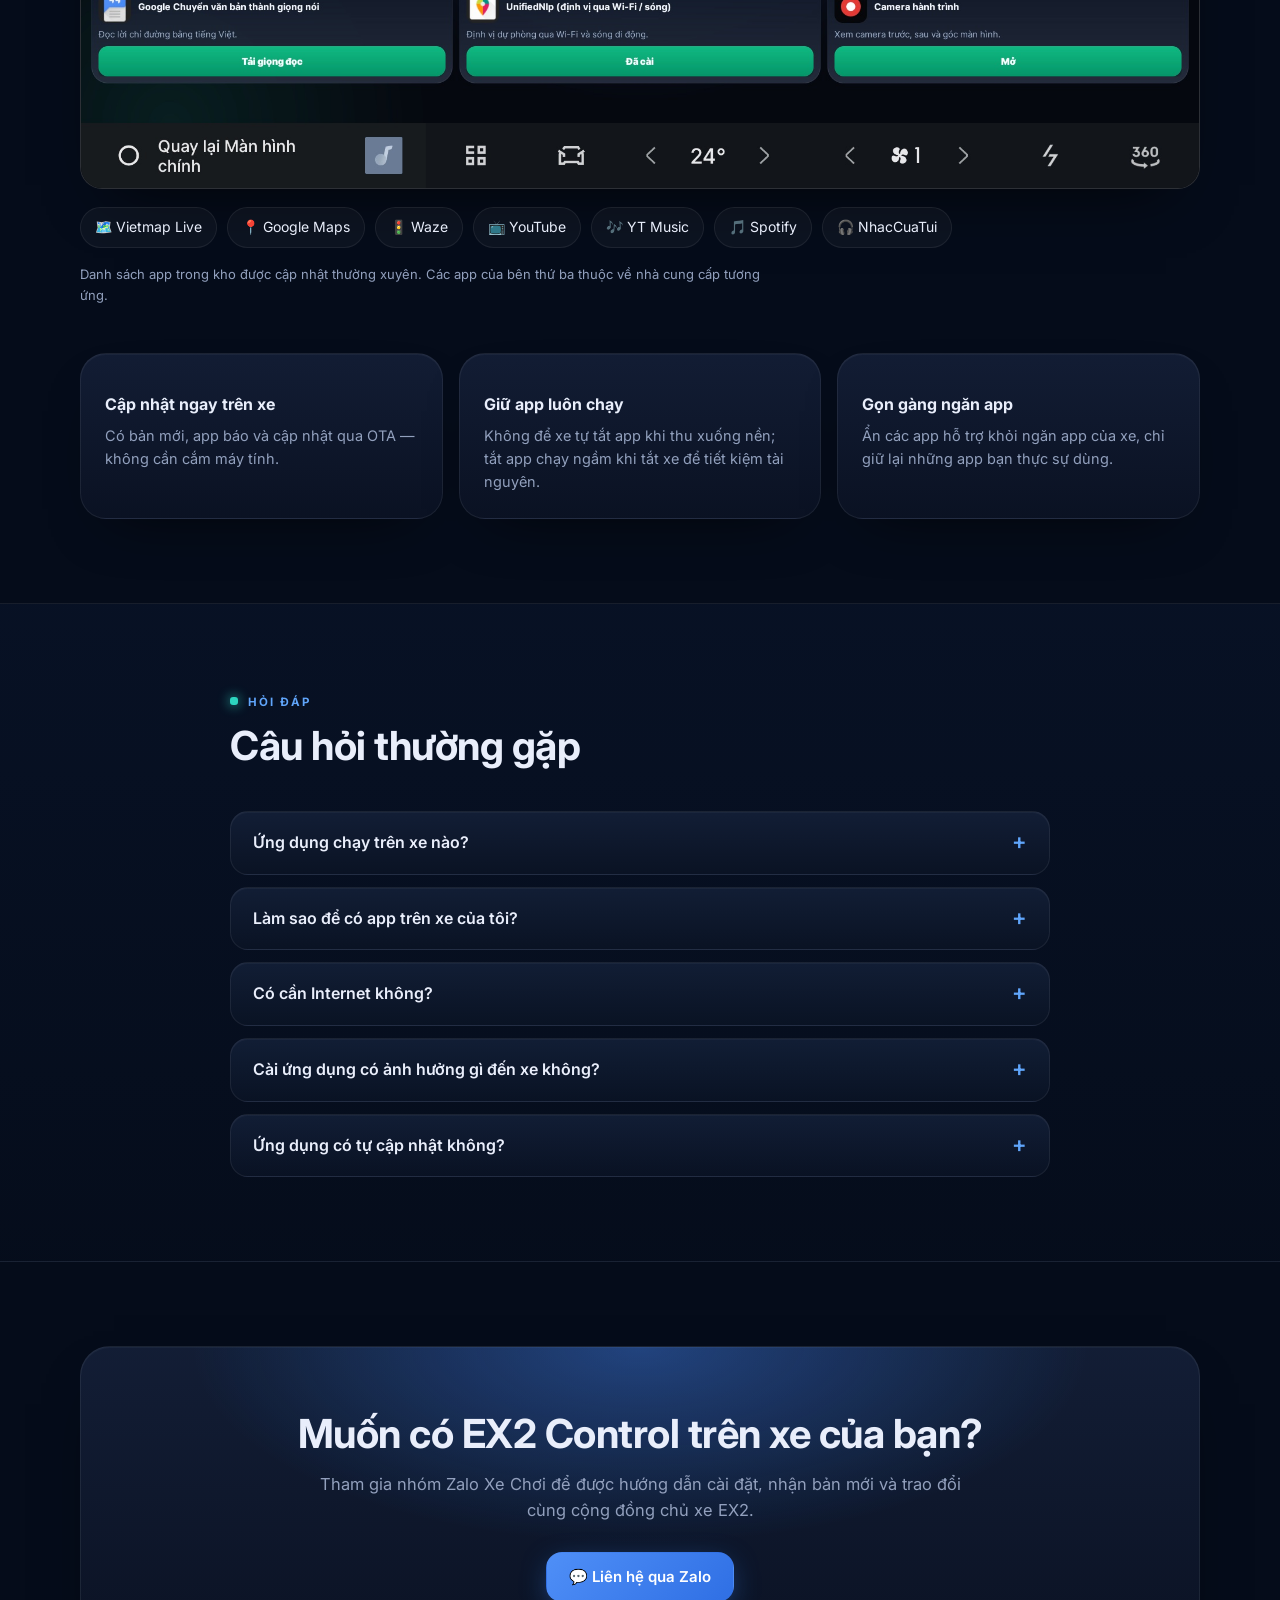
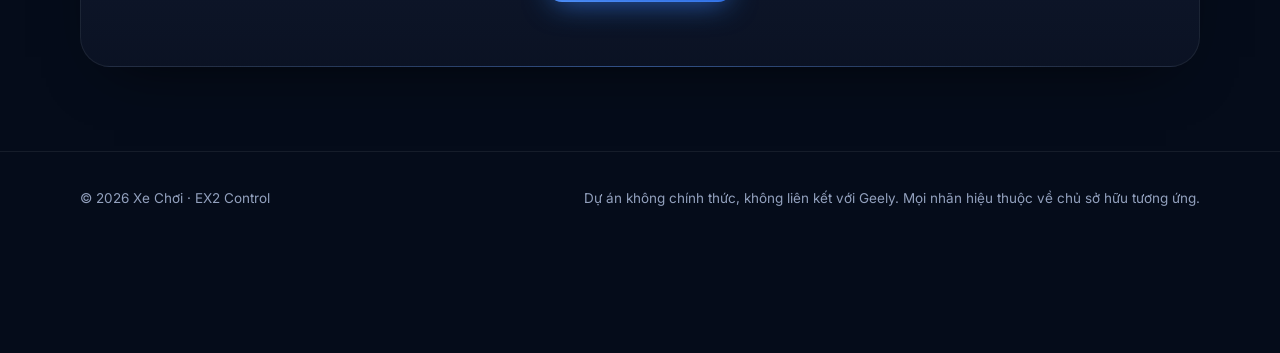
==== commit b873241c: "Rename car app to EX2 Control in page text Co-Authored-By: Claude Fable 5.2 <noreply@anthropic.com>" ====
--- a/index.html
+++ b/index.html
@@ -3,10 +3,10 @@
 <head>
 <meta charset="utf-8">
 <meta name="viewport" content="width=device-width, initial-scale=1">
-<title>EX2 VN Control — Nâng cấp màn hình Geely EX2 | Xe Chơi</title>
-<meta name="description" content="EX2 VN Control by Xe Chơi: điều khiển xe, điều hòa, sạc, hành trình, kho app, camera gương khi rẽ và app điện thoại XC Connect ngay trên màn hình Geely EX2 bản Việt Nam.">
+<title>EX2 Control — Nâng cấp màn hình Geely EX2 | Xe Chơi</title>
+<meta name="description" content="EX2 Control by Xe Chơi: điều khiển xe, điều hòa, sạc, hành trình, kho app, camera gương khi rẽ và app điện thoại XC Connect ngay trên màn hình Geely EX2 bản Việt Nam.">
 <meta name="theme-color" content="#070b13">
-<meta property="og:title" content="EX2 VN Control — Nâng cấp màn hình Geely EX2">
+<meta property="og:title" content="EX2 Control — Nâng cấp màn hình Geely EX2">
 <meta property="og:description" content="Điều khiển xe, kho app, hành trình, camera gương khi rẽ, app điện thoại XC Connect — dành riêng cho Geely EX2 Việt Nam.">
 <meta property="og:image" content="assets/main-light.jpg">
 <meta property="og:type" content="website">
@@ -24,7 +24,7 @@
     <div class="top-row">
       <a class="brand" href="#top">
         <img src="assets/icon.png" alt="">
-        <span>EX2 VN Control<small>by Xe Chơi</small></span>
+        <span>EX2 Control<small>by Xe Chơi</small></span>
       </a>
       <a class="btn primary sm" href="https://zalo.me/g/duikjiadpf81hpdi1r5x" target="_blank" rel="noopener">Liên hệ Zalo</a>
     </div>
@@ -66,7 +66,7 @@
         <div><b>OTA</b><span>cập nhật ngay trên xe</span></div>
       </div>
     </div>
-    <div class="unit tilt rv"><img src="assets/main-light.jpg" alt="Màn hình chính EX2 VN Control trên Geely EX2" width="1920" height="1080"></div>
+    <div class="unit tilt rv"><img src="assets/main-light.jpg" alt="Màn hình chính EX2 Control trên Geely EX2" width="1920" height="1080"></div>
   </div>
 </section>
 
@@ -448,7 +448,7 @@
 <section id="lien-he">
   <div class="wrap">
     <div class="contact rv">
-      <h2>Muốn có EX2 VN Control trên xe của bạn?</h2>
+      <h2>Muốn có EX2 Control trên xe của bạn?</h2>
       <p class="sub">Tham gia nhóm Zalo Xe Chơi để được hướng dẫn cài đặt, nhận bản mới và trao đổi cùng cộng đồng chủ xe EX2.</p>
       <div class="cta">
         <a class="btn primary" href="https://zalo.me/g/duikjiadpf81hpdi1r5x" target="_blank" rel="noopener">💬 Liên hệ qua Zalo</a>
@@ -461,7 +461,7 @@
 
 <footer>
   <div class="wrap">
-    <span>© 2026 Xe Chơi · EX2 VN Control</span>
+    <span>© 2026 Xe Chơi · EX2 Control</span>
     <span>Dự án không chính thức, không liên kết với Geely. Mọi nhãn hiệu thuộc về chủ sở hữu tương ứng.</span>
   </div>
 </footer>
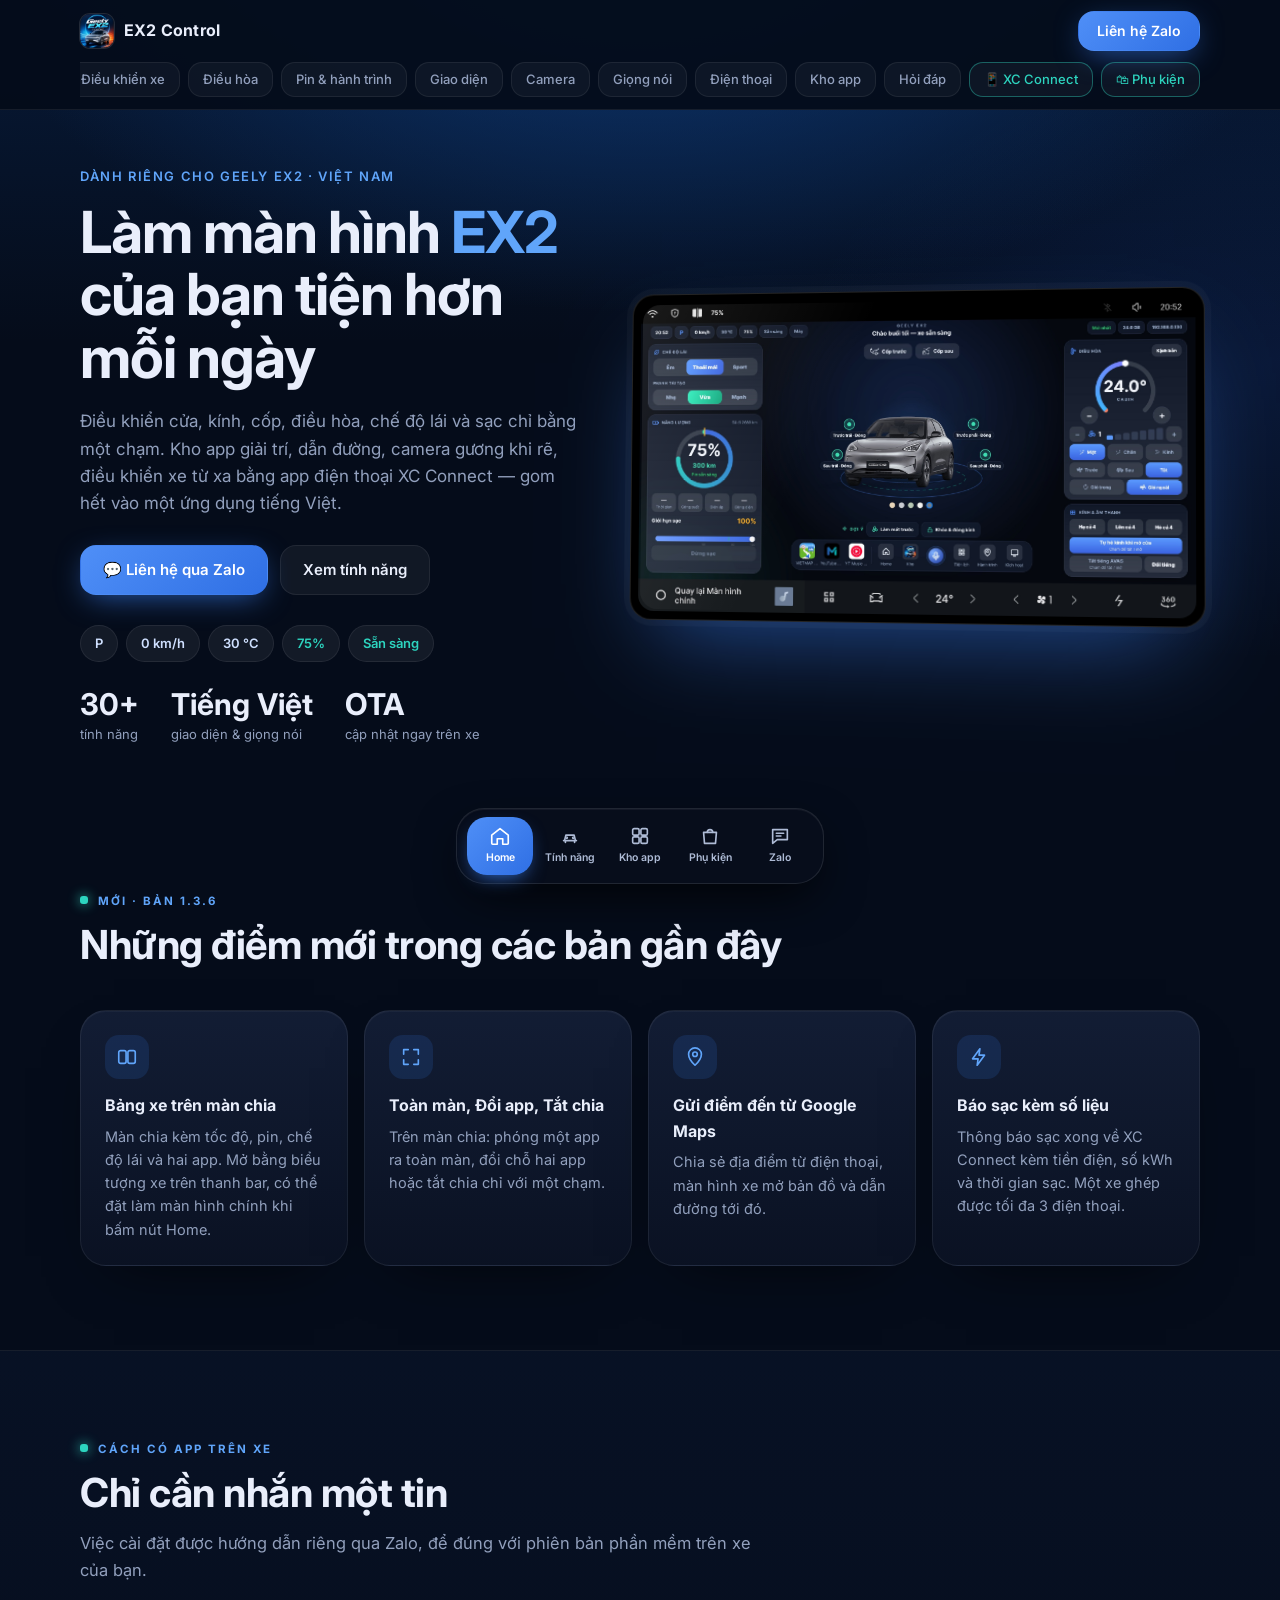
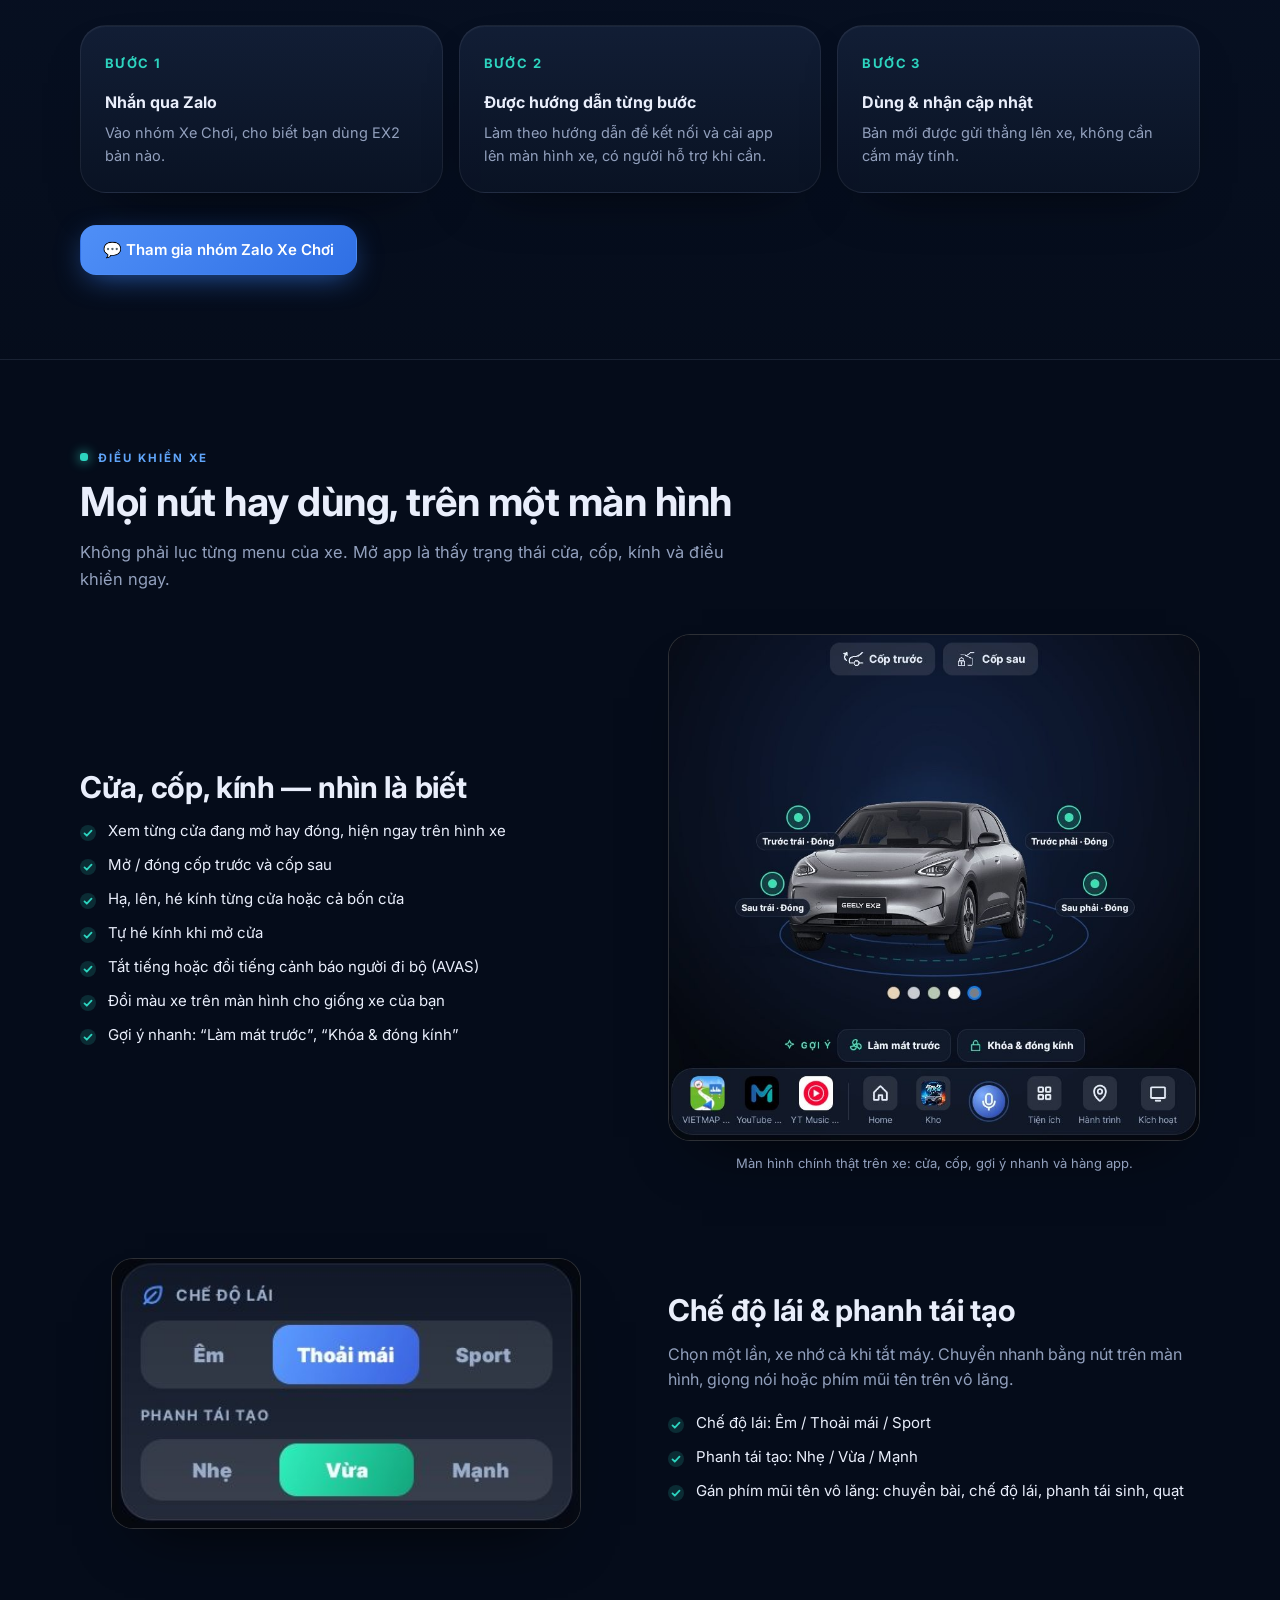
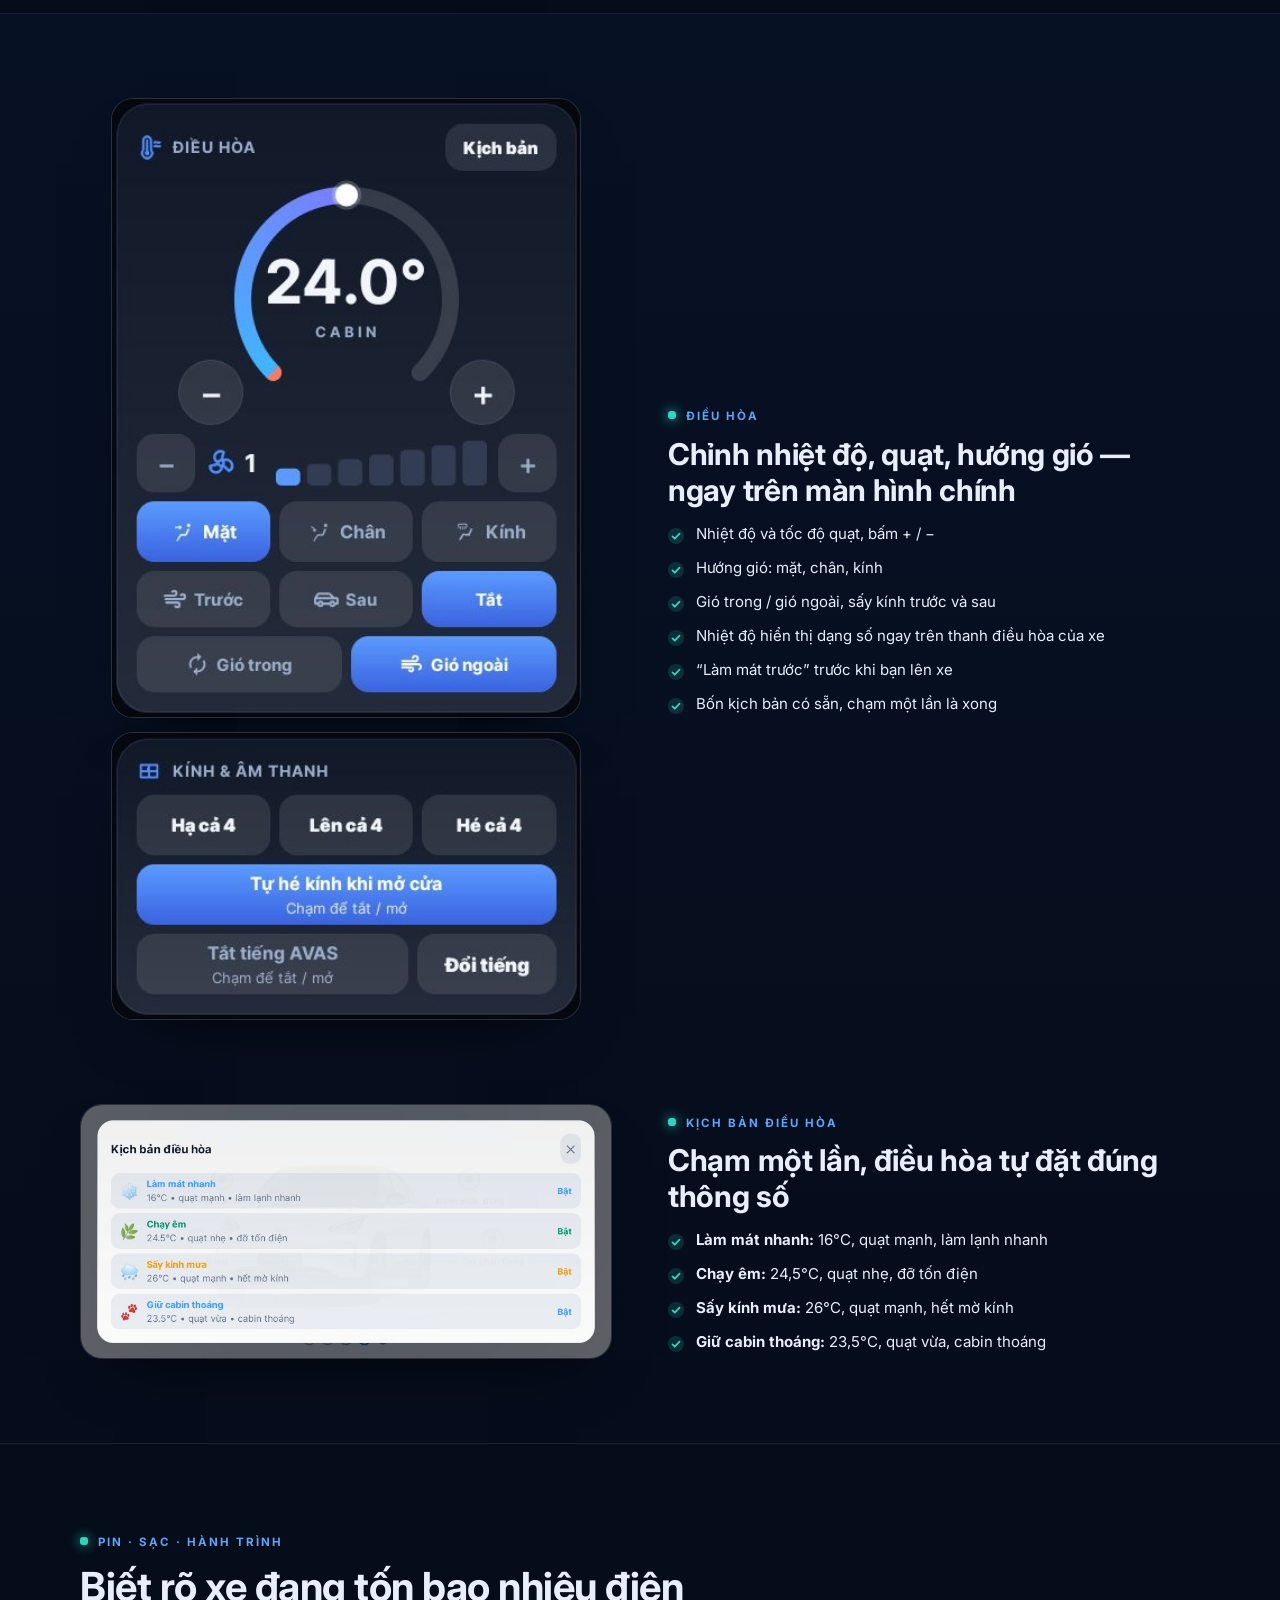
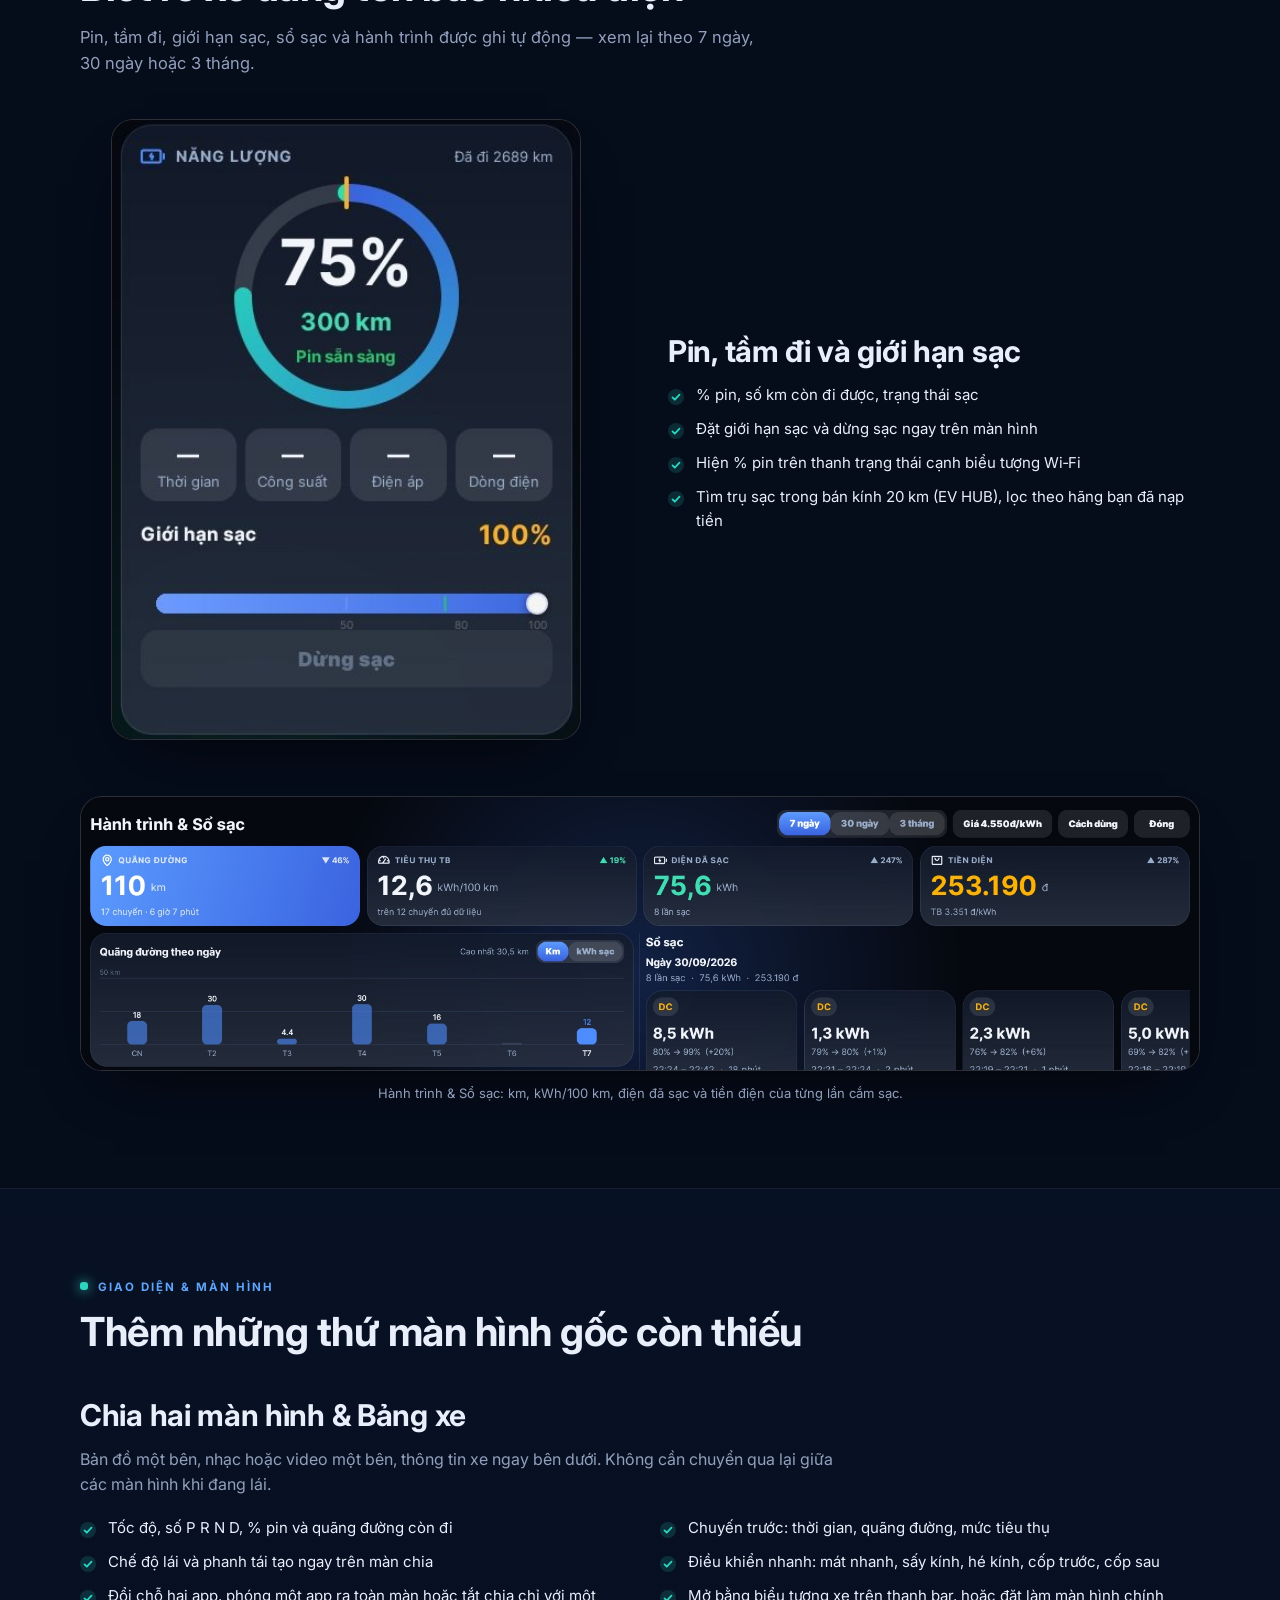
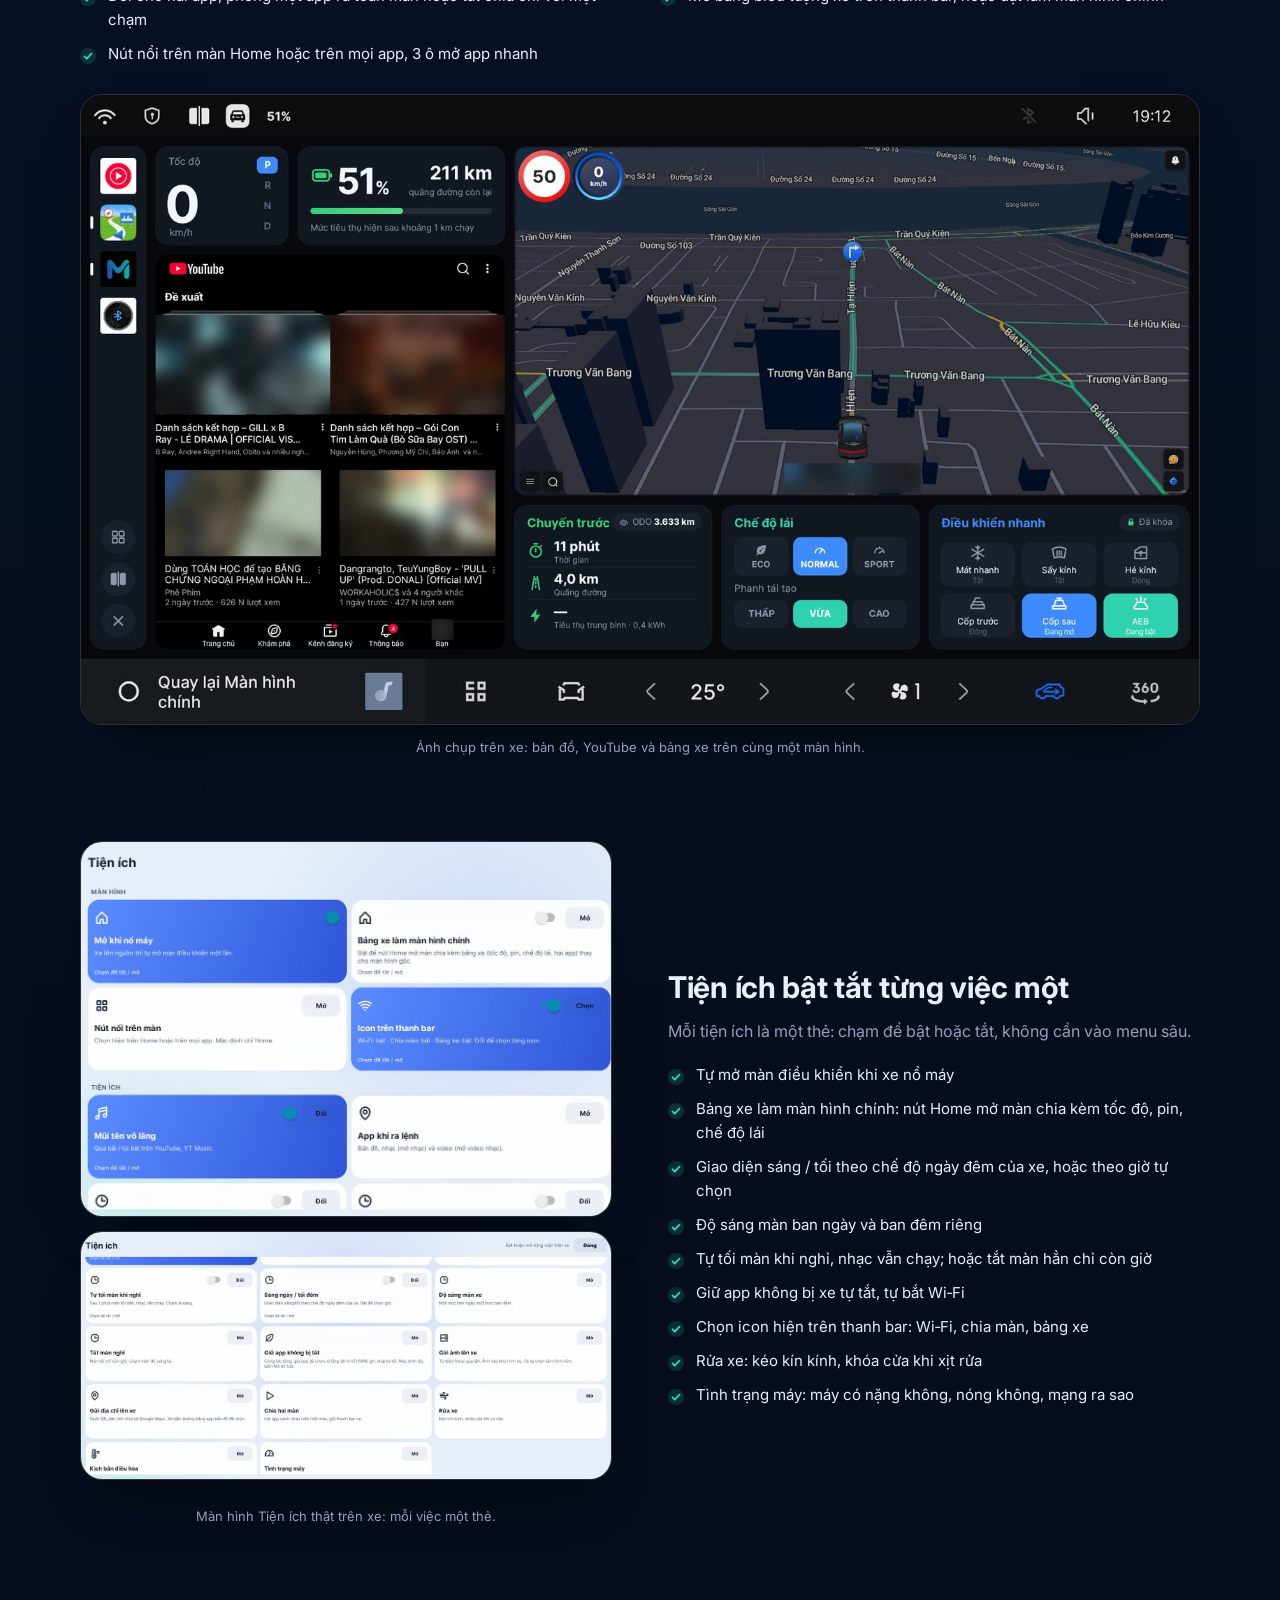
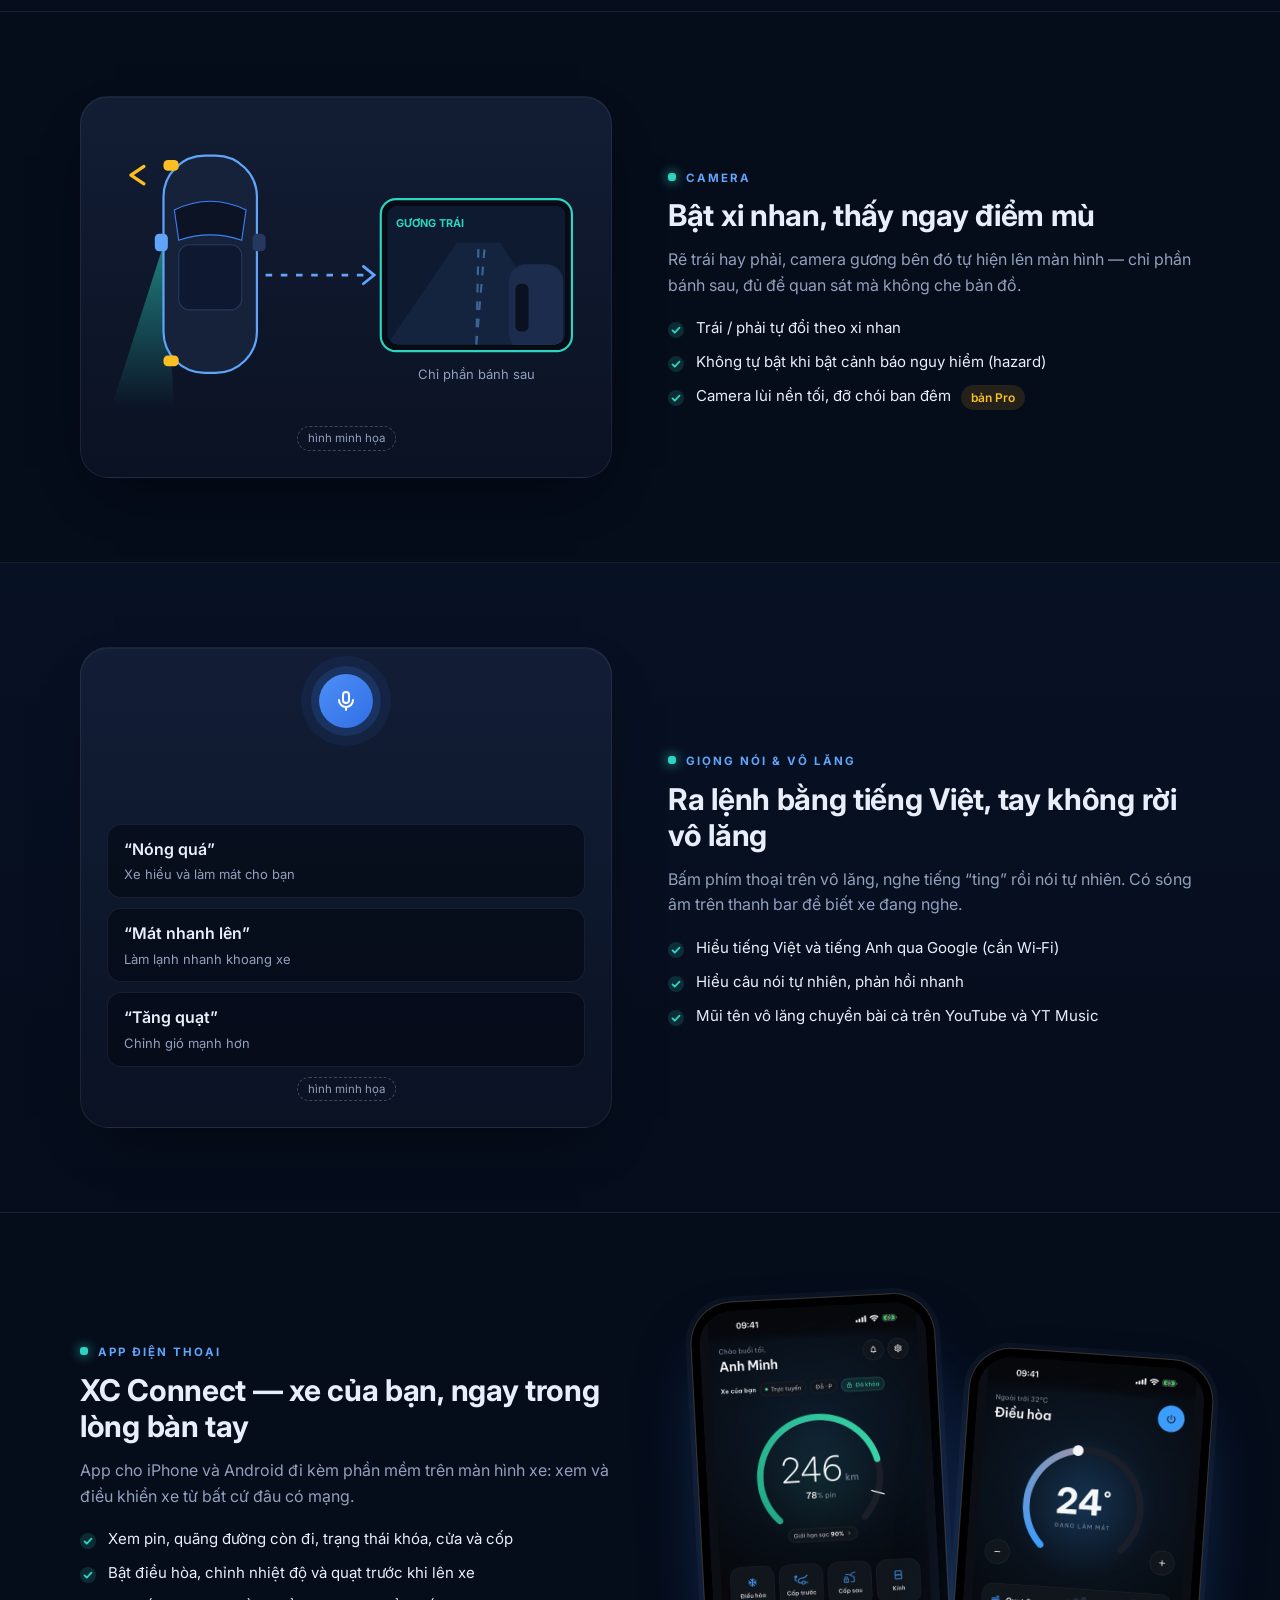
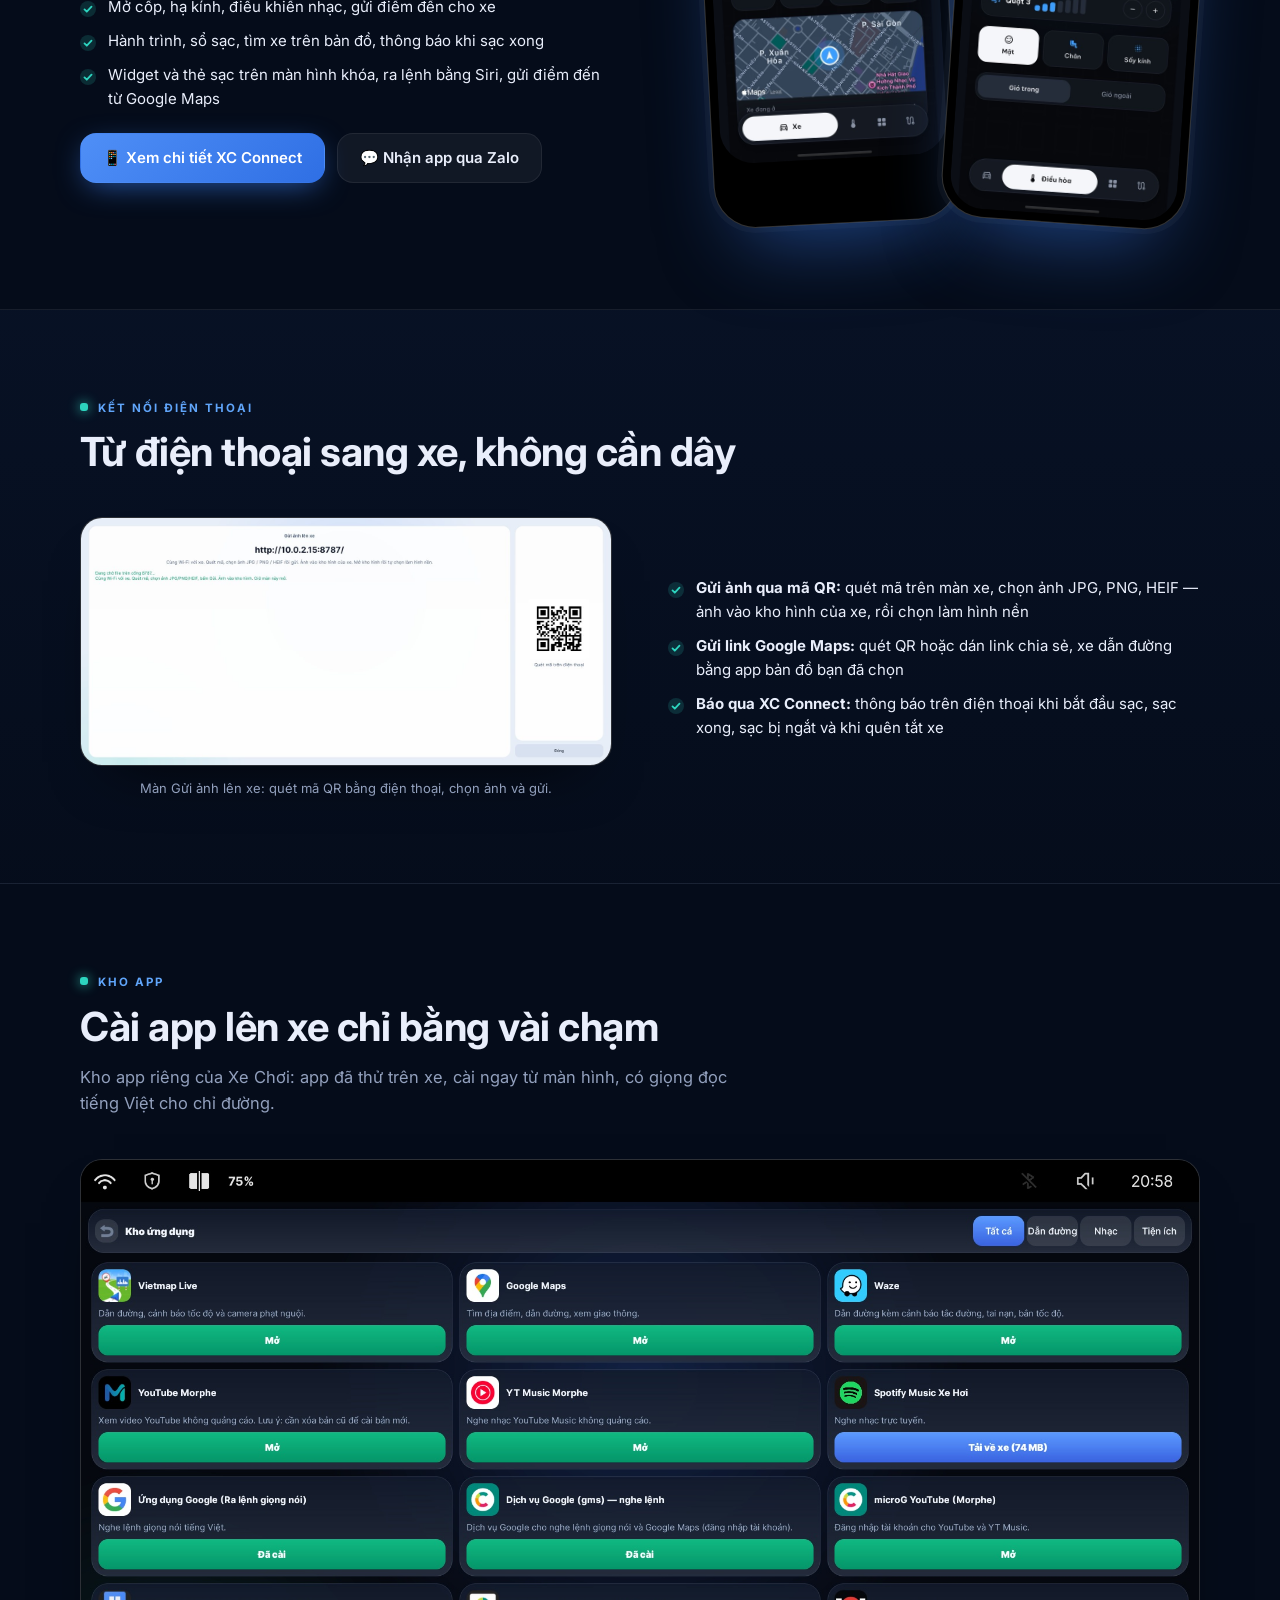
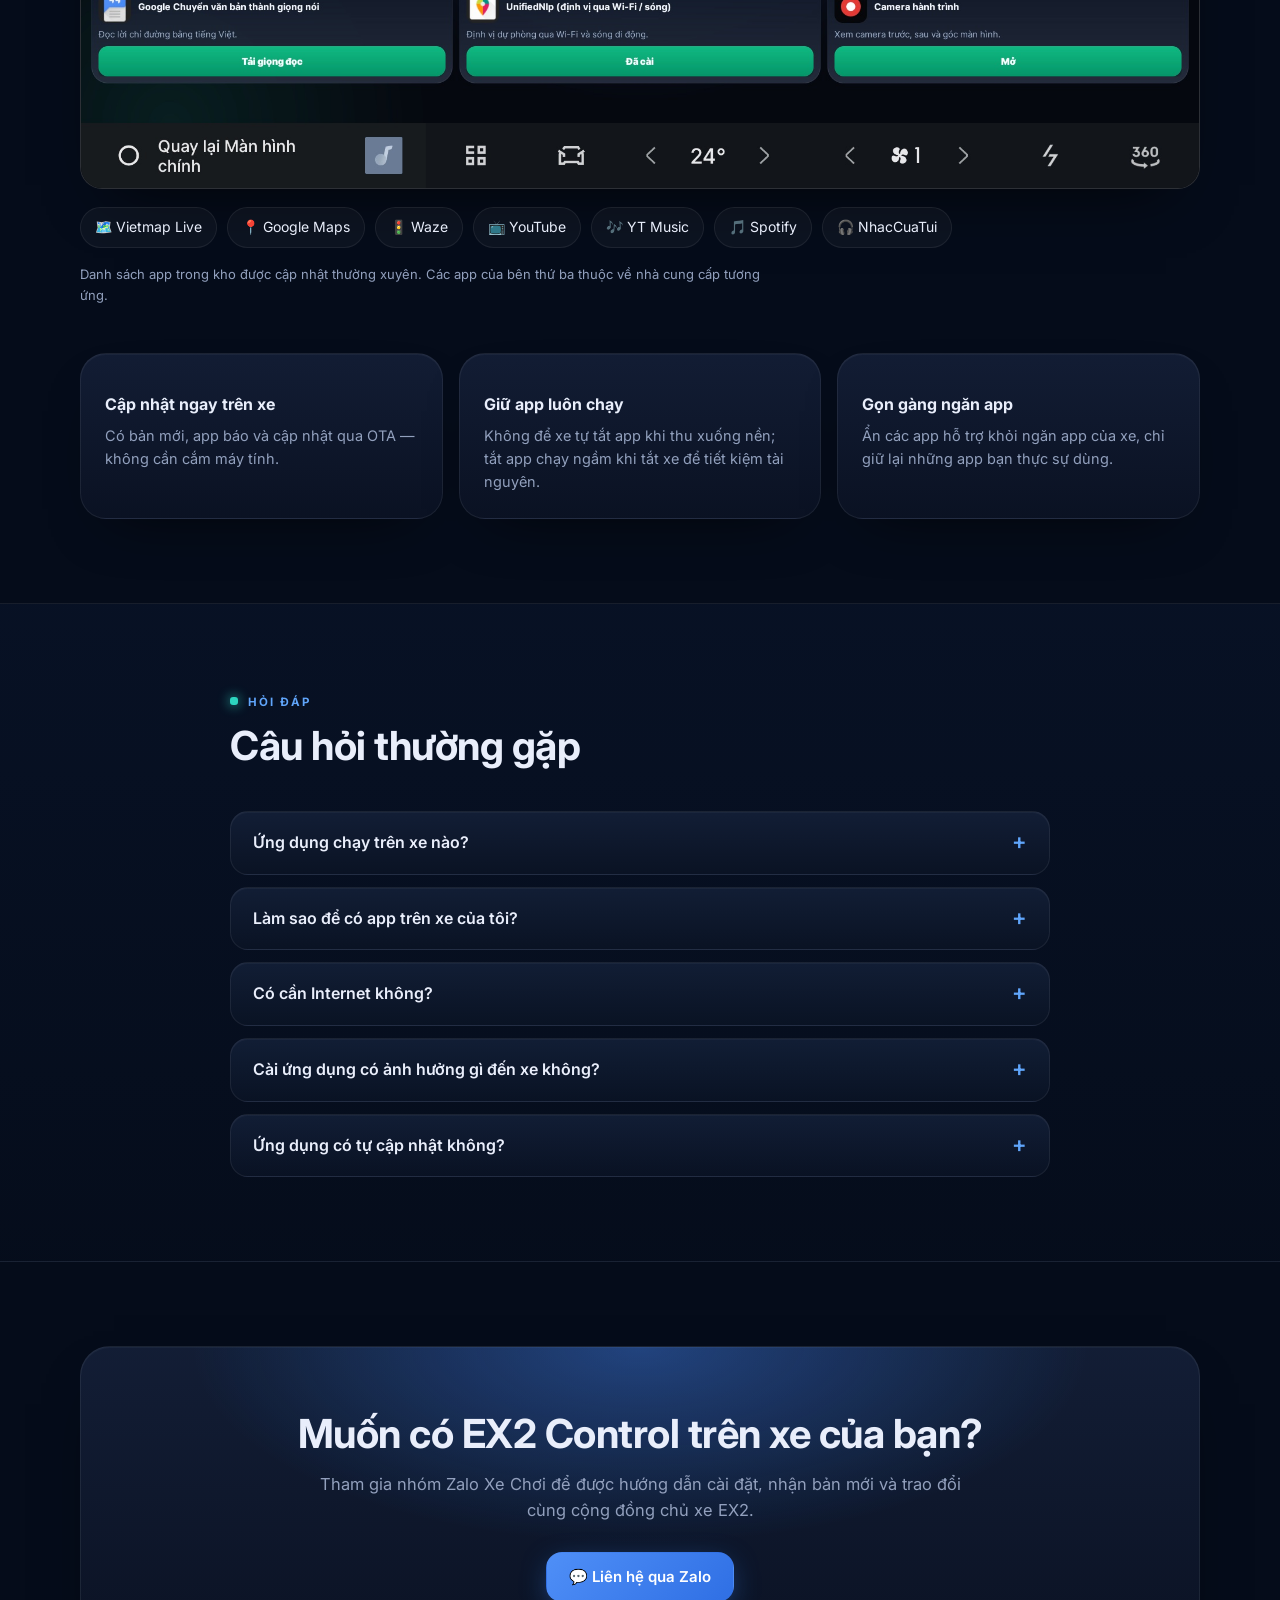
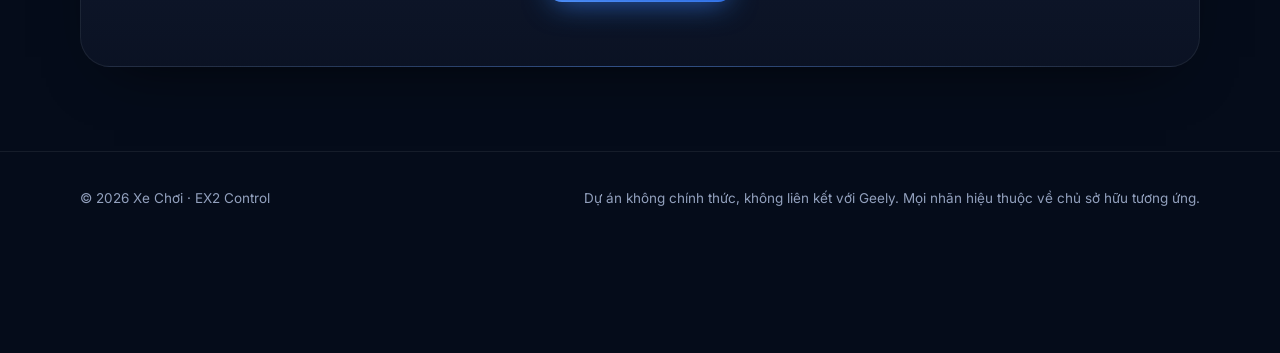
==== commit 48a95554: "Drop "by Xe Chơi" from the car app name in header and description Co-Authored-By: Claude Fable 5.2 <" ====
--- a/index.html
+++ b/index.html
@@ -4,7 +4,7 @@
 <meta charset="utf-8">
 <meta name="viewport" content="width=device-width, initial-scale=1">
 <title>EX2 Control — Nâng cấp màn hình Geely EX2 | Xe Chơi</title>
-<meta name="description" content="EX2 Control by Xe Chơi: điều khiển xe, điều hòa, sạc, hành trình, kho app, camera gương khi rẽ và app điện thoại XC Connect ngay trên màn hình Geely EX2 bản Việt Nam.">
+<meta name="description" content="EX2 Control: điều khiển xe, điều hòa, sạc, hành trình, kho app, camera gương khi rẽ và app điện thoại XC Connect ngay trên màn hình Geely EX2 bản Việt Nam.">
 <meta name="theme-color" content="#070b13">
 <meta property="og:title" content="EX2 Control — Nâng cấp màn hình Geely EX2">
 <meta property="og:description" content="Điều khiển xe, kho app, hành trình, camera gương khi rẽ, app điện thoại XC Connect — dành riêng cho Geely EX2 Việt Nam.">
@@ -24,7 +24,7 @@
     <div class="top-row">
       <a class="brand" href="#top">
         <img src="assets/icon.png" alt="">
-        <span>EX2 Control<small>by Xe Chơi</small></span>
+        <span>EX2 Control</span>
       </a>
       <a class="btn primary sm" href="https://zalo.me/g/duikjiadpf81hpdi1r5x" target="_blank" rel="noopener">Liên hệ Zalo</a>
     </div>
